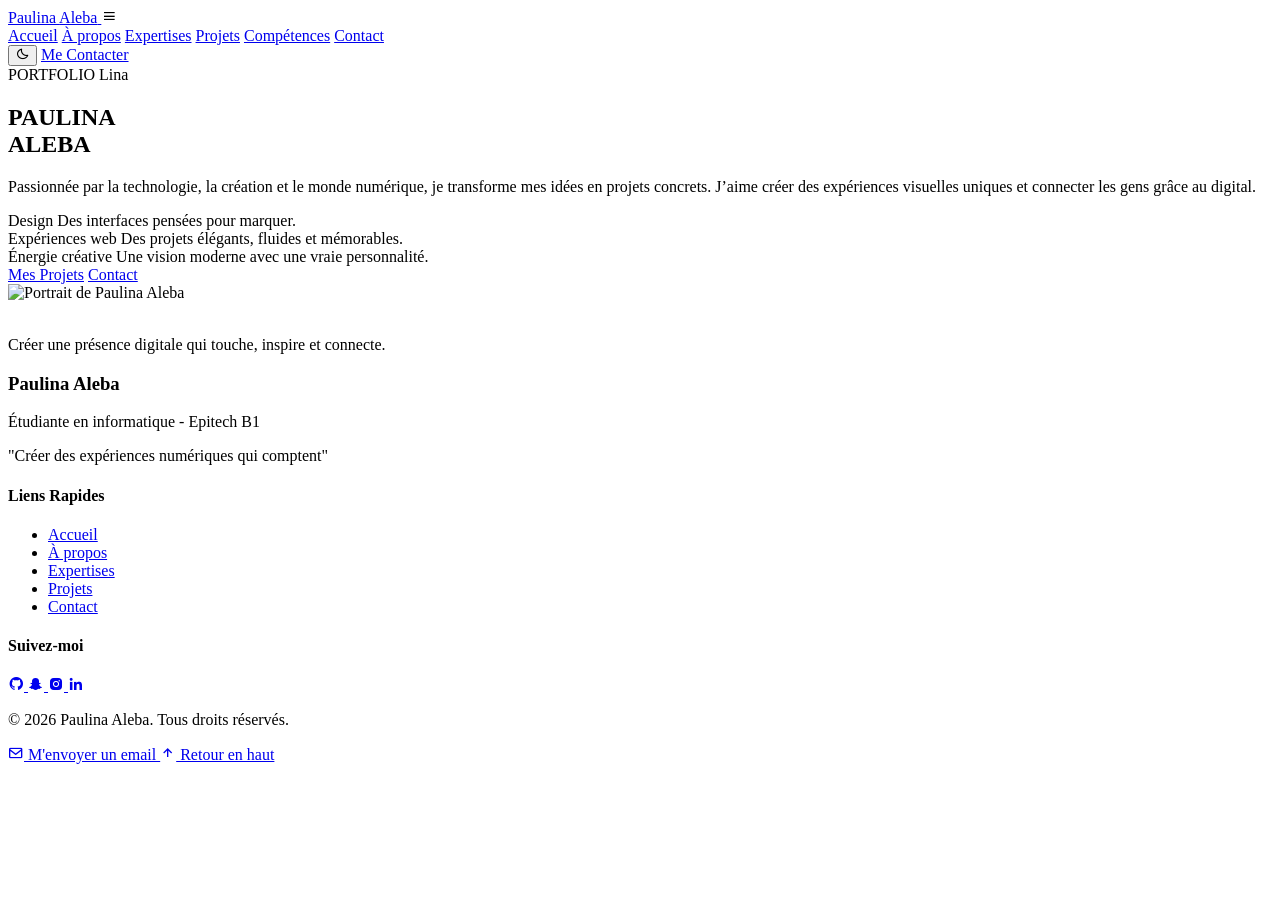
==== index.html @ c404ac8a "[FIX] Adding a project" ====
<!DOCTYPE html>
<html lang="fr">
<head>
    <meta charset="UTF-8" />
    <meta name="viewport" content="width=device-width, initial-scale=1.0" />
    <title>Portfolio - Paulina Aleba</title>
    <link rel="stylesheet" href="resources/style.css" />
    <link rel="icon" type="image/svg+xml" href="resources/images/favicon.svg">
    <link
        href="https://unpkg.com/boxicons@2.1.4/css/boxicons.min.css"
        rel="stylesheet"
    />
</head>
<body>

<header class="header">
    <a href="index.html" class="logo">
        Paulina <span>Aleba</span>
    </a>

    <i class="bx bx-menu" id="menu-icon"></i>

    <nav class="navbar">
        <a href="index.html" class="active">Accueil</a>
        <a href="resources/about.html">À propos</a>
        <a href="resources/expertises.html">Expertises</a>
        <a href="resources/projects.html">Projets</a>
        <a href="resources/competencies.html">Compétences</a>
        <a href="resources/contact.html">Contact</a>
    </nav>


    <button class="theme-toggle" id="theme-toggle" aria-label="Changer de thème">
        <i class="bx bx-moon"></i>
    </button>

    <a class="gradient-btn" href="https://mail.google.com/mail/?view=cm&to=alebapaulina89@gmail.com&su=Hello&body=Bonjour%20Paulina,%0A%0AJe%20veux%20vous%20contacter%20pour..." target="_blank">Me Contacter</a>

</header>

<section class="home magazine-layout editorial-home" id="home">
    <div class="editorial-blob blob-left"></div>
    <div class="editorial-blob blob-right"></div>

    <div class="editorial-grid">
        <div class="editorial-main magazine-main">
            <div class="magazine-badge">PORTFOLIO Lina</div>
            <h1 class="magazine-title">
                <span class="highlight">PAULINA</span>
                <br>
                <span class="subtitle">ALEBA</span>
            </h1>
            <div class="magazine-divider"></div>

            <p class="magazine-description">
                Passionnée par la technologie, la création et le monde numérique, je transforme mes idées en projets concrets.
                J’aime créer des expériences visuelles uniques et connecter les gens grâce au digital.
            </p>

            <div class="signature-highlights">
                <div class="highlight-pill">
                    <span class="highlight-title">Design</span>
                    <span class="highlight-sub">Des interfaces pensées pour marquer.</span>
                </div>
                <div class="highlight-pill">
                    <span class="highlight-title">Expériences web</span>
                    <span class="highlight-sub">Des projets élégants, fluides et mémorables.</span>
                </div>
                <div class="highlight-pill">
                    <span class="highlight-title">Énergie créative</span>
                    <span class="highlight-sub">Une vision moderne avec une vraie personnalité.</span>
                </div>
            </div>

            <div class="magazine-cta">
                <a href="resources/projects.html" class="magazine-btn primary">Mes Projets</a>
                <a href="resources/contact.html" class="magazine-btn secondary">Contact</a>
            </div>
        </div>

        <aside class="editorial-side">
            <div class="editorial-photo-wrap">
                <img src="resources/images/Photo_Paulina.jpeg" alt="Portrait de Paulina Aleba">
                <div class="photo-shine"></div>
            </div>

            <div class="editorial-note">
                <i class="bx bx-quote-left"></i>
                <p>Créer une présence digitale qui touche, inspire et connecte.</p>
            </div>
        </aside>
    </div>
</section>

<footer class="footer magazine-footer">
    <div class="footer-content">
        <div class="footer-main">
            <div class="footer-brand">
                <h3>Paulina Aleba</h3>
                <p>Étudiante en informatique - Epitech B1</p>
                <div class="footer-quote">

                    "Créer des expériences numériques qui comptent"
                </div>
            </div>

            <div class="footer-links">
                <h4>Liens Rapides</h4>
                <ul>
                    <li><a href="index.html">Accueil</a></li>
                    <li><a href="resources/about.html">À propos</a></li>
                    <li><a href="resources/expertises.html">Expertises</a></li>
                    <li><a href="resources/projects.html">Projets</a></li>
                    <li><a href="resources/contact.html">Contact</a></li>
                </ul>
            </div>


            <div class="footer-social">
                <h4>Suivez-moi</h4>
                <div class="social-icons">
                    <a href="https://github.com/NyxStackX" class="social-link">
                        <i class="bx bxl-github"></i>
                    </a>
                    <a href="https://snapchat.com/t/KpWpgwNT" class="social-link">
                        <i class="bx bxl-snapchat"></i>
                    </a>
                    <a href="https://www.instagram.com/li_naalb?igsh=ZHpsbHFmYWc4bWs%3D&utm_source=qr" class="social-link">
                        <i class="bx bxl-instagram-alt"></i>
                    </a>
                    <a href="https://www.linkedin.com/in/paulina-aleba-841705391/" class="social-link">
                        <i class="bx bxl-linkedin"></i>
                    </a>
                </div>
            </div>
        </div>

        <div class="footer-bottom">
            <div class="footer-line"></div>
            <div class="copyright-content">
                <p class="copyright">
                    © 2026 Paulina Aleba. Tous droits réservés.
                </p>
                <div class="footer-actions">
                    <a href="https://mail.google.com/mail/?view=cm&to=alebapaulina89@gmail.com" class="footer-link">
                        <i class="bx bx-envelope"></i>
                        M'envoyer un email
                    </a>
                    <a href="index.html" class="footer-link back-to-top">
                        <i class="bx bx-up-arrow-alt"></i>
                        Retour en haut
                    </a>
                </div>
            </div>
        </div>
    </div>
</footer>

    <script src="resources/js/script.js"></script>
</body>
</html>
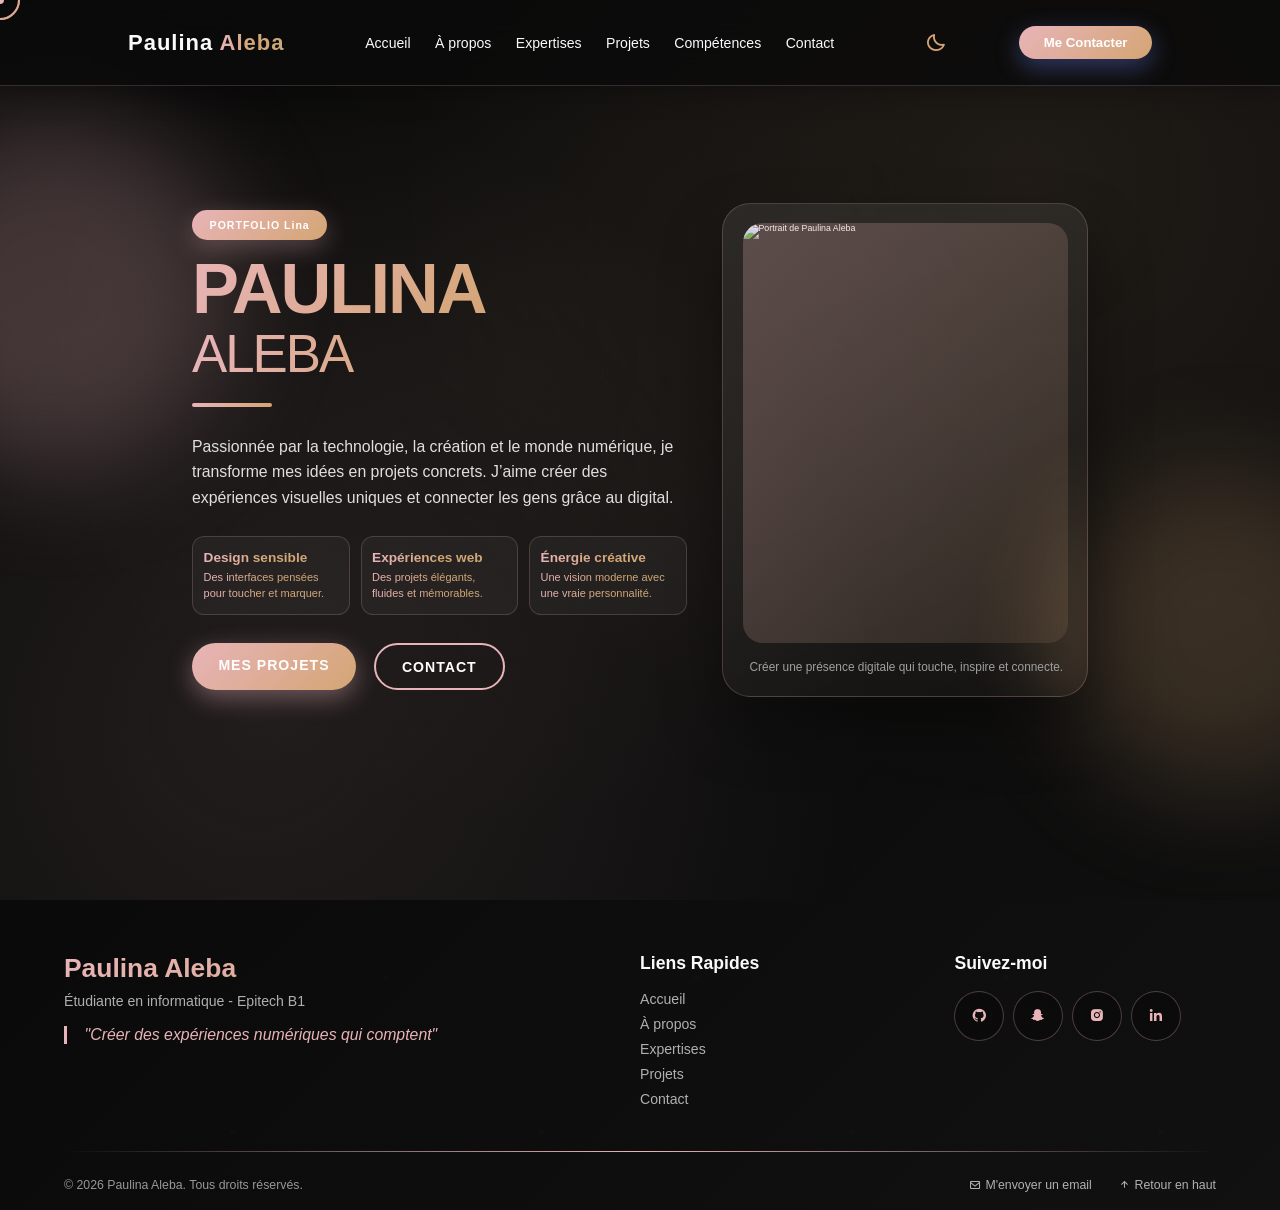
==== commit 057cee6f: "[FIX] Adding a project" ====
--- a/index.html
+++ b/index.html
@@ -59,8 +59,8 @@
 
             <div class="signature-highlights">
                 <div class="highlight-pill">
-                    <span class="highlight-title">Design</span>
-                    <span class="highlight-sub">Des interfaces pensées pour marquer.</span>
+                    <span class="highlight-title">Design sensible</span>
+                    <span class="highlight-sub">Des interfaces pensées pour toucher et marquer.</span>
                 </div>
                 <div class="highlight-pill">
                     <span class="highlight-title">Expériences web</span>
--- a/resources/style.css
+++ b/resources/style.css
@@ -0,0 +1,4156 @@
+/* RESET ET FOND */
+* {
+    margin: 0;
+    padding: 0;
+    box-sizing: border-box;
+    text-decoration: none;
+    scroll-behavior: smooth;
+    font-family: "Poppins", sans-serif;
+}
+
+
+:root {
+    /* Couleurs de fond */
+    --bg-color: #0a0a0a;
+    --second-bg-color: #111111;
+    --bg-tertiary: #1a1a1a;
+    --card-bg: #141414;
+    
+    /* Couleurs d'accent - Rose poudré & Copper */
+    --main-color: #e8b4b8;
+    --accent-color: #d4a574;
+    --accent-tertiary: #c9a87c;
+    
+    /* Couleurs de texte */
+    --text-color: #fafafa;
+    --text-secondary: #a0a0a0;
+    --text-muted: #6b6b6b;
+    
+    /* Couleurs dégradées */
+    --gradient: linear-gradient(135deg, #e8b4b8 0%, #d4a574 100%);
+    --gradient-dark: linear-gradient(135deg, #1a1a1a 0%, #0a0a0a 100%);
+    --gradient-glow: radial-gradient(ellipse at center, rgba(232, 180, 184, 0.15) 0%, transparent 70%);
+    
+    /* Ombres */
+    --shadow: 0 4px 30px rgba(0, 0, 0, 0.3);
+    --shadow-soft: 0 4px 30px rgba(0, 0, 0, 0.3);
+    --shadow-medium: 0 8px 40px rgba(0, 0, 0, 0.4);
+    --shadow-glow: 0 0 60px rgba(232, 180, 184, 0.2);
+    
+    /* Border */
+    --border-color: rgba(232, 180, 184, 0.2);
+    --border-subtle: rgba(255, 255, 255, 0.06);
+    --border-accent: rgba(232, 180, 184, 0.2);
+    
+    /* Header */
+    --header-bg: rgba(10, 10, 10, 0.8);
+    --input-border: rgba(232, 180, 184, 0.3);
+    
+    /* Typographie */
+    --font-display: 'Playfair Display', serif;
+    --font-body: 'DM Sans', sans-serif;
+    --font-mono: 'Space Grotesk', monospace;
+    
+    /* Espacements */
+    --spacing-xs: 0.5rem;
+    --spacing-sm: 1rem;
+    --spacing-md: 2rem;
+    --spacing-lg: 4rem;
+    --spacing-xl: 8rem;
+    --spacing-2xl: 12rem;
+    
+    /* Border radius */
+    --radius-sm: 8px;
+    --radius-md: 16px;
+    --radius-lg: 24px;
+    --radius-xl: 40px;
+    --radius-full: 50%;
+}
+
+/* Light Mode Variables */
+:root.light-mode {
+    --bg-color: #faf9f7;
+    --second-bg-color: #f0eeeb;
+    --bg-tertiary: #e8e5e0;
+    --card-bg: #ffffff;
+    
+    --main-color: #d4a574;
+    --accent-color: #c9a87c;
+    
+    --text-color: #1a1a1a;
+    --text-secondary: #4a4a4a;
+    --text-muted: #8a8a8a;
+    
+    --gradient: linear-gradient(135deg, #d4a574 0%, #c9a87c 100%);
+    --gradient-glow: radial-gradient(ellipse at center, rgba(212, 165, 116, 0.1) 0%, transparent 70%);
+    
+    --shadow: 0 4px 30px rgba(0, 0, 0, 0.08);
+    --shadow-soft: 0 4px 30px rgba(0, 0, 0, 0.08);
+    --shadow-medium: 0 8px 40px rgba(0, 0, 0, 0.12);
+    --shadow-glow: 0 0 60px rgba(212, 165, 116, 0.15);
+    
+    --border-color: rgba(212, 165, 116, 0.3);
+    --border-subtle: rgba(0, 0, 0, 0.06);
+    --border-accent: rgba(212, 165, 116, 0.3);
+    
+    --header-bg: rgba(250, 249, 247, 0.95);
+    --input-border: rgba(212, 165, 116, 0.3);
+}
+
+/* Theme Toggle Button */
+.theme-toggle {
+    background: transparent;
+    border: none;
+    color: var(--accent-color);
+    font-size: 2.4rem;
+    cursor: pointer;
+    padding: 0.5rem;
+    border-radius: 50%;
+    transition: all 0.3s ease;
+    margin-left: 2rem;
+    display: flex;
+    align-items: center;
+    justify-content: center;
+    width: 50px;
+    height: 50px;
+}
+
+.theme-toggle:hover {
+    background: rgba(232, 180, 184, 0.1);
+    transform: scale(1.1);
+}
+
+.theme-toggle i {
+    transition: transform 0.3s ease;
+}
+
+/* Smooth transitions for theme changes */
+* {
+    transition: background-color 0.3s ease, color 0.3s ease, border-color 0.3s ease;
+}
+
+html {
+    font-size: 55%;
+    overflow-x: hidden;
+}
+
+body {
+    background: linear-gradient(-45deg, var(--bg-color), var(--second-bg-color), var(--second-bg-color), var(--bg-color));
+    background-size: 400% 400%;
+    animation: gradientShift 15s ease infinite;
+    color: var(--text-color);
+    position: relative;
+    overflow-x: hidden;
+}
+
+
+body::before {
+    content: '';
+    position: fixed;
+    top: 0;
+    left: 0;
+    width: 100%;
+    height: 100%;
+    background:
+        radial-gradient(circle at 20% 80%, rgba(232, 180, 184, 0.1) 0%, transparent 50%),
+        radial-gradient(circle at 80% 20%, rgba(212, 165, 116, 0.1) 0%, transparent 50%),
+        radial-gradient(circle at 40% 40%, rgba(201, 168, 124, 0.05) 0%, transparent 50%);
+    animation: floatingOrbs 20s ease-in-out infinite;
+    pointer-events: none;
+    z-index: -1;
+}
+
+@keyframes gradientShift {
+    0% { background-position: 0% 50%; }
+    50% { background-position: 100% 50%; }
+    100% { background-position: 0% 50%; }
+}
+
+@keyframes floatingOrbs {
+    0%, 100% {
+        transform: translateY(0px) rotate(0deg);
+        opacity: 0.3;
+    }
+    25% {
+        transform: translateY(-20px) rotate(90deg);
+        opacity: 0.5;
+    }
+    50% {
+        transform: translateY(-40px) rotate(180deg);
+        opacity: 0.7;
+    }
+    75% {
+        transform: translateY(-20px) rotate(270deg);
+        opacity: 0.5;
+    }
+}
+
+.header {
+    position: fixed;
+    width: 100%;
+    top: 0;
+    left: 0;
+    padding: 2rem 10%;
+    background: var(--header-bg);
+    backdrop-filter: blur(20px);
+    display: flex;
+    justify-content: space-between;
+    align-items: center;
+    z-index: 1000;
+    border-bottom: 1px solid var(--border-color);
+    box-shadow: var(--shadow);
+}
+
+.logo {
+    font-size: 2.5rem;
+    color: var(--text-color);
+    font-weight: 800;
+    cursor: pointer;
+    transition: 0.3s ease-in-out;
+    letter-spacing: 1px;
+}
+
+.logo:hover {
+    transform: scale(1.1);
+}
+
+span {
+    background: linear-gradient(90deg, #e8b4b8 0%, #d4a574 50%, #c9a87c 100%);
+    background-clip: text;
+    -webkit-background-clip: text;
+    color: transparent;
+    -webkit-text-fill-color: transparent;
+}
+
+#menu-icon {
+    font-size: 1rem;
+    color: var(--accent-color);
+    display: none;
+    cursor: pointer;
+}
+
+.navbar a {
+    font-size: 1.6rem;
+    color: var(--text-color);
+    margin-left: 2.5rem;
+    transition: 0.3s ease-in-out;
+    font-weight: 500;
+    position: relative;
+}
+
+.navbar a::after {
+    content: "";
+    position: absolute;
+    width: 0;
+    height: 2px;
+    left: 0;
+    bottom: -5px;
+    background: linear-gradient(90deg, var(--accent-color), var(--main-color));
+    transition: width 0.3s ease;
+}
+
+.navbar a:hover::after {
+    width: 100%;
+}
+
+.navbar a:hover {
+    color: var(--accent-color);
+}
+
+.gradient-btn {
+    padding: 1rem 2.8rem;
+    border: none;
+    border-radius: 30px;
+    background: var(--gradient);
+    color: white;
+    font-size: 1.5rem;
+    cursor: pointer;
+    font-weight: 600;
+    transition: all 0.4s ease;
+    box-shadow: 0 8px 25px rgba(102, 126, 234, 0.4);
+    position: relative;
+    overflow: hidden;
+}
+
+.gradient-btn::before {
+    content: '';
+    position: absolute;
+    top: 0;
+    left: -100%;
+    width: 100%;
+    height: 100%;
+    background: linear-gradient(90deg, transparent, rgba(255, 255, 255, 0.2), transparent);
+    transition: left 0.5s;
+}
+
+.gradient-btn:hover::before {
+    left: 100%;
+}
+
+.gradient-btn:hover {
+    transform: translateY(-3px) scale(1.05);
+    box-shadow: 0 15px 35px rgba(102, 126, 234, 0.6);
+}
+
+::-webkit-scrollbar {
+    width: 10px;
+}
+
+::-webkit-scrollbar-track {
+    background: var(--second-bg-color);
+}
+
+::-webkit-scrollbar-thumb {
+    background: linear-gradient(180deg, var(--main-color), var(--accent-color));
+    border-radius: 10px;
+}
+
+section {
+    min-height: 100vh;
+    padding: 10rem 15%;
+}
+
+/* MAGAZINE LAYOUT STYLES */
+.magazine-layout {
+    min-height: 100vh;
+    display: flex;
+    flex-direction: column;
+    justify-content: center;
+    position: relative;
+    overflow: hidden;
+}
+
+.magazine-hero {
+    display: grid;
+    grid-template-columns: 1fr 1fr;
+    gap: 8rem;
+    align-items: center;
+    max-width: 1400px;
+    margin: 0 auto;
+    padding: 0 5%;
+}
+
+.hero-content {
+    position: relative;
+    z-index: 2;
+}
+
+.magazine-badge {
+    background: linear-gradient(135deg, var(--main-color), var(--accent-color));
+    color: white;
+    padding: 1rem 2rem;
+    border-radius: 50px;
+    font-size: 1.2rem;
+    font-weight: 600;
+    display: inline-block;
+    margin-bottom: 2rem;
+    box-shadow: 0 8px 25px rgba(232, 180, 184, 0.3);
+    letter-spacing: 1px;
+}
+
+.magazine-title {
+    font-size: 8rem;
+    font-weight: 900;
+    line-height: 0.9;
+    margin-bottom: 2rem;
+    text-transform: uppercase;
+    letter-spacing: -2px;
+}
+
+.magazine-title .highlight {
+    background: linear-gradient(135deg, var(--main-color), var(--accent-color));
+    -webkit-background-clip: text;
+    -webkit-text-fill-color: transparent;
+    background-clip: text;
+    position: relative;
+}
+
+.magazine-title .subtitle {
+    color: var(--text-color);
+    font-size: 6rem;
+    font-weight: 300;
+    display: block;
+    margin-top: 1rem;
+}
+
+.magazine-divider {
+    width: 80px;
+    height: 4px;
+    background: linear-gradient(90deg, var(--main-color), var(--accent-color));
+    margin: 3rem 0;
+    border-radius: 2px;
+}
+
+
+.magazine-description {
+    font-size: 1.8rem;
+    line-height: 1.6;
+    color: rgba(245, 245, 245, 0.9);
+    margin-bottom: 3rem;
+    max-width: 500px;
+}
+
+.signature-highlights {
+    display: grid;
+    grid-template-columns: repeat(3, minmax(0, 1fr));
+    gap: 1.2rem;
+    margin: 2.2rem 0 3.2rem;
+}
+
+.highlight-pill {
+    background: rgba(255, 255, 255, 0.04);
+    border: 1px solid var(--border-color);
+    border-radius: 1.4rem;
+    padding: 1.4rem 1.2rem;
+    backdrop-filter: blur(8px);
+    transition: transform 0.3s ease, border-color 0.3s ease, box-shadow 0.3s ease;
+}
+
+.highlight-pill:hover {
+    transform: translateY(-4px);
+    border-color: var(--main-color);
+    box-shadow: 0 12px 24px rgba(232, 180, 184, 0.15);
+}
+
+.highlight-title {
+    display: block;
+    font-size: 1.55rem;
+    font-weight: 700;
+    color: var(--text-color);
+    margin-bottom: 0.5rem;
+}
+
+.highlight-sub {
+    display: block;
+    font-size: 1.25rem;
+    line-height: 1.5;
+    color: var(--text-secondary);
+}
+
+.magazine-cta {
+    display: flex;
+    gap: 2rem;
+}
+
+.magazine-btn {
+    padding: 1.5rem 3rem;
+    border-radius: 50px;
+    font-size: 1.6rem;
+    font-weight: 600;
+    text-decoration: none;
+    transition: all 0.4s ease;
+    position: relative;
+    overflow: hidden;
+    text-transform: uppercase;
+    letter-spacing: 1px;
+}
+
+.magazine-btn.primary {
+    background: linear-gradient(135deg, var(--main-color), var(--accent-color));
+    color: white;
+    box-shadow: 0 8px 25px rgba(232, 180, 184, 0.4);
+}
+
+.magazine-btn.primary:hover {
+    transform: translateY(-3px);
+    box-shadow: 0 15px 35px rgba(232, 180, 184, 0.6);
+}
+
+.magazine-btn.secondary {
+    background: transparent;
+    color: #ffffff;
+    border: 2px solid var(--main-color);
+}
+
+.magazine-btn.secondary:hover {
+    background: var(--main-color);
+    color: #ffffff;
+    transform: translateY(-3px);
+}
+
+.hero-image {
+    position: relative;
+    display: flex;
+    justify-content: center;
+    align-items: center;
+}
+
+.image-frame {
+    position: relative;
+    border-radius: 20px;
+    overflow: hidden;
+    box-shadow: 0 25px 50px rgba(0, 0, 0, 0.3);
+    transition: all 0.6s ease;
+}
+
+.image-frame:hover {
+    transform: scale(1.05) rotate(2deg);
+    box-shadow: 0 0 40px var(--main-color),
+                0 25px 50px rgba(0, 0, 0, 0.4);
+}
+
+.image-frame img {
+    width: 400px;
+    height: 500px;
+    object-fit: cover;
+    display: block;
+    transition: transform 0.6s ease;
+}
+
+.image-frame:hover img {
+    transform: scale(1.1);
+}
+
+.image-overlay {
+    position: absolute;
+    top: 0;
+    left: 0;
+    right: 0;
+    bottom: 0;
+    background: linear-gradient(135deg, rgba(232, 180, 184, 0.2), rgba(212, 165, 116, 0.2));
+    opacity: 0;
+    transition: opacity 0.4s ease;
+}
+
+.image-frame:hover .image-overlay {
+    opacity: 1;
+}
+
+/* Floating card for about section */
+.about-card {
+    position: absolute;
+    bottom: 30px;
+    right: -20px;
+    background: var(--card-bg);
+    backdrop-filter: blur(10px);
+    border: 1px solid var(--border-color);
+    border-radius: 16px;
+    padding: 1.5rem 2rem;
+    display: flex;
+    align-items: center;
+    gap: 1rem;
+    box-shadow: 0 10px 30px rgba(0, 0, 0, 0.3);
+    animation: floatCard 6s ease-in-out infinite;
+}
+
+.about-card i {
+    font-size: 2rem;
+    color: var(--main-color);
+}
+
+.about-card span {
+    font-size: 1.4rem;
+    font-weight: 600;
+    color: var(--text-color);
+    text-transform: uppercase;
+    letter-spacing: 0.5px;
+}
+
+.floating-elements {
+    position: absolute;
+    top: 0;
+    left: 0;
+    right: 0;
+    bottom: 0;
+    pointer-events: none;
+}
+
+.floating-card {
+    position: absolute;
+    background: rgba(10, 10, 10, 0.9);
+    backdrop-filter: blur(10px);
+    border: 1px solid rgba(232, 180, 184, 0.3);
+    border-radius: 15px;
+    padding: 1.5rem;
+    display: flex;
+    flex-direction: column;
+    align-items: center;
+    gap: 0.5rem;
+    box-shadow: 0 8px 25px rgba(0, 0, 0, 0.3);
+    transition: all 0.4s ease;
+    animation: floatCard 6s ease-in-out infinite;
+}
+
+.floating-card i {
+    font-size: 2rem;
+    color: var(--main-color);
+}
+
+.floating-card span {
+    font-size: 1.2rem;
+    font-weight: 600;
+    color: var(--text-color);
+    text-transform: uppercase;
+    letter-spacing: 0.5px;
+}
+
+.card-1 {
+    top: 10%;
+    right: -10%;
+    animation-delay: 0s;
+}
+
+.card-2 {
+    bottom: 20%;
+    left: -15%;
+    animation-delay: 2s;
+}
+
+.card-3 {
+    top: 60%;
+    right: -5%;
+    animation-delay: 4s;
+}
+
+@keyframes floatCard {
+    0%, 100% {
+        transform: translateY(0px) rotate(0deg);
+    }
+    50% {
+        transform: translateY(-20px) rotate(5deg);
+    }
+}
+
+.magazine-social {
+    position: absolute;
+    bottom: 5rem;
+    left: 50%;
+    transform: translateX(-50%);
+    display: flex;
+    flex-direction: column;
+    align-items: center;
+    gap: 2rem;
+}
+
+.social-line {
+    width: 2px;
+    height: 100px;
+    background: linear-gradient(180deg, var(--main-color), var(--accent-color));
+    border-radius: 1px;
+}
+
+.magazine-social .social-icons {
+    display: flex;
+    gap: 2rem;
+}
+
+.social-link {
+    display: flex;
+    align-items: center;
+    justify-content: center;
+    width: 60px;
+    height: 60px;
+    background: rgba(10, 10, 10, 0.8);
+    backdrop-filter: blur(10px);
+    border: 1px solid rgba(232, 180, 184, 0.3);
+    border-radius: 50%;
+    color: var(--main-color);
+    font-size: 2rem;
+    transition: all 0.4s ease;
+    text-decoration: none;
+}
+
+.social-link:hover {
+    background: var(--main-color);
+    color: black;
+    transform: translateY(-5px) scale(1.1);
+    box-shadow: 0 10px 30px rgba(232, 180, 184, 0.4);
+}
+
+.btn-group {
+    display: flex;
+    gap: 1.5rem;
+}
+
+.btn {
+    display: inline-block;
+    padding: 1rem 2rem;
+    background: var(--gradient);
+    box-shadow: 0 8px 25px rgba(102, 126, 234, 0.4);
+    border-radius: 3rem;
+    font-size: 1.8rem;
+    color: white;
+    border: 2px solid transparent;
+    font-weight: 600;
+    transition: 0.4s ease-in-out;
+    position: relative;
+    overflow: hidden;
+}
+
+.btn::before {
+    content: '';
+    position: absolute;
+    top: 0;
+    left: -100%;
+    width: 100%;
+    height: 100%;
+    background: linear-gradient(90deg, transparent, rgba(255, 255, 255, 0.3), transparent);
+    transition: left 0.5s;
+}
+
+.btn:hover::before {
+    left: 100%;
+}
+
+.btn:hover {
+    transform: translateY(-3px) scale(1.05);
+    box-shadow: 0 15px 35px rgba(102, 126, 234, 0.6);
+}
+
+.btn-group a:nth-of-type(2) {
+    background-color: transparent;
+    color: var(--text-color);
+    border: 2px solid var(--main-color);
+    box-shadow: 0 0 25px transparent;
+}
+
+.btn-group a:nth-of-type(2):hover {
+    box-shadow: 0 0 25px var(--main-color);
+    background-color: var(--main-color);
+    color: black;
+    transform: translateY(-3px);
+}
+
+.about {
+    display: flex;
+    justify-content: center;
+    align-items: center;
+    gap: 10rem;
+    background: var(--bg-color);
+}
+
+.about-img img {
+    width: 32vw;
+    border-radius: 50%;
+    box-shadow: 0 0 25px var(--main-color);
+    transition: 0.6s ease-in-out;
+    position: relative;
+}
+
+.about-img img:hover {
+    box-shadow: 0 0 25px var(--main-color),
+                0 0 50px var(--main-color),
+                0 0 100px var(--main-color);
+    transform: scale(1.05) rotate(-5deg);
+}
+
+.about-content h2 {
+    font-size: 7rem;
+}
+
+.about-content p {
+    font-size: 1.8rem;
+}
+
+.about-content .btn {
+    margin: 3rem 0;
+}
+
+.heading {
+    text-align: center;
+    font-size: 7rem;
+    margin: 5rem 0;
+}
+
+.services {
+    background-color: var(--bg-color);
+    color: black;
+}
+
+.services h2 {
+    color: var(--text-color);
+}
+
+.services-container {
+    display: flex;                
+    justify-content: space-between; 
+    align-items: flex-start;        
+    gap: 2.5rem;                    
+    flex-wrap: nowrap;             
+}
+
+.service-box {
+    flex: 1;
+    max-width: 30%;
+    display: flex;
+    justify-content: center;
+    align-items: center;
+    background: var(--gradient);
+    height: 500px;
+    border-radius: 2rem;
+    cursor: pointer;
+    border: 4px solid transparent;
+    transition: 0.5s ease-in-out;
+    padding: 1rem;
+    position: relative;
+    overflow: hidden;
+    box-shadow: var(--shadow);
+}
+
+.service-box::before {
+    content: '';
+    position: absolute;
+    top: 0;
+    left: -100%;
+    width: 100%;
+    height: 100%;
+    background: linear-gradient(90deg, transparent, rgba(255, 255, 255, 0.2), transparent);
+    transition: left 0.6s;
+}
+
+.service-box:hover::before {
+    left: 100%;
+}
+
+.service-box:hover {
+    background-color: var(--second-bg-color);
+    color: var(--main-color);
+    border: 5px solid var(--main-color);
+    transform: translateY(-10px) scale(1.03);
+    box-shadow: 0 20px 40px rgba(0, 0, 0, 0.7);
+}
+
+.service-info {
+    display: flex;
+    flex-direction: column;
+    text-align: center;
+    justify-content: center;
+    align-items: center;
+    padding: 5rem;
+}
+
+.service-info h4 {
+    font-size: 3rem;
+    margin: 2rem 0;
+    font-weight: 800;
+}
+
+.service-info p {
+    font-size: 1.3rem;
+    font-weight: 600;
+    line-height: 1.7;
+}
+
+.service-info i {
+    font-size: 6rem;
+}
+
+.projects {
+    background-color: var(--bg-color);
+}
+
+.projects-box {
+    display: grid;
+    grid-template-columns: repeat(3, 1fr);
+    place-items: center;
+    gap: 2rem;
+}
+
+@media (max-width: 1024px) {
+    .projects-box {
+        grid-template-columns: repeat(2, 1fr);
+    }
+
+    .magazine-hero {
+        grid-template-columns: 1fr;
+        gap: 4rem;
+        text-align: center;
+    }
+
+    .magazine-title {
+        font-size: 6rem;
+    }
+
+    .magazine-title .subtitle {
+        font-size: 4rem;
+    }
+
+    .signature-highlights {
+        grid-template-columns: 1fr;
+        justify-items: center;
+    }
+
+    .highlight-pill {
+        width: 100%;
+        max-width: 520px;
+    }
+
+    .magazine-cta {
+        justify-content: center;
+    }
+
+    .hero-image {
+        order: -1;
+    }
+
+    .image-frame img {
+        width: 300px;
+        height: 400px;
+    }
+
+    .about-content h2 {
+        font-size: 6rem;
+    }
+
+    .heading {
+        font-size: 6rem;
+    }
+
+    .services-container {
+        flex-direction: column;
+        align-items: center;
+    }
+
+    .service-box {
+        max-width: 80%;
+    }
+
+    /* TABLET - Show hamburger menu */
+    .header {
+        padding: 1rem 5%;
+    }
+
+    .logo {
+        font-size: 2rem;
+    }
+
+    #menu-icon {
+        display: block;
+        font-size: 2.5rem;
+        cursor: pointer;
+        color: var(--accent-color);
+    }
+
+    .navbar {
+        position: absolute;
+        top: 100%;
+        left: 0;
+        width: 100%;
+        padding: 1rem 5%;
+        background: rgba(10, 10, 10, 0.95);
+        backdrop-filter: blur(15px);
+        border-top: 1px solid rgba(255, 255, 255, 0.08);
+        display: none;
+        z-index: 999;
+    }
+
+    .navbar.active {
+        display: block;
+    }
+
+    .navbar a {
+        display: block;
+        margin: 1rem 0;
+        font-size: 1.6rem;
+        padding: 0.5rem 0;
+    }
+}
+
+@media (max-width: 600px) {
+    html {
+        font-size: 50%;
+    }
+
+    section {
+        padding: 8rem 5%;
+    }
+
+    .magazine-layout {
+        padding: 6rem 5% 10rem;
+    }
+
+    .magazine-hero {
+        grid-template-columns: 1fr;
+        gap: 3rem;
+        text-align: center;
+    }
+
+    .magazine-title {
+        font-size: 5rem;
+    }
+
+    .magazine-title .subtitle {
+        font-size: 3rem;
+    }
+
+    .magazine-description {
+        font-size: 1.4rem;
+    }
+
+    .signature-highlights {
+        gap: 0.9rem;
+    }
+
+    .highlight-pill {
+        text-align: left;
+        padding: 1.2rem 1rem;
+    }
+
+    .highlight-title {
+        font-size: 1.4rem;
+    }
+
+    .highlight-sub {
+        font-size: 1.15rem;
+    }
+
+    .magazine-cta {
+        flex-direction: column;
+        align-items: center;
+        gap: 1rem;
+    }
+
+    .magazine-btn {
+        padding: 1.2rem 2rem;
+        font-size: 1.4rem;
+    }
+
+    .hero-image {
+        order: -1;
+    }
+
+    .image-frame img {
+        width: 250px;
+        height: 350px;
+    }
+
+    .floating-card {
+        padding: 1rem;
+    }
+
+    .floating-card i {
+        font-size: 1.5rem;
+    }
+
+    .floating-card span {
+        font-size: 1rem;
+    }
+
+    .magazine-social {
+        bottom: 2rem;
+    }
+
+    .social-line {
+        height: 50px;
+    }
+
+    .magazine-social .social-icons {
+        gap: 1rem;
+    }
+
+    .social-link {
+        width: 50px;
+        height: 50px;
+        font-size: 1.5rem;
+    }
+
+    .cube-container {
+        display: none;
+    }
+
+    .about {
+        flex-direction: column;
+        text-align: center;
+        gap: 3rem;
+    }
+
+    .about-img img {
+        width: 25vw;
+    }
+
+    .about-content h2 {
+        font-size: 5rem;
+    }
+
+    .about-content p {
+        font-size: 1.5rem;
+    }
+
+    .services-container {
+        flex-direction: column;
+        align-items: center;
+    }
+
+    .service-box {
+        max-width: 90%;
+        height: auto;
+        padding: 2rem;
+    }
+
+    .service-info h4 {
+        font-size: 2.5rem;
+    }
+
+    .service-info p {
+        font-size: 1.1rem;
+    }
+
+    .service-info i {
+        font-size: 5rem;
+    }
+
+    .projects-box {
+        grid-template-columns: 1fr;
+    }
+
+    .project-card h3 {
+        font-size: 2rem;
+    }
+
+    .project-card p {
+        font-size: 1.4rem;
+    }
+
+    .contact form {
+        flex-direction: column;
+        gap: 2rem;
+    }
+
+    .input-group {
+        flex-direction: column;
+        gap: 1rem;
+    }
+
+    .input-box {
+        width: 100%;
+    }
+
+    .footer ul {
+        flex-direction: column;
+        gap: 1rem;
+    }
+
+    .footer ul li {
+        margin: 0;
+    }
+}
+
+.project-card {
+    padding: 3rem 2rem;
+    display: flex;
+    flex-direction: column;
+    align-items: center;
+    justify-content: center;
+    text-align: center;
+    background: linear-gradient(135deg, rgba(10, 10, 10, 0.9) 0%, rgba(22, 22, 22, 0.9) 100%);
+    border: 2px solid var(--main-color);
+    border-radius: 3rem;
+    gap: 1.5rem;
+    overflow: hidden;
+    cursor: pointer;
+    box-shadow: var(--shadow);
+    transition: 0.5s ease;
+    position: relative;
+}
+
+.project-card::before {
+    content: '';
+    position: absolute;
+    top: 0;
+    left: -100%;
+    width: 100%;
+    height: 100%;
+    background: linear-gradient(90deg, transparent, rgba(232, 180, 184, 0.1), transparent);
+    transition: left 0.6s;
+}
+
+.project-card:hover::before {
+    left: 100%;
+}
+
+.project-card:hover {
+    box-shadow: 0 0 25px var(--main-color),
+                0 0 50px var(--main-color),
+                0 20px 40px rgba(0, 0, 0, 0.7);
+    transform: translateY(-10px) scale(1.02);
+}
+
+.project-card img {
+    max-width: 90%;
+    border-radius: 1rem;
+    transition: 0.4s ease;
+}
+
+.project-card:hover img {
+    transform: scale(1.05);
+}
+
+.project-card h3 {
+    font-size: 2.4rem;
+    background: var(--gradient);
+    -webkit-background-clip: text;
+    -webkit-text-fill-color: transparent;
+    background-clip: text;
+}
+
+.project-card p {
+    font-size: 1.6rem;
+}
+
+.project-card:hover {
+    box-shadow: 0 0 25px var(--main-color),
+                0 0 50px var(--main-color);
+    transform: scale(1.02);
+}
+
+.project-card img {
+    max-width: 90%;
+}
+
+.project-card h3 {
+    font-size: 2.4rem;
+}
+
+.project-card p {
+    font-size: 1.6rem;
+}
+
+/* MAGAZINE SECTIONS */
+.magazine-section {
+    padding: 12rem 0;
+    background: var(--bg-color);
+    position: relative;
+}
+
+.magazine-container {
+    max-width: 1400px;
+    margin: 0 auto;
+    padding: 0 5%;
+}
+
+.section-badge {
+    background: linear-gradient(135deg, var(--main-color), var(--accent-color));
+    color: white;
+    padding: 0.8rem 2rem;
+    border-radius: 50px;
+    font-size: 1.2rem;
+    font-weight: 600;
+    display: inline-block;
+    margin-bottom: 3rem;
+    box-shadow: 0 8px 25px rgba(232, 180, 184, 0.3);
+    letter-spacing: 1px;
+    text-transform: uppercase;
+}
+
+.section-title {
+    font-size: 6rem;
+    font-weight: 900;
+    line-height: 0.9;
+    margin-bottom: 3rem;
+    text-transform: uppercase;
+    letter-spacing: -2px;
+}
+
+.section-title .highlight {
+    background: linear-gradient(135deg, var(--main-color), var(--accent-color));
+    -webkit-background-clip: text;
+    -webkit-text-fill-color: transparent;
+    background-clip: text;
+}
+
+.section-title .subtitle {
+    color: var(--text-color);
+    font-size: 4rem;
+    font-weight: 300;
+    display: block;
+    margin-top: 1rem;
+}
+
+/* ABOUT SECTION - PREMIUM DARK DESIGN */
+.about {
+    min-height: 100vh;
+    display: flex;
+    align-items: center;
+    padding: 8rem 5%;
+    background: var(--bg-color);
+    position: relative;
+}
+
+.about-container {
+    max-width: 1400px;
+    margin: 0 auto;
+    width: 100%;
+}
+
+.about-wrapper {
+    display: grid;
+    grid-template-columns: 45% 55%;
+    gap: 5rem;
+    align-items: center;
+}
+
+/* Image Side */
+.about-visual {
+    position: relative;
+}
+
+.image-container {
+    position: relative;
+    background: var(--card-bg);
+    padding: 2rem;
+    border-radius: 4px;
+    box-shadow: 0 25px 50px -12px rgba(0, 0, 0, 0.5);
+}
+
+.image-container::before {
+    content: '';
+    position: absolute;
+    top: 1rem;
+    left: 1rem;
+    right: -1rem;
+    bottom: -1rem;
+    border: 1px solid var(--main-color);
+    border-radius: 4px;
+    z-index: -1;
+    opacity: 0.3;
+}
+
+.image-container img {
+    width: 100%;
+    height: auto;
+    display: block;
+    border-radius: 4px;
+    transition: transform 0.5s ease;
+}
+
+.image-container:hover img {
+    transform: scale(1.03);
+}
+
+.image-caption {
+    position: absolute;
+    bottom: -1.5rem;
+    right: 2rem;
+    background: var(--main-color);
+    color: var(--bg-color);
+    padding: 0.8rem 1.5rem;
+    font-size: 1.2rem;
+    font-weight: 600;
+    border-radius: 4px;
+    box-shadow: 0 10px 25px rgba(232, 180, 184, 0.3);
+}
+
+/* Content Side */
+.about-details {
+    padding: 1rem 0;
+}
+
+.section-tag {
+    display: inline-block;
+    font-size: 1.1rem;
+    font-weight: 500;
+    text-transform: uppercase;
+    letter-spacing: 4px;
+    color: var(--main-color);
+    margin-bottom: 1.5rem;
+    padding-bottom: 0.5rem;
+    border-bottom: 2px solid var(--main-color);
+}
+
+.about-heading {
+    font-size: 4.5rem;
+    font-weight: 700;
+    color: var(--text-color);
+    line-height: 1.1;
+    margin-bottom: 2rem;
+    letter-spacing: -1px;
+}
+
+.about-heading span {
+    display: block;
+    font-weight: 300;
+    font-size: 3rem;
+    color: var(--text-secondary);
+    margin-top: 0.5rem;
+    letter-spacing: 0;
+}
+
+.about-bio {
+    font-size: 1.7rem;
+    line-height: 1.8;
+    color: var(--text-secondary);
+    margin-bottom: 2rem;
+}
+
+.highlight-text {
+    color: var(--main-color);
+    font-weight: 500;
+}
+
+.about-divider {
+    width: 60px;
+    height: 3px;
+    background: var(--gradient);
+    margin: 2rem 0;
+    border-radius: 2px;
+}
+
+.info-grid {
+    display: grid;
+    grid-template-columns: repeat(2, 1fr);
+    gap: 2rem;
+    margin-top: 2rem;
+}
+
+.info-box {
+    background: var(--card-bg);
+    padding: 1.5rem;
+    border-radius: 4px;
+    border-left: 3px solid var(--main-color);
+    transition: all 0.3s ease;
+}
+
+.info-box:hover {
+    transform: translateX(5px);
+    box-shadow: 0 5px 20px rgba(232, 180, 184, 0.2);
+}
+
+.info-box h4 {
+    font-size: 1.4rem;
+    color: var(--text-muted);
+    margin-bottom: 0.5rem;
+    font-weight: 500;
+}
+
+.info-box p {
+    font-size: 1.6rem;
+    color: var(--text-color);
+    font-weight: 600;
+}
+
+/* ============================================
+   RESPONSIVE DESIGN - TOUS LES ÉCRANS
+   ============================================ */
+
+/* Desktop Large (1400px+) */
+@media (max-width: 1600px) {
+    .about-wrapper {
+        gap: 4rem;
+    }
+    
+    .about-heading {
+        font-size: 4rem;
+    }
+    
+    .about-heading span {
+        font-size: 2.8rem;
+    }
+}
+
+/* Laptop (1024px - 1200px) */
+@media (max-width: 1200px) {
+    .about-wrapper {
+        gap: 3.5rem;
+    }
+    
+    .about-heading {
+        font-size: 3.5rem;
+    }
+    
+    .about-heading span {
+        font-size: 2.5rem;
+    }
+    
+    .about-bio {
+        font-size: 1.6rem;
+    }
+}
+
+/* Tablet Landscape (768px - 1024px) - Style Hamburger */
+@media (max-width: 1024px) {
+    .about {
+        padding: 6rem 4%;
+        min-height: auto;
+    }
+    
+    .about-wrapper {
+        display: flex;
+        flex-direction: column;
+        gap: 2.5rem;
+    }
+    
+    .about-visual {
+        width: 100%;
+        max-width: 450px;
+        margin: 0 auto;
+    }
+    
+    .image-container {
+        padding: 1rem;
+    }
+    
+    .image-container::before {
+        top: 0.5rem;
+        left: 0.5rem;
+        right: -0.5rem;
+        bottom: -0.5rem;
+    }
+    
+    .image-container img {
+        width: 100%;
+    }
+    
+    .image-caption {
+        font-size: 1rem;
+        padding: 0.5rem 1rem;
+        right: 1rem;
+        bottom: -0.8rem;
+    }
+    
+    .about-details {
+        width: 100%;
+        padding: 0.5rem 0;
+        text-align: center;
+    }
+    
+    .section-tag {
+        font-size: 0.9rem;
+        letter-spacing: 3px;
+        margin-bottom: 1rem;
+        margin-left: auto;
+        margin-right: auto;
+    }
+    
+    .about-heading {
+        font-size: 2.8rem;
+        margin-bottom: 1.5rem;
+    }
+    
+    .about-heading span {
+        font-size: 2rem;
+        margin-top: 0.3rem;
+    }
+    
+    .about-bio {
+        font-size: 1.5rem;
+        margin-bottom: 1.5rem;
+        line-height: 1.7;
+    }
+    
+    .about-divider {
+        width: 50px;
+        height: 3px;
+        margin: 1.5rem auto;
+    }
+    
+    /* Style Hamburger - Info boxes en colonne */
+    .info-grid {
+        display: flex;
+        flex-direction: column;
+        gap: 1rem;
+        margin-top: 1.5rem;
+        justify-content: center;
+    }
+    
+    .info-box {
+        display: flex;
+        justify-content: space-between;
+        align-items: center;
+        padding: 1rem 1.2rem;
+        border-left: none;
+        border-bottom: 3px solid var(--main-color);
+        border-radius: 4px;
+    }
+    
+    .info-box:hover {
+        transform: translateY(-3px);
+    }
+    
+    .info-box h4 {
+        font-size: 1.1rem;
+        margin-bottom: 0;
+    }
+    
+    .info-box p {
+        font-size: 1.3rem;
+    }
+}
+
+/* Mobile Large (576px - 768px) */
+@media (max-width: 768px) {
+    .about-heading {
+        font-size: 2.5rem;
+    }
+    
+    .about-heading span {
+        font-size: 1.8rem;
+    }
+    
+    .about-bio {
+        font-size: 1.4rem;
+    }
+}
+
+/* Mobile Medium (480px - 576px) */
+@media (max-width: 576px) {
+    .about {
+        padding: 5rem 3%;
+    }
+    
+    .about-wrapper {
+        gap: 2rem;
+    }
+    
+    .image-container {
+        padding: 0.8rem;
+    }
+    
+    .image-caption {
+        font-size: 0.9rem;
+        padding: 0.4rem 0.8rem;
+    }
+    
+    .about-heading {
+        font-size: 2rem;
+        letter-spacing: 0;
+    }
+    
+    .about-heading span {
+        font-size: 1.5rem;
+    }
+    
+    .about-bio {
+        font-size: 1.3rem;
+    }
+    
+    .section-tag {
+        font-size: 0.8rem;
+    }
+    
+    .info-box {
+        padding: 0.8rem 1rem;
+    }
+    
+    .info-box h4 {
+        font-size: 1rem;
+    }
+    
+    .info-box p {
+        font-size: 1.2rem;
+    }
+}
+
+/* Mobile Small (320px - 480px) */
+@media (max-width: 480px) {
+    .about {
+        padding: 4rem 2%;
+    }
+    
+    .about-heading {
+        font-size: 1.8rem;
+    }
+    
+    .about-heading span {
+        font-size: 1.3rem;
+    }
+    
+    .about-bio {
+        font-size: 1.2rem;
+    }
+    
+    .info-box {
+        flex-direction: column;
+        align-items: flex-start;
+        gap: 0.3rem;
+    }
+    
+    .info-box p {
+        font-size: 1.1rem;
+    }
+}
+
+/* Extra Small (below 320px) */
+@media (max-width: 320px) {
+    .about-heading {
+        font-size: 1.5rem;
+    }
+    
+    .about-bio {
+        font-size: 1.1rem;
+    }
+    
+    .image-container {
+        padding: 0.5rem;
+    }
+}
+
+
+/* Light mode adjustments */
+:root.light-mode .image-container {
+    background: var(--card-bg);
+    box-shadow: 0 25px 50px -12px rgba(0, 0, 0, 0.15);
+}
+
+:root.light-mode .info-box {
+    background: var(--second-bg-color);
+}
+
+/* SERVICES MAGAZINE STYLE */
+
+.services-magazine-grid {
+    display: grid;
+    grid-template-columns: repeat(auto-fit, minmax(400px, 1fr));
+    gap: 4rem;
+}
+
+.service-magazine-card {
+    background: var(--card-bg);
+    backdrop-filter: blur(10px);
+    border: 1px solid var(--border-color);
+    border-radius: 20px;
+    padding: 4rem;
+    transition: all 0.4s ease;
+    position: relative;
+    overflow: hidden;
+}
+
+.service-magazine-card::before {
+    content: '';
+    position: absolute;
+    top: 0;
+    left: -100%;
+    width: 100%;
+    height: 100%;
+    background: linear-gradient(90deg, transparent, rgba(232, 180, 184, 0.05), transparent);
+    transition: left 0.6s;
+}
+
+.service-magazine-card:hover::before {
+    left: 100%;
+}
+
+.service-magazine-card:hover {
+    transform: translateY(-10px);
+    border-color: var(--main-color);
+    box-shadow: 0 20px 40px rgba(232, 180, 184, 0.2);
+}
+
+.service-header {
+    display: flex;
+    align-items: center;
+    gap: 2rem;
+    margin-bottom: 2rem;
+}
+
+.service-icon-wrapper {
+    width: 80px;
+    height: 80px;
+    background: linear-gradient(135deg, var(--main-color), var(--accent-color));
+    border-radius: 50%;
+    display: flex;
+    align-items: center;
+    justify-content: center;
+    font-size: 2.5rem;
+    color: white;
+    box-shadow: 0 10px 30px rgba(232, 180, 184, 0.3);
+}
+
+.service-header h3 {
+    font-size: 2.5rem;
+    font-weight: 700;
+    color: var(--text-color);
+}
+
+.service-content {
+    display: flex;
+    flex-direction: column;
+    gap: 1.5rem;
+}
+
+.service-quote {
+    font-size: 1.6rem;
+    font-style: italic;
+    color: var(--main-color);
+    line-height: 1.4;
+}
+
+.service-description {
+    font-size: 1.4rem;
+    line-height: 1.6;
+    color: rgba(245, 245, 245, 0.8);
+}
+
+.service-tags {
+    display: flex;
+    flex-wrap: wrap;
+    gap: 1rem;
+}
+
+.service-tags span {
+    background: rgba(232, 180, 184, 0.1);
+    color: var(--main-color);
+    padding: 0.5rem 1rem;
+    border-radius: 20px;
+    font-size: 1.2rem;
+    font-weight: 500;
+}
+
+/* PROJECTS MAGAZINE STYLE */
+.projects-magazine-grid {
+    display: grid;
+    grid-template-columns: repeat(auto-fit, minmax(400px, 1fr));
+    gap: 4rem;
+}
+
+.project-magazine-card {
+    background: var(--card-bg);
+    backdrop-filter: blur(10px);
+    border: 1px solid var(--border-color);
+    border-radius: 20px;
+    overflow: hidden;
+    transition: all 0.4s ease;
+    position: relative;
+}
+
+.project-magazine-card:hover {
+    transform: translateY(-15px);
+    border-color: var(--main-color);
+    box-shadow: 0 25px 50px rgba(232, 180, 184, 0.2);
+}
+
+.project-image-wrapper {
+    position: relative;
+    overflow: hidden;
+}
+
+.project-image-wrapper img {
+    width: 100%;
+    height: 250px;
+    object-fit: cover;
+    transition: transform 0.4s ease;
+}
+
+.project-magazine-card:hover .project-image-wrapper img {
+    transform: scale(1.1);
+}
+
+.project-overlay {
+    position: absolute;
+    top: 2rem;
+    right: 2rem;
+    background: var(--card-bg);
+    backdrop-filter: blur(10px);
+    padding: 0.5rem 1rem;
+    border-radius: 20px;
+    border: 1px solid var(--border-color);
+}
+
+.project-category {
+    font-size: 1.2rem;
+    color: var(--main-color);
+    font-weight: 600;
+    text-transform: uppercase;
+    letter-spacing: 0.5px;
+}
+
+.project-content {
+    padding: 3rem;
+}
+
+.project-content h3 {
+    font-size: 2.2rem;
+    font-weight: 700;
+    margin-bottom: 1rem;
+    color: var(--text-color);
+}
+
+.project-description {
+    font-size: 1.4rem;
+    line-height: 1.6;
+    color: rgba(245, 245, 245, 0.8);
+    margin-bottom: 2rem;
+}
+
+.project-tech {
+    display: flex;
+    flex-wrap: wrap;
+    gap: 1rem;
+    margin-bottom: 2rem;
+}
+
+.project-tech span {
+    background: rgba(212, 165, 116, 0.1);
+    color: var(--accent-color);
+    padding: 0.4rem 0.8rem;
+    border-radius: 15px;
+    font-size: 1.1rem;
+    font-weight: 500;
+}
+
+.project-links {
+    display: flex;
+    gap: 1rem;
+}
+
+.project-link {
+    padding: 0.8rem 1.5rem;
+    border-radius: 25px;
+    font-size: 1.3rem;
+    font-weight: 600;
+    text-decoration: none;
+    transition: all 0.3s ease;
+    text-transform: uppercase;
+    letter-spacing: 0.5px;
+}
+
+.project-link:first-child {
+    background: linear-gradient(135deg, var(--main-color), var(--accent-color));
+    color: white;
+}
+
+.project-link:last-child {
+    background: transparent;
+    color: var(--text-color);
+    border: 1px solid var(--main-color);
+}
+
+.project-link:hover {
+    transform: translateY(-2px);
+    box-shadow: 0 8px 20px rgba(232, 180, 184, 0.3);
+}
+
+/* CONTACT MAGAZINE STYLE */
+.contact-magazine-grid {
+    display: grid;
+    grid-template-columns: 1fr 1.2fr;
+    gap: 6rem;
+    align-items: start;
+    position: relative;
+}
+
+/* Effet spotlight subtil qui suit la souris */
+.contact-magazine-grid::before {
+    content: '';
+    position: absolute;
+    width: 600px;
+    height: 600px;
+    background: radial-gradient(circle, rgba(232, 180, 184, 0.08) 0%, transparent 60%);
+    border-radius: 50%;
+    pointer-events: none;
+    opacity: 0;
+    transition: opacity 0.4s ease;
+    z-index: 0;
+    transform: translate(-50%, -50%);
+    left: var(--mouse-x, 50%);
+    top: var(--mouse-y, 50%);
+}
+
+.contact-magazine-grid:hover::before {
+    opacity: 1;
+}
+
+/* ============================================
+   CURSEUR LUXE - Design premium multi-couches
+   ============================================ */
+
+/* Masquer curseur natif sur tout le site */
+body, a, button, input, textarea, .magazine-btn, .gradient-btn, 
+.service-box, .project-card, .contact-item, .social-link,
+.info-box, .competency-card, .service-magazine-card, 
+.project-magazine-card, .theme-toggle, #menu-icon {
+    cursor: none !important;
+}
+
+/* Curseur principal - Cercle extérieur */
+.cursor-luxe {
+    width: 40px;
+    height: 40px;
+    border: 2px solid var(--main-color);
+    background: transparent;
+    border-radius: 50%;
+    position: fixed;
+    pointer-events: none;
+    z-index: 9999;
+    transform: translate(-50%, -50%) scale(0);
+    transition: transform 0.5s cubic-bezier(0.23, 1, 0.32, 1),
+                width 0.4s cubic-bezier(0.23, 1, 0.32, 1),
+                height 0.4s cubic-bezier(0.23, 1, 0.32, 1),
+                opacity 0.3s ease;
+    opacity: 0;
+}
+
+/* Curseur visible */
+.cursor-luxe.visible {
+    opacity: 1;
+    transform: translate(-50%, -50%) scale(1);
+}
+
+/* Point central */
+.cursor-luxe::before {
+    content: '';
+    position: absolute;
+    top: 50%;
+    left: 50%;
+    width: 8px;
+    height: 8px;
+    background: var(--main-color);
+    border-radius: 50%;
+    transform: translate(-50%, -50%) scale(0);
+    transition: transform 0.3s cubic-bezier(0.23, 1, 0.32, 1),
+                width 0.3s ease,
+                height 0.3s ease;
+}
+
+.cursor-luxe.visible::before {
+    transform: translate(-50%, -50%) scale(1);
+}
+
+/* Anneau extérieur pulsant */
+.cursor-luxe::after {
+    content: '';
+    position: absolute;
+    top: 50%;
+    left: 50%;
+    width: 100%;
+    height: 100%;
+    border: 2px solid var(--accent-color);
+    border-radius: 50%;
+    transform: translate(-50%, -50%) scale(1);
+    opacity: 0.6;
+    animation: pulseRing 2s ease-out infinite;
+}
+
+@keyframes pulseRing {
+    0% {
+        transform: translate(-50%, -50%) scale(1);
+        opacity: 0.3;
+    }
+    50% {
+        opacity: 0.1;
+    }
+    100% {
+        transform: translate(-50%, -50%) scale(1.8);
+        opacity: 0;
+    }
+}
+
+/* État hover - Expansion élégante */
+.cursor-luxe.hover {
+    width: 70px;
+    height: 70px;
+    border-color: var(--accent-color);
+    background: transparent;
+}
+
+.cursor-luxe.hover::before {
+    width: 12px;
+    height: 12px;
+    background: var(--accent-color);
+}
+
+/* État click - Impact visuel */
+.cursor-luxe.click {
+    transform: translate(-50%, -50%) scale(0.9);
+}
+
+.cursor-luxe.click::before {
+    transform: translate(-50%, -50%) scale(1.5);
+}
+
+/* Trail de particules */
+.cursor-trail {
+    position: fixed;
+    pointer-events: none;
+    z-index: 9998;
+    border-radius: 50%;
+    background: radial-gradient(circle, var(--main-color) 0%, transparent 70%);
+    opacity: 0;
+    transform: translate(-50%, -50%) scale(0);
+    transition: opacity 0.6s ease, transform 0.6s ease;
+}
+
+.cursor-trail.active {
+    opacity: 0.4;
+    transform: translate(-50%, -50%) scale(1);
+}
+
+/* Effet magnétique sur les éléments interactifs */
+.magnetic-hover {
+    transition: transform 0.3s cubic-bezier(0.23, 1, 0.32, 1);
+}
+
+/* Curseur sur texte sélectionnable */
+.cursor-luxe.text-hover {
+    width: 3px;
+    height: 24px;
+    border-radius: 2px;
+    background: linear-gradient(180deg, var(--main-color), var(--accent-color));
+    mix-blend-mode: difference;
+}
+
+.cursor-luxe.text-hover::before,
+.cursor-luxe.text-hover::after {
+    display: none;
+}
+
+/* Animation d'entrée fluide */
+@keyframes cursorEnter {
+    0% {
+        transform: translate(-50%, -50%) scale(0) rotate(-180deg);
+        opacity: 0;
+    }
+    100% {
+        transform: translate(-50%, -50%) scale(1) rotate(0deg);
+        opacity: 1;
+    }
+}
+
+.cursor-luxe.visible {
+    animation: cursorEnter 0.6s cubic-bezier(0.23, 1, 0.32, 1) forwards;
+}
+
+/* Mode sombre/clair adaptation */
+:root.light-mode .cursor-luxe {
+    mix-blend-mode: normal;
+    background: linear-gradient(white, white) padding-box,
+                linear-gradient(135deg, var(--main-color), var(--accent-color)) border-box;
+}
+
+:root.light-mode .cursor-luxe::before {
+    background: linear-gradient(135deg, var(--main-color), var(--accent-color));
+}
+
+/* Mobile - Restaurer curseur natif */
+@media (pointer: coarse), (max-width: 1024px) {
+    body, a, button, input, textarea {
+        cursor: auto !important;
+    }
+    
+    .cursor-luxe,
+    .cursor-trail {
+        display: none !important;
+    }
+}
+
+.contact-info {
+    display: flex;
+    flex-direction: column;
+    gap: 3rem;
+}
+
+.contact-intro h3 {
+    font-size: 2.8rem;
+    font-weight: 700;
+    margin-bottom: 0.8rem;
+    color: var(--text-color);
+    line-height: 1.2;
+}
+
+.contact-intro p {
+    font-size: 1.5rem;
+    line-height: 1.7;
+    color: var(--text-secondary);
+}
+
+.contact-details {
+    display: flex;
+    flex-direction: column;
+    gap: 1.5rem;
+}
+
+.contact-item {
+    display: flex;
+    align-items: center;
+    gap: 1.8rem;
+    padding: 1.2rem;
+    background: var(--card-bg);
+    border: 1px solid var(--border-color);
+    border-radius: 16px;
+    transition: all 0.3s ease;
+    position: relative;
+    overflow: hidden;
+}
+
+.contact-item::before {
+    content: '';
+    position: absolute;
+    top: 0;
+    left: 0;
+    width: 100%;
+    height: 100%;
+    background: linear-gradient(135deg, rgba(232, 180, 184, 0.15), rgba(212, 165, 116, 0.1));
+    opacity: 0;
+    transition: opacity 0.4s ease;
+    z-index: 0;
+}
+
+.contact-item:hover::before {
+    opacity: 1;
+}
+
+.contact-item:hover {
+    border-color: var(--main-color);
+    transform: translateY(-4px);
+    box-shadow: 0 20px 40px rgba(232, 180, 184, 0.2);
+}
+
+.contact-item:hover .contact-icon {
+    transform: scale(1.1);
+    box-shadow: 0 8px 25px rgba(232, 180, 184, 0.4);
+}
+
+.contact-icon {
+    width: 50px;
+    height: 50px;
+    background: linear-gradient(135deg, var(--main-color), var(--accent-color));
+    border-radius: 12px;
+    display: flex;
+    align-items: center;
+    justify-content: center;
+    font-size: 1.8rem;
+    color: white;
+    flex-shrink: 0;
+    box-shadow: 0 4px 15px rgba(232, 180, 184, 0.3);
+    transition: all 0.3s ease;
+    position: relative;
+    z-index: 1;
+}
+
+.contact-text h4 {
+    font-size: 1.5rem;
+    font-weight: 600;
+    margin-bottom: 0.3rem;
+    color: var(--text-color);
+}
+
+.contact-text p {
+    font-size: 1.3rem;
+    color: var(--text-secondary);
+}
+
+.contact-form {
+    background: var(--card-bg);
+    backdrop-filter: blur(10px);
+    border: 1px solid var(--border-color);
+    border-radius: 24px;
+    padding: 3.5rem;
+    position: relative;
+    overflow: hidden;
+}
+
+.contact-form::before {
+    content: '';
+    position: absolute;
+    top: 0;
+    left: 0;
+    right: 0;
+    height: 4px;
+    background: linear-gradient(90deg, var(--main-color), var(--accent-color));
+}
+
+.form-header {
+    margin-bottom: 2.5rem;
+}
+
+.form-header h3 {
+    font-size: 2.2rem;
+    font-weight: 700;
+    margin-bottom: 0.6rem;
+    color: var(--text-color);
+}
+
+.form-header p {
+    font-size: 1.4rem;
+    color: var(--text-secondary);
+}
+
+.form-group {
+    display: grid;
+    grid-template-columns: 1fr 1fr;
+    gap: 1.5rem;
+    margin-bottom: 1.5rem;
+}
+
+.input-wrapper {
+    position: relative;
+}
+
+.input-wrapper {
+    position: relative;
+}
+
+.input-wrapper input,
+.input-wrapper textarea {
+    width: 100%;
+    padding: 1.4rem 1.2rem;
+    font-size: 1.5rem;
+    color: var(--text-color);
+    background: var(--bg-color);
+    border: 2px solid var(--border-color);
+    border-radius: 12px;
+    outline: none;
+    transition: all 0.3s ease;
+    font-family: inherit;
+}
+
+.input-wrapper textarea {
+    resize: vertical;
+    min-height: 120px;
+}
+
+.input-wrapper input::placeholder,
+.input-wrapper textarea::placeholder {
+    color: var(--text-muted);
+}
+
+.input-wrapper input:hover,
+.input-wrapper textarea:hover {
+    border-color: rgba(232, 180, 184, 0.5);
+}
+
+.input-wrapper input:focus,
+.input-wrapper textarea:focus {
+    border-color: var(--main-color);
+    box-shadow: 0 0 0 3px rgba(232, 180, 184, 0.1);
+}
+
+.full-width {
+    grid-column: 1 / -1;
+}
+
+.magazine-btn.full-width {
+    width: 100%;
+    display: flex;
+    align-items: center;
+    justify-content: center;
+    gap: 1rem;
+    margin-top: 1rem;
+    padding: 1.6rem;
+    font-size: 1.6rem;
+    font-weight: 600;
+    border: none;
+    border-radius: 12px;
+    background: linear-gradient(135deg, var(--main-color), var(--accent-color));
+    color: white;
+    cursor: pointer;
+    transition: all 0.3s ease;
+    box-shadow: 0 8px 25px rgba(232, 180, 184, 0.3);
+    position: relative;
+    overflow: hidden;
+}
+
+.magazine-btn.full-width::before {
+    content: '';
+    position: absolute;
+    top: 0;
+    left: -100%;
+    width: 100%;
+    height: 100%;
+    background: linear-gradient(90deg, transparent, rgba(255, 255, 255, 0.2), transparent);
+    transition: left 0.5s ease;
+}
+
+.magazine-btn.full-width:hover::before {
+    left: 100%;
+}
+
+.magazine-btn.full-width:hover {
+    transform: translateY(-3px);
+    box-shadow: 0 12px 35px rgba(232, 180, 184, 0.4);
+}
+
+.magazine-btn.full-width i {
+    font-size: 1.8rem;
+    transition: transform 0.3s ease;
+}
+
+.magazine-btn.full-width:hover i {
+    transform: translateX(4px);
+}
+
+/* Contact responsive */
+@media (max-width: 1024px) {
+    .contact-magazine-grid {
+        grid-template-columns: 1fr;
+        gap: 4rem;
+    }
+    
+    .contact-info {
+        order: 1;
+    }
+    
+    .contact-form {
+        order: 0;
+    }
+}
+
+@media (max-width: 768px) {
+    .contact-magazine-grid {
+        gap: 3rem;
+    }
+    
+    .contact-intro h3 {
+        font-size: 2.4rem;
+    }
+    
+    .contact-item {
+        padding: 1rem;
+    }
+    
+    .contact-icon {
+        width: 45px;
+        height: 45px;
+        font-size: 1.6rem;
+    }
+    
+    .contact-form {
+        padding: 2.5rem;
+        border-radius: 20px;
+    }
+    
+    .form-group {
+        grid-template-columns: 1fr;
+        gap: 1.2rem;
+    }
+    
+    .form-header h3 {
+        font-size: 2rem;
+    }
+}
+
+@media (max-width: 480px) {
+    .contact-intro h3 {
+        font-size: 2rem;
+    }
+    
+    .contact-text h4 {
+        font-size: 1.4rem;
+    }
+    
+    .contact-text p {
+        font-size: 1.2rem;
+    }
+    
+    .contact-form {
+        padding: 2rem;
+    }
+    
+    .input-wrapper input,
+    .input-wrapper textarea {
+        padding: 1.2rem 1rem;
+        font-size: 1.4rem;
+    }
+    
+    .magazine-btn.full-width {
+        padding: 1.4rem;
+        font-size: 1.5rem;
+    }
+}
+
+/* EDITORIAL HERO - OUT OF ORDINARY */
+.editorial-home {
+    position: relative;
+    isolation: isolate;
+    overflow: hidden;
+}
+
+.editorial-grid {
+    max-width: 1380px;
+    margin: 0 auto;
+    display: grid;
+    grid-template-columns: 1.15fr 0.85fr;
+    gap: 4rem;
+    align-items: center;
+}
+
+.editorial-main {
+    position: relative;
+    z-index: 2;
+}
+
+.editorial-kicker {
+    display: inline-block;
+    padding: 0.8rem 1.6rem;
+    border-radius: 999px;
+    font-size: 1.2rem;
+    letter-spacing: 2px;
+    font-weight: 700;
+    color: #fff;
+    background: linear-gradient(135deg, rgba(232, 180, 184, 0.95), rgba(212, 165, 116, 0.95));
+    box-shadow: 0 10px 30px rgba(232, 180, 184, 0.35);
+    margin-bottom: 2rem;
+}
+
+.editorial-title {
+    font-size: clamp(4.6rem, 7vw, 9.2rem);
+    line-height: 0.95;
+    font-weight: 900;
+    letter-spacing: -2px;
+    margin-bottom: 2.2rem;
+    text-transform: uppercase;
+    color: var(--text-color);
+}
+
+.editorial-title span {
+    background: linear-gradient(90deg, #f6c5cc 0%, #e8b4b8 45%, #d4a574 100%);
+    -webkit-background-clip: text;
+    background-clip: text;
+    color: transparent;
+}
+
+.editorial-lead {
+    font-size: 1.9rem;
+    line-height: 1.75;
+    color: rgba(245, 245, 245, 0.9);
+    max-width: 62ch;
+    margin-bottom: 3rem;
+}
+
+.editorial-actions {
+    display: flex;
+    flex-wrap: wrap;
+    gap: 1.2rem;
+    margin-bottom: 3rem;
+}
+
+.editorial-btn {
+    padding: 1.4rem 2.4rem;
+    border-radius: 999px;
+    font-size: 1.45rem;
+    font-weight: 700;
+    letter-spacing: 0.7px;
+    text-transform: uppercase;
+    transition: all 0.35s ease;
+    border: 1px solid transparent;
+}
+
+.editorial-btn-primary {
+    color: #fff;
+    background: linear-gradient(135deg, #e8b4b8 0%, #d4a574 100%);
+    box-shadow: 0 14px 35px rgba(232, 180, 184, 0.35);
+}
+
+.editorial-btn-primary:hover {
+    transform: translateY(-3px) scale(1.02);
+}
+
+.editorial-btn-ghost {
+    color: var(--text-color);
+    border-color: rgba(232, 180, 184, 0.5);
+    background: rgba(255, 255, 255, 0.03);
+    backdrop-filter: blur(10px);
+}
+
+.editorial-btn-ghost:hover {
+    border-color: var(--main-color);
+    background: rgba(232, 180, 184, 0.08);
+}
+
+.editorial-signature {
+    display: inline-flex;
+    align-items: center;
+    gap: 1rem;
+    color: var(--text-secondary);
+    font-size: 1.45rem;
+}
+
+.editorial-signature .line {
+    width: 54px;
+    height: 2px;
+    background: linear-gradient(90deg, var(--main-color), var(--accent-color));
+    border-radius: 2px;
+}
+
+.editorial-side {
+    background: linear-gradient(160deg, rgba(255, 255, 255, 0.08), rgba(255, 255, 255, 0.02));
+    border: 1px solid rgba(232, 180, 184, 0.22);
+    border-radius: 28px;
+    padding: 2.2rem;
+    backdrop-filter: blur(16px);
+    box-shadow: 0 30px 60px rgba(0, 0, 0, 0.38);
+}
+
+.editorial-photo-wrap {
+    position: relative;
+    border-radius: 20px;
+    overflow: hidden;
+    margin-bottom: 1.6rem;
+}
+
+.editorial-photo-wrap img {
+    width: 100%;
+    height: 420px;
+    object-fit: cover;
+    display: block;
+}
+
+.photo-shine {
+    position: absolute;
+    inset: 0;
+    background: linear-gradient(125deg, rgba(232, 180, 184, 0.26), rgba(212, 165, 116, 0.12));
+}
+
+.editorial-tags {
+    display: flex;
+    flex-wrap: wrap;
+    gap: 0.8rem;
+    margin-bottom: 1.2rem;
+}
+
+.editorial-tags span {
+    font-size: 1.2rem;
+    font-weight: 700;
+    letter-spacing: 0.5px;
+    color: #fff;
+    padding: 0.7rem 1rem;
+    border-radius: 999px;
+    background: rgba(232, 180, 184, 0.2);
+    border: 1px solid rgba(232, 180, 184, 0.3);
+}
+
+.editorial-note {
+    display: flex;
+    gap: 0.8rem;
+    align-items: flex-start;
+    color: var(--text-secondary);
+    font-size: 1.35rem;
+    line-height: 1.6;
+}
+
+.editorial-note i {
+    font-size: 1.8rem;
+    color: var(--main-color);
+    margin-top: 0.1rem;
+}
+
+.editorial-blob {
+    position: absolute;
+    border-radius: 50%;
+    filter: blur(55px);
+    pointer-events: none;
+    z-index: -1;
+}
+
+.blob-left {
+    width: 360px;
+    height: 360px;
+    left: -10%;
+    top: 12%;
+    background: rgba(232, 180, 184, 0.24);
+}
+
+.blob-right {
+    width: 320px;
+    height: 320px;
+    right: -8%;
+    bottom: 12%;
+    background: rgba(212, 165, 116, 0.2);
+}
+
+@media (max-width: 1024px) {
+    .editorial-grid {
+        grid-template-columns: 1fr;
+        gap: 2.5rem;
+        text-align: center;
+    }
+
+    .editorial-actions {
+        justify-content: center;
+    }
+
+    .editorial-signature {
+        justify-content: center;
+    }
+
+    .editorial-lead {
+        margin-left: auto;
+        margin-right: auto;
+    }
+
+    .editorial-side {
+        max-width: 560px;
+        margin: 0 auto;
+        text-align: left;
+    }
+}
+
+@media (max-width: 600px) {
+    .editorial-title {
+        font-size: 4.4rem;
+        line-height: 1.02;
+    }
+
+    .editorial-lead {
+        font-size: 1.55rem;
+    }
+
+    .editorial-btn {
+        width: 100%;
+        text-align: center;
+    }
+
+    .editorial-photo-wrap img {
+        height: 340px;
+    }
+
+    .editorial-side {
+        padding: 1.6rem;
+    }
+}
+
+/* FOOTER MAGAZINE STYLE */
+.magazine-footer {
+    background: linear-gradient(135deg, var(--bg-color) 0%, var(--second-bg-color) 100%);
+    padding: 6rem 0 2rem;
+    position: relative;
+    overflow: hidden;
+}
+
+.magazine-footer::before {
+    content: '';
+    position: absolute;
+    top: 0;
+    left: 0;
+    width: 100%;
+    height: 100%;
+    background: url('data:image/svg+xml,<svg xmlns="http://www.w3.org/2000/svg" viewBox="0 0 100 100"><defs><pattern id="grain" width="100" height="100" patternUnits="userSpaceOnUse"><circle cx="25" cy="25" r="1" fill="rgba(232,180,184,0.1)"/><circle cx="75" cy="75" r="1" fill="rgba(212,165,116,0.1)"/></pattern></defs><rect width="100" height="100" fill="url(%23grain)"/></svg>');
+    opacity: 0.1;
+    pointer-events: none;
+}
+
+.footer-content {
+    max-width: 1400px;
+    margin: 0 auto;
+    padding: 0 5%;
+}
+
+.footer-main {
+    display: grid;
+    grid-template-columns: 2fr 1fr 1fr;
+    gap: 6rem;
+    margin-bottom: 4rem;
+}
+
+.footer-brand h3 {
+    font-size: 3rem;
+    font-weight: 900;
+    margin-bottom: 1rem;
+    background: linear-gradient(135deg, var(--main-color), var(--accent-color));
+    -webkit-background-clip: text;
+    -webkit-text-fill-color: transparent;
+    background-clip: text;
+}
+
+.footer-brand p {
+    font-size: 1.6rem;
+    color: rgba(245, 245, 245, 0.7);
+    margin-bottom: 2rem;
+}
+
+.footer-quote {
+    font-size: 1.8rem;
+    font-style: italic;
+    color: var(--main-color);
+    padding-left: 2rem;
+    border-left: 3px solid var(--main-color);
+}
+
+.footer-links h4,
+.footer-social h4 {
+    font-size: 2rem;
+    font-weight: 700;
+    margin-bottom: 2rem;
+    color: var(--text-color);
+}
+
+.footer-links ul {
+    list-style: none;
+}
+
+.footer-links li {
+    margin-bottom: 1rem;
+}
+
+.footer-links a {
+    color: rgba(245, 245, 245, 0.7);
+    text-decoration: none;
+    font-size: 1.6rem;
+    transition: all 0.3s ease;
+}
+
+.footer-links a:hover {
+    color: var(--main-color);
+    transform: translateX(5px);
+}
+
+.footer-social .social-icons {
+    display: flex;
+    gap: 1rem;
+}
+
+.footer-social .social-link {
+    width: 50px;
+    height: 50px;
+    background: rgba(10, 10, 10, 0.8);
+    backdrop-filter: blur(10px);
+    border: 1px solid rgba(232, 180, 184, 0.3);
+    border-radius: 50%;
+    color: var(--main-color);
+    font-size: 1.8rem;
+    transition: all 0.4s ease;
+    text-decoration: none;
+    display: flex;
+    align-items: center;
+    justify-content: center;
+}
+
+.footer-social .social-link:hover {
+    background: var(--main-color);
+    color: black;
+    transform: translateY(-5px) scale(1.1);
+    box-shadow: 0 10px 30px rgba(232, 180, 184, 0.4);
+}
+
+.footer-bottom {
+    position: relative;
+}
+
+.footer-line {
+    width: 100%;
+    height: 1px;
+    background: linear-gradient(90deg, transparent, var(--main-color), transparent);
+    margin-bottom: 3rem;
+}
+
+.copyright-content {
+    display: flex;
+    justify-content: space-between;
+    align-items: center;
+}
+
+.copyright {
+    font-size: 1.4rem;
+    color: rgba(245, 245, 245, 0.6);
+}
+
+.footer-actions {
+    display: flex;
+    gap: 3rem;
+}
+
+.footer-link {
+    display: flex;
+    align-items: center;
+    gap: 0.5rem;
+    color: rgba(245, 245, 245, 0.7);
+    text-decoration: none;
+    font-size: 1.4rem;
+    transition: all 0.3s ease;
+}
+
+.footer-link:hover {
+    color: var(--main-color);
+    transform: translateY(-2px);
+}
+
+.back-to-top {
+    cursor: pointer;
+}
+
+/* RESPONSIVE MAGAZINE DESIGN */
+@media (max-width: 1200px) {
+    .magazine-hero {
+        gap: 6rem;
+    }
+
+    .about-grid,
+    .contact-grid {
+        gap: 6rem;
+    }
+
+    .footer-main {
+        grid-template-columns: 1fr 1fr;
+        gap: 4rem;
+    }
+
+    .footer-brand {
+        grid-column: 1 / -1;
+        text-align: center;
+    }
+}
+
+@media (max-width: 1024px) {
+    .magazine-section {
+        padding: 10rem 0;
+    }
+
+    .section-title {
+        font-size: 5rem;
+    }
+
+    .section-title .subtitle {
+        font-size: 3.5rem;
+    }
+
+    .magazine-hero {
+        grid-template-columns: 1fr;
+        gap: 4rem;
+        text-align: center;
+    }
+
+    .hero-image {
+        order: -1;
+    }
+
+    .about-grid,
+    .contact-grid {
+        grid-template-columns: 1fr;
+        gap: 4rem;
+    }
+
+    .services-magazine-grid,
+    .projects-magazine-grid {
+        grid-template-columns: repeat(auto-fit, minmax(350px, 1fr));
+        gap: 3rem;
+    }
+
+    .service-magazine-card,
+    .project-magazine-card {
+        padding: 3rem;
+    }
+
+    .footer-main {
+        grid-template-columns: 1fr;
+        gap: 3rem;
+        text-align: center;
+    }
+
+    .footer-links ul {
+        padding: 0;
+    }
+
+    .footer-links a:hover {
+        transform: none;
+    }
+}
+
+@media (max-width: 768px) {
+    .magazine-section {
+        padding: 8rem 0;
+    }
+
+    .section-title {
+        font-size: 4rem;
+    }
+
+    .section-title .subtitle {
+        font-size: 3rem;
+    }
+
+    .magazine-badge {
+        font-size: 1rem;
+        padding: 0.6rem 1.5rem;
+    }
+
+    .text-quote {
+        font-size: 1.8rem;
+    }
+
+    .text-quote::before {
+        font-size: 6rem;
+        top: -1.5rem;
+        left: -2rem;
+    }
+
+    .services-magazine-grid,
+    .projects-magazine-grid {
+        grid-template-columns: 1fr;
+        gap: 2rem;
+    }
+
+    .service-magazine-card,
+    .project-magazine-card {
+        padding: 2.5rem;
+    }
+
+    .service-header {
+        flex-direction: column;
+        text-align: center;
+        gap: 1.5rem;
+    }
+
+    .service-icon-wrapper {
+        width: 70px;
+        height: 70px;
+        font-size: 2rem;
+    }
+
+    .service-header h3 {
+        font-size: 2rem;
+    }
+
+    .project-content {
+        padding: 2rem;
+    }
+
+    .project-content h3 {
+        font-size: 1.8rem;
+    }
+
+    .project-links {
+        flex-direction: column;
+        gap: 0.5rem;
+    }
+
+    .contact-form {
+        padding: 3rem;
+    }
+
+    .form-group {
+        grid-template-columns: 1fr;
+        gap: 1.5rem;
+    }
+
+    .footer-content {
+        padding: 0 3%;
+    }
+
+    .footer-main {
+        margin-bottom: 3rem;
+    }
+
+    .footer-brand h3 {
+        font-size: 2.5rem;
+    }
+
+    .footer-quote {
+        font-size: 1.6rem;
+        padding-left: 1.5rem;
+    }
+
+    .copyright-content {
+        flex-direction: column;
+        gap: 2rem;
+        text-align: center;
+    }
+
+    .footer-actions {
+        justify-content: center;
+        gap: 2rem;
+    }
+}
+
+@media (max-width: 600px) {
+    .magazine-section {
+        padding: 6rem 0;
+    }
+
+    .section-title {
+        font-size: 3.5rem;
+    }
+
+    .section-title .subtitle {
+        font-size: 2.5rem;
+    }
+
+    .magazine-badge {
+        font-size: 0.9rem;
+        padding: 0.5rem 1.2rem;
+    }
+
+    .text-quote {
+        font-size: 1.6rem;
+    }
+
+    .text-quote::before {
+        font-size: 4rem;
+        top: -1rem;
+        left: -1.5rem;
+    }
+
+    .text-description {
+        font-size: 1.4rem;
+    }
+
+    .highlight-number {
+        font-size: 2.5rem;
+    }
+
+    .highlight-label {
+        font-size: 1.2rem;
+    }
+
+    .service-magazine-card,
+    .project-magazine-card {
+        padding: 2rem;
+    }
+
+    .service-header h3 {
+        font-size: 1.8rem;
+    }
+
+    .service-quote {
+        font-size: 1.4rem;
+    }
+
+    .service-description {
+        font-size: 1.3rem;
+    }
+
+    .project-content h3 {
+        font-size: 1.6rem;
+    }
+
+    .project-description {
+        font-size: 1.3rem;
+    }
+
+    .contact-intro h3 {
+        font-size: 2.5rem;
+    }
+
+    .contact-intro p {
+        font-size: 1.4rem;
+    }
+
+    .contact-item {
+        gap: 1.5rem;
+    }
+
+    .contact-icon {
+        width: 50px;
+        height: 50px;
+        font-size: 1.5rem;
+    }
+
+    .contact-text h4 {
+        font-size: 1.6rem;
+    }
+
+    .contact-text p {
+        font-size: 1.3rem;
+    }
+
+    .contact-form {
+        padding: 2.5rem;
+    }
+
+    .form-header h3 {
+        font-size: 2rem;
+    }
+
+    .form-header p {
+        font-size: 1.3rem;
+    }
+
+    .input-wrapper input,
+    .input-wrapper textarea {
+        font-size: 1.5rem;
+        padding: 1.2rem 0;
+    }
+
+    .footer-brand h3 {
+        font-size: 2rem;
+    }
+
+    .footer-brand p {
+        font-size: 1.4rem;
+    }
+
+    .footer-quote {
+        font-size: 1.4rem;
+        padding-left: 1rem;
+    }
+
+    .footer-links h4,
+    .footer-social h4 {
+        font-size: 1.8rem;
+    }
+
+    .footer-links a {
+        font-size: 1.5rem;
+    }
+
+    .footer-social .social-link {
+        width: 45px;
+        height: 45px;
+        font-size: 1.6rem;
+    }
+
+    .copyright {
+        font-size: 1.3rem;
+    }
+
+    .footer-link {
+        font-size: 1.3rem;
+    }
+}
+
+/* COMPETENCIES SECTION */
+.competencies {
+    background: var(--bg-color);
+}
+
+.competencies-intro {
+    text-align: center;
+    max-width: 800px;
+    margin: 0 auto 6rem;
+}
+
+.competencies-intro p {
+    font-size: 1.8rem;
+    line-height: 1.6;
+    color: rgba(245, 245, 245, 0.8);
+}
+
+.competency-block {
+    margin-bottom: 8rem;
+}
+
+.block-header {
+    display: flex;
+    align-items: center;
+    gap: 3rem;
+    margin-bottom: 4rem;
+    padding-bottom: 2rem;
+    border-bottom: 2px solid rgba(232, 180, 184, 0.2);
+}
+
+.block-number {
+    font-size: 6rem;
+    font-weight: 900;
+    background: linear-gradient(135deg, var(--main-color), var(--accent-color));
+    -webkit-background-clip: text;
+    -webkit-text-fill-color: transparent;
+    background-clip: text;
+    line-height: 1;
+}
+
+.block-header h3 {
+    font-size: 2.8rem;
+    font-weight: 700;
+    color: var(--text-color);
+    flex: 1;
+}
+
+.competency-grid {
+    display: grid;
+    grid-template-columns: repeat(4, 1fr);
+    gap: 3rem;
+}
+
+.competency-card {
+    background: var(--card-bg);
+    backdrop-filter: blur(10px);
+    border: 1px solid var(--border-color);
+    border-radius: 20px;
+    padding: 3rem;
+    transition: all 0.4s ease;
+    position: relative;
+    overflow: hidden;
+}
+
+.competency-card::before {
+    content: '';
+    position: absolute;
+    top: 0;
+    left: -100%;
+    width: 100%;
+    height: 100%;
+    background: linear-gradient(90deg, transparent, rgba(232, 180, 184, 0.05), transparent);
+    transition: left 0.6s;
+}
+
+.competency-card:hover::before {
+    left: 100%;
+}
+
+.competency-card:hover {
+    transform: translateY(-10px);
+    border-color: var(--main-color);
+    box-shadow: 0 20px 40px rgba(232, 180, 184, 0.2);
+}
+
+.competency-icon {
+    width: 70px;
+    height: 70px;
+    background: linear-gradient(135deg, var(--main-color), var(--accent-color));
+    border-radius: 50%;
+    display: flex;
+    align-items: center;
+    justify-content: center;
+    font-size: 2.5rem;
+    color: white;
+    margin-bottom: 2rem;
+    box-shadow: 0 10px 30px rgba(232, 180, 184, 0.3);
+}
+
+.competency-card h4 {
+    font-size: 2rem;
+    font-weight: 700;
+    color: var(--text-color);
+    margin-bottom: 2rem;
+    line-height: 1.3;
+}
+
+.competency-progress {
+    margin-bottom: 2rem;
+}
+
+.progress-bar {
+    width: 100%;
+    height: 8px;
+    background: rgba(232, 180, 184, 0.1);
+    border-radius: 10px;
+    overflow: hidden;
+    margin-bottom: 1rem;
+}
+
+.progress-fill {
+    height: 100%;
+    background: linear-gradient(90deg, var(--main-color), var(--accent-color));
+    border-radius: 10px;
+    transition: width 1s ease;
+    box-shadow: 0 0 10px rgba(232, 180, 184, 0.5);
+}
+
+.progress-label {
+    font-size: 1.3rem;
+    color: var(--accent-color);
+    font-weight: 600;
+}
+
+.competency-description {
+    font-size: 1.5rem;
+    line-height: 1.6;
+    color: rgba(245, 245, 245, 0.8);
+    margin-bottom: 2rem;
+}
+
+.competency-projects {
+    display: flex;
+    flex-wrap: wrap;
+    gap: 1rem;
+    margin-bottom: 2rem;
+}
+
+.project-tag {
+    background: rgba(212, 165, 116, 0.18);
+    color: var(--accent-color);
+    padding: 0.5rem 1rem;
+    border-radius: 20px;
+    font-size: 1.2rem;
+    font-weight: 600;
+    border: 1px solid rgba(212, 165, 116, 0.45);
+}
+
+/* Mode clair : texte copper plus foncé pour rester lisible sur fond blanc */
+:root.light-mode .project-tag {
+    background: rgba(212, 165, 116, 0.2);
+    color: #9a6b34;
+    border-color: rgba(154, 107, 52, 0.5);
+}
+
+.competency-evidence {
+    font-size: 1.3rem;
+    color: rgba(245, 245, 245, 0.7);
+    padding: 1.5rem;
+    background: rgba(232, 180, 184, 0.05);
+    border-left: 3px solid var(--main-color);
+    border-radius: 5px;
+}
+
+.competency-evidence strong {
+    color: var(--main-color);
+    font-weight: 600;
+}
+
+/* SELF ASSESSMENT */
+.self-assessment {
+    margin-top: 8rem;
+    padding: 4rem;
+    background: var(--card-bg);
+    backdrop-filter: blur(10px);
+    border: 1px solid var(--border-color);
+    border-radius: 20px;
+}
+
+.self-assessment h3 {
+    font-size: 3rem;
+    font-weight: 700;
+    text-align: center;
+    margin-bottom: 4rem;
+    background: linear-gradient(135deg, var(--main-color), var(--accent-color));
+    -webkit-background-clip: text;
+    -webkit-text-fill-color: transparent;
+    background-clip: text;
+}
+
+/* Centered title for self-assessment */
+.centered-title {
+    text-align: center;
+    display: block;
+    width: 100%;
+}
+
+.assessment-grid {
+    display: grid;
+    grid-template-columns: repeat(4, 1fr);
+    gap: 3rem;
+}
+
+/* 4 columns for self-assessment */
+.assessment-grid-4 {
+    grid-template-columns: repeat(4, 1fr);
+}
+
+.assessment-item {
+    padding: 2rem;
+    background: rgba(232, 180, 184, 0.05);
+    border-radius: 15px;
+    border: 1px solid rgba(232, 180, 184, 0.1);
+}
+
+.assessment-icon {
+    width: 60px;
+    height: 60px;
+    background: linear-gradient(135deg, var(--main-color), var(--accent-color));
+    border-radius: 50%;
+    display: flex;
+    align-items: center;
+    justify-content: center;
+    font-size: 2rem;
+    color: white;
+    margin-bottom: 2rem;
+}
+
+.assessment-item h4 {
+    font-size: 2rem;
+    font-weight: 700;
+    color: var(--text-color);
+    margin-bottom: 1.5rem;
+}
+
+.assessment-item ul {
+    list-style: none;
+    padding: 0;
+}
+
+.assessment-item li {
+    font-size: 1.4rem;
+    line-height: 1.6;
+    color: rgba(245, 245, 245, 0.8);
+    margin-bottom: 1rem;
+    padding-left: 2rem;
+    position: relative;
+}
+
+.assessment-item li::before {
+    content: '▸';
+    position: absolute;
+    left: 0;
+    color: var(--main-color);
+    font-weight: bold;
+}
+
+/* CV DOWNLOAD SECTION */
+.cv-download-section {
+    margin-top: 6rem;
+    text-align: center;
+    padding: 4rem;
+    background: linear-gradient(135deg, rgba(232, 180, 184, 0.1), rgba(212, 165, 116, 0.1));
+    border-radius: 20px;
+    border: 2px solid rgba(232, 180, 184, 0.3);
+}
+
+.cv-download-section h3 {
+    font-size: 3rem;
+    font-weight: 700;
+    margin-bottom: 1rem;
+    color: var(--text-color);
+}
+
+.cv-download-section p {
+    font-size: 1.6rem;
+    color: rgba(245, 245, 245, 0.8);
+    margin-bottom: 3rem;
+}
+
+.cv-btn {
+    display: inline-flex;
+    align-items: center;
+    gap: 1rem;
+    padding: 1.5rem 3rem;
+    font-size: 1.6rem;
+}
+
+.cv-btn i {
+    font-size: 2rem;
+}
+
+/* RESPONSIVE COMPETENCIES */
+@media (max-width: 1400px) {
+    .competency-grid {
+        grid-template-columns: repeat(4, 1fr);
+    }
+}
+
+@media (max-width: 1024px) {
+    .competency-grid {
+        grid-template-columns: repeat(2, 1fr);
+    }
+
+
+    .block-header {
+        flex-direction: column;
+        text-align: center;
+        gap: 2rem;
+    }
+
+    .block-number {
+        font-size: 5rem;
+    }
+
+    .block-header h3 {
+        font-size: 2.4rem;
+    }
+}
+
+@media (max-width: 768px) {
+    .competencies-intro p {
+        font-size: 1.6rem;
+    }
+
+    .competency-block {
+        margin-bottom: 6rem;
+    }
+
+    .block-number {
+        font-size: 4rem;
+    }
+
+    .block-header h3 {
+        font-size: 2rem;
+    }
+
+    .competency-card {
+        padding: 2.5rem;
+    }
+
+    .competency-icon {
+        width: 60px;
+        height: 60px;
+        font-size: 2rem;
+    }
+
+    .competency-card h4 {
+        font-size: 1.8rem;
+    }
+
+    .competency-description {
+        font-size: 1.4rem;
+    }
+
+    .assessment-grid, .assessment-grid-4 {
+        grid-template-columns: repeat(2, 1fr);
+    }
+
+    .self-assessment {
+        padding: 3rem;
+    }
+
+    .self-assessment h3 {
+        font-size: 2.5rem;
+    }
+
+    .cv-download-section {
+        padding: 3rem;
+    }
+
+    .cv-download-section h3 {
+        font-size: 2.5rem;
+    }
+}
+
+@media (max-width: 600px) {
+    .competencies-intro p {
+        font-size: 1.4rem;
+    }
+
+    .competency-block {
+        margin-bottom: 4rem;
+    }
+
+    .block-header {
+        gap: 1.5rem;
+    }
+
+    .block-number {
+        font-size: 3rem;
+    }
+
+    .block-header h3 {
+        font-size: 1.8rem;
+    }
+
+    .competency-card {
+        padding: 2rem;
+    }
+
+    .competency-icon {
+        width: 50px;
+        height: 50px;
+        font-size: 1.8rem;
+    }
+
+    .competency-card h4 {
+        font-size: 1.6rem;
+    }
+
+    .competency-description {
+        font-size: 1.3rem;
+    }
+
+    .project-tag {
+        font-size: 1.1rem;
+        padding: 0.4rem 0.8rem;
+    }
+
+    .competency-evidence {
+        font-size: 1.2rem;
+        padding: 1.2rem;
+    }
+
+    .self-assessment {
+        padding: 2rem;
+    }
+
+    .self-assessment h3 {
+        font-size: 2rem;
+    }
+
+    .assessment-icon {
+        width: 50px;
+        height: 50px;
+        font-size: 1.8rem;
+    }
+
+    .assessment-item h4 {
+        font-size: 1.8rem;
+    }
+
+    .assessment-item li {
+        font-size: 1.3rem;
+    }
+
+    .cv-download-section {
+        padding: 2.5rem;
+    }
+
+    .cv-download-section h3 {
+        font-size: 2rem;
+    }
+
+    .cv-download-section p {
+        font-size: 1.4rem;
+    }
+
+    .cv-btn {
+        padding: 1.2rem 2rem;
+        font-size: 1.4rem;
+    }
+}
+
+/* FADE-IN */
+.fade-in {
+    opacity: 0;
+    transform: translateY(30px) scale(0.9);
+    animation: fadeInUp 1.2s forwards;
+    animation-delay: var(--delay, 0s);
+}
+
+@keyframes fadeInUp {
+    to {
+        opacity: 1;
+        transform: translateY(0) scale(1);
+    }
+}
+
+/* PAGE TRANSITION OVERLAY */
+.page-transition {
+    position: fixed;
+    top: 0;
+    left: 0;
+    width: 100%;
+    height: 100%;
+    background: linear-gradient(135deg, var(--main-color), var(--accent-color));
+    z-index: 9999;
+    pointer-events: none;
+    opacity: 0;
+    visibility: hidden;
+    transition: opacity 0.4s ease, visibility 0.4s ease;
+}
+
+.page-transition.active {
+    opacity: 1;
+    visibility: visible;
+}
+
+.page-transition.slide-up {
+    animation: slideUp 0.6s ease-in-out forwards;
+}
+
+.page-transition.slide-down {
+    animation: slideDown 0.6s ease-in-out forwards;
+}
+
+@keyframes slideUp {
+    0% {
+        transform: translateY(100%);
+        opacity: 1;
+        visibility: visible;
+    }
+    100% {
+        transform: translateY(0);
+        opacity: 1;
+        visibility: visible;
+    }
+}
+
+@keyframes slideDown {
+    0% {
+        transform: translateY(0);
+        opacity: 1;
+        visibility: visible;
+    }
+    100% {
+        transform: translateY(-100%);
+        opacity: 1;
+        visibility: visible;
+    }
+}
+
+/* Page entrance animation */
+.page-content {
+    opacity: 0;
+    transform: translateY(20px);
+    animation: pageEnter 0.6s ease-out 0.3s forwards;
+}
+
+@keyframes pageEnter {
+    to {
+        opacity: 1;
+        transform: translateY(0);
+    }
+}
+
+/* Prevent scroll during transition */
+body.transitioning {
+    overflow: hidden;
+}
+
+/* LIGHT MODE OVERRIDES - Fix hardcoded color */
+
+:root.light-mode {
+    /* Override hardcoded white colors */
+}
+
+:root.light-mode .magazine-description,
+:root.light-mode .text-quote,
+:root.light-mode .text-description,
+:root.light-mode .service-description,
+:root.light-mode .project-description,
+:root.light-mode .competency-description,
+:root.light-mode .competencies-intro p,
+:root.light-mode .contact-intro p,
+:root.light-mode .form-header p,
+:root.light-mode .cv-download-section p,
+:root.light-mode .footer-brand p,
+:root.light-mode .footer-links a,
+:root.light-mode .footer-quote,
+:root.light-mode .copyright,
+:root.light-mode .footer-link,
+:root.light-mode .contact-text p,
+:root.light-mode .image-caption,
+:root.light-mode .stat-label,
+:root.light-mode .highlight-label,
+:root.light-mode .project-tech span,
+:root.light-mode .competency-evidence,
+:root.light-mode .assessment-item li {
+    color: var(--text-muted);
+}
+
+:root.light-mode .floating-card,
+:root.light-mode .social-link,
+:root.light-mode .project-overlay,
+:root.light-mode .floating-card {
+    background: var(--card-bg);
+    border-color: var(--border-color);
+}
+
+:root.light-mode .navbar {
+    background: var(--header-bg);
+}
+
+@media (max-width: 600px) {
+    :root.light-mode .navbar {
+        background: var(--card-bg);
+    }
+}
+
+/* Light mode contact form adjustments */
+:root.light-mode .contact-form {
+    background: var(--card-bg);
+}
+
+:root.light-mode .input-wrapper input,
+:root.light-mode .input-wrapper textarea {
+    background: var(--second-bg-color);
+    border-color: var(--border-color);
+}
+
+:root.light-mode .input-wrapper input:focus,
+:root.light-mode .input-wrapper textarea:focus {
+    border-color: var(--main-color);
+    box-shadow: 0 0 0 4px rgba(212, 165, 116, 0.15);
+}
+
+/* ============================================
+   MODALE DÉTAILS PROJET (clic sur une carte)
+   ============================================ */
+
+.project-magazine-card {
+    cursor: pointer;
+}
+
+.project-modal-overlay {
+    position: fixed;
+    inset: 0;
+    background: rgba(10, 10, 10, 0.75);
+    backdrop-filter: blur(8px);
+    display: flex;
+    align-items: center;
+    justify-content: center;
+    padding: 2rem;
+    z-index: 10000;
+    opacity: 0;
+    visibility: hidden;
+    transition: opacity 0.35s ease, visibility 0.35s ease;
+}
+
+.project-modal-overlay.open {
+    opacity: 1;
+    visibility: visible;
+}
+
+:root.light-mode .project-modal-overlay {
+    background: rgba(40, 35, 30, 0.55);
+}
+
+.project-modal {
+    background: var(--card-bg);
+    border: 1px solid var(--border-color);
+    border-radius: 24px;
+    max-width: 760px;
+    width: 100%;
+    max-height: 88vh;
+    overflow-y: auto;
+    box-shadow: 0 30px 80px rgba(0, 0, 0, 0.45);
+    transform: translateY(30px) scale(0.97);
+    transition: transform 0.35s cubic-bezier(0.22, 1, 0.36, 1);
+}
+
+.project-modal-overlay.open .project-modal {
+    transform: translateY(0) scale(1);
+}
+
+.project-modal-header {
+    position: relative;
+}
+
+.project-modal-media img,
+.project-modal-media video {
+    width: 100%;
+    height: 280px;
+    object-fit: cover;
+    border-radius: 24px 24px 0 0;
+    display: block;
+    background: #000;
+}
+
+/* Vidéo verticale : on la laisse respirer sans la rogner */
+.project-modal-media video {
+    height: auto;
+    max-height: 70vh;
+    object-fit: contain;
+}
+
+.project-modal-header:has(video)::after {
+    display: none;
+}
+
+.project-modal-header::after {
+    content: "";
+    position: absolute;
+    inset: 0;
+    background: linear-gradient(180deg, transparent 40%, rgba(0,0,0,0.55) 100%);
+    border-radius: 24px 24px 0 0;
+    pointer-events: none;
+}
+
+.project-modal-category {
+    position: absolute;
+    top: 1.5rem;
+    left: 1.5rem;
+    z-index: 2;
+    background: linear-gradient(135deg, var(--main-color), var(--accent-color));
+    color: #fff;
+    font-size: 1.2rem;
+    font-weight: 600;
+    text-transform: uppercase;
+    letter-spacing: 0.5px;
+    padding: 0.5rem 1.2rem;
+    border-radius: 20px;
+}
+
+.project-modal-close {
+    position: absolute;
+    top: 1.5rem;
+    right: 1.5rem;
+    z-index: 2;
+    width: 44px;
+    height: 44px;
+    border-radius: 50%;
+    border: none;
+    background: rgba(0, 0, 0, 0.5);
+    color: #fff;
+    font-size: 2.4rem;
+    line-height: 1;
+    display: flex;
+    align-items: center;
+    justify-content: center;
+    cursor: pointer;
+    transition: all 0.3s ease;
+}
+
+.project-modal-close:hover {
+    background: var(--main-color);
+    transform: rotate(90deg);
+}
+
+.project-modal-body {
+    padding: 3rem;
+}
+
+.project-modal-body h3 {
+    font-size: 2.6rem;
+    font-weight: 700;
+    color: var(--text-color);
+    margin-bottom: 1.5rem;
+}
+
+.project-modal-meta {
+    display: flex;
+    flex-wrap: wrap;
+    gap: 2rem;
+    margin-bottom: 2rem;
+}
+
+.project-modal-meta span {
+    font-size: 1.3rem;
+    color: var(--text-secondary);
+}
+
+.project-modal-meta span i {
+    color: var(--main-color);
+    margin-right: 0.5rem;
+}
+
+.project-modal-body p {
+    font-size: 1.5rem;
+    line-height: 1.7;
+    color: var(--text-secondary);
+    margin-bottom: 2rem;
+}
+
+.project-modal-features {
+    list-style: none;
+    padding: 0;
+    margin: 0 0 2.5rem;
+    display: grid;
+    gap: 1rem;
+}
+
+.project-modal-features li {
+    position: relative;
+    padding-left: 2.6rem;
+    font-size: 1.4rem;
+    line-height: 1.5;
+    color: var(--text-secondary);
+}
+
+.project-modal-features li i {
+    position: absolute;
+    left: 0;
+    top: 0.1rem;
+    color: var(--main-color);
+    font-size: 1.8rem;
+}
+
+.project-modal-tech {
+    display: flex;
+    flex-wrap: wrap;
+    gap: 1rem;
+    margin-bottom: 2.5rem;
+}
+
+.project-modal-tech span {
+    background: rgba(212, 165, 116, 0.18);
+    color: var(--accent-color);
+    padding: 0.5rem 1rem;
+    border-radius: 15px;
+    font-size: 1.2rem;
+    font-weight: 600;
+    border: 1px solid rgba(212, 165, 116, 0.4);
+}
+
+:root.light-mode .project-modal-tech span {
+    color: #9a6b34;
+}
+
+.project-modal-links {
+    display: flex;
+    flex-wrap: wrap;
+    gap: 1rem;
+}
+
+@media (max-width: 600px) {
+    .project-modal-body { padding: 2rem; }
+    .project-modal-header img { height: 200px; }
+    .project-modal-body h3 { font-size: 2.2rem; }
+}
+
+/* ============================================
+   SECTION PASSIONS (page À propos)
+   ============================================ */
+.passions-section {
+    padding: 6rem 7% 8rem;
+    position: relative;
+}
+
+.passions-container {
+    max-width: 1200px;
+    margin: 0 auto;
+    text-align: center;
+}
+
+.passions-heading {
+    font-size: 4rem;
+    font-weight: 700;
+    color: var(--text-color);
+    margin: 1.5rem 0 1.5rem;
+}
+
+.passions-heading span {
+    background: linear-gradient(135deg, var(--main-color), var(--accent-color));
+    -webkit-background-clip: text;
+    background-clip: text;
+    -webkit-text-fill-color: transparent;
+}
+
+.passions-intro {
+    font-size: 1.6rem;
+    line-height: 1.7;
+    color: var(--text-secondary);
+    max-width: 720px;
+    margin: 0 auto 5rem;
+}
+
+.passions-grid {
+    display: grid;
+    grid-template-columns: repeat(2, 1fr);
+    gap: 3rem;
+    text-align: left;
+}
+
+.passion-card {
+    background: var(--card-bg);
+    border: 1px solid var(--border-color);
+    border-radius: 24px;
+    overflow: hidden;
+    transition: transform 0.4s ease, box-shadow 0.4s ease, border-color 0.4s ease;
+    display: flex;
+    flex-direction: column;
+}
+
+.passion-card:hover {
+    transform: translateY(-10px);
+    border-color: var(--main-color);
+    box-shadow: 0 25px 50px rgba(232, 180, 184, 0.2);
+}
+
+.passion-media {
+    width: 100%;
+    background: #000;
+    display: flex;
+    align-items: center;
+    justify-content: center;
+}
+
+.passion-media video {
+    width: 100%;
+    max-height: 460px;
+    display: block;
+    background: #000;
+}
+
+.passion-media img {
+    width: 100%;
+    height: 280px;
+    object-fit: cover;
+    display: block;
+}
+
+.passion-body {
+    padding: 2.5rem 3rem 3rem;
+}
+
+.passion-head {
+    display: flex;
+    align-items: center;
+    flex-wrap: wrap;
+    gap: 1rem;
+    margin-bottom: 1.5rem;
+}
+
+.passion-head i {
+    font-size: 2.6rem;
+    color: var(--main-color);
+}
+
+.passion-head h3 {
+    font-size: 2.4rem;
+    font-weight: 700;
+    color: var(--text-color);
+    margin: 0;
+}
+
+.passion-badge {
+    margin-left: auto;
+    background: linear-gradient(135deg, var(--main-color), var(--accent-color));
+    color: #fff;
+    font-size: 1.2rem;
+    font-weight: 600;
+    padding: 0.5rem 1.2rem;
+    border-radius: 20px;
+    white-space: nowrap;
+}
+
+.passion-body p {
+    font-size: 1.45rem;
+    line-height: 1.7;
+    color: var(--text-secondary);
+    margin: 0;
+}
+
+@media (max-width: 768px) {
+    .passions-grid {
+        grid-template-columns: 1fr;
+    }
+    .passions-heading {
+        font-size: 3.2rem;
+    }
+    .passion-badge {
+        margin-left: 0;
+    }
+}
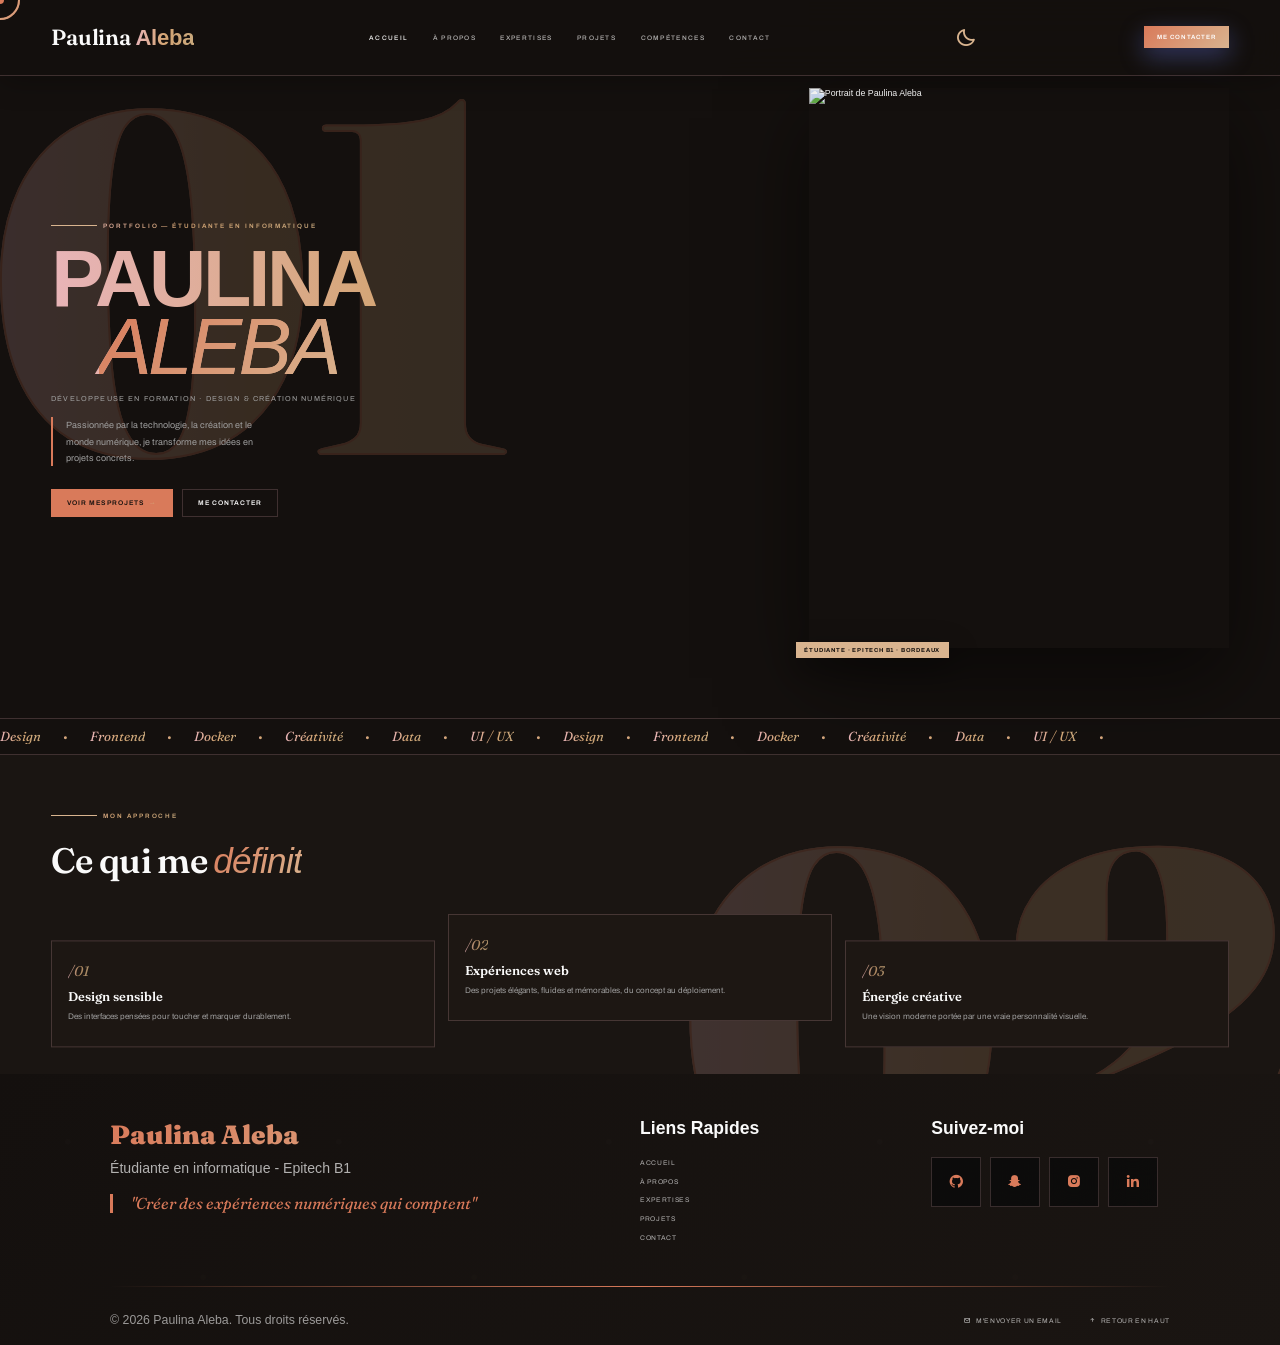
==== commit e88912dc: "[FIX] Adding a project" ====
--- a/index.html
+++ b/index.html
@@ -10,6 +10,10 @@
         href="https://unpkg.com/boxicons@2.1.4/css/boxicons.min.css"
         rel="stylesheet"
     />
+    <link rel="preconnect" href="https://fonts.googleapis.com">
+    <link rel="preconnect" href="https://fonts.gstatic.com" crossorigin>
+    <link href="https://fonts.googleapis.com/css2?family=Fraunces:ital,opsz,wght@0,9..144,300..900;1,9..144,300..900&family=Archivo:wght@300..800&display=swap" rel="stylesheet">
+    <link rel="stylesheet" href="resources/editorial-bold.css" />
 </head>
 <body>
 
@@ -29,66 +33,72 @@
         <a href="resources/contact.html">Contact</a>
     </nav>
 
-
     <button class="theme-toggle" id="theme-toggle" aria-label="Changer de thème">
         <i class="bx bx-moon"></i>
     </button>
 
     <a class="gradient-btn" href="https://mail.google.com/mail/?view=cm&to=alebapaulina89@gmail.com&su=Hello&body=Bonjour%20Paulina,%0A%0AJe%20veux%20vous%20contacter%20pour..." target="_blank">Me Contacter</a>
-
 </header>
 
-<section class="home magazine-layout editorial-home" id="home">
-    <div class="editorial-blob blob-left"></div>
-    <div class="editorial-blob blob-right"></div>
-
-    <div class="editorial-grid">
-        <div class="editorial-main magazine-main">
-            <div class="magazine-badge">PORTFOLIO Lina</div>
-            <h1 class="magazine-title">
-                <span class="highlight">PAULINA</span>
-                <br>
-                <span class="subtitle">ALEBA</span>
+<!-- ================= HERO ASYMÉTRIQUE ================= -->
+<section class="bold-hero" id="home">
+    <span class="bold-ghost-num">01</span>
+    <div class="bold-hero-grid">
+        <div class="bold-hero-type">
+            <span class="bold-kicker">Portfolio — Étudiante en informatique</span>
+            <h1 class="bold-title">
+                <span class="line l1">Paulina</span>
+                <span class="line l2"><span class="ital">Aleba</span></span>
             </h1>
-            <div class="magazine-divider"></div>
-
-            <p class="magazine-description">
-                Passionnée par la technologie, la création et le monde numérique, je transforme mes idées en projets concrets.
-                J’aime créer des expériences visuelles uniques et connecter les gens grâce au digital.
+            <p class="bold-role">Développeuse en formation · Design &amp; Création numérique</p>
+            <p class="bold-intro">
+                Passionnée par la technologie, la création et le monde numérique,
+                je transforme mes idées en projets concrets.
             </p>
-
-            <div class="signature-highlights">
-                <div class="highlight-pill">
-                    <span class="highlight-title">Design sensible</span>
-                    <span class="highlight-sub">Des interfaces pensées pour toucher et marquer.</span>
-                </div>
-                <div class="highlight-pill">
-                    <span class="highlight-title">Expériences web</span>
-                    <span class="highlight-sub">Des projets élégants, fluides et mémorables.</span>
-                </div>
-                <div class="highlight-pill">
-                    <span class="highlight-title">Énergie créative</span>
-                    <span class="highlight-sub">Une vision moderne avec une vraie personnalité.</span>
-                </div>
-            </div>
-
-            <div class="magazine-cta">
-                <a href="resources/projects.html" class="magazine-btn primary">Mes Projets</a>
-                <a href="resources/contact.html" class="magazine-btn secondary">Contact</a>
+            <div class="bold-cta">
+                <a href="resources/projects.html" class="bold-btn">Voir mes projets <span>→</span></a>
+                <a href="resources/contact.html" class="bold-btn ghost">Me contacter</a>
             </div>
         </div>
 
-        <aside class="editorial-side">
-            <div class="editorial-photo-wrap">
+        <div class="bold-hero-photo">
+            <div class="photo-frame">
                 <img src="resources/images/Photo_Paulina.jpeg" alt="Portrait de Paulina Aleba">
-                <div class="photo-shine"></div>
             </div>
+            <span class="photo-tag">Étudiante · Epitech B1 · Bordeaux</span>
+        </div>
+    </div>
 
-            <div class="editorial-note">
-                <i class="bx bx-quote-left"></i>
-                <p>Créer une présence digitale qui touche, inspire et connecte.</p>
-            </div>
-        </aside>
+    <div class="bold-marquee">
+        <div class="marquee-track">
+            <span>Design</span><span>•</span><span>Frontend</span><span>•</span><span>Docker</span><span>•</span><span>Créativité</span><span>•</span><span>Data</span><span>•</span><span>UI / UX</span><span>•</span>
+            <span>Design</span><span>•</span><span>Frontend</span><span>•</span><span>Docker</span><span>•</span><span>Créativité</span><span>•</span><span>Data</span><span>•</span><span>UI / UX</span><span>•</span>
+        </div>
+    </div>
+</section>
+
+<section class="bold-pillars" id="approche">
+    <span class="bold-ghost-num right">02</span>
+    <div class="pillars-head">
+        <span class="bold-kicker">Mon approche</span>
+        <h2 class="bold-h2">Ce qui me <span class="ital">définit</span></h2>
+    </div>
+    <div class="pillars-grid">
+        <article class="pillar offset-down">
+            <span class="pillar-num">/01</span>
+            <h3>Design sensible</h3>
+            <p>Des interfaces pensées pour toucher et marquer durablement.</p>
+        </article>
+        <article class="pillar">
+            <span class="pillar-num">/02</span>
+            <h3>Expériences web</h3>
+            <p>Des projets élégants, fluides et mémorables, du concept au déploiement.</p>
+        </article>
+        <article class="pillar offset-down">
+            <span class="pillar-num">/03</span>
+            <h3>Énergie créative</h3>
+            <p>Une vision moderne portée par une vraie personnalité visuelle.</p>
+        </article>
     </div>
 </section>
 
@@ -99,7 +109,6 @@
                 <h3>Paulina Aleba</h3>
                 <p>Étudiante en informatique - Epitech B1</p>
                 <div class="footer-quote">
-
                     "Créer des expériences numériques qui comptent"
                 </div>
             </div>
@@ -115,22 +124,13 @@
                 </ul>
             </div>
 
-
             <div class="footer-social">
                 <h4>Suivez-moi</h4>
                 <div class="social-icons">
-                    <a href="https://github.com/NyxStackX" class="social-link">
-                        <i class="bx bxl-github"></i>
-                    </a>
-                    <a href="https://snapchat.com/t/KpWpgwNT" class="social-link">
-                        <i class="bx bxl-snapchat"></i>
-                    </a>
-                    <a href="https://www.instagram.com/li_naalb?igsh=ZHpsbHFmYWc4bWs%3D&utm_source=qr" class="social-link">
-                        <i class="bx bxl-instagram-alt"></i>
-                    </a>
-                    <a href="https://www.linkedin.com/in/paulina-aleba-841705391/" class="social-link">
-                        <i class="bx bxl-linkedin"></i>
-                    </a>
+                    <a href="https://github.com/NyxStackX" class="social-link"><i class="bx bxl-github"></i></a>
+                    <a href="https://snapchat.com/t/KpWpgwNT" class="social-link"><i class="bx bxl-snapchat"></i></a>
+                    <a href="https://www.instagram.com/li_naalb?igsh=ZHpsbHFmYWc4bWs%3D&utm_source=qr" class="social-link"><i class="bx bxl-instagram-alt"></i></a>
+                    <a href="https://www.linkedin.com/in/paulina-aleba-841705391/" class="social-link"><i class="bx bxl-linkedin"></i></a>
                 </div>
             </div>
         </div>
@@ -138,17 +138,13 @@
         <div class="footer-bottom">
             <div class="footer-line"></div>
             <div class="copyright-content">
-                <p class="copyright">
-                    © 2026 Paulina Aleba. Tous droits réservés.
-                </p>
+                <p class="copyright">© 2026 Paulina Aleba. Tous droits réservés.</p>
                 <div class="footer-actions">
                     <a href="https://mail.google.com/mail/?view=cm&to=alebapaulina89@gmail.com" class="footer-link">
-                        <i class="bx bx-envelope"></i>
-                        M'envoyer un email
+                        <i class="bx bx-envelope"></i> M'envoyer un email
                     </a>
                     <a href="index.html" class="footer-link back-to-top">
-                        <i class="bx bx-up-arrow-alt"></i>
-                        Retour en haut
+                        <i class="bx bx-up-arrow-alt"></i> Retour en haut
                     </a>
                 </div>
             </div>
@@ -159,4 +155,3 @@
     <script src="resources/js/script.js"></script>
 </body>
 </html>
-
--- a/resources/style.css
+++ b/resources/style.css
@@ -11,15 +11,15 @@
 
 :root {
     /* Couleurs de fond */
-    --bg-color: #0a0a0a;
-    --second-bg-color: #111111;
-    --bg-tertiary: #1a1a1a;
-    --card-bg: #141414;
-    
-    /* Couleurs d'accent - Rose poudré & Copper */
-    --main-color: #e8b4b8;
-    --accent-color: #d4a574;
-    --accent-tertiary: #c9a87c;
+    --bg-color: #14100e;
+    --second-bg-color: #1a1512;
+    --bg-tertiary: #221b16;
+    --card-bg: #1d1713;
+    
+    /* Couleurs d'accent - Terracotta & Sable */
+    --main-color: #d97a5a;
+    --accent-color: #d9b48f;
+    --accent-tertiary: #c98e6d;
     
     /* Couleurs de texte */
     --text-color: #fafafa;
@@ -27,9 +27,9 @@
     --text-muted: #6b6b6b;
     
     /* Couleurs dégradées */
-    --gradient: linear-gradient(135deg, #e8b4b8 0%, #d4a574 100%);
+    --gradient: linear-gradient(135deg, #d97a5a 0%, #d9b48f 100%);
     --gradient-dark: linear-gradient(135deg, #1a1a1a 0%, #0a0a0a 100%);
-    --gradient-glow: radial-gradient(ellipse at center, rgba(232, 180, 184, 0.15) 0%, transparent 70%);
+    --gradient-glow: radial-gradient(ellipse at center, rgba(217, 122, 90, 0.15) 0%, transparent 70%);
     
     /* Ombres */
     --shadow: 0 4px 30px rgba(0, 0, 0, 0.3);
@@ -43,7 +43,7 @@
     --border-accent: rgba(232, 180, 184, 0.2);
     
     /* Header */
-    --header-bg: rgba(10, 10, 10, 0.8);
+    --header-bg: rgba(20, 16, 14, 0.92);
     --input-border: rgba(232, 180, 184, 0.3);
     
     /* Typographie */
@@ -69,33 +69,49 @@
 
 /* Light Mode Variables */
 :root.light-mode {
-    --bg-color: #faf9f7;
-    --second-bg-color: #f0eeeb;
-    --bg-tertiary: #e8e5e0;
-    --card-bg: #ffffff;
-    
-    --main-color: #d4a574;
-    --accent-color: #c9a87c;
-    
-    --text-color: #1a1a1a;
-    --text-secondary: #4a4a4a;
-    --text-muted: #8a8a8a;
-    
-    --gradient: linear-gradient(135deg, #d4a574 0%, #c9a87c 100%);
-    --gradient-glow: radial-gradient(ellipse at center, rgba(212, 165, 116, 0.1) 0%, transparent 70%);
-    
-    --shadow: 0 4px 30px rgba(0, 0, 0, 0.08);
-    --shadow-soft: 0 4px 30px rgba(0, 0, 0, 0.08);
-    --shadow-medium: 0 8px 40px rgba(0, 0, 0, 0.12);
-    --shadow-glow: 0 0 60px rgba(212, 165, 116, 0.15);
-    
-    --border-color: rgba(212, 165, 116, 0.3);
-    --border-subtle: rgba(0, 0, 0, 0.06);
-    --border-accent: rgba(212, 165, 116, 0.3);
-    
-    --header-bg: rgba(250, 249, 247, 0.95);
-    --input-border: rgba(212, 165, 116, 0.3);
-}
+    --bg-color: #f7f2ec;
+    --second-bg-color: #efe7dd;
+    --bg-tertiary: #e6dacd;
+    --card-bg: #fffdfa;
+    
+    --main-color: #c25a38;
+    --accent-color: #b07a4a;
+    --accent-tertiary: #a86a45;
+    
+    --text-color: #2a1f18;
+    --text-secondary: #5c4f45;
+    --text-muted: #8a7a6d;
+    
+    --gradient: linear-gradient(135deg, #c25a38 0%, #c98e5a 100%);
+    --gradient-glow: radial-gradient(ellipse at center, rgba(194, 90, 56, 0.1) 0%, transparent 70%);
+    
+    --shadow: 0 4px 30px rgba(80, 50, 30, 0.08);
+    --shadow-soft: 0 4px 30px rgba(80, 50, 30, 0.08);
+    --shadow-medium: 0 8px 40px rgba(80, 50, 30, 0.12);
+    --shadow-glow: 0 0 60px rgba(194, 90, 56, 0.15);
+    
+    --border-color: rgba(120, 80, 50, 0.22);
+    --border-subtle: rgba(80, 50, 30, 0.08);
+    --border-accent: rgba(194, 90, 56, 0.3);
+    
+    --header-bg: rgba(247, 242, 236, 0.97);
+    --input-border: rgba(120, 80, 50, 0.25);
+}
+
+/* Chiffres fantômes : plus présents et lisibles en mode clair */
+:root.light-mode .bold-ghost-num,
+:root.light-mode .about::before,
+:root.light-mode .services::before,
+:root.light-mode .projects::before,
+:root.light-mode .competencies::before,
+:root.light-mode .contact::before {
+    opacity: 0.12;
+    -webkit-text-stroke-width: 2px;
+}
+/* Photo : retirer l'assombrissement en mode clair */
+:root.light-mode .photo-frame img,
+:root.light-mode .mcard-img img,
+:root.light-mode .project-image-wrapper img { filter: none; }
 
 /* Theme Toggle Button */
 .theme-toggle {
@@ -3325,20 +3341,13 @@
 }
 
 .project-tag {
-    background: rgba(212, 165, 116, 0.18);
+    background: rgba(212, 165, 116, 0.1);
     color: var(--accent-color);
     padding: 0.5rem 1rem;
     border-radius: 20px;
     font-size: 1.2rem;
-    font-weight: 600;
-    border: 1px solid rgba(212, 165, 116, 0.45);
-}
-
-/* Mode clair : texte copper plus foncé pour rester lisible sur fond blanc */
-:root.light-mode .project-tag {
-    background: rgba(212, 165, 116, 0.2);
-    color: #9a6b34;
-    border-color: rgba(154, 107, 52, 0.5);
+    font-weight: 500;
+    border: 1px solid rgba(212, 165, 116, 0.3);
 }
 
 .competency-evidence {
@@ -3804,353 +3813,3 @@
     border-color: var(--main-color);
     box-shadow: 0 0 0 4px rgba(212, 165, 116, 0.15);
 }
-
-/* ============================================
-   MODALE DÉTAILS PROJET (clic sur une carte)
-   ============================================ */
-
-.project-magazine-card {
-    cursor: pointer;
-}
-
-.project-modal-overlay {
-    position: fixed;
-    inset: 0;
-    background: rgba(10, 10, 10, 0.75);
-    backdrop-filter: blur(8px);
-    display: flex;
-    align-items: center;
-    justify-content: center;
-    padding: 2rem;
-    z-index: 10000;
-    opacity: 0;
-    visibility: hidden;
-    transition: opacity 0.35s ease, visibility 0.35s ease;
-}
-
-.project-modal-overlay.open {
-    opacity: 1;
-    visibility: visible;
-}
-
-:root.light-mode .project-modal-overlay {
-    background: rgba(40, 35, 30, 0.55);
-}
-
-.project-modal {
-    background: var(--card-bg);
-    border: 1px solid var(--border-color);
-    border-radius: 24px;
-    max-width: 760px;
-    width: 100%;
-    max-height: 88vh;
-    overflow-y: auto;
-    box-shadow: 0 30px 80px rgba(0, 0, 0, 0.45);
-    transform: translateY(30px) scale(0.97);
-    transition: transform 0.35s cubic-bezier(0.22, 1, 0.36, 1);
-}
-
-.project-modal-overlay.open .project-modal {
-    transform: translateY(0) scale(1);
-}
-
-.project-modal-header {
-    position: relative;
-}
-
-.project-modal-media img,
-.project-modal-media video {
-    width: 100%;
-    height: 280px;
-    object-fit: cover;
-    border-radius: 24px 24px 0 0;
-    display: block;
-    background: #000;
-}
-
-/* Vidéo verticale : on la laisse respirer sans la rogner */
-.project-modal-media video {
-    height: auto;
-    max-height: 70vh;
-    object-fit: contain;
-}
-
-.project-modal-header:has(video)::after {
-    display: none;
-}
-
-.project-modal-header::after {
-    content: "";
-    position: absolute;
-    inset: 0;
-    background: linear-gradient(180deg, transparent 40%, rgba(0,0,0,0.55) 100%);
-    border-radius: 24px 24px 0 0;
-    pointer-events: none;
-}
-
-.project-modal-category {
-    position: absolute;
-    top: 1.5rem;
-    left: 1.5rem;
-    z-index: 2;
-    background: linear-gradient(135deg, var(--main-color), var(--accent-color));
-    color: #fff;
-    font-size: 1.2rem;
-    font-weight: 600;
-    text-transform: uppercase;
-    letter-spacing: 0.5px;
-    padding: 0.5rem 1.2rem;
-    border-radius: 20px;
-}
-
-.project-modal-close {
-    position: absolute;
-    top: 1.5rem;
-    right: 1.5rem;
-    z-index: 2;
-    width: 44px;
-    height: 44px;
-    border-radius: 50%;
-    border: none;
-    background: rgba(0, 0, 0, 0.5);
-    color: #fff;
-    font-size: 2.4rem;
-    line-height: 1;
-    display: flex;
-    align-items: center;
-    justify-content: center;
-    cursor: pointer;
-    transition: all 0.3s ease;
-}
-
-.project-modal-close:hover {
-    background: var(--main-color);
-    transform: rotate(90deg);
-}
-
-.project-modal-body {
-    padding: 3rem;
-}
-
-.project-modal-body h3 {
-    font-size: 2.6rem;
-    font-weight: 700;
-    color: var(--text-color);
-    margin-bottom: 1.5rem;
-}
-
-.project-modal-meta {
-    display: flex;
-    flex-wrap: wrap;
-    gap: 2rem;
-    margin-bottom: 2rem;
-}
-
-.project-modal-meta span {
-    font-size: 1.3rem;
-    color: var(--text-secondary);
-}
-
-.project-modal-meta span i {
-    color: var(--main-color);
-    margin-right: 0.5rem;
-}
-
-.project-modal-body p {
-    font-size: 1.5rem;
-    line-height: 1.7;
-    color: var(--text-secondary);
-    margin-bottom: 2rem;
-}
-
-.project-modal-features {
-    list-style: none;
-    padding: 0;
-    margin: 0 0 2.5rem;
-    display: grid;
-    gap: 1rem;
-}
-
-.project-modal-features li {
-    position: relative;
-    padding-left: 2.6rem;
-    font-size: 1.4rem;
-    line-height: 1.5;
-    color: var(--text-secondary);
-}
-
-.project-modal-features li i {
-    position: absolute;
-    left: 0;
-    top: 0.1rem;
-    color: var(--main-color);
-    font-size: 1.8rem;
-}
-
-.project-modal-tech {
-    display: flex;
-    flex-wrap: wrap;
-    gap: 1rem;
-    margin-bottom: 2.5rem;
-}
-
-.project-modal-tech span {
-    background: rgba(212, 165, 116, 0.18);
-    color: var(--accent-color);
-    padding: 0.5rem 1rem;
-    border-radius: 15px;
-    font-size: 1.2rem;
-    font-weight: 600;
-    border: 1px solid rgba(212, 165, 116, 0.4);
-}
-
-:root.light-mode .project-modal-tech span {
-    color: #9a6b34;
-}
-
-.project-modal-links {
-    display: flex;
-    flex-wrap: wrap;
-    gap: 1rem;
-}
-
-@media (max-width: 600px) {
-    .project-modal-body { padding: 2rem; }
-    .project-modal-header img { height: 200px; }
-    .project-modal-body h3 { font-size: 2.2rem; }
-}
-
-/* ============================================
-   SECTION PASSIONS (page À propos)
-   ============================================ */
-.passions-section {
-    padding: 6rem 7% 8rem;
-    position: relative;
-}
-
-.passions-container {
-    max-width: 1200px;
-    margin: 0 auto;
-    text-align: center;
-}
-
-.passions-heading {
-    font-size: 4rem;
-    font-weight: 700;
-    color: var(--text-color);
-    margin: 1.5rem 0 1.5rem;
-}
-
-.passions-heading span {
-    background: linear-gradient(135deg, var(--main-color), var(--accent-color));
-    -webkit-background-clip: text;
-    background-clip: text;
-    -webkit-text-fill-color: transparent;
-}
-
-.passions-intro {
-    font-size: 1.6rem;
-    line-height: 1.7;
-    color: var(--text-secondary);
-    max-width: 720px;
-    margin: 0 auto 5rem;
-}
-
-.passions-grid {
-    display: grid;
-    grid-template-columns: repeat(2, 1fr);
-    gap: 3rem;
-    text-align: left;
-}
-
-.passion-card {
-    background: var(--card-bg);
-    border: 1px solid var(--border-color);
-    border-radius: 24px;
-    overflow: hidden;
-    transition: transform 0.4s ease, box-shadow 0.4s ease, border-color 0.4s ease;
-    display: flex;
-    flex-direction: column;
-}
-
-.passion-card:hover {
-    transform: translateY(-10px);
-    border-color: var(--main-color);
-    box-shadow: 0 25px 50px rgba(232, 180, 184, 0.2);
-}
-
-.passion-media {
-    width: 100%;
-    background: #000;
-    display: flex;
-    align-items: center;
-    justify-content: center;
-}
-
-.passion-media video {
-    width: 100%;
-    max-height: 460px;
-    display: block;
-    background: #000;
-}
-
-.passion-media img {
-    width: 100%;
-    height: 280px;
-    object-fit: cover;
-    display: block;
-}
-
-.passion-body {
-    padding: 2.5rem 3rem 3rem;
-}
-
-.passion-head {
-    display: flex;
-    align-items: center;
-    flex-wrap: wrap;
-    gap: 1rem;
-    margin-bottom: 1.5rem;
-}
-
-.passion-head i {
-    font-size: 2.6rem;
-    color: var(--main-color);
-}
-
-.passion-head h3 {
-    font-size: 2.4rem;
-    font-weight: 700;
-    color: var(--text-color);
-    margin: 0;
-}
-
-.passion-badge {
-    margin-left: auto;
-    background: linear-gradient(135deg, var(--main-color), var(--accent-color));
-    color: #fff;
-    font-size: 1.2rem;
-    font-weight: 600;
-    padding: 0.5rem 1.2rem;
-    border-radius: 20px;
-    white-space: nowrap;
-}
-
-.passion-body p {
-    font-size: 1.45rem;
-    line-height: 1.7;
-    color: var(--text-secondary);
-    margin: 0;
-}
-
-@media (max-width: 768px) {
-    .passions-grid {
-        grid-template-columns: 1fr;
-    }
-    .passions-heading {
-        font-size: 3.2rem;
-    }
-    .passion-badge {
-        margin-left: 0;
-    }
-}
--- a/resources/editorial-bold.css
+++ b/resources/editorial-bold.css
@@ -0,0 +1,1058 @@
+/* ============================================================
+   EDITORIAL BOLD — mise en page asymétrique, grille cassée
+   Palette conservée (rose poudré / copper)
+   ============================================================ */
+
+:root {
+    --eb-display: "Fraunces", Georgia, serif;
+    --eb-body: "Archivo", "Helvetica Neue", sans-serif;
+}
+
+/* --- Reset doux des anciens conteneurs hero pour repartir propre --- */
+.bold-hero, .bold-pillars { box-sizing: border-box; }
+.bold-hero *, .bold-pillars * { box-sizing: border-box; }
+
+/* ---------- HEADER (allégé, asymétrique) ---------- */
+.header {
+    padding: 1.4rem 4% !important;
+    border-bottom: 1px solid var(--border-color);
+    backdrop-filter: blur(18px);
+    background: var(--header-bg);
+}
+.logo { font-family: var(--eb-display) !important; font-weight: 600; letter-spacing: -0.01em; }
+.navbar { gap: 2.2rem !important; }
+.navbar a {
+    font-family: var(--eb-body) !important;
+    font-size: 0.74rem !important;
+    text-transform: uppercase;
+    letter-spacing: 0.2em;
+    opacity: 0.7;
+}
+.navbar a:hover, .navbar a.active { opacity: 1; }
+.gradient-btn {
+    font-family: var(--eb-body) !important;
+    text-transform: uppercase;
+    letter-spacing: 0.16em;
+    font-size: 0.7rem !important;
+    border-radius: 0 !important;
+    padding: 0.9rem 1.5rem !important;
+}
+
+/* ---------- HERO ASYMÉTRIQUE ---------- */
+.bold-hero {
+    position: relative;
+    padding: 7rem 4% 0;
+    overflow: hidden;
+    background: var(--bg-color);
+}
+.bold-ghost-num {
+    position: absolute;
+    top: 4rem; left: -1rem;
+    font-family: var(--eb-display);
+    font-weight: 900;
+    font-size: 38vw;
+    line-height: 1;
+    color: transparent;
+    -webkit-text-stroke: 2px var(--main-color);
+    opacity: 0.18;
+    pointer-events: none;
+    z-index: 0;
+}
+.bold-ghost-num.right { left: auto; right: -2rem; top: 2rem; }
+
+.bold-hero-grid {
+    position: relative;
+    z-index: 2;
+    display: grid;
+    grid-template-columns: 1.15fr 0.85fr;
+    align-items: center;
+    gap: 0;
+    min-height: 68vh;
+}
+
+.bold-hero-type { position: relative; z-index: 3; }
+.bold-kicker {
+    display: inline-flex;
+    align-items: center;
+    gap: 0.7rem;
+    font-family: var(--eb-body);
+    text-transform: uppercase;
+    letter-spacing: 0.3em;
+    font-size: 0.72rem;
+    font-weight: 600;
+    color: var(--accent-color);
+    margin-bottom: 1.8rem;
+}
+.bold-kicker::before {
+    content: "";
+    width: 46px; height: 1px;
+    background: var(--accent-color);
+}
+
+.bold-title {
+    font-family: var(--eb-display);
+    font-weight: 600;
+    font-size: clamp(3.2rem, 9.5vw, 9rem);
+    line-height: 0.86;
+    letter-spacing: -0.04em;
+    margin: 0;
+    color: var(--text-color);
+    text-transform: uppercase;
+}
+.bold-title .line { display: block; }
+.bold-title .l2 { padding-left: 0.6em; }   /* léger décalage du nom */
+.bold-title .ital,
+.bold-title .amp {
+    font-style: italic;
+    font-weight: 300;
+    background: var(--gradient);
+    -webkit-background-clip: text;
+    background-clip: text;
+    -webkit-text-fill-color: transparent;
+}
+
+.bold-role {
+    font-family: var(--eb-body);
+    text-transform: uppercase;
+    letter-spacing: 0.16em;
+    font-size: 0.82rem;
+    color: var(--text-secondary);
+    margin: 1.6rem 0 0;
+}
+
+.bold-intro {
+    font-family: var(--eb-body);
+    max-width: 26rem;
+    margin: 1.6rem 0 2.6rem 0;
+    font-size: 1.02rem;
+    line-height: 1.8;
+    color: var(--text-secondary);
+    border-left: 2px solid var(--main-color);
+    padding-left: 1.4rem;
+}
+
+.bold-cta { display: flex; gap: 1rem; margin-left: 0; flex-wrap: wrap; }
+.bold-btn {
+    font-family: var(--eb-body);
+    text-transform: uppercase;
+    letter-spacing: 0.14em;
+    font-size: 0.76rem;
+    font-weight: 600;
+    padding: 1.1rem 1.8rem;
+    background: var(--main-color);
+    color: var(--bg-color);
+    text-decoration: none;
+    display: inline-flex;
+    align-items: center;
+    gap: 0.6rem;
+    transition: transform 0.3s cubic-bezier(.2,.7,.3,1), background 0.3s ease;
+}
+.bold-btn span { transition: transform 0.3s ease; }
+.bold-btn:hover { transform: translate(-2px,-2px); }
+.bold-btn:hover span { transform: translateX(5px); }
+.bold-btn.ghost {
+    background: transparent;
+    color: var(--text-color);
+    border: 1px solid var(--border-color);
+}
+.bold-btn.ghost:hover { border-color: var(--main-color); }
+
+/* Photo qui chevauche le texte */
+.bold-hero-photo {
+    position: relative;
+    justify-self: end;
+    width: 100%;
+    max-width: 420px;
+    margin-left: -8%;          /* chevauchement sur le titre */
+    z-index: 1;
+}
+.photo-frame {
+    position: relative;
+    aspect-ratio: 3 / 4;
+    overflow: hidden;
+    transform: rotate(3deg);    /* incliné */
+    box-shadow: 0 30px 80px rgba(0,0,0,0.5);
+}
+.photo-frame::after {
+    content: "";
+    position: absolute;
+    inset: 0;
+    border: 1px solid var(--main-color);
+    transform: rotate(-6deg) scale(1.02);
+    pointer-events: none;
+    opacity: 0.4;
+}
+.photo-frame img {
+    width: 100%; height: 100%;
+    object-fit: cover;
+    filter: grayscale(0.2) contrast(1.05);
+}
+
+/* Accueil : photo droite (pas inclinée) */
+.bold-hero-photo .photo-frame { transform: none; }
+.bold-hero-photo .photo-frame::after { transform: scale(1.02); inset: -14px; }
+.bold-hero-photo .photo-tag { transform: none; }
+.photo-tag {
+    position: absolute;
+    bottom: -1.2rem; left: -1.5rem;
+    z-index: 5;
+    background: var(--accent-color);
+    color: var(--bg-color);
+    -webkit-text-fill-color: var(--bg-color);
+    font-family: var(--eb-body);
+    font-size: 0.66rem;
+    font-weight: 700;
+    letter-spacing: 0.14em;
+    text-transform: uppercase;
+    padding: 0.6rem 1rem;
+    transform: rotate(-3deg);
+    box-shadow: 0 10px 30px rgba(0,0,0,0.4);
+}
+
+/* Bandeau défilant */
+.bold-marquee {
+    position: relative;
+    z-index: 2;
+    width: 100vw;
+    margin-left: 50%;
+    transform: translateX(-50%);
+    margin-top: 5rem;
+    border-top: 1px solid var(--border-color);
+    border-bottom: 1px solid var(--border-color);
+    overflow: hidden;
+    padding: 1.1rem 0;
+}
+.marquee-track {
+    display: inline-flex;
+    gap: 2.5rem;
+    white-space: nowrap;
+    animation: eb-marquee 30s linear infinite;
+    will-change: transform;
+}
+.marquee-track span {
+    font-family: var(--eb-display);
+    font-style: italic;
+    font-size: 1.5rem;
+    color: var(--text-secondary);
+}
+.marquee-track span:nth-child(even) { color: var(--main-color); font-style: normal; }
+@keyframes eb-marquee {
+    from { transform: translateX(0); }
+    to   { transform: translateX(-50%); }
+}
+
+/* ---------- PILIERS (grille cassée) ---------- */
+.bold-pillars {
+    position: relative;
+    padding: 6rem 4% 6rem;
+    background: var(--second-bg-color);
+    overflow: hidden;
+}
+.pillars-head { position: relative; z-index: 2; margin-bottom: 4rem; max-width: 30rem; }
+.bold-h2 {
+    font-family: var(--eb-display);
+    font-weight: 600;
+    font-size: clamp(2.4rem, 5vw, 4rem);
+    line-height: 1;
+    letter-spacing: -0.02em;
+    margin: 1rem 0 0;
+    color: var(--text-color);
+}
+.bold-h2 .ital {
+    font-style: italic; font-weight: 300;
+    background: var(--gradient);
+    -webkit-background-clip: text; background-clip: text;
+    -webkit-text-fill-color: transparent;
+}
+.pillars-grid {
+    position: relative; z-index: 2;
+    display: grid;
+    grid-template-columns: repeat(3, 1fr);
+    gap: 1.5rem;
+}
+.pillar {
+    border: 1px solid var(--border-color);
+    padding: 2.4rem 1.8rem 2.6rem;
+    background: var(--card-bg);
+    transition: transform 0.4s cubic-bezier(.2,.7,.3,1), border-color 0.4s;
+}
+.pillar.offset-down { transform: translateY(3rem); }   /* décalage vertical */
+.pillar:hover { border-color: var(--main-color); transform: translateY(-6px); }
+.pillar.offset-down:hover { transform: translateY(calc(3rem - 6px)); }
+.pillar-num {
+    font-family: var(--eb-display);
+    font-style: italic;
+    font-size: 1.6rem;
+    color: var(--accent-color);
+    opacity: 0.8;
+}
+.pillar h3 {
+    font-family: var(--eb-display);
+    font-weight: 600;
+    font-size: 1.45rem;
+    margin: 1rem 0 0.7rem;
+    color: var(--text-color);
+}
+.pillar p {
+    font-family: var(--eb-body);
+    font-size: 0.92rem;
+    line-height: 1.7;
+    color: var(--text-secondary);
+}
+
+/* ---------- FOOTER (réaligné) ---------- */
+.footer { padding: 5rem 4% 2rem !important; }
+.footer-brand h3 { font-family: var(--eb-display) !important; }
+.footer-quote { font-family: var(--eb-display) !important; font-style: italic; }
+.footer-links a, .footer-link {
+    font-family: var(--eb-body) !important;
+    text-transform: uppercase;
+    letter-spacing: 0.1em;
+    font-size: 0.76rem;
+}
+.footer-social a {
+    border-radius: 0 !important;
+    border: 1px solid var(--border-color) !important;
+}
+.footer-social a:hover { border-color: var(--main-color) !important; }
+
+::selection { background: var(--main-color); color: var(--bg-color); }
+
+/* ---------- ANIMATIONS D'ENTRÉE ---------- */
+@keyframes eb-rise { from { opacity: 0; transform: translateY(28px); } to { opacity: 1; transform: none; } }
+.bold-kicker, .bold-title .line, .bold-intro, .bold-cta, .bold-hero-photo {
+    animation: eb-rise 0.9s cubic-bezier(.2,.7,.3,1) both;
+}
+.bold-title .l1 { animation-delay: 0.1s; }
+.bold-title .l2 { animation-delay: 0.22s; }
+.bold-title .l3 { animation-delay: 0.34s; }
+.bold-intro { animation-delay: 0.5s; }
+.bold-cta { animation-delay: 0.6s; }
+.bold-hero-photo { animation-delay: 0.35s; }
+
+/* Neutralise l'ancien section{min-height:100vh} pour les nouvelles sections */
+section.bold-hero, section.bold-pillars {
+    min-height: 0 !important;
+    padding-left: 4% !important;
+    padding-right: 4% !important;
+}
+
+/* ---------- RESPONSIVE ---------- */
+@media (max-width: 900px) {
+    .bold-hero-grid { grid-template-columns: 1fr; gap: 3rem; min-height: auto; padding-bottom: 2rem; }
+    .bold-title .l2 { padding-left: 0.8em; }
+    .bold-title .l3 { padding-left: 0.3em; }
+    .bold-intro, .bold-cta { margin-left: 0; }
+    .bold-hero-photo { margin-left: 0; justify-self: center; max-width: 320px; }
+    .pillars-grid { grid-template-columns: 1fr; }
+    .pillar.offset-down { transform: none; }
+    .pillar.offset-down:hover { transform: translateY(-6px); }
+    .bold-ghost-num { font-size: 60vw; }
+}
+
+/* ============================================================
+   PAGES INTÉRIEURES — langage asymétrique cohérent
+   ============================================================ */
+
+/* Neutralise les anciennes sections plein écran sur ces pages */
+.about, .services, .projects, .competencies, .contact {
+    min-height: 0 !important;
+    padding: 11rem 4% 6rem !important;
+    position: relative;
+    overflow: hidden;
+}
+.about-container, .magazine-container {
+    max-width: 1280px !important;
+    margin: 0 auto !important;
+    padding: 0 !important;
+}
+
+/* Titres de section façon hero : escalier + kicker filet */
+.section-badge, .section-tag {
+    display: inline-flex !important;
+    align-items: center; gap: 0.7rem;
+    background: transparent !important;
+    border: none !important;
+    padding: 0 !important;
+    font-family: var(--eb-body) !important;
+    text-transform: uppercase;
+    letter-spacing: 0.3em;
+    font-size: 0.72rem !important;
+    font-weight: 600;
+    color: var(--accent-color) !important;
+    -webkit-text-fill-color: var(--accent-color) !important;
+    margin-bottom: 1.4rem !important;
+}
+.section-badge::before, .section-tag::before {
+    content: ""; width: 46px; height: 1px; background: var(--accent-color);
+}
+.section-title {
+    font-family: var(--eb-display) !important;
+    font-weight: 600 !important;
+    font-size: clamp(2.8rem, 7vw, 6rem) !important;
+    line-height: 0.88 !important;
+    letter-spacing: -0.03em !important;
+    text-transform: uppercase;
+    margin: 0 0 1rem !important;
+}
+.section-title .highlight {
+    background: var(--gradient);
+    -webkit-background-clip: text; background-clip: text;
+    -webkit-text-fill-color: transparent;
+    font-style: normal;
+}
+.section-title .subtitle {
+    display: block;
+    padding-left: 1.4em;          /* décalage escalier */
+    font-style: italic;
+    font-weight: 300;
+    color: var(--text-secondary);
+}
+.magazine-divider {
+    width: 80px !important; height: 2px !important;
+    background: var(--main-color) !important;
+    margin: 1.5rem 0 3.5rem !important;
+}
+
+/* Gros chiffre fantôme par page */
+.about::before, .services::before, .projects::before,
+.competencies::before, .contact::before {
+    font-family: var(--eb-display);
+    font-weight: 900;
+    font-size: 34vw;
+    line-height: 1;
+    color: transparent;
+    -webkit-text-stroke: 2px var(--main-color);
+    opacity: 0.16;
+    position: absolute;
+    top: 3rem; right: -2rem;
+    pointer-events: none;
+    z-index: 0;
+}
+.about::before { content: "À"; }
+.services::before { content: "02"; }
+.projects::before { content: "03"; }
+.competencies::before { content: "04"; }
+.contact::before { content: "05"; }
+.about-container, .magazine-container { position: relative; z-index: 2; }
+
+/* ---------- ABOUT : split décalé ---------- */
+.about-wrapper {
+    display: grid !important;
+    grid-template-columns: 0.85fr 1.15fr !important;
+    gap: 4rem !important;
+    align-items: start !important;
+}
+.about-visual { transform: translateY(2.5rem); }
+.image-container {
+    border: none !important; border-radius: 0 !important;
+    background: transparent !important; position: relative;
+}
+.image-container::after {
+    content: ""; position: absolute; inset: -16px;
+    border: 1px solid var(--main-color); opacity: 0.4;
+    transform: rotate(-4deg);
+}
+.image-container img {
+    border-radius: 0 !important; position: relative; z-index: 1;
+    transform: rotate(2deg);
+}
+.image-caption {
+    background: var(--accent-color) !important; color: var(--bg-color) !important;
+    border-radius: 0 !important; text-transform: uppercase;
+    letter-spacing: 0.14em; font-size: 0.66rem; font-weight: 700;
+    transform: rotate(-3deg); z-index: 3;
+}
+.about-heading {
+    font-family: var(--eb-display) !important;
+    font-size: clamp(2.4rem, 5vw, 3.6rem) !important;
+    line-height: 1 !important; font-weight: 600 !important;
+}
+.about-heading span {
+    display: block; font-style: italic; font-weight: 300;
+    font-size: 0.55em; color: var(--text-secondary);
+    -webkit-text-fill-color: var(--text-secondary);
+}
+.about-bio { font-family: var(--eb-body) !important; line-height: 1.85 !important; color: var(--text-secondary) !important; }
+.highlight-text {
+    background: var(--gradient); -webkit-background-clip: text;
+    background-clip: text; -webkit-text-fill-color: transparent; font-weight: 600;
+}
+.info-grid { gap: 0 !important; border-top: 1px solid var(--border-color); margin-top: 2rem; }
+.info-box {
+    background: transparent !important; border: none !important;
+    border-bottom: 1px solid var(--border-color) !important; border-radius: 0 !important;
+    padding: 1.3rem 0 !important;
+}
+.info-box h4 {
+    font-family: var(--eb-body) !important; text-transform: uppercase;
+    letter-spacing: 0.18em; font-size: 0.68rem; color: var(--accent-color) !important; margin-bottom: 0.3rem;
+}
+.info-box p { font-family: var(--eb-display) !important; font-size: 1.15rem !important; }
+
+/* ---------- EXPERTISES : cartes décalées ---------- */
+.services-magazine-grid {
+    display: grid !important;
+    grid-template-columns: repeat(2, 1fr) !important;
+    gap: 1.5rem !important;
+}
+.service-magazine-card {
+    background: var(--card-bg) !important; border: 1px solid var(--border-color) !important;
+    border-radius: 0 !important; padding: 2.4rem !important;
+    transition: transform 0.4s cubic-bezier(.2,.7,.3,1), border-color 0.4s !important;
+}
+.service-magazine-card:nth-child(even) { transform: translateY(2.5rem); }
+.service-magazine-card:hover { border-color: var(--main-color) !important; transform: translateY(-6px); }
+.service-magazine-card:nth-child(even):hover { transform: translateY(calc(2.5rem - 6px)); }
+.service-magazine-card h3 { font-family: var(--eb-display) !important; font-size: 1.5rem !important; }
+.service-icon-wrapper {
+    color: var(--main-color); font-size: 1.6rem; margin-bottom: 0.5rem;
+    border-radius: 0 !important; background: transparent !important;
+}
+.service-quote { font-family: var(--eb-display) !important; font-style: italic; color: var(--accent-color) !important; }
+.service-description { font-family: var(--eb-body) !important; line-height: 1.75 !important; color: var(--text-secondary) !important; }
+.service-tags span {
+    border: 1px solid var(--border-color) !important; border-radius: 0 !important;
+    font-family: var(--eb-body) !important; text-transform: uppercase;
+    letter-spacing: 0.1em; font-size: 0.66rem;
+    color: var(--text-secondary) !important;
+}
+
+/* ---------- PROJETS : grille cassée ---------- */
+.projects-magazine-grid {
+    display: grid !important;
+    grid-template-columns: repeat(2, 1fr) !important;
+    gap: 1.8rem !important;
+}
+.project-magazine-card {
+    background: var(--card-bg) !important; border: 1px solid var(--border-color) !important;
+    border-radius: 0 !important; overflow: hidden;
+    transition: transform 0.4s cubic-bezier(.2,.7,.3,1), border-color 0.4s !important;
+}
+.project-magazine-card:nth-child(3n+1) { transform: translateY(2.5rem); }
+.project-magazine-card:hover { border-color: var(--main-color) !important; transform: translateY(-6px); }
+.project-magazine-card:nth-child(3n+1):hover { transform: translateY(calc(2.5rem - 6px)); }
+.project-image-wrapper img { border-radius: 0 !important; filter: grayscale(0.1); }
+.project-category {
+    background: var(--accent-color) !important; color: var(--bg-color) !important;
+    border-radius: 0 !important; text-transform: uppercase;
+    letter-spacing: 0.12em; font-size: 0.64rem; font-weight: 700;
+}
+.project-content h3 { font-family: var(--eb-display) !important; font-size: 1.5rem !important; }
+.project-description { font-family: var(--eb-body) !important; line-height: 1.7 !important; color: var(--text-secondary) !important; }
+.project-tech span {
+    border: 1px solid var(--border-color) !important; border-radius: 0 !important;
+    font-family: var(--eb-body) !important; text-transform: uppercase; font-size: 0.64rem; letter-spacing: 0.08em;
+    color: var(--text-secondary) !important;
+}
+.project-link {
+    border-radius: 0 !important; font-family: var(--eb-body) !important;
+    text-transform: uppercase; letter-spacing: 0.1em; font-size: 0.72rem;
+}
+
+/* ---------- COMPÉTENCES ---------- */
+.competency-block { margin-bottom: 3.5rem; }
+.block-number { font-family: var(--eb-display) !important; font-style: italic; color: var(--accent-color) !important; }
+.competency-card, .assessment-item {
+    background: var(--card-bg) !important; border: 1px solid var(--border-color) !important;
+    border-radius: 0 !important; transition: border-color 0.4s, transform 0.4s !important;
+}
+.competency-card:hover, .assessment-item:hover { border-color: var(--main-color) !important; transform: translateY(-4px); }
+.competency-card h3, .assessment-item h4 { font-family: var(--eb-display) !important; }
+
+/* ---------- CONTACT ---------- */
+.contact-form, .contact-info, .info-card, .contact-card {
+    border-radius: 0 !important; border: 1px solid var(--border-color) !important;
+}
+.contact input, .contact textarea {
+    border-radius: 0 !important; font-family: var(--eb-body) !important;
+}
+.contact button, .submit-btn, .send-btn {
+    border-radius: 0 !important; font-family: var(--eb-body) !important;
+    text-transform: uppercase; letter-spacing: 0.14em;
+}
+
+/* Reveal entrée pour les pages */
+.section-badge, .section-tag, .section-title, .about-heading, .service-magazine-card,
+.project-magazine-card, .competency-card {
+    animation: eb-rise 0.8s cubic-bezier(.2,.7,.3,1) both;
+}
+
+/* Responsive pages */
+@media (max-width: 900px) {
+    .about-wrapper { grid-template-columns: 1fr !important; }
+    .about-visual { transform: none; }
+    .services-magazine-grid, .projects-magazine-grid { grid-template-columns: 1fr !important; }
+    .service-magazine-card:nth-child(even),
+    .project-magazine-card:nth-child(3n+1) { transform: none; }
+    .section-title .subtitle { padding-left: 0.6em; }
+    .about::before, .services::before, .projects::before,
+    .competencies::before, .contact::before { font-size: 55vw; }
+}
+
+/* ============================================================
+   PAGES INTERNES — même langage asymétrique
+   ============================================================ */
+section.bold-sub, section.bold-inner {
+    position: relative;
+    min-height: 0 !important;
+    padding: 11rem 4% 6rem !important;
+    background: var(--bg-color);
+    overflow: hidden;
+}
+section.bold-inner:nth-of-type(even) { background: var(--second-bg-color); }
+
+/* En-tête de page */
+.bold-sub-head { position: relative; z-index: 2; margin-top: 3rem; margin-bottom: 3rem; }
+.bold-page-title {
+    font-family: var(--eb-display);
+    font-weight: 600;
+    font-size: clamp(2.8rem, 8vw, 7rem);
+    line-height: 0.88;
+    letter-spacing: -0.03em;
+    text-transform: uppercase;
+    margin: 1rem 0 0;
+    color: var(--text-color);
+}
+.bold-page-title .ital {
+    font-style: italic; font-weight: 300;
+    background: var(--gradient);
+    -webkit-background-clip: text; background-clip: text;
+    -webkit-text-fill-color: transparent;
+}
+.bold-ghost-num {
+    font-family: var(--eb-display);
+    font-weight: 900;
+    text-transform: uppercase;
+}
+
+/* --- ABOUT --- */
+.about-split {
+    position: relative; z-index: 2;
+    display: grid;
+    grid-template-columns: 0.85fr 1.15fr;
+    gap: 5rem;
+    align-items: center;
+}
+.about-photo { position: relative; max-width: 360px; justify-self: center; }
+.about-photo .photo-frame { transform: rotate(-3deg); }
+.about-photo .photo-frame::after { transform: rotate(5deg) scale(1.02); }
+.about-photo .photo-tag { left: auto; right: -1rem; transform: rotate(3deg); }
+.about-text { padding-top: 0; max-width: 40rem; }
+.bold-lead {
+    font-family: var(--eb-display);
+    font-size: 1.55rem;
+    line-height: 1.55;
+    font-weight: 400;
+    color: var(--text-color);
+    margin: 0 0 1.6rem;
+}
+.bold-lead .hl {
+    font-style: italic;
+    background: var(--gradient);
+    -webkit-background-clip: text; background-clip: text;
+    -webkit-text-fill-color: transparent;
+}
+.bold-body {
+    font-family: var(--eb-body);
+    font-size: 1rem; line-height: 1.8;
+    color: var(--text-secondary);
+    max-width: 38rem;
+}
+.about-facts {
+    margin-top: 3rem;
+    display: grid;
+    grid-template-columns: 1fr 1fr;
+    gap: 1rem;
+}
+.about-facts .fact {
+    padding: 1.4rem 1.5rem;
+    background: var(--card-bg);
+    border: 1px solid var(--border-color);
+    border-left: 3px solid var(--main-color);
+    display: flex; flex-direction: column; gap: 0.5rem;
+    transition: border-color 0.3s, transform 0.3s;
+}
+.about-facts .fact:hover { border-color: var(--main-color); transform: translateY(-3px); }
+.fact-k {
+    font-family: var(--eb-body);
+    text-transform: uppercase;
+    letter-spacing: 0.18em;
+    color: var(--accent-color);
+    font-size: 0.66rem;
+    font-weight: 600;
+}
+.fact-v {
+    font-family: var(--eb-display);
+    font-weight: 500;
+    color: var(--text-color); font-size: 1.15rem;
+}
+
+/* --- GRILLES STAGGER (expertises, projets) --- */
+.bold-stagger {
+    position: relative; z-index: 2;
+    display: grid !important;
+    grid-template-columns: repeat(2, 1fr) !important;
+    gap: 1.5rem !important;
+}
+.bold-stagger > *:nth-child(odd) { transform: translateY(2.5rem); }
+.service-magazine-card, .project-magazine-card {
+    border: 1px solid var(--border-color) !important;
+    border-radius: 0 !important;
+    background: var(--card-bg) !important;
+    transition: transform 0.4s cubic-bezier(.2,.7,.3,1), border-color 0.4s !important;
+}
+.bold-stagger > *:nth-child(odd):hover { transform: translateY(calc(2.5rem - 6px)); }
+.bold-stagger > *:nth-child(even):hover { transform: translateY(-6px); }
+.service-magazine-card:hover, .project-magazine-card:hover { border-color: var(--main-color) !important; }
+.service-magazine-card h3, .project-magazine-card h3 { font-family: var(--eb-display) !important; }
+
+/* --- COMPETENCES --- */
+.competencies-intro {
+    position: relative; z-index: 2;
+    max-width: 34rem; margin-bottom: 3.5rem;
+}
+.competencies-intro p {
+    font-family: var(--eb-display); font-style: italic;
+    font-size: 1.25rem; line-height: 1.6; color: var(--text-secondary);
+}
+.competency-block { position: relative; z-index: 2; margin-bottom: 3.5rem; }
+.block-header { display: flex; align-items: baseline; gap: 1rem; border-bottom: 1px solid var(--border-color); padding-bottom: 1rem; margin-bottom: 1.8rem; }
+.block-number { font-family: var(--eb-display); font-style: italic; font-size: 2rem; color: var(--accent-color); }
+.block-header h3 { font-family: var(--eb-display) !important; font-weight: 600; }
+.competency-card, .skill-card { border-radius: 0 !important; border: 1px solid var(--border-color) !important; }
+
+/* --- CONTACT --- */
+.contact-magazine-grid { position: relative; z-index: 2; }
+.contact-info-card, .contact-form, .contact-detail { border-radius: 0 !important; }
+.contact-form { border: 1px solid var(--border-color) !important; }
+.contact-form input, .contact-form textarea {
+    border-radius: 0 !important; font-family: var(--eb-body) !important;
+}
+.contact-form button, .submit-btn {
+    border-radius: 0 !important; font-family: var(--eb-body) !important;
+    text-transform: uppercase; letter-spacing: 0.14em;
+}
+
+/* Responsive pages internes */
+@media (max-width: 900px) {
+    .about-split { grid-template-columns: 1fr; gap: 2.5rem; }
+    .about-photo { max-width: 280px; }
+    .bold-stagger { grid-template-columns: 1fr !important; }
+    .bold-stagger > *:nth-child(odd) { transform: none; }
+    .bold-stagger > *:nth-child(odd):hover { transform: translateY(-6px); }
+    .about-facts { grid-template-columns: 1fr; }
+}
+
+/* ============================================================
+   PROJETS — MOSAÏQUE (tailles variées) + MODALE
+   ============================================================ */
+.projects-hint {
+    font-family: var(--eb-body);
+    font-size: 0.85rem;
+    color: var(--text-muted);
+    margin-top: 1rem;
+    letter-spacing: 0.04em;
+}
+
+/* Masonry via colonnes : casse l'alignement régulier */
+.masonry {
+    column-count: 3;
+    column-gap: 1.5rem;
+    margin-top: 1rem;
+}
+.mcard {
+    break-inside: avoid;
+    margin-bottom: 1.5rem;
+    display: block;
+    background: var(--card-bg);
+    border: 1px solid var(--border-color);
+    cursor: pointer;
+    position: relative;
+    overflow: hidden;
+    transition: transform 0.4s cubic-bezier(.2,.7,.3,1), border-color 0.4s;
+}
+.mcard:hover, .mcard:focus-visible {
+    border-color: var(--main-color);
+    transform: translateY(-6px);
+    outline: none;
+}
+.mcard-img { overflow: hidden; }
+.mcard-img img {
+    width: 100%;
+    display: block;
+    object-fit: cover;
+    filter: grayscale(0.12);
+    transition: transform 0.6s cubic-bezier(.2,.7,.3,1), filter 0.4s;
+}
+.mcard:hover .mcard-img img { transform: scale(1.05); filter: grayscale(0); }
+
+/* Hauteurs d'images variées → effet "un grand, un petit" */
+.mcard.size-lg .mcard-img img { height: 360px; }
+.mcard.size-md .mcard-img img { height: 250px; }
+.mcard.size-sm .mcard-img img { height: 180px; }
+
+.mcard-body { padding: 1.4rem 1.4rem 1.6rem; }
+.mcard-cat {
+    font-family: var(--eb-body);
+    text-transform: uppercase;
+    letter-spacing: 0.16em;
+    font-size: 0.62rem;
+    color: var(--accent-color);
+}
+.mcard-body h3 {
+    font-family: var(--eb-display);
+    font-weight: 600;
+    font-size: 1.4rem;
+    line-height: 1.15;
+    margin: 0.5rem 0 0.9rem;
+    color: var(--text-color);
+}
+.mcard-more {
+    font-family: var(--eb-body);
+    text-transform: uppercase;
+    letter-spacing: 0.12em;
+    font-size: 0.68rem;
+    font-weight: 600;
+    color: var(--main-color);
+    opacity: 0;
+    transform: translateX(-6px);
+    transition: opacity 0.3s, transform 0.3s;
+    display: inline-block;
+}
+.mcard:hover .mcard-more, .mcard:focus-visible .mcard-more { opacity: 1; transform: none; }
+
+/* ---------- MODALE ---------- */
+.proj-modal {
+    position: fixed; inset: 0;
+    z-index: 100000;
+    display: flex;
+    align-items: center;
+    justify-content: center;
+    padding: 5vh 5vw;
+    opacity: 0;
+    visibility: hidden;
+    transition: opacity 0.35s ease, visibility 0.35s ease;
+}
+.proj-modal.open { opacity: 1; visibility: visible; }
+.proj-modal-overlay {
+    position: absolute; inset: 0;
+    background: rgba(8,8,8,0.85);
+    backdrop-filter: blur(6px);
+}
+.proj-modal-box {
+    position: relative;
+    z-index: 2;
+    display: grid;
+    grid-template-columns: 1.1fr 1fr;
+    max-width: 980px;
+    width: 100%;
+    max-height: 90vh;
+    background: var(--bg-color);
+    border: 1px solid var(--border-color);
+    overflow: hidden;
+    transform: translateY(24px) scale(0.98);
+    transition: transform 0.4s cubic-bezier(.2,.7,.3,1);
+}
+.proj-modal.open .proj-modal-box { transform: none; }
+.proj-modal-media { overflow: hidden; background: var(--second-bg-color); }
+.proj-modal-media img { width: 100%; height: 100%; object-fit: cover; min-height: 320px; }
+.proj-modal-content {
+    padding: 3rem 2.6rem;
+    overflow-y: auto;
+    display: flex;
+    flex-direction: column;
+}
+.pm-cat {
+    font-family: var(--eb-body);
+    text-transform: uppercase;
+    letter-spacing: 0.18em;
+    font-size: 0.68rem;
+    color: var(--accent-color);
+}
+.pm-title {
+    font-family: var(--eb-display);
+    font-weight: 600;
+    font-size: clamp(1.8rem, 3vw, 2.6rem);
+    line-height: 1.05;
+    margin: 0.6rem 0 1.2rem;
+    color: var(--text-color);
+}
+.pm-desc {
+    font-family: var(--eb-body);
+    font-size: 1rem;
+    line-height: 1.8;
+    color: var(--text-secondary);
+}
+.pm-tech-wrap { margin: 1.8rem 0; }
+.pm-tech-label {
+    font-family: var(--eb-body);
+    text-transform: uppercase;
+    letter-spacing: 0.16em;
+    font-size: 0.62rem;
+    color: var(--text-muted);
+    display: block;
+    margin-bottom: 0.7rem;
+}
+.pm-tech { display: flex; flex-wrap: wrap; gap: 0.5rem; }
+.pm-tech span {
+    font-family: var(--eb-body);
+    text-transform: uppercase;
+    letter-spacing: 0.08em;
+    font-size: 0.64rem;
+    padding: 0.4rem 0.8rem;
+    border: 1px solid var(--border-color);
+    color: var(--text-secondary);
+}
+.pm-links { display: flex; gap: 0.9rem; margin-top: auto; padding-top: 1.4rem; flex-wrap: wrap; }
+.pm-btn {
+    font-family: var(--eb-body);
+    text-transform: uppercase;
+    letter-spacing: 0.12em;
+    font-size: 0.72rem;
+    font-weight: 600;
+    padding: 0.9rem 1.5rem;
+    background: var(--main-color);
+    color: var(--bg-color);
+    text-decoration: none;
+    display: inline-flex;
+    align-items: center;
+    gap: 0.5rem;
+    transition: transform 0.3s;
+}
+.pm-btn span { transition: transform 0.3s; }
+.pm-btn:hover { transform: translateY(-2px); }
+.pm-btn:hover span { transform: translateX(4px); }
+.pm-btn.ghost { background: transparent; color: var(--text-color); border: 1px solid var(--border-color); }
+.pm-btn.ghost:hover { border-color: var(--main-color); }
+.proj-modal-close {
+    position: absolute;
+    top: 1rem; right: 1.2rem;
+    z-index: 5;
+    background: rgba(0,0,0,0.4);
+    border: 1px solid var(--border-color);
+    color: var(--text-color);
+    width: 40px; height: 40px;
+    font-size: 1.4rem;
+    cursor: pointer;
+    transition: background 0.3s, border-color 0.3s;
+}
+.proj-modal-close:hover { border-color: var(--main-color); background: rgba(0,0,0,0.7); }
+
+/* Responsive masonry + modale */
+@media (max-width: 980px) {
+    .masonry { column-count: 2; }
+    .proj-modal-box { grid-template-columns: 1fr; max-height: 86vh; }
+    .proj-modal-media img { min-height: 220px; max-height: 30vh; }
+}
+@media (max-width: 600px) {
+    .masonry { column-count: 1; }
+    .mcard.size-lg .mcard-img img,
+    .mcard.size-md .mcard-img img,
+    .mcard.size-sm .mcard-img img { height: 220px; }
+    .proj-modal-content { padding: 2rem 1.4rem; }
+}
+
+/* --- ABOUT : nouvelle disposition du texte --- */
+.about-intro-label {
+    display: inline-block;
+    font-family: var(--eb-body);
+    text-transform: uppercase;
+    letter-spacing: 0.24em;
+    font-size: 0.7rem;
+    font-weight: 600;
+    color: var(--accent-color);
+    margin-bottom: 1.2rem;
+    padding-bottom: 0.6rem;
+    border-bottom: 2px solid var(--main-color);
+}
+.about-facts-list {
+    list-style: none;
+    margin: 2.5rem 0 0;
+    padding: 0;
+    border-top: 1px solid var(--border-color);
+}
+.fact-row {
+    display: flex;
+    align-items: center;
+    gap: 1rem;
+    padding: 1.1rem 0.2rem;
+    border-bottom: 1px solid var(--border-color);
+    transition: padding-left 0.3s ease;
+}
+.fact-row:hover { padding-left: 1rem; }
+.fact-row .fact-k {
+    font-family: var(--eb-body);
+    text-transform: uppercase;
+    letter-spacing: 0.16em;
+    font-size: 0.68rem;
+    font-weight: 600;
+    color: var(--accent-color);
+    width: 130px;
+    flex-shrink: 0;
+}
+.fact-row .fact-dot {
+    flex: 1;
+    height: 1px;
+    background: var(--border-color);
+}
+.fact-row .fact-v {
+    font-family: var(--eb-display);
+    font-size: 1.2rem;
+    color: var(--text-color);
+    text-align: right;
+}
+@media (max-width: 600px) {
+    .fact-row .fact-k { width: auto; }
+    .fact-row .fact-dot { display: none; }
+}
+
+/* ============================================================
+   FIX VISIBILITÉ DES TAGS (même style que Compétences partout)
+   ============================================================ */
+.project-tech span,
+.service-tags span,
+.tech-tag,
+.skill-tag,
+.competency-tag span,
+.assessment-item span {
+    background: rgba(217, 122, 90, 0.12) !important;
+    color: var(--main-color) !important;
+    border: 1px solid var(--main-color) !important;
+    padding: 0.35rem 0.7rem !important;
+    opacity: 1 !important;
+    -webkit-text-fill-color: var(--main-color) !important;
+}
+:root.light-mode .project-tech span,
+:root.light-mode .service-tags span,
+:root.light-mode .tech-tag,
+:root.light-mode .skill-tag {
+    background: rgba(194, 90, 56, 0.1) !important;
+    color: var(--main-color) !important;
+    -webkit-text-fill-color: var(--main-color) !important;
+}
+
+/* ============================================================
+   FIX text-fill-color transparent qui rendait des tags invisibles
+   (photo-tag, project-tag sur compétences, etc.)
+   ============================================================ */
+.project-tag {
+    color: var(--main-color) !important;
+    -webkit-text-fill-color: var(--main-color) !important;
+    background: rgba(217, 122, 90, 0.12) !important;
+    border: 1px solid var(--main-color) !important;
+    opacity: 1 !important;
+}
+:root.light-mode .project-tag {
+    color: var(--main-color) !important;
+    -webkit-text-fill-color: var(--main-color) !important;
+    background: rgba(194, 90, 56, 0.1) !important;
+}
+.photo-tag, .photo-tag * {
+    -webkit-text-fill-color: var(--bg-color) !important;
+    color: var(--bg-color) !important;
+}
+/* sécurité : tout tag à bordure garde un texte plein */
+.project-tech span, .service-tags span {
+    -webkit-text-fill-color: var(--text-color) !important;
+}
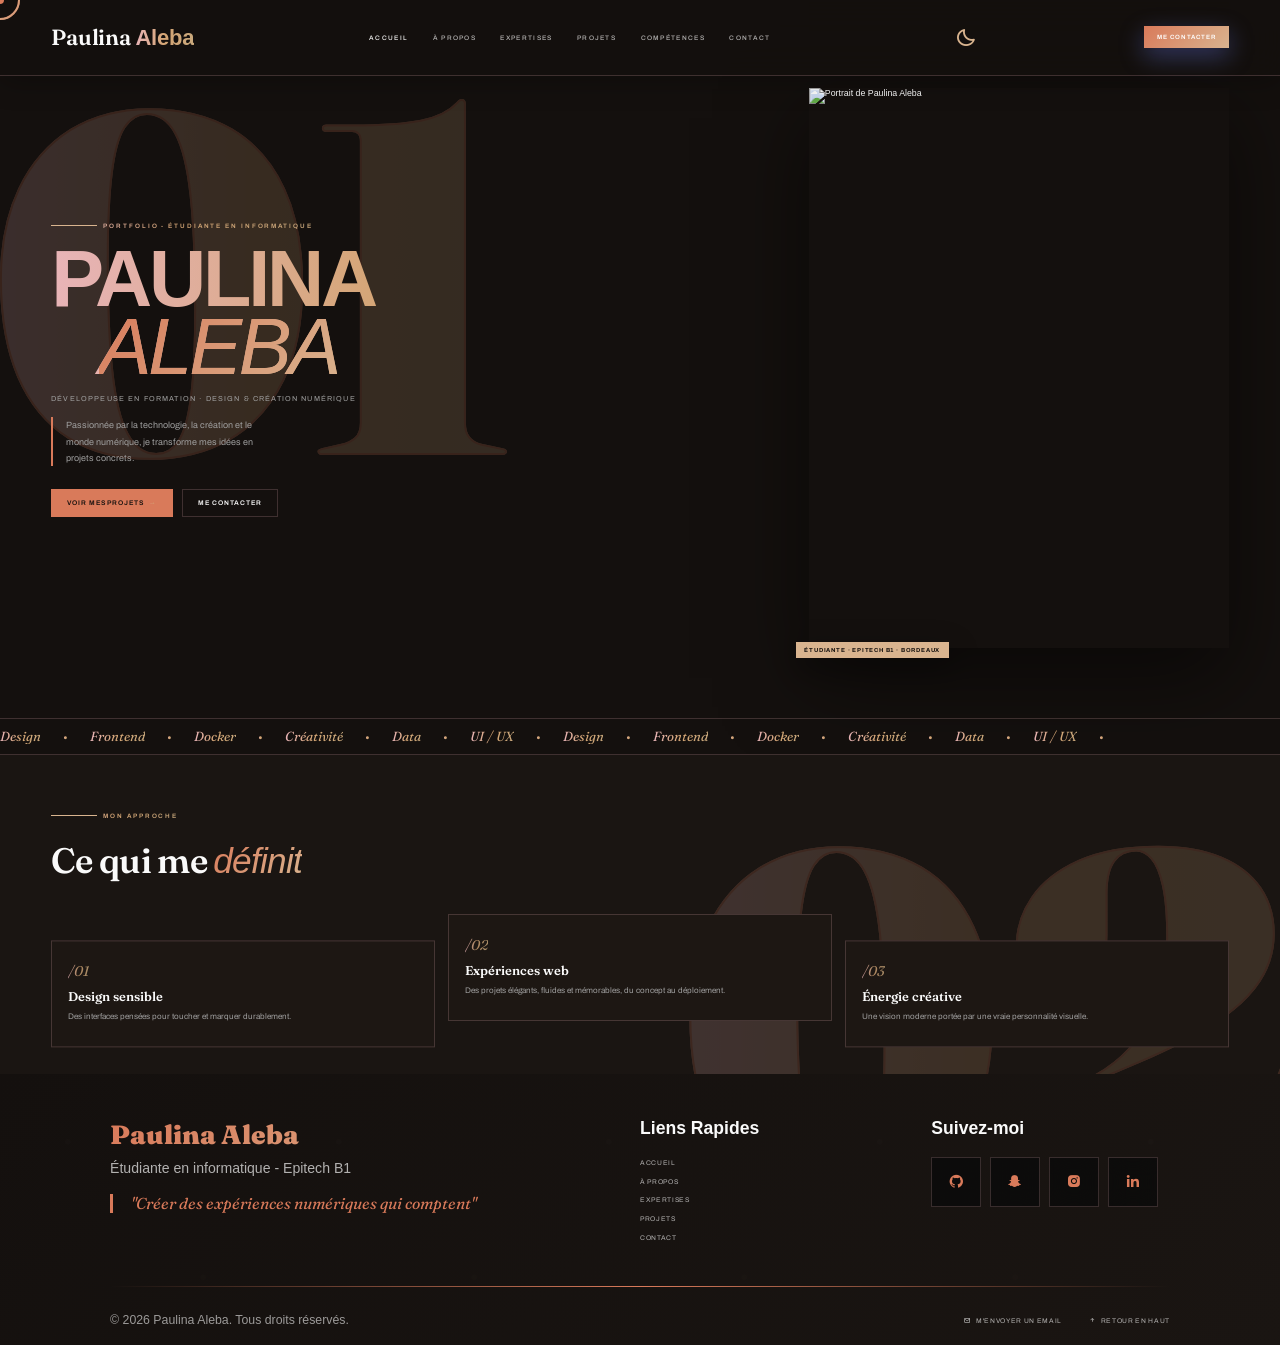
==== commit 34e06b4a: "[FIX] Adding modification" ====
--- a/index.html
+++ b/index.html
@@ -45,7 +45,7 @@
     <span class="bold-ghost-num">01</span>
     <div class="bold-hero-grid">
         <div class="bold-hero-type">
-            <span class="bold-kicker">Portfolio — Étudiante en informatique</span>
+            <span class="bold-kicker">Portfolio - Étudiante en informatique</span>
             <h1 class="bold-title">
                 <span class="line l1">Paulina</span>
                 <span class="line l2"><span class="ital">Aleba</span></span>
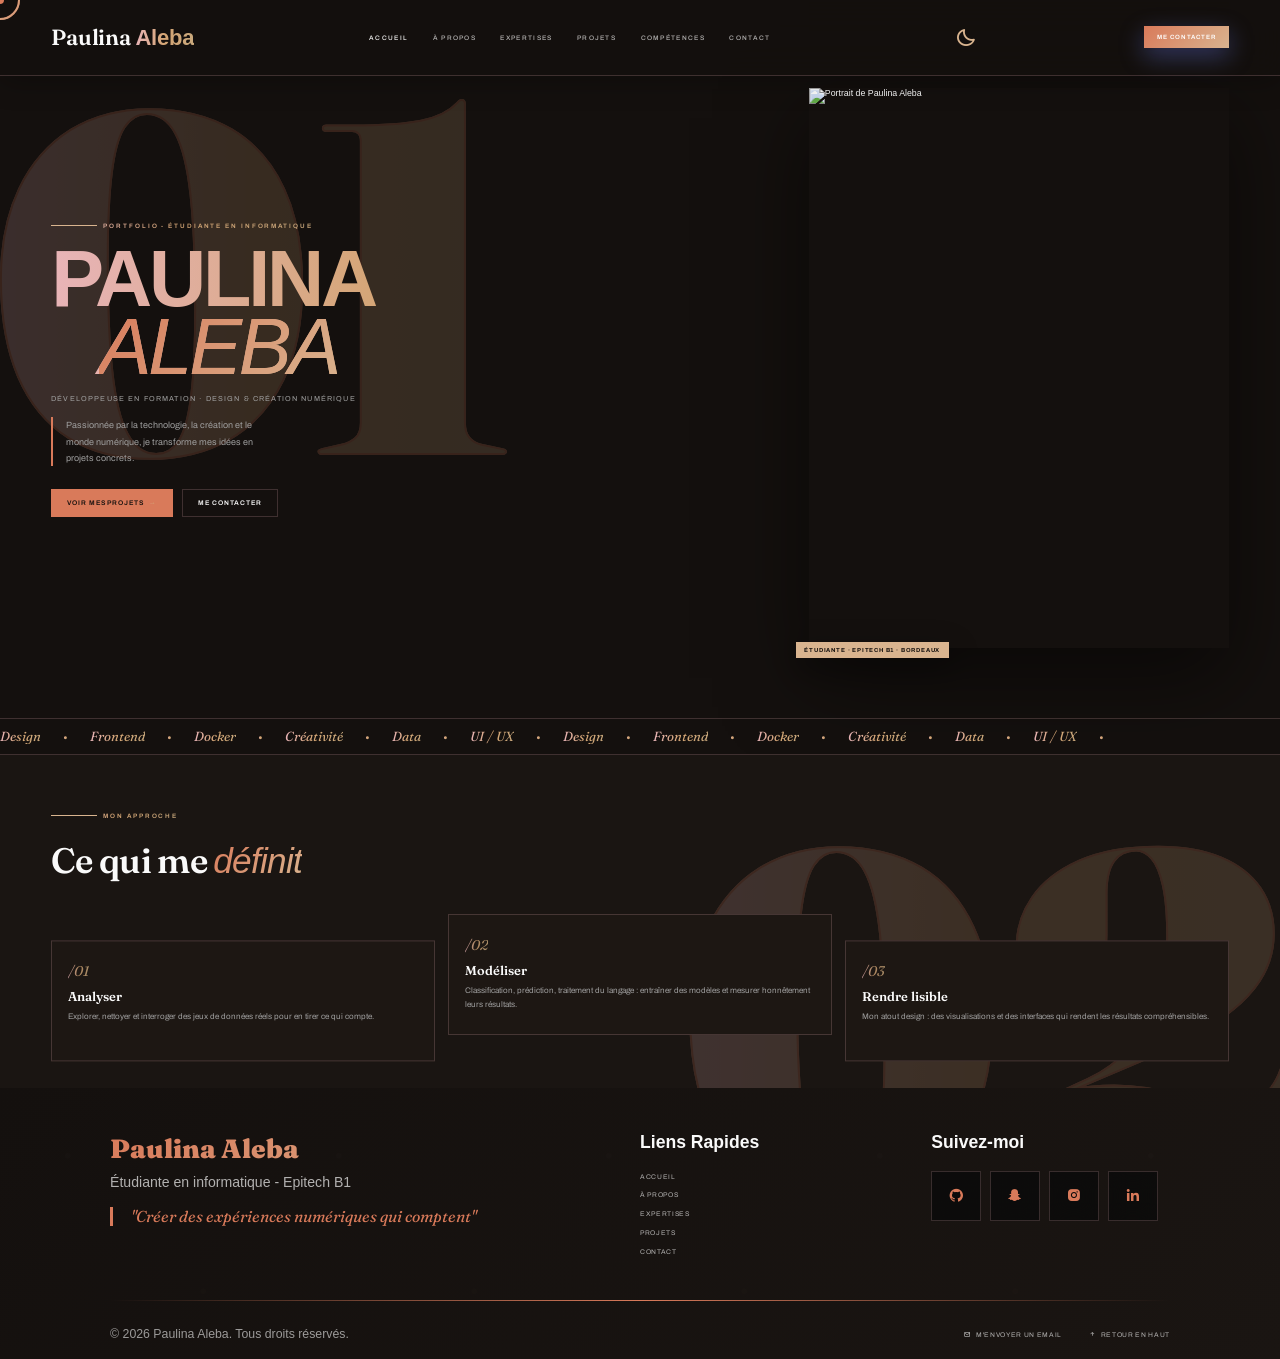
==== commit a40a7258: "feat(accueil): repositionner la page d'accueil sur la data et l'IA" ====
--- a/index.html
+++ b/index.html
@@ -86,18 +86,18 @@
     <div class="pillars-grid">
         <article class="pillar offset-down">
             <span class="pillar-num">/01</span>
-            <h3>Design sensible</h3>
-            <p>Des interfaces pensées pour toucher et marquer durablement.</p>
+            <h3>Analyser</h3>
+            <p>Explorer, nettoyer et interroger des jeux de données réels pour en tirer ce qui compte.</p>
         </article>
         <article class="pillar">
             <span class="pillar-num">/02</span>
-            <h3>Expériences web</h3>
-            <p>Des projets élégants, fluides et mémorables, du concept au déploiement.</p>
+            <h3>Modéliser</h3>
+            <p>Classification, prédiction, traitement du langage : entraîner des modèles et mesurer honnêtement leurs résultats.</p>
         </article>
         <article class="pillar offset-down">
             <span class="pillar-num">/03</span>
-            <h3>Énergie créative</h3>
-            <p>Une vision moderne portée par une vraie personnalité visuelle.</p>
+            <h3>Rendre lisible</h3>
+            <p>Mon atout design : des visualisations et des interfaces qui rendent les résultats compréhensibles.</p>
         </article>
     </div>
 </section>
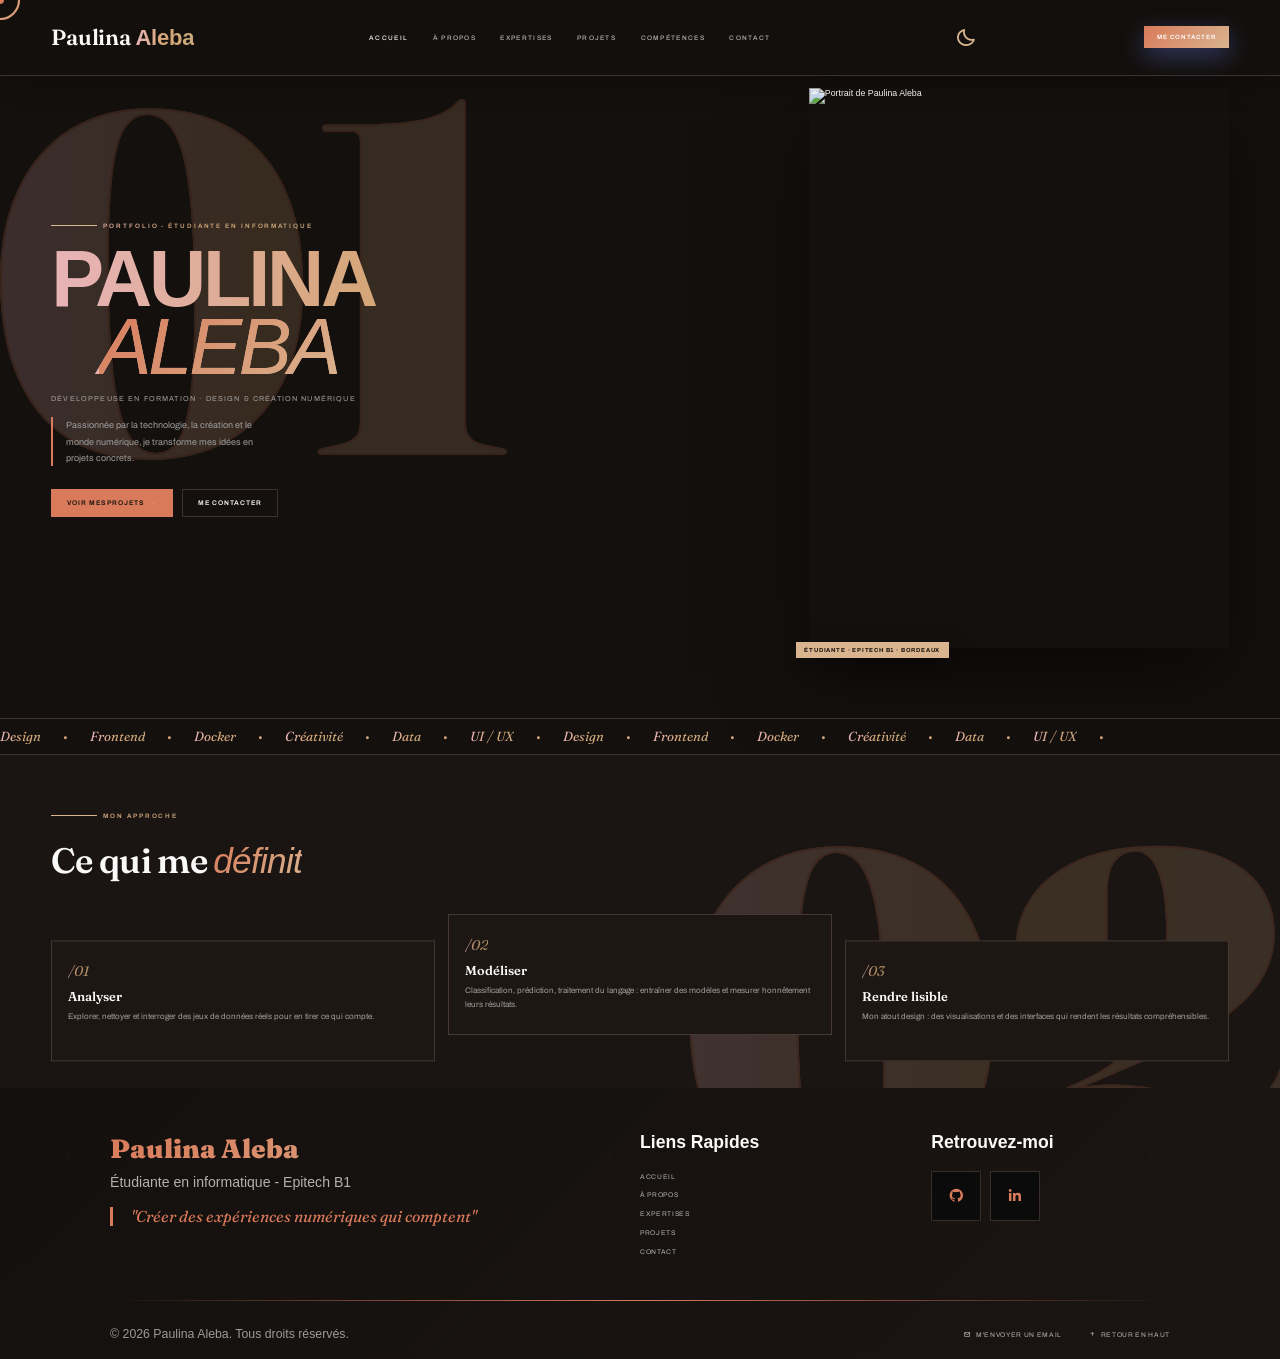
==== commit 0bd83741: "feat(footer): add GitHub and LinkedIn social links" ====
--- a/index.html
+++ b/index.html
@@ -125,12 +125,14 @@
             </div>
 
             <div class="footer-social">
-                <h4>Suivez-moi</h4>
+                <h4>Retrouvez-moi</h4>
                 <div class="social-icons">
-                    <a href="https://github.com/NyxStackX" class="social-link"><i class="bx bxl-github"></i></a>
-                    <a href="https://snapchat.com/t/KpWpgwNT" class="social-link"><i class="bx bxl-snapchat"></i></a>
-                    <a href="https://www.instagram.com/li_naalb?igsh=ZHpsbHFmYWc4bWs%3D&utm_source=qr" class="social-link"><i class="bx bxl-instagram-alt"></i></a>
-                    <a href="https://www.linkedin.com/in/paulina-aleba-841705391/" class="social-link"><i class="bx bxl-linkedin"></i></a>
+                    <a href="https://github.com/NyxStackX" class="social-link" target="_blank" rel="noopener" aria-label="GitHub">
+                        <i class="bx bxl-github"></i>
+                    </a>
+                    <a href="https://www.linkedin.com/in/paulina-aleba-841705391/" class="social-link" target="_blank" rel="noopener" aria-label="LinkedIn">
+                        <i class="bx bxl-linkedin"></i>
+                    </a>
                 </div>
             </div>
         </div>
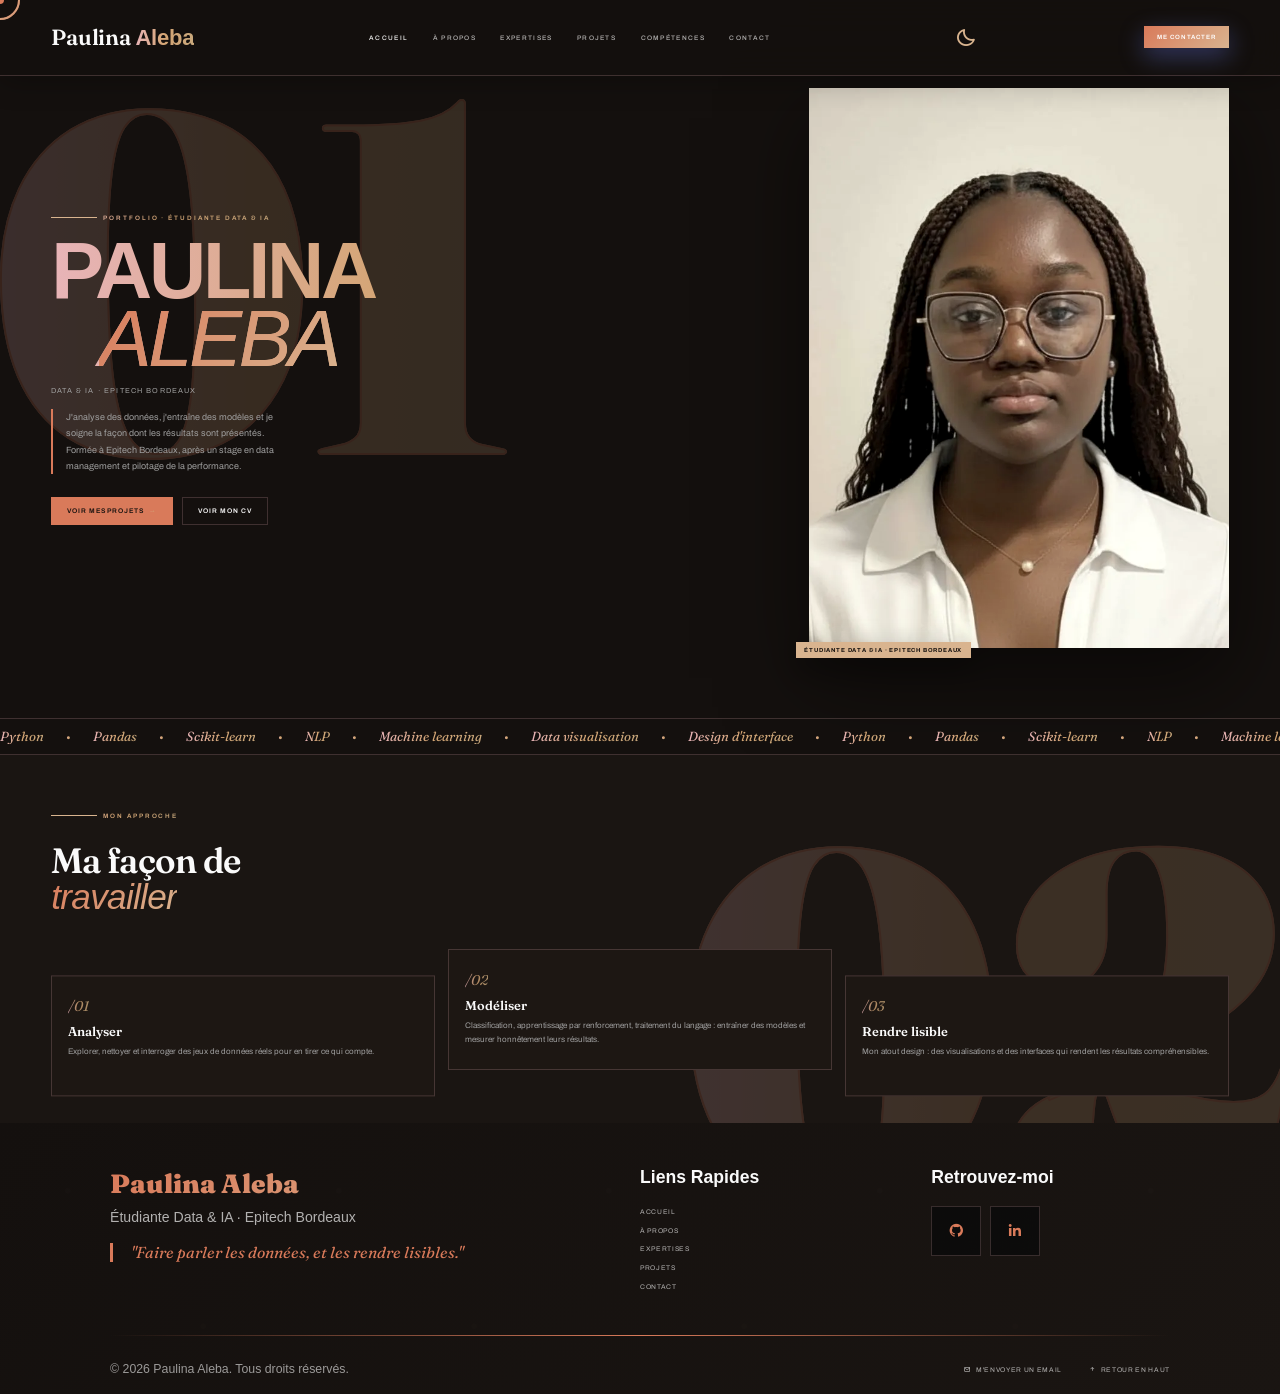
==== commit 99db26e3: "feat(contenu): aligner le site sur le positionnement Data & IA" ====
--- a/index.html
+++ b/index.html
@@ -3,7 +3,8 @@
 <head>
     <meta charset="UTF-8" />
     <meta name="viewport" content="width=device-width, initial-scale=1.0" />
-    <title>Portfolio - Paulina Aleba</title>
+    <title>Paulina Aleba - Étudiante Data &amp; IA</title>
+    <meta name="description" content="Portfolio de Paulina Aleba, étudiante Data &amp; IA à Epitech Bordeaux : analyse de données, machine learning, NLP et visualisation.">
     <link rel="stylesheet" href="resources/style.css" />
     <link rel="icon" type="image/svg+xml" href="resources/images/favicon.svg">
     <link
@@ -18,61 +19,65 @@
 <body>
 
 <header class="header">
-    <a href="index.html" class="logo">
+    <a href="#" data-page="home" class="logo">
         Paulina <span>Aleba</span>
     </a>
 
     <i class="bx bx-menu" id="menu-icon"></i>
 
     <nav class="navbar">
-        <a href="index.html" class="active">Accueil</a>
-        <a href="resources/about.html">À propos</a>
-        <a href="resources/expertises.html">Expertises</a>
-        <a href="resources/projects.html">Projets</a>
-        <a href="resources/competencies.html">Compétences</a>
-        <a href="resources/contact.html">Contact</a>
+        <a href="#" data-page="home" class="active">Accueil</a>
+        <a href="#" data-page="about">À propos</a>
+        <a href="#" data-page="expertises">Expertises</a>
+        <a href="#" data-page="projects">Projets</a>
+        <a href="#" data-page="competencies">Compétences</a>
+        <a href="#" data-page="contact">Contact</a>
     </nav>
 
     <button class="theme-toggle" id="theme-toggle" aria-label="Changer de thème">
         <i class="bx bx-moon"></i>
     </button>
 
-    <a class="gradient-btn" href="https://mail.google.com/mail/?view=cm&to=alebapaulina89@gmail.com&su=Hello&body=Bonjour%20Paulina,%0A%0AJe%20veux%20vous%20contacter%20pour..." target="_blank">Me Contacter</a>
+    <a class="gradient-btn" href="mailto:alebapaulina89@gmail.com?subject=Prise%20de%20contact">Me Contacter</a>
 </header>
 
+<main class="pages">
+
+<div class="page" id="page-home" role="region" aria-label="Accueil">
 <!-- ================= HERO ASYMÉTRIQUE ================= -->
 <section class="bold-hero" id="home">
     <span class="bold-ghost-num">01</span>
     <div class="bold-hero-grid">
         <div class="bold-hero-type">
-            <span class="bold-kicker">Portfolio - Étudiante en informatique</span>
+            <span class="bold-kicker">Portfolio · Étudiante Data &amp; IA</span>
             <h1 class="bold-title">
                 <span class="line l1">Paulina</span>
                 <span class="line l2"><span class="ital">Aleba</span></span>
             </h1>
-            <p class="bold-role">Développeuse en formation · Design &amp; Création numérique</p>
+            <p class="bold-role">Data &amp; IA · Epitech Bordeaux</p>
             <p class="bold-intro">
-                Passionnée par la technologie, la création et le monde numérique,
-                je transforme mes idées en projets concrets.
+                J'analyse des données, j'entraîne des modèles et je soigne la façon
+                dont les résultats sont présentés. Formée à Epitech Bordeaux, après un
+                stage en data management et pilotage de la performance.
             </p>
             <div class="bold-cta">
-                <a href="resources/projects.html" class="bold-btn">Voir mes projets <span>→</span></a>
-                <a href="resources/contact.html" class="bold-btn ghost">Me contacter</a>
+                <a href="#" data-page="projects" class="bold-btn">Voir mes projets <span>→</span></a>
+                <a href="resources/assets/Paulina_Aleba_CV.pdf" class="bold-btn ghost" target="_blank" rel="noopener">Voir mon CV</a>
             </div>
         </div>
 
         <div class="bold-hero-photo">
             <div class="photo-frame">
-                <img src="resources/images/Photo_Paulina.jpeg" alt="Portrait de Paulina Aleba">
-            </div>
-            <span class="photo-tag">Étudiante · Epitech B1 · Bordeaux</span>
+                <img src="resources/images/Photo_Paulina.webp" alt="Portrait de Paulina Aleba">
+            </div>
+            <span class="photo-tag">Étudiante Data &amp; IA · Epitech Bordeaux</span>
         </div>
     </div>
 
     <div class="bold-marquee">
         <div class="marquee-track">
-            <span>Design</span><span>•</span><span>Frontend</span><span>•</span><span>Docker</span><span>•</span><span>Créativité</span><span>•</span><span>Data</span><span>•</span><span>UI / UX</span><span>•</span>
-            <span>Design</span><span>•</span><span>Frontend</span><span>•</span><span>Docker</span><span>•</span><span>Créativité</span><span>•</span><span>Data</span><span>•</span><span>UI / UX</span><span>•</span>
+            <span>Python</span><span>•</span><span>Pandas</span><span>•</span><span>Scikit-learn</span><span>•</span><span>NLP</span><span>•</span><span>Machine learning</span><span>•</span><span>Data visualisation</span><span>•</span><span>Design d'interface</span><span>•</span>
+            <span>Python</span><span>•</span><span>Pandas</span><span>•</span><span>Scikit-learn</span><span>•</span><span>NLP</span><span>•</span><span>Machine learning</span><span>•</span><span>Data visualisation</span><span>•</span><span>Design d'interface</span><span>•</span>
         </div>
     </div>
 </section>
@@ -81,7 +86,7 @@
     <span class="bold-ghost-num right">02</span>
     <div class="pillars-head">
         <span class="bold-kicker">Mon approche</span>
-        <h2 class="bold-h2">Ce qui me <span class="ital">définit</span></h2>
+        <h2 class="bold-h2">Ma façon de <span class="ital">travailler</span></h2>
     </div>
     <div class="pillars-grid">
         <article class="pillar offset-down">
@@ -92,7 +97,7 @@
         <article class="pillar">
             <span class="pillar-num">/02</span>
             <h3>Modéliser</h3>
-            <p>Classification, prédiction, traitement du langage : entraîner des modèles et mesurer honnêtement leurs résultats.</p>
+            <p>Classification, apprentissage par renforcement, traitement du langage : entraîner des modèles et mesurer honnêtement leurs résultats.</p>
         </article>
         <article class="pillar offset-down">
             <span class="pillar-num">/03</span>
@@ -101,26 +106,922 @@
         </article>
     </div>
 </section>
+</div>
+
+<div class="page" id="page-about" role="region" aria-label="À propos">
+<section class="bold-sub" id="about">
+    <span class="bold-ghost-num">À</span>
+    <div class="bold-sub-head">
+        <span class="bold-kicker">À propos</span>
+        <h1 class="bold-page-title">Data &amp; <span class="ital">IA</span><br>en formation</h1>
+    </div>
+
+    <div class="about-split">
+        <div class="about-photo">
+            <div class="photo-frame">
+                <img src="resources/images/Pixarversionico.webp" alt="Paulina Aleba">
+            </div>
+            <span class="photo-tag">Rêve grand</span>
+        </div>
+
+        <div class="about-text">
+            <span class="about-intro-label">Qui suis-je ?</span>
+            <p class="bold-lead">
+                Je suis une personne <span class="hl">calme et persévérante</span>, toujours soucieuse de m'améliorer. J'aime apprendre à mon rythme, découvrir de nouvelles idées et donner vie à des projets qui reflètent qui je suis.
+            </p>
+            <p class="bold-body">
+                Je me forme à la data et à l'intelligence artificielle à Epitech Bordeaux : analyse de données, machine learning, apprentissage par renforcement, traitement du langage. Ma sensibilité au design me sert à rendre les résultats compréhensibles, dans une visualisation comme dans une interface.
+            </p>
+
+            <ul class="about-facts-list">
+                <li class="fact-row">
+                    <span class="fact-k">Formation</span>
+                    <span class="fact-dot"></span>
+                    <span class="fact-v">Epitech Bordeaux</span>
+                </li>
+                <li class="fact-row">
+                    <span class="fact-k">Domaine</span>
+                    <span class="fact-dot"></span>
+                    <span class="fact-v">Data &amp; IA</span>
+                </li>
+                <li class="fact-row">
+                    <span class="fact-k">Localisation</span>
+                    <span class="fact-dot"></span>
+                    <span class="fact-v">Bordeaux</span>
+                </li>
+                <li class="fact-row">
+                    <span class="fact-k">Expérience</span>
+                    <span class="fact-dot"></span>
+                    <span class="fact-v">Stage data management - Sanctuaire Notre-Dame du Laus</span>
+                </li>
+            </ul>
+        </div>
+    </div>
+</section>
+
+
+<section class="bold-sub parcours-section" id="parcours">
+    <div class="bold-sub-head">
+        <span class="bold-kicker">Parcours</span>
+        <h2 class="bold-h2">Ce que j'ai <span class="ital">fait</span></h2>
+    </div>
+
+    <ul class="parcours-list">
+        <li class="parcours-item">
+            <span class="parcours-date">Octobre 2026</span>
+            <div class="parcours-body">
+                <h3>Hackathon KB2M - projet lauréat</h3>
+                <p>Avec mon équipe, nous avons remporté le hackathon de Keolis Bordeaux Métropole Mobilités
+                   avec <strong>Angle Gardien</strong>, un projecteur qui matérialise au sol les angles morts des bus.</p>
+            </div>
+        </li>
+        <li class="parcours-item">
+            <span class="parcours-date">Juin - août 2026</span>
+            <div class="parcours-body">
+                <h3>Assistante Data Management et Pilotage de la Performance</h3>
+                <p>Stage au Sanctuaire Notre-Dame du Laus : amélioration du traitement et de l'exploitation
+                   des données, rédaction de la documentation technique des méthodes d'analyse.</p>
+            </div>
+        </li>
+        <li class="parcours-item">
+            <span class="parcours-date">Depuis 2025</span>
+            <div class="parcours-body">
+                <h3>Bachelor informatique - Epitech Bordeaux</h3>
+                <p>Formation par projets : machine learning, apprentissage par renforcement, traitement
+                   du langage, développement et travail en équipe.</p>
+            </div>
+        </li>
+    </ul>
+</section>
+</div>
+
+<div class="page" id="page-expertises" role="region" aria-label="Expertises">
+<section class="services magazine-section bold-inner" id="expertises">
+    <span class="bold-ghost-num">EX</span>
+    <div class="bold-sub-head">
+        <span class="bold-kicker">Expertises</span>
+        <h1 class="bold-page-title">Ce que<br>je <span class="ital">sais</span> faire</h1>
+    </div>
+    <div class="magazine-container">
+        <div class="services-magazine-grid bold-stagger">
+            <div class="service-magazine-card">
+                <div class="service-header">
+                    <div class="service-icon-wrapper">
+                        <i class="bx bx-table"></i>
+                    </div>
+                    <h3>Analyse de données</h3>
+                </div>
+                <div class="service-content">
+                    <p class="service-quote">"Comprendre les données avant de les faire parler."</p>
+                    <p class="service-description">Explorer un jeu de données, le nettoyer, traiter les valeurs manquantes et en tirer des indicateurs utiles. C'est ce que j'ai pratiqué en stage, en data management et pilotage de la performance.</p>
+                    <div class="service-tags">
+                        <span>Python</span>
+                        <span>Pandas</span>
+                        <span>Nettoyage de données</span>
+                    </div>
+                </div>
+            </div>
+            <div class="service-magazine-card">
+                <div class="service-header">
+                    <div class="service-icon-wrapper">
+                        <i class="bx bx-brain"></i>
+                    </div>
+                    <h3>Machine learning</h3>
+                </div>
+                <div class="service-content">
+                    <p class="service-quote">"Un modèle ne vaut que par la façon dont on le mesure."</p>
+                    <p class="service-description">Classification, prédiction et apprentissage par renforcement avec scikit-learn : préparation des features, entraînement, évaluation honnête des résultats.</p>
+                    <div class="service-tags">
+                        <span>Scikit-learn</span>
+                        <span>Classification</span>
+                        <span>Reinforcement learning</span>
+                    </div>
+                </div>
+            </div>
+            <div class="service-magazine-card">
+                <div class="service-header">
+                    <div class="service-icon-wrapper">
+                        <i class="bx bx-message-square-detail"></i>
+                    </div>
+                    <h3>Traitement du langage</h3>
+                </div>
+                <div class="service-content">
+                    <p class="service-quote">"Transformer du texte en information exploitable."</p>
+                    <p class="service-description">Analyse de corpus (diversité lexicale, topics, entités, résumé, similarité), clustering de textes et prompt engineering sur modèles locaux.</p>
+                    <div class="service-tags">
+                        <span>NLTK / spaCy</span>
+                        <span>TF-IDF</span>
+                        <span>Clustering</span>
+                    </div>
+                </div>
+            </div>
+            <div class="service-magazine-card">
+                <div class="service-header">
+                    <div class="service-icon-wrapper">
+                        <i class="bx bx-palette"></i>
+                    </div>
+                    <h3>Design &amp; restitution</h3>
+                </div>
+                <div class="service-content">
+                    <p class="service-quote">"Un résultat mal présenté est un résultat perdu."</p>
+                    <p class="service-description">Mon atout : des visualisations et des interfaces soignées pour rendre les analyses compréhensibles par tous, du prototype Figma au frontend déployé.</p>
+                    <div class="service-tags">
+                        <span>Data visualisation</span>
+                        <span>UI / UX</span>
+                        <span>Figma</span>
+                    </div>
+                </div>
+            </div>
+        </div>
+    </div>
+</section>
+</div>
+
+<div class="page" id="page-projects" role="region" aria-label="Projets">
+<section class="projects magazine-section bold-inner" id="projects">
+    <span class="bold-ghost-num right">03</span>
+    <div class="bold-sub-head">
+        <span class="bold-kicker">Portfolio</span>
+        <h1 class="bold-page-title">Mes <span class="ital">projets</span></h1>
+    </div>
+
+    <div class="projects-magazine-grid">
+        <div class="project-magazine-card">
+            <div class="project-image-wrapper">
+                <img src="resources/images/projet-starttrek.svg" alt="START TREK">
+                <div class="project-overlay"><div class="project-category">Reinforcement learning</div></div>
+            </div>
+            <div class="project-content">
+                <h3>START TREK - Apprentissage par renforcement</h3>
+                <p class="project-description">Agents entraînés par renforcement : Q-learning sur l'environnement Taxi en notebook, puis Lunar Lander. J'ai pris en charge la partie PPO, mon binôme le DQN.</p>
+                <div class="project-tech"><span>Python</span><span>PPO / Q-learning</span><span>Gymnasium</span></div>
+                <div class="project-links">
+                    <a href="https://github.com/NyxStackX" class="project-link" target="_blank" rel="noopener"><i class="bx bxl-github"></i> Code source</a>
+                </div>
+            </div>
+        </div>
+
+        <div class="project-magazine-card">
+            <div class="project-image-wrapper">
+                <img src="resources/images/projet-cvrie.svg" alt="DR CVRIE">
+                <div class="project-overlay"><div class="project-category">Machine learning</div></div>
+            </div>
+            <div class="project-content">
+                <h3>DR CVRIE - Diagnostic et témoignages</h3>
+                <p class="project-description">Projet en deux volets : classification supervisée d'images de lésions cutanées (HAM10000, Harvard Dataverse) et clustering non supervisé de témoignages de patients. Projet de groupe avec soutenance.</p>
+                <div class="project-tech"><span>Scikit-learn</span><span>NumPy</span><span>Clustering</span></div>
+                <div class="project-links">
+                    <a href="https://github.com/NyxStackX" class="project-link" target="_blank" rel="noopener"><i class="bx bxl-github"></i> Code source</a>
+                </div>
+            </div>
+        </div>
+
+        <div class="project-magazine-card">
+            <div class="project-image-wrapper">
+                <img src="resources/images/projet-nexus.svg" alt="NEXUS">
+                <div class="project-overlay"><div class="project-category">Data &amp; IA</div></div>
+            </div>
+            <div class="project-content">
+                <h3>NEXUS - Plateforme décisionnelle<span class="project-status">En cours</span></h3>
+                <p class="project-description">Plateforme d'aide à la décision construite phase par phase : backend FastAPI, interface React et TypeScript, et une couche d'analyse qui transforme les données en recommandations.</p>
+                <div class="project-tech"><span>FastAPI</span><span>React / TS</span><span>Machine learning</span></div>
+                <div class="project-links">
+                    <a href="https://github.com/NyxStackX" class="project-link" target="_blank" rel="noopener"><i class="bx bxl-github"></i> Code source</a>
+                </div>
+            </div>
+        </div>
+
+        <div class="project-magazine-card">
+            <div class="project-image-wrapper">
+                <img src="resources/images/projet-alice.webp" alt="Bookworm NLP">
+                <div class="project-overlay"><div class="project-category">Data Science / NLP</div></div>
+            </div>
+            <div class="project-content">
+                <h3>Bookworm - NLP sur livres</h3>
+                <p class="project-description">Moteur NLP en CLI pour analyser des livres : diversité lexicale, topics, entités, résumé et similarité. Génération automatique de "book cards" synthétiques pour résumer efficacement chaque ouvrage.</p>
+                <div class="project-tech"><span>Python</span><span>NLTK / spaCy</span><span>Scikit-learn</span></div>
+                <div class="project-links">
+                    <a href="https://github.com/NyxStackX" class="project-link" target="_blank" rel="noopener"><i class="bx bxl-github"></i> Code source</a>
+                </div>
+            </div>
+        </div>
+        <div class="project-magazine-card">
+            <div class="project-image-wrapper">
+                <img src="resources/images/projet_tardis.webp" alt="TARDIS">
+                <div class="project-overlay"><div class="project-category">Data Science / Séries temporelles</div></div>
+            </div>
+            <div class="project-content">
+                <h3>TARDIS - Prédiction temporelle</h3>
+                <p class="project-description">Analyse et prédiction sur des séries temporelles : préparation des données, modélisation et visualisation des tendances.</p>
+                <div class="project-tech"><span>Python</span><span>Pandas</span><span>Scikit-learn</span></div>
+                <div class="project-links">
+                    <a href="https://github.com/NyxStackX" class="project-link" target="_blank" rel="noopener"><i class="bx bxl-github"></i> Code source</a>
+                </div>
+            </div>
+        </div>
+        <div class="project-magazine-card">
+            <div class="project-image-wrapper">
+                <img src="resources/images/projet-datadetective.svg" alt="DATA DETECTIVE">
+                <div class="project-overlay"><div class="project-category">Data storytelling</div></div>
+            </div>
+            <div class="project-content">
+                <h3>DATA DETECTIVE - Enquête financière<span class="project-status">En cours</span></h3>
+                <p class="project-description">Application d'investigation où l'utilisateur incarne un analyste et retrouve 47,8 M€ non retraçables dans un jeu de données. La solution est démontrable par l'analyse, jamais affichée dans l'interface.</p>
+                <div class="project-tech"><span>Python / Pandas</span><span>SQL</span><span>Data visualisation</span></div>
+                <div class="project-links">
+                    <a href="https://github.com/NyxStackX" class="project-link" target="_blank" rel="noopener"><i class="bx bxl-github"></i> Code source</a>
+                </div>
+            </div>
+        </div>
+
+        <div class="project-magazine-card">
+            <div class="project-image-wrapper">
+                <img src="resources/images/projet-vulgaria.svg" alt="VulgarIA">
+                <div class="project-overlay"><div class="project-category">Projet d'équipe · NLP</div></div>
+            </div>
+            <div class="project-content">
+                <h3>VulgarIA - Plateforme de vulgarisation</h3>
+                <p class="project-description">Plateforme de vulgarisation scientifique réalisée en équipe. J'ai réécrit le chatbot en Node.js avec une approche TF-IDF, développé le frontend multi-pages, intégré l'internationalisation et assuré le déploiement Docker.</p>
+                <div class="project-tech"><span>Node.js</span><span>TF-IDF</span><span>Docker</span></div>
+                <div class="project-links">
+                    <a href="https://github.com/NyxStackX" class="project-link" target="_blank" rel="noopener"><i class="bx bxl-github"></i> Code source</a>
+                </div>
+            </div>
+        </div>
+
+        <div class="project-magazine-card">
+            <div class="project-image-wrapper">
+                <img src="resources/images/projet_titanickaggle.webp" alt="Prédiction Titanic Kaggle">
+                <div class="project-overlay"><div class="project-category">Data Science</div></div>
+            </div>
+            <div class="project-content">
+                <h3>Prédiction de survie - Titanic</h3>
+                <p class="project-description">Modèle de machine learning permettant de prédire la survie des passagers du Titanic à partir de données démographiques. Score obtenu : 0.77511 sur Kaggle.</p>
+                <div class="project-tech"><span>Python</span><span>Pandas</span><span>Scikit-learn</span></div>
+                <div class="project-links">
+                    <a href="https://github.com/NyxStackX" class="project-link" target="_blank" rel="noopener"><i class="bx bxl-github"></i> Code source</a>
+                </div>
+            </div>
+        </div>
+        <div class="project-magazine-card">
+            <div class="project-image-wrapper">
+                <img src="resources/images/projet-eliza.webp" alt="Travel Planner AI">
+                <div class="project-overlay"><div class="project-category">IA / Chatbot</div></div>
+            </div>
+            <div class="project-content">
+                <h3>Travel Planner AI</h3>
+                <p class="project-description">Chatbot intelligent qui organise des voyages selon budget, durée et envies. Génère destinations, activités et planning personnalisé adapté au profil utilisateur.</p>
+                <div class="project-tech"><span>Python</span><span>NLP</span><span>API</span></div>
+                <div class="project-links">
+                    <a href="https://github.com/NyxStackX" class="project-link" target="_blank" rel="noopener"><i class="bx bxl-github"></i> Code source</a>
+                </div>
+            </div>
+        </div>
+        <div class="project-magazine-card">
+            <div class="project-image-wrapper">
+                <img src="resources/images/projet-rtype.svg" alt="R-TYPE">
+                <div class="project-overlay"><div class="project-category">Projet d'équipe · C++</div></div>
+            </div>
+            <div class="project-content">
+                <h3>R-TYPE - Jeu multijoueur en réseau</h3>
+                <p class="project-description">Shoot'em up multijoueur en C++ avec SFML, développé en équipe. Je suis responsable du client graphique, mes coéquipiers du serveur et du protocole réseau.</p>
+                <div class="project-tech"><span>C++</span><span>SFML</span><span>CMake</span></div>
+                <div class="project-links">
+                    <a href="https://github.com/NyxStackX" class="project-link" target="_blank" rel="noopener"><i class="bx bxl-github"></i> Code source</a>
+                </div>
+            </div>
+        </div>
+
+        <div class="project-magazine-card">
+            <div class="project-image-wrapper">
+                <img src="resources/images/projet-livres.webp" alt="Site de découverte de livres">
+                <div class="project-overlay"><div class="project-category">Développement Web</div></div>
+            </div>
+            <div class="project-content">
+                <h3>Site de découverte de livres</h3>
+                <p class="project-description">Un site permettant de rechercher et découvrir des livres grâce à une API, avec affichage des informations principales.</p>
+                <div class="project-tech"><span>HTML5</span><span>CSS3</span><span>JavaScript</span></div>
+                <div class="project-links">
+                    <a href="https://github.com/NyxStackX/Librea" class="project-link" target="_blank" rel="noopener"><i class="bx bxl-github"></i> Code source</a>
+                </div>
+            </div>
+        </div>
+        </div>
+</section>
+</div>
+
+<div class="page" id="page-competencies" role="region" aria-label="Compétences">
+<section class="competencies magazine-section bold-inner" id="competencies">
+    <span class="bold-ghost-num">CO</span>
+    <div class="bold-sub-head">
+        <span class="bold-kicker">Compétences</span>
+        <h1 class="bold-page-title">Mes<br>savoir-<span class="ital">f</span>aire</h1>
+    </div>
+    <div class="magazine-container">
+        <div class="competencies-intro">
+            <p>Mes compétences, chacune reliée à un projet où je l'ai mise en pratique.</p>
+        </div>
+
+        <!-- Bloc 01 : Data & IA -->
+        <div class="competency-block">
+            <div class="block-header">
+                <span class="block-number">01</span>
+                <h3>Data &amp; IA</h3>
+            </div>
+            <div class="competency-grid">
+                <div class="competency-card">
+                    <div class="competency-icon">
+                        <i class="bx bx-table"></i>
+                    </div>
+                    <h4>Pandas</h4>
+                    <div class="competency-progress">
+                        <div class="progress-bar">
+                            <div class="progress-fill" style="width: 70%"></div>
+                        </div>
+                        <span class="progress-label">70% - Niveau intermédiaire</span>
+                    </div>
+                    <p class="competency-description">Exploration, nettoyage, agrégations, préparation des données</p>
+                    <div class="competency-projects">
+                        <span class="project-tag">Titanic</span>
+                        <span class="project-tag">TARDIS</span>
+                    </div>
+                    <div class="competency-evidence">
+                        <strong>Preuve :</strong> Préparation des jeux de données de mes projets de prédiction
+                    </div>
+                </div>
+
+                <div class="competency-card">
+                    <div class="competency-icon">
+                        <i class="bx bx-brain"></i>
+                    </div>
+                    <h4>Scikit-learn</h4>
+                    <div class="competency-progress">
+                        <div class="progress-bar">
+                            <div class="progress-fill" style="width: 65%"></div>
+                        </div>
+                        <span class="progress-label">65% - Niveau intermédiaire</span>
+                    </div>
+                    <p class="competency-description">Classification, régression, évaluation de modèles</p>
+                    <div class="competency-projects">
+                        <span class="project-tag">Titanic</span>
+                        <span class="project-tag">Bookworm</span>
+                    </div>
+                    <div class="competency-evidence">
+                        <strong>Preuve :</strong> Score de 0.77511 sur la compétition Kaggle Titanic
+                    </div>
+                </div>
+
+                <div class="competency-card">
+                    <div class="competency-icon">
+                        <i class="bx bx-message-square-detail"></i>
+                    </div>
+                    <h4>NLP</h4>
+                    <div class="competency-progress">
+                        <div class="progress-bar">
+                            <div class="progress-fill" style="width: 60%"></div>
+                        </div>
+                        <span class="progress-label">60% - Niveau intermédiaire</span>
+                    </div>
+                    <p class="competency-description">Tokenisation, entités nommées, topics, similarité, TF-IDF</p>
+                    <div class="competency-projects">
+                        <span class="project-tag">Bookworm</span>
+                        <span class="project-tag">VulgarIA</span>
+                    </div>
+                    <div class="competency-evidence">
+                        <strong>Preuve :</strong> Moteur d'analyse de livres en CLI et chatbot TF-IDF
+                    </div>
+                </div>
+
+                <div class="competency-card">
+                    <div class="competency-icon">
+                        <i class="bx bx-line-chart"></i>
+                    </div>
+                    <h4>Data visualisation</h4>
+                    <div class="competency-progress">
+                        <div class="progress-bar">
+                            <div class="progress-fill" style="width: 65%"></div>
+                        </div>
+                        <span class="progress-label">65% - Niveau intermédiaire</span>
+                    </div>
+                    <p class="competency-description">Graphiques et restitution claire des résultats</p>
+                    <div class="competency-projects">
+                        <span class="project-tag">TARDIS</span>
+                    </div>
+                    <div class="competency-evidence">
+                        <strong>Preuve :</strong> Visualisation des séries temporelles du projet TARDIS
+                    </div>
+                </div>
+            </div>
+        </div>
+
+        <!-- Bloc 02 : Langages -->
+        <div class="competency-block">
+            <div class="block-header">
+                <span class="block-number">02</span>
+                <h3>Langages</h3>
+            </div>
+            <div class="competency-grid">
+                <div class="competency-card">
+                    <div class="competency-icon">
+                        <i class="bx bxl-html5"></i>
+                    </div>
+                    <h4>HTML5</h4>
+                    <div class="competency-progress">
+                        <div class="progress-bar">
+                            <div class="progress-fill" style="width: 90%"></div>
+                        </div>
+                        <span class="progress-label">90% - Maîtrise avancée</span>
+                    </div>
+                    <p class="competency-description">Structure sémantique, accessibilité, SEO, formulaires avancés</p>
+                    <div class="competency-projects">
+                        <span class="project-tag">Portfolio</span>
+                        <span class="project-tag">Sites web</span>
+                    </div>
+                    <div class="competency-evidence">
+                        <strong>Preuve :</strong> Création de plusieurs sites web responsives avec HTML5 sémantique
+                    </div>
+                </div>
+
+                <div class="competency-card">
+                    <div class="competency-icon">
+                        <i class="bx bxl-css3"></i>
+                    </div>
+                    <h4>CSS3</h4>
+                    <div class="competency-progress">
+                        <div class="progress-bar">
+                            <div class="progress-fill" style="width: 85%"></div>
+                        </div>
+                        <span class="progress-label">85% - Maîtrise avancée</span>
+                    </div>
+                    <p class="competency-description">Flexbox, Grid, animations, transitions, design responsive</p>
+                    <div class="competency-projects">
+                        <span class="project-tag">Animations</span>
+                        <span class="project-tag">UI Design</span>
+                    </div>
+                    <div class="competency-evidence">
+                        <strong>Preuve :</strong> Designs modernes avec animations CSS et layouts complexes
+                    </div>
+                </div>
+
+                <div class="competency-card">
+                    <div class="competency-icon">
+                        <i class="bx bxl-javascript"></i>
+                    </div>
+                    <h4>JavaScript</h4>
+                    <div class="competency-progress">
+                        <div class="progress-bar">
+                            <div class="progress-fill" style="width: 75%"></div>
+                        </div>
+                        <span class="progress-label">75% - Niveau intermédiaire</span>
+                    </div>
+                    <p class="competency-description">DOM manipulation, événements, fetch API, ES6+</p>
+                    <div class="competency-projects">
+                        <span class="project-tag">Interactivité</span>
+                        <span class="project-tag">API</span>
+                    </div>
+                    <div class="competency-evidence">
+                        <strong>Preuve :</strong> Projets avec manipulation du DOM et appels API
+                    </div>
+                </div>
+
+                <div class="competency-card">
+                    <div class="competency-icon">
+                        <i class="bx bxl-python"></i>
+                    </div>
+                    <h4>Python</h4>
+                    <div class="competency-progress">
+                        <div class="progress-bar">
+                            <div class="progress-fill" style="width: 70%"></div>
+                        </div>
+                        <span class="progress-label">70% - Niveau intermédiaire</span>
+                    </div>
+                    <p class="competency-description">Algorithmes, structures de données, scripts</p>
+                    <div class="competency-projects">
+                        <span class="project-tag">Algorithmie</span>
+                        <span class="project-tag">Scripts</span>
+                    </div>
+                    <div class="competency-evidence">
+                        <strong>Preuve :</strong> Projets d'algorithmie et scripts d'automatisation
+                    </div>
+                </div>
+            </div>
+        </div>
+
+        <!-- Bloc 03 : Outils -->
+        <div class="competency-block">
+            <div class="block-header">
+                <span class="block-number">03</span>
+                <h3>Outils</h3>
+            </div>
+            <div class="competency-grid">
+                <div class="competency-card">
+                    <div class="competency-icon">
+                        <i class="bx bxl-git"></i>
+                    </div>
+                    <h4>Git & GitHub</h4>
+                    <div class="competency-progress">
+                        <div class="progress-bar">
+                            <div class="progress-fill" style="width: 80%"></div>
+                        </div>
+                        <span class="progress-label">80% - Bonne maîtrise</span>
+                    </div>
+                    <p class="competency-description">Versioning, branches, pull requests, collaboration</p>
+                    <div class="competency-projects">
+                        <span class="project-tag">Versioning</span>
+                        <span class="project-tag">Collaboration</span>
+                    </div>
+                    <div class="competency-evidence">
+                        <strong>Preuve :</strong> Gestion de versions sur tous les projets, collaboration en équipe
+                    </div>
+                </div>
+
+                <div class="competency-card">
+                    <div class="competency-icon">
+                        <i class="bx bx-code-alt"></i>
+                    </div>
+                    <h4>VS Code</h4>
+                    <div class="competency-progress">
+                        <div class="progress-bar">
+                            <div class="progress-fill" style="width: 85%"></div>
+                        </div>
+                        <span class="progress-label">85% - Expert</span>
+                    </div>
+                    <p class="competency-description">Extensions, snippets, debugging, personnalisation</p>
+                    <div class="competency-projects">
+                        <span class="project-tag">Productivité</span>
+                        <span class="project-tag">Workflow</span>
+                    </div>
+                    <div class="competency-evidence">
+                        <strong>Preuve :</strong> Configuration optimisée pour le développement web
+                    </div>
+                </div>
+
+                <div class="competency-card">
+                    <div class="competency-icon">
+                        <i class="bx bxl-figma"></i>
+                    </div>
+                    <h4>Figma</h4>
+                    <div class="competency-progress">
+                        <div class="progress-bar">
+                            <div class="progress-fill" style="width: 75%"></div>
+                        </div>
+                        <span class="progress-label">75% - Niveau intermédiaire</span>
+                    </div>
+                    <p class="competency-description">Prototypage, design systems, collaboration design</p>
+                    <div class="competency-projects">
+                        <span class="project-tag">UI/UX</span>
+                        <span class="project-tag">Prototypes</span>
+                    </div>
+                    <div class="competency-evidence">
+                        <strong>Preuve :</strong> Maquettes de projets et prototypage interactif
+                    </div>
+                </div>
+
+                <div class="competency-card">
+                    <div class="competency-icon">
+                        <i class="bx bx-terminal"></i>
+                    </div>
+                    <h4>Linux & Shell</h4>
+                    <div class="competency-progress">
+                        <div class="progress-bar">
+                            <div class="progress-fill" style="width: 65%"></div>
+                        </div>
+                        <span class="progress-label">65% - Niveau débutant+</span>
+                    </div>
+                    <p class="competency-description">Commandes de base, navigation, scripts shell</p>
+                    <div class="competency-projects">
+                        <span class="project-tag">Terminal</span>
+                        <span class="project-tag">Scripts</span>
+                    </div>
+                    <div class="competency-evidence">
+                        <strong>Preuve :</strong> Utilisation quotidienne de Linux et commandes shell
+                    </div>
+                </div>
+            </div>
+        </div>
+
+        <!-- Bloc 04 : Design & Création -->
+        <div class="competency-block">
+            <div class="block-header">
+                <span class="block-number">04</span>
+                <h3>Design & Création</h3>
+            </div>
+            <div class="competency-grid">
+                <div class="competency-card">
+                    <div class="competency-icon">
+                        <i class="bx bx-palette"></i>
+                    </div>
+                    <h4>UI/UX Design</h4>
+                    <div class="competency-progress">
+                        <div class="progress-bar">
+                            <div class="progress-fill" style="width: 80%"></div>
+                        </div>
+                        <span class="progress-label">80% - Bonne maîtrise</span>
+                    </div>
+                    <p class="competency-description">Interfaces utilisateur, expérience utilisateur, wireframes</p>
+                    <div class="competency-projects">
+                        <span class="project-tag">Interfaces</span>
+                        <span class="project-tag">Wireframes</span>
+                    </div>
+                    <div class="competency-evidence">
+                        <strong>Preuve :</strong> Conception d'interfaces pour mes projets web
+                    </div>
+                </div>
+
+                <div class="competency-card">
+                    <div class="competency-icon">
+                        <i class="bx bx-devices"></i>
+                    </div>
+                    <h4>Responsive Design</h4>
+                    <div class="competency-progress">
+                        <div class="progress-bar">
+                            <div class="progress-fill" style="width: 85%"></div>
+                        </div>
+                        <span class="progress-label">85% - Maîtrise avancée</span>
+                    </div>
+                    <p class="competency-description">Mobile-first, media queries, adaptabilité tous écrans</p>
+                    <div class="competency-projects">
+                        <span class="project-tag">Mobile</span>
+                        <span class="project-tag">Tablette</span>
+                    </div>
+                    <div class="competency-evidence">
+                        <strong>Preuve :</strong> Tous mes sites sont responsive et mobile-friendly
+                    </div>
+                </div>
+
+                <div class="competency-card">
+                    <div class="competency-icon">
+                        <i class="bx bx-layer"></i>
+                    </div>
+                    <h4>Prototypage</h4>
+                    <div class="competency-progress">
+                        <div class="progress-bar">
+                            <div class="progress-fill" style="width: 75%"></div>
+                        </div>
+                        <span class="progress-label">75% - Niveau intermédiaire</span>
+                    </div>
+                    <p class="competency-description">Maquettes interactives, parcours utilisateur, tests</p>
+                    <div class="competency-projects">
+                        <span class="project-tag">Maquettes</span>
+                        <span class="project-tag">Tests</span>
+                    </div>
+                    <div class="competency-evidence">
+                        <strong>Preuve :</strong> Prototypes interactifs pour validation de concepts
+                    </div>
+                </div>
+
+                <div class="competency-card">
+                    <div class="competency-icon">
+                        <i class="bx bx-paint"></i>
+                    </div>
+                    <h4>Identité visuelle</h4>
+                    <div class="competency-progress">
+                        <div class="progress-bar">
+                            <div class="progress-fill" style="width: 72%"></div>
+                        </div>
+                        <span class="progress-label">72% - Niveau intermédiaire</span>
+                    </div>
+                    <p class="competency-description">Choix de palette, cohérence graphique, hiérarchie visuelle</p>
+                    <div class="competency-projects">
+                        <span class="project-tag">Branding</span>
+                        <span class="project-tag">Direction artistique</span>
+                    </div>
+                    <div class="competency-evidence">
+                        <strong>Preuve :</strong> Harmonisation des chartes visuelles sur mes pages portfolio
+                    </div>
+                </div>
+            </div>
+        </div>
+
+        <!-- Auto-évaluation -->
+        <div class="self-assessment">
+            <h3>Auto-évaluation</h3>
+            <div class="assessment-grid assessment-grid-4">
+                <div class="assessment-item">
+                    <div class="assessment-icon">
+                        <i class="bx bx-search"></i>
+                    </div>
+                    <h4>Autonomie</h4>
+                    <ul>
+                        <li>Capacité à rechercher des solutions</li>
+                        <li>Apprentissage par la pratique</li>
+                        <li>Documentation et veille technologique</li>
+                    </ul>
+                </div>
+
+                <div class="assessment-item">
+                    <div class="assessment-icon">
+                        <i class="bx bx-group"></i>
+                    </div>
+                    <h4>Travail d'équipe</h4>
+                    <ul>
+                        <li>Collaboration sur des projets communs</li>
+                        <li>Communication et partage</li>
+                        <li>Gestion de conflits Git</li>
+                    </ul>
+                </div>
+
+                <div class="assessment-item">
+                    <div class="assessment-icon">
+                        <i class="bx bx-bulb"></i>
+                    </div>
+                    <h4>Créativité</h4>
+                    <ul>
+                        <li>Conception d'interfaces originales</li>
+                        <li>Expérimentation et innovation</li>
+                        <li>Design thinking</li>
+                    </ul>
+                </div>
+
+                <div class="assessment-item">
+                    <div class="assessment-icon">
+                        <i class="bx bx-brain"></i>
+                    </div>
+                    <h4>Résolution de problèmes</h4>
+                    <ul>
+                        <li>Analyse algorithmique</li>
+                        <li>Débogage et optimisation</li>
+                        <li>Pensée logique structurée</li>
+                    </ul>
+                </div>
+            </div>
+        </div>
+
+        <!-- CV Download -->
+        <div class="cv-download-section">
+            <h3>Mon Parcours</h3>
+            <p>Téléchargez mon CV pour découvrir mon parcours académique et mes expériences.</p>
+            <a href="resources/assets/Paulina_Aleba_CV.pdf" class="gradient-btn cv-btn" download>
+                <i class="bx bx-download"></i>
+                Télécharger mon CV
+            </a>
+        </div>
+    </div>
+</section>
+</div>
+
+<div class="page" id="page-contact" role="region" aria-label="Contact">
+<section class="contact magazine-section bold-inner" id="contact">
+    <span class="bold-ghost-num">CT</span>
+    <div class="bold-sub-head">
+        <span class="bold-kicker">Contact</span>
+        <h1 class="bold-page-title">Discutons<br>en<span class="ital">s</span>emble</h1>
+    </div>
+    <div class="magazine-container">
+        <div class="contact-magazine-grid">
+            <div class="contact-info">
+                <div class="contact-intro">
+                    <h3>Stage, alternance ou projet data</h3>
+                    <p>Vous cherchez un profil data avec un œil pour la restitution ? Écrivez-moi, je réponds rapidement.</p>
+                </div>
+
+                <div class="contact-details">
+                    <div class="contact-item">
+                        <div class="contact-icon">
+                            <i class="bx bx-envelope"></i>
+                        </div>
+                        <div class="contact-text">
+                            <h4>Email</h4>
+                            <p>alebapaulina89@gmail.com</p>
+                        </div>
+                    </div>
+
+                    <div class="contact-item">
+                        <div class="contact-icon">
+                            <i class="bx bx-phone"></i>
+                        </div>
+                        <div class="contact-text">
+                            <h4>Téléphone</h4>
+                            <p>Sur demande</p>
+                        </div>
+                    </div>
+
+                    <div class="contact-item">
+                        <div class="contact-icon">
+                            <i class="bx bx-map"></i>
+                        </div>
+                        <div class="contact-text">
+                            <h4>Localisation</h4>
+                            <p>Bordeaux</p>
+                        </div>
+                    </div>
+
+                    <div class="contact-item">
+                        <div class="contact-icon">
+                            <i class="bx bx-briefcase"></i>
+                        </div>
+                        <div class="contact-text">
+                            <h4>Statut</h4>
+                            <p>Étudiante à Epitech Bordeaux</p>
+                        </div>
+                    </div>
+                </div>
+            </div>
+
+            <div class="contact-form">
+                <div class="form-header">
+                    <h3>Envoyez-moi un message</h3>
+                    <p>Je vous répondrai au plus vite.</p>
+                </div>
+                
+                <form action="https://formspree.io/f/xjgabzjv" method="POST">
+                    <div class="form-group">
+                        <div class="input-wrapper">
+                            <input type="text" name="name" placeholder="Votre nom" required>
+                            <div class="input-line"></div>
+                        </div>
+                        <div class="input-wrapper">
+                            <input type="email" name="email" placeholder="Votre email" required>
+                            <div class="input-line"></div>
+                        </div>
+                    </div>
+                    
+                    <div class="form-group full-width">
+                        <div class="input-wrapper">
+                            <input type="text" name="subject" placeholder="Sujet" required>
+                            <div class="input-line"></div>
+                        </div>
+                    </div>
+                    
+                    <div class="form-group full-width">
+                        <div class="input-wrapper">
+                            <textarea name="message" placeholder="Votre message..." rows="5" required></textarea>
+                            <div class="input-line"></div>
+                        </div>
+                    </div>
+                    
+                    <button type="submit" class="magazine-btn full-width">
+                        <i class="bx bx-send"></i>
+                        Envoyer le message
+                    </button>
+                </form>
+            </div>
+        </div>
+    </div>
+</section>
+</div>
+
+</main>
 
 <footer class="footer magazine-footer">
     <div class="footer-content">
         <div class="footer-main">
             <div class="footer-brand">
                 <h3>Paulina Aleba</h3>
-                <p>Étudiante en informatique - Epitech B1</p>
+                <p>Étudiante Data &amp; IA · Epitech Bordeaux</p>
                 <div class="footer-quote">
-                    "Créer des expériences numériques qui comptent"
+                    "Faire parler les données, et les rendre lisibles."
                 </div>
             </div>
 
             <div class="footer-links">
                 <h4>Liens Rapides</h4>
                 <ul>
-                    <li><a href="index.html">Accueil</a></li>
-                    <li><a href="resources/about.html">À propos</a></li>
-                    <li><a href="resources/expertises.html">Expertises</a></li>
-                    <li><a href="resources/projects.html">Projets</a></li>
-                    <li><a href="resources/contact.html">Contact</a></li>
+                    <li><a href="#" data-page="home">Accueil</a></li>
+                    <li><a href="#" data-page="about">À propos</a></li>
+                    <li><a href="#" data-page="expertises">Expertises</a></li>
+                    <li><a href="#" data-page="projects">Projets</a></li>
+                    <li><a href="#" data-page="contact">Contact</a></li>
                 </ul>
             </div>
 
@@ -142,10 +1043,10 @@
             <div class="copyright-content">
                 <p class="copyright">© 2026 Paulina Aleba. Tous droits réservés.</p>
                 <div class="footer-actions">
-                    <a href="https://mail.google.com/mail/?view=cm&to=alebapaulina89@gmail.com" class="footer-link">
+                    <a href="mailto:alebapaulina89@gmail.com" class="footer-link">
                         <i class="bx bx-envelope"></i> M'envoyer un email
                     </a>
-                    <a href="index.html" class="footer-link back-to-top">
+                    <a href="#" class="footer-link back-to-top">
                         <i class="bx bx-up-arrow-alt"></i> Retour en haut
                     </a>
                 </div>
--- a/resources/editorial-bold.css
+++ b/resources/editorial-bold.css
@@ -1056,3 +1056,116 @@
 .project-tech span, .service-tags span {
     -webkit-text-fill-color: var(--text-color) !important;
 }
+
+/* ---------- PARCOURS (à propos) ---------- */
+.parcours-section {
+    padding: 4rem 7vw 6rem;
+    background: var(--bg-color);
+}
+
+.parcours-list {
+    list-style: none;
+    margin: 3rem 0 0;
+    padding: 0;
+    max-width: 62rem;
+}
+
+.parcours-item {
+    display: grid;
+    grid-template-columns: minmax(8rem, 12rem) 1fr;
+    gap: 2rem;
+    padding: 2rem 0;
+    border-top: 1px solid var(--border-color);
+}
+
+.parcours-item:last-child {
+    border-bottom: 1px solid var(--border-color);
+}
+
+.parcours-date {
+    font-family: var(--eb-body);
+    font-size: 0.82rem;
+    letter-spacing: 0.08em;
+    color: var(--accent-color);
+    padding-top: 0.35rem;
+}
+
+.parcours-body h3 {
+    font-family: var(--eb-display);
+    font-weight: 600;
+    font-size: 1.35rem;
+    line-height: 1.25;
+    margin: 0 0 0.6rem;
+    color: var(--text-color);
+}
+
+.parcours-body p {
+    font-family: var(--eb-body);
+    font-size: 0.97rem;
+    line-height: 1.7;
+    color: var(--text-secondary);
+    margin: 0;
+    max-width: 52ch;
+}
+
+.parcours-body strong {
+    color: var(--main-color);
+    font-weight: 600;
+}
+
+@media (max-width: 760px) {
+    .parcours-section { padding: 3rem 6vw 4rem; }
+    .parcours-item {
+        grid-template-columns: 1fr;
+        gap: 0.5rem;
+    }
+    .parcours-date { padding-top: 0; }
+}
+
+/* ---------- BADGE "EN COURS" SUR LES CARTES PROJET ---------- */
+.project-status {
+    display: inline-block;
+    margin-left: 0.7rem;
+    padding: 0.2rem 0.6rem;
+    border: 1px solid var(--main-color);
+    border-radius: 999px;
+    font-family: var(--eb-body);
+    font-size: 0.68rem;
+    font-weight: 500;
+    letter-spacing: 0.06em;
+    color: var(--main-color);
+    vertical-align: middle;
+    white-space: nowrap;
+}
+
+/* ---------- NAVIGATION EN PAGE UNIQUE ---------- */
+.page { display: none; }
+
+.page.is-active {
+    display: block;
+    animation: pageIn 0.45s cubic-bezier(0.22, 0.61, 0.36, 1) both;
+}
+
+@keyframes pageIn {
+    from { opacity: 0; transform: translateY(14px); }
+    to   { opacity: 1; transform: none; }
+}
+
+@media (prefers-reduced-motion: reduce) {
+    .page.is-active { animation: none; }
+}
+
+/* ---------- RETOUR DU FORMULAIRE DE CONTACT ---------- */
+.form-feedback {
+    margin-top: 1.2rem;
+    padding: 0.9rem 1.1rem;
+    border-left: 3px solid var(--main-color);
+    background: var(--second-bg-color);
+    font-family: var(--eb-body);
+    font-size: 0.92rem;
+    line-height: 1.6;
+    color: var(--text-color);
+}
+
+.form-feedback[hidden] { display: none; }
+.form-feedback.is-error { border-left-color: #c0564b; }
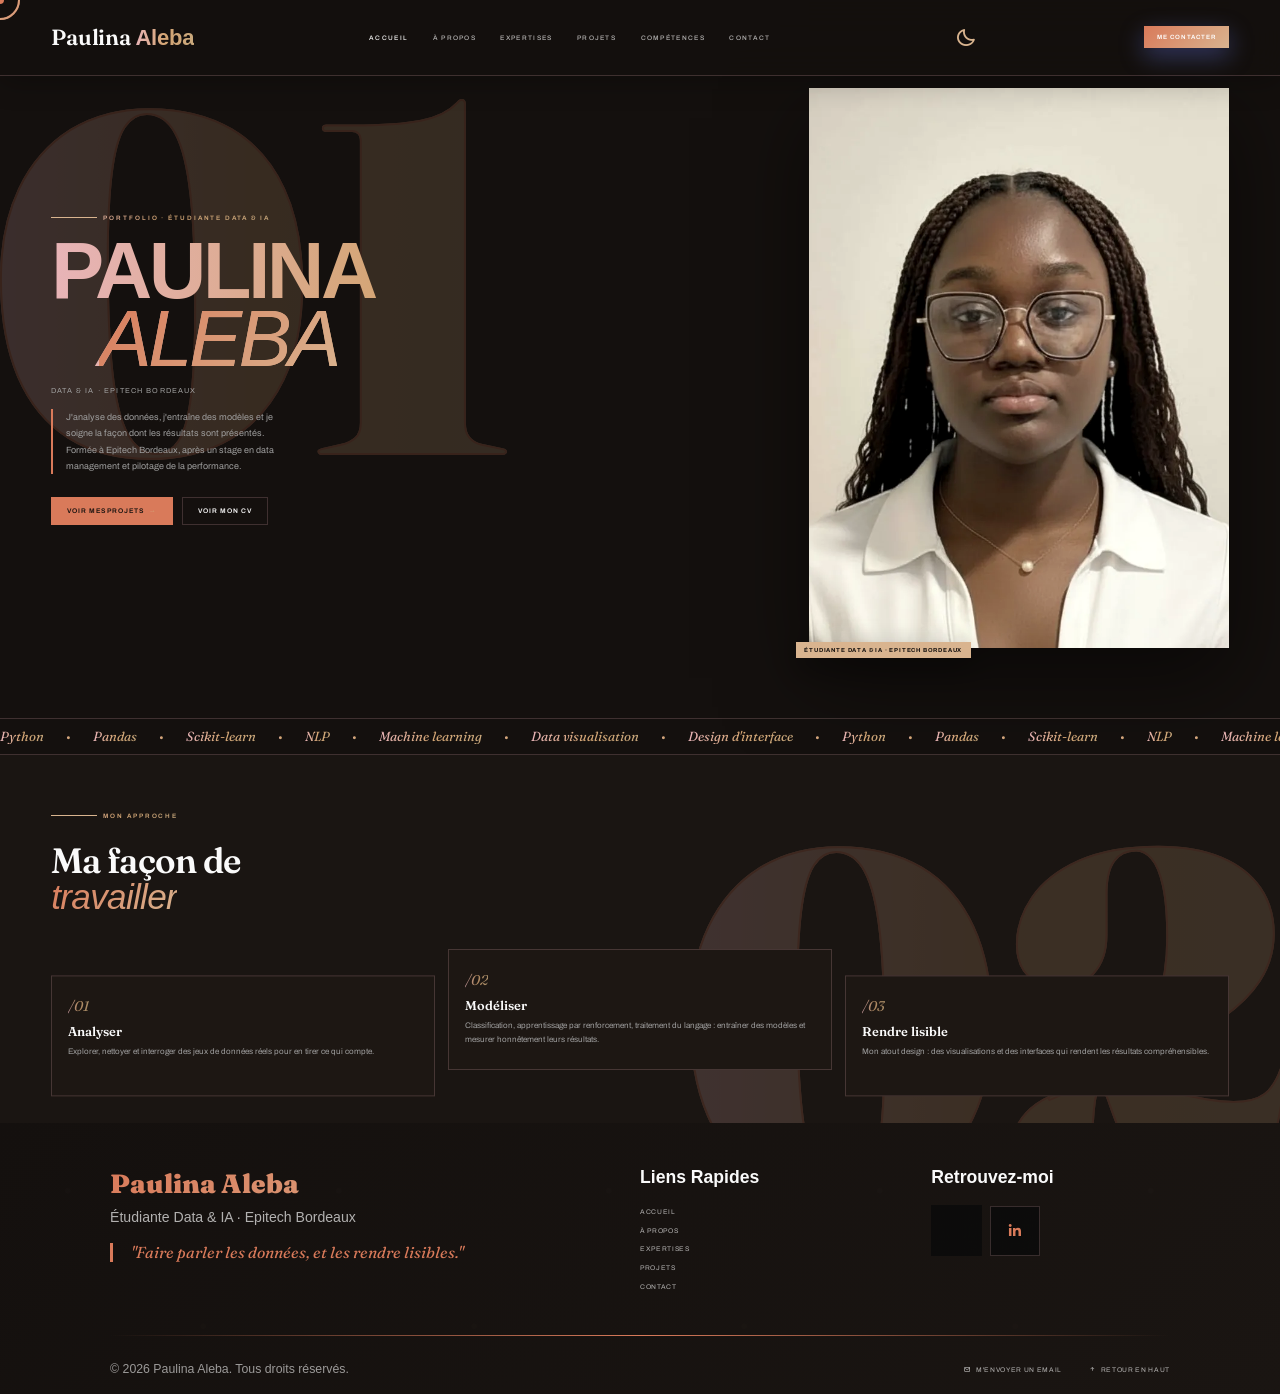
==== commit 6ea6748a: "Converts portfolio to single-page application Refactors the website architecture by consolidating al" ====
--- a/index.html
+++ b/index.html
@@ -1,1060 +1,1160 @@
 <!DOCTYPE html>
 <html lang="fr">
+
 <head>
     <meta charset="UTF-8" />
     <meta name="viewport" content="width=device-width, initial-scale=1.0" />
     <title>Paulina Aleba - Étudiante Data &amp; IA</title>
-    <meta name="description" content="Portfolio de Paulina Aleba, étudiante Data &amp; IA à Epitech Bordeaux : analyse de données, machine learning, NLP et visualisation.">
+    <meta name="description"
+        content="Portfolio de Paulina Aleba, étudiante Data &amp; IA à Epitech Bordeaux : analyse de données, machine learning, NLP et visualisation.">
     <link rel="stylesheet" href="resources/style.css" />
     <link rel="icon" type="image/svg+xml" href="resources/images/favicon.svg">
-    <link
-        href="https://unpkg.com/boxicons@2.1.4/css/boxicons.min.css"
-        rel="stylesheet"
-    />
+    <link href="https://unpkg.com/boxicons@2.1.4/css/boxicons.min.css" rel="stylesheet" />
     <link rel="preconnect" href="https://fonts.googleapis.com">
     <link rel="preconnect" href="https://fonts.gstatic.com" crossorigin>
-    <link href="https://fonts.googleapis.com/css2?family=Fraunces:ital,opsz,wght@0,9..144,300..900;1,9..144,300..900&family=Archivo:wght@300..800&display=swap" rel="stylesheet">
+    <link
+        href="https://fonts.googleapis.com/css2?family=Fraunces:ital,opsz,wght@0,9..144,300..900;1,9..144,300..900&family=Archivo:wght@300..800&display=swap"
+        rel="stylesheet">
     <link rel="stylesheet" href="resources/editorial-bold.css" />
 </head>
+
 <body>
 
-<header class="header">
-    <a href="#" data-page="home" class="logo">
-        Paulina <span>Aleba</span>
-    </a>
-
-    <i class="bx bx-menu" id="menu-icon"></i>
-
-    <nav class="navbar">
-        <a href="#" data-page="home" class="active">Accueil</a>
-        <a href="#" data-page="about">À propos</a>
-        <a href="#" data-page="expertises">Expertises</a>
-        <a href="#" data-page="projects">Projets</a>
-        <a href="#" data-page="competencies">Compétences</a>
-        <a href="#" data-page="contact">Contact</a>
-    </nav>
-
-    <button class="theme-toggle" id="theme-toggle" aria-label="Changer de thème">
-        <i class="bx bx-moon"></i>
-    </button>
-
-    <a class="gradient-btn" href="mailto:alebapaulina89@gmail.com?subject=Prise%20de%20contact">Me Contacter</a>
-</header>
-
-<main class="pages">
-
-<div class="page" id="page-home" role="region" aria-label="Accueil">
-<!-- ================= HERO ASYMÉTRIQUE ================= -->
-<section class="bold-hero" id="home">
-    <span class="bold-ghost-num">01</span>
-    <div class="bold-hero-grid">
-        <div class="bold-hero-type">
-            <span class="bold-kicker">Portfolio · Étudiante Data &amp; IA</span>
-            <h1 class="bold-title">
-                <span class="line l1">Paulina</span>
-                <span class="line l2"><span class="ital">Aleba</span></span>
-            </h1>
-            <p class="bold-role">Data &amp; IA · Epitech Bordeaux</p>
-            <p class="bold-intro">
-                J'analyse des données, j'entraîne des modèles et je soigne la façon
-                dont les résultats sont présentés. Formée à Epitech Bordeaux, après un
-                stage en data management et pilotage de la performance.
-            </p>
-            <div class="bold-cta">
-                <a href="#" data-page="projects" class="bold-btn">Voir mes projets <span>→</span></a>
-                <a href="resources/assets/Paulina_Aleba_CV.pdf" class="bold-btn ghost" target="_blank" rel="noopener">Voir mon CV</a>
+    <header class="header">
+        <a href="#" data-page="home" class="logo">
+            Paulina <span>Aleba</span>
+        </a>
+
+        <i class="bx bx-menu" id="menu-icon"></i>
+
+        <nav class="navbar">
+            <a href="#" data-page="home" class="active">Accueil</a>
+            <a href="#" data-page="about">À propos</a>
+            <a href="#" data-page="expertises">Expertises</a>
+            <a href="#" data-page="projects">Projets</a>
+            <a href="#" data-page="competencies">Compétences</a>
+            <a href="#" data-page="contact">Contact</a>
+        </nav>
+
+        <button class="theme-toggle" id="theme-toggle" aria-label="Changer de thème">
+            <i class="bx bx-moon"></i>
+        </button>
+
+        <a class="gradient-btn" href="mailto:alebapaulina89@gmail.com?subject=Prise%20de%20contact">Me Contacter</a>
+    </header>
+
+    <main class="pages">
+
+        <div class="page" id="page-home" role="region" aria-label="Accueil">
+            <!-- ================= HERO ASYMÉTRIQUE ================= -->
+            <section class="bold-hero" id="home">
+                <span class="bold-ghost-num">01</span>
+                <div class="bold-hero-grid">
+                    <div class="bold-hero-type">
+                        <span class="bold-kicker">Portfolio · Étudiante Data &amp; IA</span>
+                        <h1 class="bold-title">
+                            <span class="line l1">Paulina</span>
+                            <span class="line l2"><span class="ital">Aleba</span></span>
+                        </h1>
+                        <p class="bold-role">Data &amp; IA · Epitech Bordeaux</p>
+                        <p class="bold-intro">
+                            J'analyse des données, j'entraîne des modèles et je soigne la façon
+                            dont les résultats sont présentés. Formée à Epitech Bordeaux, après un
+                            stage en data management et pilotage de la performance.
+                        </p>
+                        <div class="bold-cta">
+                            <a href="#" data-page="projects" class="bold-btn">Voir mes projets <span>→</span></a>
+                            <a href="resources/assets/Paulina_Aleba_CV.pdf" class="bold-btn ghost" target="_blank"
+                                rel="noopener">Voir mon CV</a>
+                        </div>
+                    </div>
+
+                    <div class="bold-hero-photo">
+                        <div class="photo-frame">
+                            <img src="resources/images/Photo_Paulina.webp" alt="Portrait de Paulina Aleba">
+                        </div>
+                        <span class="photo-tag">Étudiante Data &amp; IA · Epitech Bordeaux</span>
+                    </div>
+                </div>
+
+                <div class="bold-marquee">
+                    <div class="marquee-track">
+                        <span>Python</span><span>•</span><span>Pandas</span><span>•</span><span>Scikit-learn</span><span>•</span><span>NLP</span><span>•</span><span>Machine
+                            learning</span><span>•</span><span>Data visualisation</span><span>•</span><span>Design
+                            d'interface</span><span>•</span>
+                        <span>Python</span><span>•</span><span>Pandas</span><span>•</span><span>Scikit-learn</span><span>•</span><span>NLP</span><span>•</span><span>Machine
+                            learning</span><span>•</span><span>Data visualisation</span><span>•</span><span>Design
+                            d'interface</span><span>•</span>
+                    </div>
+                </div>
+            </section>
+
+            <section class="bold-pillars" id="approche">
+                <span class="bold-ghost-num right">02</span>
+                <div class="pillars-head">
+                    <span class="bold-kicker">Mon approche</span>
+                    <h2 class="bold-h2">Ma façon de <span class="ital">travailler</span></h2>
+                </div>
+                <div class="pillars-grid">
+                    <article class="pillar offset-down">
+                        <span class="pillar-num">/01</span>
+                        <h3>Analyser</h3>
+                        <p>Explorer, nettoyer et interroger des jeux de données réels pour en tirer ce qui compte.</p>
+                    </article>
+                    <article class="pillar">
+                        <span class="pillar-num">/02</span>
+                        <h3>Modéliser</h3>
+                        <p>Classification, apprentissage par renforcement, traitement du langage : entraîner des modèles
+                            et mesurer honnêtement leurs résultats.</p>
+                    </article>
+                    <article class="pillar offset-down">
+                        <span class="pillar-num">/03</span>
+                        <h3>Rendre lisible</h3>
+                        <p>Mon atout design : des visualisations et des interfaces qui rendent les résultats
+                            compréhensibles.</p>
+                    </article>
+                </div>
+            </section>
+        </div>
+
+        <div class="page" id="page-about" role="region" aria-label="À propos">
+            <section class="bold-sub" id="about">
+                <span class="bold-ghost-num">À</span>
+                <div class="bold-sub-head">
+                    <span class="bold-kicker">À propos</span>
+                    <h1 class="bold-page-title">Data &amp; <span class="ital">IA</span><br>en formation</h1>
+                </div>
+
+                <div class="about-split">
+                    <div class="about-photo">
+                        <div class="photo-frame">
+                            <img src="resources/images/Pixarversionico.webp" alt="Paulina Aleba">
+                        </div>
+                        <span class="photo-tag">Rêve grand</span>
+                    </div>
+
+                    <div class="about-text">
+                        <span class="about-intro-label">Qui suis-je ?</span>
+                        <p class="bold-lead">
+                            Je suis une personne <span class="hl">calme et persévérante</span>, toujours soucieuse de
+                            m'améliorer. J'aime apprendre à mon rythme, découvrir de nouvelles idées et donner vie à des
+                            projets qui reflètent qui je suis.
+                        </p>
+                        <p class="bold-body">
+                            Je me forme à la data et à l'intelligence artificielle à Epitech Bordeaux : analyse de
+                            données, machine learning, apprentissage par renforcement, traitement du langage. Ma
+                            sensibilité au design me sert à rendre les résultats compréhensibles, dans une visualisation
+                            comme dans une interface.
+                        </p>
+
+                        <ul class="about-facts-list">
+                            <li class="fact-row">
+                                <span class="fact-k">Formation</span>
+                                <span class="fact-dot"></span>
+                                <span class="fact-v">Epitech Bordeaux</span>
+                            </li>
+                            <li class="fact-row">
+                                <span class="fact-k">Domaine</span>
+                                <span class="fact-dot"></span>
+                                <span class="fact-v">Data &amp; IA</span>
+                            </li>
+                            <li class="fact-row">
+                                <span class="fact-k">Localisation</span>
+                                <span class="fact-dot"></span>
+                                <span class="fact-v">Bordeaux</span>
+                            </li>
+                            <li class="fact-row">
+                                <span class="fact-k">Expérience</span>
+                                <span class="fact-dot"></span>
+                                <span class="fact-v">Stage data management - Sanctuaire Notre-Dame du Laus</span>
+                            </li>
+                        </ul>
+                    </div>
+                </div>
+            </section>
+
+
+            <section class="bold-sub parcours-section" id="parcours">
+                <div class="bold-sub-head">
+                    <span class="bold-kicker">Parcours</span>
+                    <h2 class="bold-h2">Ce que j'ai <span class="ital">fait</span></h2>
+                </div>
+
+                <ul class="parcours-list">
+                    <li class="parcours-item">
+                        <span class="parcours-date">Octobre 2026</span>
+                        <div class="parcours-body">
+                            <h3>Hackathon KB2M - projet lauréat</h3>
+                            <p>Avec mon équipe, nous avons remporté le hackathon de Keolis Bordeaux Métropole Mobilités
+                                avec <strong>Angle Gardien</strong>, un projecteur qui matérialise au sol les angles
+                                morts des bus.</p>
+                        </div>
+                    </li>
+                    <li class="parcours-item">
+                        <span class="parcours-date">Juin - août 2026</span>
+                        <div class="parcours-body">
+                            <h3>Assistante Data Management et Pilotage de la Performance</h3>
+                            <p>Stage au Sanctuaire Notre-Dame du Laus : amélioration du traitement et de l'exploitation
+                                des données, rédaction de la documentation technique des méthodes d'analyse.</p>
+                        </div>
+                    </li>
+                    <li class="parcours-item">
+                        <span class="parcours-date">Depuis 2025</span>
+                        <div class="parcours-body">
+                            <h3>Bachelor informatique - Epitech Bordeaux</h3>
+                            <p>Formation par projets : machine learning, apprentissage par renforcement, traitement
+                                du langage, développement et travail en équipe.</p>
+                        </div>
+                    </li>
+                </ul>
+            </section>
+        </div>
+
+        <div class="page" id="page-expertises" role="region" aria-label="Expertises">
+            <section class="services magazine-section bold-inner" id="expertises">
+                <span class="bold-ghost-num">EX</span>
+                <div class="bold-sub-head">
+                    <span class="bold-kicker">Expertises</span>
+                    <h1 class="bold-page-title">Ce que<br>je <span class="ital">sais</span> faire</h1>
+                </div>
+                <div class="magazine-container">
+                    <div class="services-magazine-grid bold-stagger">
+                        <div class="service-magazine-card">
+                            <div class="service-header">
+                                <div class="service-icon-wrapper">
+                                    <i class="bx bx-table"></i>
+                                </div>
+                                <h3>Analyse de données</h3>
+                            </div>
+                            <div class="service-content">
+                                <p class="service-quote">"Comprendre les données avant de les faire parler."</p>
+                                <p class="service-description">Explorer un jeu de données, le nettoyer, traiter les
+                                    valeurs manquantes et en tirer des indicateurs utiles. C'est ce que j'ai pratiqué en
+                                    stage, en data management et pilotage de la performance.</p>
+                                <div class="service-tags">
+                                    <span>Python</span>
+                                    <span>Pandas</span>
+                                    <span>Nettoyage de données</span>
+                                </div>
+                            </div>
+                        </div>
+                        <div class="service-magazine-card">
+                            <div class="service-header">
+                                <div class="service-icon-wrapper">
+                                    <i class="bx bx-brain"></i>
+                                </div>
+                                <h3>Machine learning</h3>
+                            </div>
+                            <div class="service-content">
+                                <p class="service-quote">"Un modèle ne vaut que par la façon dont on le mesure."</p>
+                                <p class="service-description">Classification, prédiction et apprentissage par
+                                    renforcement avec scikit-learn : préparation des features, entraînement, évaluation
+                                    honnête des résultats.</p>
+                                <div class="service-tags">
+                                    <span>Scikit-learn</span>
+                                    <span>Classification</span>
+                                    <span>Reinforcement learning</span>
+                                </div>
+                            </div>
+                        </div>
+                        <div class="service-magazine-card">
+                            <div class="service-header">
+                                <div class="service-icon-wrapper">
+                                    <i class="bx bx-message-square-detail"></i>
+                                </div>
+                                <h3>Traitement du langage</h3>
+                            </div>
+                            <div class="service-content">
+                                <p class="service-quote">"Transformer du texte en information exploitable."</p>
+                                <p class="service-description">Analyse de corpus (diversité lexicale, topics, entités,
+                                    résumé, similarité), clustering de textes et prompt engineering sur modèles locaux.
+                                </p>
+                                <div class="service-tags">
+                                    <span>NLTK / spaCy</span>
+                                    <span>TF-IDF</span>
+                                    <span>Clustering</span>
+                                </div>
+                            </div>
+                        </div>
+                        <div class="service-magazine-card">
+                            <div class="service-header">
+                                <div class="service-icon-wrapper">
+                                    <i class="bx bx-palette"></i>
+                                </div>
+                                <h3>Design &amp; restitution</h3>
+                            </div>
+                            <div class="service-content">
+                                <p class="service-quote">"Un résultat mal présenté est un résultat perdu."</p>
+                                <p class="service-description">Mon atout : des visualisations et des interfaces soignées
+                                    pour rendre les analyses compréhensibles par tous, du prototype Figma au frontend
+                                    déployé.</p>
+                                <div class="service-tags">
+                                    <span>Data visualisation</span>
+                                    <span>UI / UX</span>
+                                    <span>Figma</span>
+                                </div>
+                            </div>
+                        </div>
+                    </div>
+                </div>
+            </section>
+        </div>
+
+        <div class="page" id="page-projects" role="region" aria-label="Projets">
+            <section class="projects magazine-section bold-inner" id="projects">
+                <span class="bold-ghost-num right">03</span>
+                <div class="bold-sub-head">
+                    <span class="bold-kicker">Portfolio</span>
+                    <h1 class="bold-page-title">Mes <span class="ital">projets</span></h1>
+                </div>
+
+                <div class="projects-magazine-grid">
+                    <div class="project-magazine-card">
+                        <div class="project-image-wrapper">
+                            <img src="resources/images/projet-starttrek.svg" alt="START TREK">
+                            <div class="project-overlay">
+                                <div class="project-category">Reinforcement learning</div>
+                            </div>
+                        </div>
+                        <div class="project-content">
+                            <h3>START TREK - Apprentissage par renforcement</h3>
+                            <p class="project-description">Agents entraînés par renforcement : Q-learning sur
+                                l'environnement Taxi en notebook, puis Lunar Lander. J'ai pris en charge la partie PPO,
+                                mon binôme le DQN.</p>
+                            <div class="project-tech"><span>Python</span><span>PPO /
+                                    Q-learning</span><span>Gymnasium</span></div>
+                            <div class="project-links">
+                                <a href="https://github.com/NyxStackX" class="project-link" target="_blank"
+                                    rel="noopener"><i class="bx bxl-github"></i> Code source</a>
+                            </div>
+                        </div>
+                    </div>
+
+                    <div class="project-magazine-card">
+                        <div class="project-image-wrapper">
+                            <img src="resources/images/projet-cvrie.svg" alt="DR CVRIE">
+                            <div class="project-overlay">
+                                <div class="project-category">Machine learning</div>
+                            </div>
+                        </div>
+                        <div class="project-content">
+                            <h3>DR CVRIE - Diagnostic et témoignages</h3>
+                            <p class="project-description">Projet en deux volets : classification supervisée d'images de
+                                lésions cutanées (HAM10000, Harvard Dataverse) et clustering non supervisé de
+                                témoignages de patients. Projet de groupe avec soutenance.</p>
+                            <div class="project-tech"><span>Scikit-learn</span><span>NumPy</span><span>Clustering</span>
+                            </div>
+                            <div class="project-links">
+                                <a href="https://github.com/NyxStackX" class="project-link" target="_blank"
+                                    rel="noopener"><i class="bx bxl-github"></i> Code source</a>
+                            </div>
+                        </div>
+                    </div>
+
+                    <div class="project-magazine-card">
+                        <div class="project-image-wrapper">
+                            <img src="resources/images/projet-nexus.svg" alt="NEXUS">
+                            <div class="project-overlay">
+                                <div class="project-category">Data &amp; IA</div>
+                            </div>
+                        </div>
+                        <div class="project-content">
+                            <h3>NEXUS - Plateforme décisionnelle<span class="project-status">En cours</span></h3>
+                            <p class="project-description">Plateforme d'aide à la décision construite phase par phase :
+                                backend FastAPI, interface React et TypeScript, et une couche d'analyse qui transforme
+                                les données en recommandations.</p>
+                            <div class="project-tech"><span>FastAPI</span><span>React / TS</span><span>Machine
+                                    learning</span></div>
+                            <div class="project-links">
+                                <a href="https://github.com/NyxStackX" class="project-link" target="_blank"
+                                    rel="noopener"><i class="bx bxl-github"></i> Code source</a>
+                            </div>
+                        </div>
+                    </div>
+
+                    <div class="project-magazine-card">
+                        <div class="project-image-wrapper">
+                            <img src="resources/images/projet-alice.webp" alt="Bookworm NLP">
+                            <div class="project-overlay">
+                                <div class="project-category">Data Science / NLP</div>
+                            </div>
+                        </div>
+                        <div class="project-content">
+                            <h3>Bookworm - NLP sur livres</h3>
+                            <p class="project-description">Moteur NLP en CLI pour analyser des livres : diversité
+                                lexicale, topics, entités, résumé et similarité. Génération automatique de "book cards"
+                                synthétiques pour résumer efficacement chaque ouvrage.</p>
+                            <div class="project-tech"><span>Python</span><span>NLTK /
+                                    spaCy</span><span>Scikit-learn</span></div>
+                            <div class="project-links">
+                                <a href="https://github.com/NyxStackX" class="project-link" target="_blank"
+                                    rel="noopener"><i class="bx bxl-github"></i> Code source</a>
+                            </div>
+                        </div>
+                    </div>
+                    <div class="project-magazine-card">
+                        <div class="project-image-wrapper">
+                            <img src="resources/images/projet_tardis.webp" alt="TARDIS">
+                            <div class="project-overlay">
+                                <div class="project-category">Data Science / Séries temporelles</div>
+                            </div>
+                        </div>
+                        <div class="project-content">
+                            <h3>TARDIS - Prédiction temporelle</h3>
+                            <p class="project-description">Analyse et prédiction sur des séries temporelles :
+                                préparation des données, modélisation et visualisation des tendances.</p>
+                            <div class="project-tech"><span>Python</span><span>Pandas</span><span>Scikit-learn</span>
+                            </div>
+                            <div class="project-links">
+                                <a href="https://github.com/NyxStackX" class="project-link" target="_blank"
+                                    rel="noopener"><i class="bx bxl-github"></i> Code source</a>
+                            </div>
+                        </div>
+                    </div>
+                    <div class="project-magazine-card">
+                        <div class="project-image-wrapper">
+                            <img src="resources/images/projet-datadetective.svg" alt="DATA DETECTIVE">
+                            <div class="project-overlay">
+                                <div class="project-category">Data storytelling</div>
+                            </div>
+                        </div>
+                        <div class="project-content">
+                            <h3>DATA DETECTIVE - Enquête financière<span class="project-status">En cours</span></h3>
+                            <p class="project-description">Application d'investigation où l'utilisateur incarne un
+                                analyste et retrouve 47,8 M€ non retraçables dans un jeu de données. La solution est
+                                démontrable par l'analyse, jamais affichée dans l'interface.</p>
+                            <div class="project-tech"><span>Python / Pandas</span><span>SQL</span><span>Data
+                                    visualisation</span></div>
+                            <div class="project-links">
+                                <a href="https://github.com/NyxStackX" class="project-link" target="_blank"
+                                    rel="noopener"><i class="bx bxl-github"></i> Code source</a>
+                            </div>
+                        </div>
+                    </div>
+
+                    <div class="project-magazine-card">
+                        <div class="project-image-wrapper">
+                            <img src="resources/images/projet-vulgaria.svg" alt="VulgarIA">
+                            <div class="project-overlay">
+                                <div class="project-category">Projet d'équipe · NLP</div>
+                            </div>
+                        </div>
+                        <div class="project-content">
+                            <h3>VulgarIA - Plateforme de vulgarisation</h3>
+                            <p class="project-description">Plateforme de vulgarisation scientifique réalisée en équipe.
+                                J'ai réécrit le chatbot en Node.js avec une approche TF-IDF, développé le frontend
+                                multi-pages, intégré l'internationalisation et assuré le déploiement Docker.</p>
+                            <div class="project-tech"><span>Node.js</span><span>TF-IDF</span><span>Docker</span></div>
+                            <div class="project-links">
+                                <a href="https://github.com/NyxStackX" class="project-link" target="_blank"
+                                    rel="noopener"><i class="bx bxl-github"></i> Code source</a>
+                            </div>
+                        </div>
+                    </div>
+
+                    <div class="project-magazine-card">
+                        <div class="project-image-wrapper">
+                            <img src="resources/images/projet_titanickaggle.webp" alt="Prédiction Titanic Kaggle">
+                            <div class="project-overlay">
+                                <div class="project-category">Data Science</div>
+                            </div>
+                        </div>
+                        <div class="project-content">
+                            <h3>Prédiction de survie - Titanic</h3>
+                            <p class="project-description">Modèle de machine learning permettant de prédire la survie
+                                des passagers du Titanic à partir de données démographiques. Score obtenu : 0.77511 sur
+                                Kaggle.</p>
+                            <div class="project-tech"><span>Python</span><span>Pandas</span><span>Scikit-learn</span>
+                            </div>
+                            <div class="project-links">
+                                <a href="https://github.com/NyxStackX" class="project-link" target="_blank"
+                                    rel="noopener"><i class="bx bxl-github"></i> Code source</a>
+                            </div>
+                        </div>
+                    </div>
+                    <div class="project-magazine-card">
+                        <div class="project-image-wrapper">
+                            <img src="resources/images/projet-eliza.webp" alt="Travel Planner AI">
+                            <div class="project-overlay">
+                                <div class="project-category">IA / Chatbot</div>
+                            </div>
+                        </div>
+                        <div class="project-content">
+                            <h3>Travel Planner AI</h3>
+                            <p class="project-description">Chatbot intelligent qui organise des voyages selon budget,
+                                durée et envies. Génère destinations, activités et planning personnalisé adapté au
+                                profil utilisateur.</p>
+                            <div class="project-tech"><span>Python</span><span>NLP</span><span>API</span></div>
+                            <div class="project-links">
+                                <a href="https://github.com/NyxStackX" class="project-link" target="_blank"
+                                    rel="noopener"><i class="bx bxl-github"></i> Code source</a>
+                            </div>
+                        </div>
+                    </div>
+                    <div class="project-magazine-card">
+                        <div class="project-image-wrapper">
+                            <img src="resources/images/projet-rtype.svg" alt="R-TYPE">
+                            <div class="project-overlay">
+                                <div class="project-category">Projet d'équipe · C++</div>
+                            </div>
+                        </div>
+                        <div class="project-content">
+                            <h3>R-TYPE - Jeu multijoueur en réseau</h3>
+                            <p class="project-description">Shoot'em up multijoueur en C++ avec SFML, développé en
+                                équipe. Je suis responsable du client graphique, mes coéquipiers du serveur et du
+                                protocole réseau.</p>
+                            <div class="project-tech"><span>C++</span><span>SFML</span><span>CMake</span></div>
+                            <div class="project-links">
+                                <a href="https://github.com/NyxStackX" class="project-link" target="_blank"
+                                    rel="noopener"><i class="bx bxl-github"></i> Code source</a>
+                            </div>
+                        </div>
+                    </div>
+
+                    <div class="project-magazine-card">
+                        <div class="project-image-wrapper">
+                            <img src="resources/images/projet-livres.webp" alt="Site de découverte de livres">
+                            <div class="project-overlay">
+                                <div class="project-category">Développement Web</div>
+                            </div>
+                        </div>
+                        <div class="project-content">
+                            <h3>Site de découverte de livres</h3>
+                            <p class="project-description">Un site permettant de rechercher et découvrir des livres
+                                grâce à une API, avec affichage des informations principales.</p>
+                            <div class="project-tech"><span>HTML5</span><span>CSS3</span><span>JavaScript</span></div>
+                            <div class="project-links">
+                                <a href="https://github.com/NyxStackX/Librea" class="project-link" target="_blank"
+                                    rel="noopener"><i class="bx bxl-github"></i> Code source</a>
+                            </div>
+                        </div>
+                    </div>
+                </div>
+            </section>
+        </div>
+
+        <div class="page" id="page-competencies" role="region" aria-label="Compétences">
+            <section class="competencies magazine-section bold-inner" id="competencies">
+                <span class="bold-ghost-num">CO</span>
+                <div class="bold-sub-head">
+                    <span class="bold-kicker">Compétences</span>
+                    <h1 class="bold-page-title">Mes<br>savoir-<span class="ital">f</span>aire</h1>
+                </div>
+                <div class="magazine-container">
+                    <div class="competencies-intro">
+                        <p>Mes compétences, chacune reliée à un projet où je l'ai mise en pratique.</p>
+                    </div>
+
+                    <!-- Bloc 01 : Data & IA -->
+                    <div class="competency-block">
+                        <div class="block-header">
+                            <span class="block-number">01</span>
+                            <h3>Data &amp; IA</h3>
+                        </div>
+                        <div class="competency-grid">
+                            <div class="competency-card">
+                                <div class="competency-icon">
+                                    <i class="bx bx-table"></i>
+                                </div>
+                                <h4>Pandas</h4>
+                                <div class="competency-progress">
+                                    <div class="progress-bar">
+                                        <div class="progress-fill" style="width: 70%"></div>
+                                    </div>
+                                    <span class="progress-label">70% - Niveau intermédiaire</span>
+                                </div>
+                                <p class="competency-description">Exploration, nettoyage, agrégations, préparation des
+                                    données</p>
+                                <div class="competency-projects">
+                                    <span class="project-tag">Titanic</span>
+                                    <span class="project-tag">TARDIS</span>
+                                </div>
+                                <div class="competency-evidence">
+                                    <strong>Preuve :</strong> Préparation des jeux de données de mes projets de
+                                    prédiction
+                                </div>
+                            </div>
+
+                            <div class="competency-card">
+                                <div class="competency-icon">
+                                    <i class="bx bx-brain"></i>
+                                </div>
+                                <h4>Scikit-learn</h4>
+                                <div class="competency-progress">
+                                    <div class="progress-bar">
+                                        <div class="progress-fill" style="width: 65%"></div>
+                                    </div>
+                                    <span class="progress-label">65% - Niveau intermédiaire</span>
+                                </div>
+                                <p class="competency-description">Classification, régression, évaluation de modèles</p>
+                                <div class="competency-projects">
+                                    <span class="project-tag">Titanic</span>
+                                    <span class="project-tag">Bookworm</span>
+                                </div>
+                                <div class="competency-evidence">
+                                    <strong>Preuve :</strong> Score de 0.77511 sur la compétition Kaggle Titanic
+                                </div>
+                            </div>
+
+                            <div class="competency-card">
+                                <div class="competency-icon">
+                                    <i class="bx bx-message-square-detail"></i>
+                                </div>
+                                <h4>NLP</h4>
+                                <div class="competency-progress">
+                                    <div class="progress-bar">
+                                        <div class="progress-fill" style="width: 60%"></div>
+                                    </div>
+                                    <span class="progress-label">60% - Niveau intermédiaire</span>
+                                </div>
+                                <p class="competency-description">Tokenisation, entités nommées, topics, similarité,
+                                    TF-IDF</p>
+                                <div class="competency-projects">
+                                    <span class="project-tag">Bookworm</span>
+                                    <span class="project-tag">VulgarIA</span>
+                                </div>
+                                <div class="competency-evidence">
+                                    <strong>Preuve :</strong> Moteur d'analyse de livres en CLI et chatbot TF-IDF
+                                </div>
+                            </div>
+
+                            <div class="competency-card">
+                                <div class="competency-icon">
+                                    <i class="bx bx-line-chart"></i>
+                                </div>
+                                <h4>Data visualisation</h4>
+                                <div class="competency-progress">
+                                    <div class="progress-bar">
+                                        <div class="progress-fill" style="width: 65%"></div>
+                                    </div>
+                                    <span class="progress-label">65% - Niveau intermédiaire</span>
+                                </div>
+                                <p class="competency-description">Graphiques et restitution claire des résultats</p>
+                                <div class="competency-projects">
+                                    <span class="project-tag">TARDIS</span>
+                                </div>
+                                <div class="competency-evidence">
+                                    <strong>Preuve :</strong> Visualisation des séries temporelles du projet TARDIS
+                                </div>
+                            </div>
+                        </div>
+                    </div>
+
+                    <!-- Bloc 02 : Langages -->
+                    <div class="competency-block">
+                        <div class="block-header">
+                            <span class="block-number">02</span>
+                            <h3>Langages</h3>
+                        </div>
+                        <div class="competency-grid">
+                            <div class="competency-card">
+                                <div class="competency-icon">
+                                    <i class="bx bxl-html5"></i>
+                                </div>
+                                <h4>HTML5</h4>
+                                <div class="competency-progress">
+                                    <div class="progress-bar">
+                                        <div class="progress-fill" style="width: 90%"></div>
+                                    </div>
+                                    <span class="progress-label">90% - Maîtrise avancée</span>
+                                </div>
+                                <p class="competency-description">Structure sémantique, accessibilité, SEO, formulaires
+                                    avancés</p>
+                                <div class="competency-projects">
+                                    <span class="project-tag">Portfolio</span>
+                                    <span class="project-tag">Sites web</span>
+                                </div>
+                                <div class="competency-evidence">
+                                    <strong>Preuve :</strong> Création de plusieurs sites web responsives avec HTML5
+                                    sémantique
+                                </div>
+                            </div>
+
+                            <div class="competency-card">
+                                <div class="competency-icon">
+                                    <i class="bx bxl-css3"></i>
+                                </div>
+                                <h4>CSS3</h4>
+                                <div class="competency-progress">
+                                    <div class="progress-bar">
+                                        <div class="progress-fill" style="width: 85%"></div>
+                                    </div>
+                                    <span class="progress-label">85% - Maîtrise avancée</span>
+                                </div>
+                                <p class="competency-description">Flexbox, Grid, animations, transitions, design
+                                    responsive</p>
+                                <div class="competency-projects">
+                                    <span class="project-tag">Animations</span>
+                                    <span class="project-tag">UI Design</span>
+                                </div>
+                                <div class="competency-evidence">
+                                    <strong>Preuve :</strong> Designs modernes avec animations CSS et layouts complexes
+                                </div>
+                            </div>
+
+                            <div class="competency-card">
+                                <div class="competency-icon">
+                                    <i class="bx bxl-javascript"></i>
+                                </div>
+                                <h4>JavaScript</h4>
+                                <div class="competency-progress">
+                                    <div class="progress-bar">
+                                        <div class="progress-fill" style="width: 75%"></div>
+                                    </div>
+                                    <span class="progress-label">75% - Niveau intermédiaire</span>
+                                </div>
+                                <p class="competency-description">DOM manipulation, événements, fetch API, ES6+</p>
+                                <div class="competency-projects">
+                                    <span class="project-tag">Interactivité</span>
+                                    <span class="project-tag">API</span>
+                                </div>
+                                <div class="competency-evidence">
+                                    <strong>Preuve :</strong> Projets avec manipulation du DOM et appels API
+                                </div>
+                            </div>
+
+                            <div class="competency-card">
+                                <div class="competency-icon">
+                                    <i class="bx bxl-python"></i>
+                                </div>
+                                <h4>Python</h4>
+                                <div class="competency-progress">
+                                    <div class="progress-bar">
+                                        <div class="progress-fill" style="width: 70%"></div>
+                                    </div>
+                                    <span class="progress-label">70% - Niveau intermédiaire</span>
+                                </div>
+                                <p class="competency-description">Algorithmes, structures de données, scripts</p>
+                                <div class="competency-projects">
+                                    <span class="project-tag">Algorithmie</span>
+                                    <span class="project-tag">Scripts</span>
+                                </div>
+                                <div class="competency-evidence">
+                                    <strong>Preuve :</strong> Projets d'algorithmie et scripts d'automatisation
+                                </div>
+                            </div>
+                        </div>
+                    </div>
+
+                    <!-- Bloc 03 : Outils -->
+                    <div class="competency-block">
+                        <div class="block-header">
+                            <span class="block-number">03</span>
+                            <h3>Outils</h3>
+                        </div>
+                        <div class="competency-grid">
+                            <div class="competency-card">
+                                <div class="competency-icon">
+                                    <i class="bx bxl-git"></i>
+                                </div>
+                                <h4>Git & GitHub</h4>
+                                <div class="competency-progress">
+                                    <div class="progress-bar">
+                                        <div class="progress-fill" style="width: 80%"></div>
+                                    </div>
+                                    <span class="progress-label">80% - Bonne maîtrise</span>
+                                </div>
+                                <p class="competency-description">Versioning, branches, pull requests, collaboration</p>
+                                <div class="competency-projects">
+                                    <span class="project-tag">Versioning</span>
+                                    <span class="project-tag">Collaboration</span>
+                                </div>
+                                <div class="competency-evidence">
+                                    <strong>Preuve :</strong> Gestion de versions sur tous les projets, collaboration en
+                                    équipe
+                                </div>
+                            </div>
+
+                            <div class="competency-card">
+                                <div class="competency-icon">
+                                    <i class="bx bx-code-alt"></i>
+                                </div>
+                                <h4>VS Code</h4>
+                                <div class="competency-progress">
+                                    <div class="progress-bar">
+                                        <div class="progress-fill" style="width: 85%"></div>
+                                    </div>
+                                    <span class="progress-label">85% - Expert</span>
+                                </div>
+                                <p class="competency-description">Extensions, snippets, debugging, personnalisation</p>
+                                <div class="competency-projects">
+                                    <span class="project-tag">Productivité</span>
+                                    <span class="project-tag">Workflow</span>
+                                </div>
+                                <div class="competency-evidence">
+                                    <strong>Preuve :</strong> Configuration optimisée pour le développement web
+                                </div>
+                            </div>
+
+                            <div class="competency-card">
+                                <div class="competency-icon">
+                                    <i class="bx bxl-figma"></i>
+                                </div>
+                                <h4>Figma</h4>
+                                <div class="competency-progress">
+                                    <div class="progress-bar">
+                                        <div class="progress-fill" style="width: 75%"></div>
+                                    </div>
+                                    <span class="progress-label">75% - Niveau intermédiaire</span>
+                                </div>
+                                <p class="competency-description">Prototypage, design systems, collaboration design</p>
+                                <div class="competency-projects">
+                                    <span class="project-tag">UI/UX</span>
+                                    <span class="project-tag">Prototypes</span>
+                                </div>
+                                <div class="competency-evidence">
+                                    <strong>Preuve :</strong> Maquettes de projets et prototypage interactif
+                                </div>
+                            </div>
+
+                            <div class="competency-card">
+                                <div class="competency-icon">
+                                    <i class="bx bx-terminal"></i>
+                                </div>
+                                <h4>Linux & Shell</h4>
+                                <div class="competency-progress">
+                                    <div class="progress-bar">
+                                        <div class="progress-fill" style="width: 65%"></div>
+                                    </div>
+                                    <span class="progress-label">65% - Niveau débutant+</span>
+                                </div>
+                                <p class="competency-description">Commandes de base, navigation, scripts shell</p>
+                                <div class="competency-projects">
+                                    <span class="project-tag">Terminal</span>
+                                    <span class="project-tag">Scripts</span>
+                                </div>
+                                <div class="competency-evidence">
+                                    <strong>Preuve :</strong> Utilisation quotidienne de Linux et commandes shell
+                                </div>
+                            </div>
+                        </div>
+                    </div>
+
+                    <!-- Bloc 04 : Design & Création -->
+                    <div class="competency-block">
+                        <div class="block-header">
+                            <span class="block-number">04</span>
+                            <h3>Design & Création</h3>
+                        </div>
+                        <div class="competency-grid">
+                            <div class="competency-card">
+                                <div class="competency-icon">
+                                    <i class="bx bx-palette"></i>
+                                </div>
+                                <h4>UI/UX Design</h4>
+                                <div class="competency-progress">
+                                    <div class="progress-bar">
+                                        <div class="progress-fill" style="width: 80%"></div>
+                                    </div>
+                                    <span class="progress-label">80% - Bonne maîtrise</span>
+                                </div>
+                                <p class="competency-description">Interfaces utilisateur, expérience utilisateur,
+                                    wireframes</p>
+                                <div class="competency-projects">
+                                    <span class="project-tag">Interfaces</span>
+                                    <span class="project-tag">Wireframes</span>
+                                </div>
+                                <div class="competency-evidence">
+                                    <strong>Preuve :</strong> Conception d'interfaces pour mes projets web
+                                </div>
+                            </div>
+
+                            <div class="competency-card">
+                                <div class="competency-icon">
+                                    <i class="bx bx-devices"></i>
+                                </div>
+                                <h4>Responsive Design</h4>
+                                <div class="competency-progress">
+                                    <div class="progress-bar">
+                                        <div class="progress-fill" style="width: 85%"></div>
+                                    </div>
+                                    <span class="progress-label">85% - Maîtrise avancée</span>
+                                </div>
+                                <p class="competency-description">Mobile-first, media queries, adaptabilité tous écrans
+                                </p>
+                                <div class="competency-projects">
+                                    <span class="project-tag">Mobile</span>
+                                    <span class="project-tag">Tablette</span>
+                                </div>
+                                <div class="competency-evidence">
+                                    <strong>Preuve :</strong> Tous mes sites sont responsive et mobile-friendly
+                                </div>
+                            </div>
+
+                            <div class="competency-card">
+                                <div class="competency-icon">
+                                    <i class="bx bx-layer"></i>
+                                </div>
+                                <h4>Prototypage</h4>
+                                <div class="competency-progress">
+                                    <div class="progress-bar">
+                                        <div class="progress-fill" style="width: 75%"></div>
+                                    </div>
+                                    <span class="progress-label">75% - Niveau intermédiaire</span>
+                                </div>
+                                <p class="competency-description">Maquettes interactives, parcours utilisateur, tests
+                                </p>
+                                <div class="competency-projects">
+                                    <span class="project-tag">Maquettes</span>
+                                    <span class="project-tag">Tests</span>
+                                </div>
+                                <div class="competency-evidence">
+                                    <strong>Preuve :</strong> Prototypes interactifs pour validation de concepts
+                                </div>
+                            </div>
+
+                            <div class="competency-card">
+                                <div class="competency-icon">
+                                    <i class="bx bx-paint"></i>
+                                </div>
+                                <h4>Identité visuelle</h4>
+                                <div class="competency-progress">
+                                    <div class="progress-bar">
+                                        <div class="progress-fill" style="width: 72%"></div>
+                                    </div>
+                                    <span class="progress-label">72% - Niveau intermédiaire</span>
+                                </div>
+                                <p class="competency-description">Choix de palette, cohérence graphique, hiérarchie
+                                    visuelle</p>
+                                <div class="competency-projects">
+                                    <span class="project-tag">Branding</span>
+                                    <span class="project-tag">Direction artistique</span>
+                                </div>
+                                <div class="competency-evidence">
+                                    <strong>Preuve :</strong> Harmonisation des chartes visuelles sur mes pages
+                                    portfolio
+                                </div>
+                            </div>
+                        </div>
+                    </div>
+
+                    <!-- Auto-évaluation -->
+                    <div class="self-assessment">
+                        <h3>Auto-évaluation</h3>
+                        <div class="assessment-grid assessment-grid-4">
+                            <div class="assessment-item">
+                                <div class="assessment-icon">
+                                    <i class="bx bx-search"></i>
+                                </div>
+                                <h4>Autonomie</h4>
+                                <ul>
+                                    <li>Capacité à rechercher des solutions</li>
+                                    <li>Apprentissage par la pratique</li>
+                                    <li>Documentation et veille technologique</li>
+                                </ul>
+                            </div>
+
+                            <div class="assessment-item">
+                                <div class="assessment-icon">
+                                    <i class="bx bx-group"></i>
+                                </div>
+                                <h4>Travail d'équipe</h4>
+                                <ul>
+                                    <li>Collaboration sur des projets communs</li>
+                                    <li>Communication et partage</li>
+                                    <li>Gestion de conflits Git</li>
+                                </ul>
+                            </div>
+
+                            <div class="assessment-item">
+                                <div class="assessment-icon">
+                                    <i class="bx bx-bulb"></i>
+                                </div>
+                                <h4>Créativité</h4>
+                                <ul>
+                                    <li>Conception d'interfaces originales</li>
+                                    <li>Expérimentation et innovation</li>
+                                    <li>Design thinking</li>
+                                </ul>
+                            </div>
+
+                            <div class="assessment-item">
+                                <div class="assessment-icon">
+                                    <i class="bx bx-brain"></i>
+                                </div>
+                                <h4>Résolution de problèmes</h4>
+                                <ul>
+                                    <li>Analyse algorithmique</li>
+                                    <li>Débogage et optimisation</li>
+                                    <li>Pensée logique structurée</li>
+                                </ul>
+                            </div>
+                        </div>
+                    </div>
+
+                    <!-- CV Download -->
+                    <div class="cv-download-section">
+                        <h3>Mon Parcours</h3>
+                        <p>Téléchargez mon CV pour découvrir mon parcours académique et mes expériences.</p>
+                        <a href="resources/assets/Paulina_Aleba_CV.pdf" class="gradient-btn cv-btn" download>
+                            <i class="bx bx-download"></i>
+                            Télécharger mon CV
+                        </a>
+                    </div>
+                </div>
+            </section>
+        </div>
+
+        <div class="page" id="page-contact" role="region" aria-label="Contact">
+            <section class="contact magazine-section bold-inner" id="contact">
+                <span class="bold-ghost-num">CT</span>
+                <div class="bold-sub-head">
+                    <span class="bold-kicker">Contact</span>
+                    <h1 class="bold-page-title">Discutons<br>en<span class="ital">s</span>emble</h1>
+                </div>
+                <div class="magazine-container">
+                    <div class="contact-magazine-grid">
+                        <div class="contact-info">
+                            <div class="contact-intro">
+                                <h3>Stage, alternance ou projet data</h3>
+                                <p>Vous cherchez un profil data avec un œil pour la restitution ? Écrivez-moi, je
+                                    réponds rapidement.</p>
+                            </div>
+
+                            <div class="contact-details">
+                                <div class="contact-item">
+                                    <div class="contact-icon">
+                                        <i class="bx bx-envelope"></i>
+                                    </div>
+                                    <div class="contact-text">
+                                        <h4>Email</h4>
+                                        <p>alebapaulina89@gmail.com</p>
+                                    </div>
+                                </div>
+
+                                <div class="contact-item">
+                                    <div class="contact-icon">
+                                        <i class="bx bx-phone"></i>
+                                    </div>
+                                    <div class="contact-text">
+                                        <h4>Téléphone</h4>
+                                        <p>Sur demande</p>
+                                    </div>
+                                </div>
+
+                                <div class="contact-item">
+                                    <div class="contact-icon">
+                                        <i class="bx bx-map"></i>
+                                    </div>
+                                    <div class="contact-text">
+                                        <h4>Localisation</h4>
+                                        <p>Bordeaux</p>
+                                    </div>
+                                </div>
+
+                                <div class="contact-item">
+                                    <div class="contact-icon">
+                                        <i class="bx bx-briefcase"></i>
+                                    </div>
+                                    <div class="contact-text">
+                                        <h4>Statut</h4>
+                                        <p>Étudiante à Epitech Bordeaux</p>
+                                    </div>
+                                </div>
+                            </div>
+                        </div>
+
+                        <div class="contact-form">
+                            <div class="form-header">
+                                <h3>Envoyez-moi un message</h3>
+                                <p>Je vous répondrai au plus vite.</p>
+                            </div>
+
+                            <form action="https://formspree.io/f/xjgabzjv" method="POST">
+                                <div class="form-group">
+                                    <div class="input-wrapper">
+                                        <input type="text" name="name" placeholder="Votre nom" required>
+                                        <div class="input-line"></div>
+                                    </div>
+                                    <div class="input-wrapper">
+                                        <input type="email" name="email" placeholder="Votre email" required>
+                                        <div class="input-line"></div>
+                                    </div>
+                                </div>
+
+                                <div class="form-group full-width">
+                                    <div class="input-wrapper">
+                                        <input type="text" name="subject" placeholder="Sujet" required>
+                                        <div class="input-line"></div>
+                                    </div>
+                                </div>
+
+                                <div class="form-group full-width">
+                                    <div class="input-wrapper">
+                                        <textarea name="message" placeholder="Votre message..." rows="5"
+                                            required></textarea>
+                                        <div class="input-line"></div>
+                                    </div>
+                                </div>
+
+                                <button type="submit" class="magazine-btn full-width">
+                                    <i class="bx bx-send"></i>
+                                    Envoyer le message
+                                </button>
+                            </form>
+                        </div>
+                    </div>
+                </div>
+            </section>
+        </div>
+
+    </main>
+
+    <footer class="footer magazine-footer">
+        <div class="footer-content">
+            <div class="footer-main">
+                <div class="footer-brand">
+                    <h3>Paulina Aleba</h3>
+                    <p>Étudiante Data &amp; IA · Epitech Bordeaux</p>
+                    <div class="footer-quote">
+                        "Faire parler les données, et les rendre lisibles."
+                    </div>
+                </div>
+
+                <div class="footer-links">
+                    <h4>Liens Rapides</h4>
+                    <ul>
+                        <li><a href="#" data-page="home">Accueil</a></li>
+                        <li><a href="#" data-page="about">À propos</a></li>
+                        <li><a href="#" data-page="expertises">Expertises</a></li>
+                        <li><a href="#" data-page="projects">Projets</a></li>
+                        <li><a href="#" data-page="contact">Contact</a></li>
+                    </ul>
+                </div>
+
+                <div class="footer-social">
+                    <h4>Retrouvez-moi</h4>
+                    <div class="social-icons">
+                        <a href="https://github.com/NyxStackX" class="social-link" target="_blank" rel="noopener"
+                            aria-label="GitHub">
+                            <i class="bx bxl-github"></i>
+                        </a>
+                        <a href="https://www.linkedin.com/in/paulina-aleba-841705391/" class="social-link"
+                            target="_blank" rel="noopener" aria-label="LinkedIn">
+                            <i class="bx bxl-linkedin"></i>
+                        </a>
+                    </div>
+                </div>
+            </div>
+
+            <div class="footer-bottom">
+                <div class="footer-line"></div>
+                <div class="copyright-content">
+                    <p class="copyright">© 2026 Paulina Aleba. Tous droits réservés.</p>
+                    <div class="footer-actions">
+                        <a href="mailto:alebapaulina89@gmail.com" class="footer-link">
+                            <i class="bx bx-envelope"></i> M'envoyer un email
+                        </a>
+                        <a href="#" class="footer-link back-to-top">
+                            <i class="bx bx-up-arrow-alt"></i> Retour en haut
+                        </a>
+                    </div>
+                </div>
             </div>
         </div>
-
-        <div class="bold-hero-photo">
-            <div class="photo-frame">
-                <img src="resources/images/Photo_Paulina.webp" alt="Portrait de Paulina Aleba">
-            </div>
-            <span class="photo-tag">Étudiante Data &amp; IA · Epitech Bordeaux</span>
-        </div>
-    </div>
-
-    <div class="bold-marquee">
-        <div class="marquee-track">
-            <span>Python</span><span>•</span><span>Pandas</span><span>•</span><span>Scikit-learn</span><span>•</span><span>NLP</span><span>•</span><span>Machine learning</span><span>•</span><span>Data visualisation</span><span>•</span><span>Design d'interface</span><span>•</span>
-            <span>Python</span><span>•</span><span>Pandas</span><span>•</span><span>Scikit-learn</span><span>•</span><span>NLP</span><span>•</span><span>Machine learning</span><span>•</span><span>Data visualisation</span><span>•</span><span>Design d'interface</span><span>•</span>
-        </div>
-    </div>
-</section>
-
-<section class="bold-pillars" id="approche">
-    <span class="bold-ghost-num right">02</span>
-    <div class="pillars-head">
-        <span class="bold-kicker">Mon approche</span>
-        <h2 class="bold-h2">Ma façon de <span class="ital">travailler</span></h2>
-    </div>
-    <div class="pillars-grid">
-        <article class="pillar offset-down">
-            <span class="pillar-num">/01</span>
-            <h3>Analyser</h3>
-            <p>Explorer, nettoyer et interroger des jeux de données réels pour en tirer ce qui compte.</p>
-        </article>
-        <article class="pillar">
-            <span class="pillar-num">/02</span>
-            <h3>Modéliser</h3>
-            <p>Classification, apprentissage par renforcement, traitement du langage : entraîner des modèles et mesurer honnêtement leurs résultats.</p>
-        </article>
-        <article class="pillar offset-down">
-            <span class="pillar-num">/03</span>
-            <h3>Rendre lisible</h3>
-            <p>Mon atout design : des visualisations et des interfaces qui rendent les résultats compréhensibles.</p>
-        </article>
-    </div>
-</section>
-</div>
-
-<div class="page" id="page-about" role="region" aria-label="À propos">
-<section class="bold-sub" id="about">
-    <span class="bold-ghost-num">À</span>
-    <div class="bold-sub-head">
-        <span class="bold-kicker">À propos</span>
-        <h1 class="bold-page-title">Data &amp; <span class="ital">IA</span><br>en formation</h1>
-    </div>
-
-    <div class="about-split">
-        <div class="about-photo">
-            <div class="photo-frame">
-                <img src="resources/images/Pixarversionico.webp" alt="Paulina Aleba">
-            </div>
-            <span class="photo-tag">Rêve grand</span>
-        </div>
-
-        <div class="about-text">
-            <span class="about-intro-label">Qui suis-je ?</span>
-            <p class="bold-lead">
-                Je suis une personne <span class="hl">calme et persévérante</span>, toujours soucieuse de m'améliorer. J'aime apprendre à mon rythme, découvrir de nouvelles idées et donner vie à des projets qui reflètent qui je suis.
-            </p>
-            <p class="bold-body">
-                Je me forme à la data et à l'intelligence artificielle à Epitech Bordeaux : analyse de données, machine learning, apprentissage par renforcement, traitement du langage. Ma sensibilité au design me sert à rendre les résultats compréhensibles, dans une visualisation comme dans une interface.
-            </p>
-
-            <ul class="about-facts-list">
-                <li class="fact-row">
-                    <span class="fact-k">Formation</span>
-                    <span class="fact-dot"></span>
-                    <span class="fact-v">Epitech Bordeaux</span>
-                </li>
-                <li class="fact-row">
-                    <span class="fact-k">Domaine</span>
-                    <span class="fact-dot"></span>
-                    <span class="fact-v">Data &amp; IA</span>
-                </li>
-                <li class="fact-row">
-                    <span class="fact-k">Localisation</span>
-                    <span class="fact-dot"></span>
-                    <span class="fact-v">Bordeaux</span>
-                </li>
-                <li class="fact-row">
-                    <span class="fact-k">Expérience</span>
-                    <span class="fact-dot"></span>
-                    <span class="fact-v">Stage data management - Sanctuaire Notre-Dame du Laus</span>
-                </li>
-            </ul>
-        </div>
-    </div>
-</section>
-
-
-<section class="bold-sub parcours-section" id="parcours">
-    <div class="bold-sub-head">
-        <span class="bold-kicker">Parcours</span>
-        <h2 class="bold-h2">Ce que j'ai <span class="ital">fait</span></h2>
-    </div>
-
-    <ul class="parcours-list">
-        <li class="parcours-item">
-            <span class="parcours-date">Octobre 2026</span>
-            <div class="parcours-body">
-                <h3>Hackathon KB2M - projet lauréat</h3>
-                <p>Avec mon équipe, nous avons remporté le hackathon de Keolis Bordeaux Métropole Mobilités
-                   avec <strong>Angle Gardien</strong>, un projecteur qui matérialise au sol les angles morts des bus.</p>
-            </div>
-        </li>
-        <li class="parcours-item">
-            <span class="parcours-date">Juin - août 2026</span>
-            <div class="parcours-body">
-                <h3>Assistante Data Management et Pilotage de la Performance</h3>
-                <p>Stage au Sanctuaire Notre-Dame du Laus : amélioration du traitement et de l'exploitation
-                   des données, rédaction de la documentation technique des méthodes d'analyse.</p>
-            </div>
-        </li>
-        <li class="parcours-item">
-            <span class="parcours-date">Depuis 2025</span>
-            <div class="parcours-body">
-                <h3>Bachelor informatique - Epitech Bordeaux</h3>
-                <p>Formation par projets : machine learning, apprentissage par renforcement, traitement
-                   du langage, développement et travail en équipe.</p>
-            </div>
-        </li>
-    </ul>
-</section>
-</div>
-
-<div class="page" id="page-expertises" role="region" aria-label="Expertises">
-<section class="services magazine-section bold-inner" id="expertises">
-    <span class="bold-ghost-num">EX</span>
-    <div class="bold-sub-head">
-        <span class="bold-kicker">Expertises</span>
-        <h1 class="bold-page-title">Ce que<br>je <span class="ital">sais</span> faire</h1>
-    </div>
-    <div class="magazine-container">
-        <div class="services-magazine-grid bold-stagger">
-            <div class="service-magazine-card">
-                <div class="service-header">
-                    <div class="service-icon-wrapper">
-                        <i class="bx bx-table"></i>
-                    </div>
-                    <h3>Analyse de données</h3>
-                </div>
-                <div class="service-content">
-                    <p class="service-quote">"Comprendre les données avant de les faire parler."</p>
-                    <p class="service-description">Explorer un jeu de données, le nettoyer, traiter les valeurs manquantes et en tirer des indicateurs utiles. C'est ce que j'ai pratiqué en stage, en data management et pilotage de la performance.</p>
-                    <div class="service-tags">
-                        <span>Python</span>
-                        <span>Pandas</span>
-                        <span>Nettoyage de données</span>
-                    </div>
-                </div>
-            </div>
-            <div class="service-magazine-card">
-                <div class="service-header">
-                    <div class="service-icon-wrapper">
-                        <i class="bx bx-brain"></i>
-                    </div>
-                    <h3>Machine learning</h3>
-                </div>
-                <div class="service-content">
-                    <p class="service-quote">"Un modèle ne vaut que par la façon dont on le mesure."</p>
-                    <p class="service-description">Classification, prédiction et apprentissage par renforcement avec scikit-learn : préparation des features, entraînement, évaluation honnête des résultats.</p>
-                    <div class="service-tags">
-                        <span>Scikit-learn</span>
-                        <span>Classification</span>
-                        <span>Reinforcement learning</span>
-                    </div>
-                </div>
-            </div>
-            <div class="service-magazine-card">
-                <div class="service-header">
-                    <div class="service-icon-wrapper">
-                        <i class="bx bx-message-square-detail"></i>
-                    </div>
-                    <h3>Traitement du langage</h3>
-                </div>
-                <div class="service-content">
-                    <p class="service-quote">"Transformer du texte en information exploitable."</p>
-                    <p class="service-description">Analyse de corpus (diversité lexicale, topics, entités, résumé, similarité), clustering de textes et prompt engineering sur modèles locaux.</p>
-                    <div class="service-tags">
-                        <span>NLTK / spaCy</span>
-                        <span>TF-IDF</span>
-                        <span>Clustering</span>
-                    </div>
-                </div>
-            </div>
-            <div class="service-magazine-card">
-                <div class="service-header">
-                    <div class="service-icon-wrapper">
-                        <i class="bx bx-palette"></i>
-                    </div>
-                    <h3>Design &amp; restitution</h3>
-                </div>
-                <div class="service-content">
-                    <p class="service-quote">"Un résultat mal présenté est un résultat perdu."</p>
-                    <p class="service-description">Mon atout : des visualisations et des interfaces soignées pour rendre les analyses compréhensibles par tous, du prototype Figma au frontend déployé.</p>
-                    <div class="service-tags">
-                        <span>Data visualisation</span>
-                        <span>UI / UX</span>
-                        <span>Figma</span>
-                    </div>
-                </div>
-            </div>
-        </div>
-    </div>
-</section>
-</div>
-
-<div class="page" id="page-projects" role="region" aria-label="Projets">
-<section class="projects magazine-section bold-inner" id="projects">
-    <span class="bold-ghost-num right">03</span>
-    <div class="bold-sub-head">
-        <span class="bold-kicker">Portfolio</span>
-        <h1 class="bold-page-title">Mes <span class="ital">projets</span></h1>
-    </div>
-
-    <div class="projects-magazine-grid">
-        <div class="project-magazine-card">
-            <div class="project-image-wrapper">
-                <img src="resources/images/projet-starttrek.svg" alt="START TREK">
-                <div class="project-overlay"><div class="project-category">Reinforcement learning</div></div>
-            </div>
-            <div class="project-content">
-                <h3>START TREK - Apprentissage par renforcement</h3>
-                <p class="project-description">Agents entraînés par renforcement : Q-learning sur l'environnement Taxi en notebook, puis Lunar Lander. J'ai pris en charge la partie PPO, mon binôme le DQN.</p>
-                <div class="project-tech"><span>Python</span><span>PPO / Q-learning</span><span>Gymnasium</span></div>
-                <div class="project-links">
-                    <a href="https://github.com/NyxStackX" class="project-link" target="_blank" rel="noopener"><i class="bx bxl-github"></i> Code source</a>
-                </div>
-            </div>
-        </div>
-
-        <div class="project-magazine-card">
-            <div class="project-image-wrapper">
-                <img src="resources/images/projet-cvrie.svg" alt="DR CVRIE">
-                <div class="project-overlay"><div class="project-category">Machine learning</div></div>
-            </div>
-            <div class="project-content">
-                <h3>DR CVRIE - Diagnostic et témoignages</h3>
-                <p class="project-description">Projet en deux volets : classification supervisée d'images de lésions cutanées (HAM10000, Harvard Dataverse) et clustering non supervisé de témoignages de patients. Projet de groupe avec soutenance.</p>
-                <div class="project-tech"><span>Scikit-learn</span><span>NumPy</span><span>Clustering</span></div>
-                <div class="project-links">
-                    <a href="https://github.com/NyxStackX" class="project-link" target="_blank" rel="noopener"><i class="bx bxl-github"></i> Code source</a>
-                </div>
-            </div>
-        </div>
-
-        <div class="project-magazine-card">
-            <div class="project-image-wrapper">
-                <img src="resources/images/projet-nexus.svg" alt="NEXUS">
-                <div class="project-overlay"><div class="project-category">Data &amp; IA</div></div>
-            </div>
-            <div class="project-content">
-                <h3>NEXUS - Plateforme décisionnelle<span class="project-status">En cours</span></h3>
-                <p class="project-description">Plateforme d'aide à la décision construite phase par phase : backend FastAPI, interface React et TypeScript, et une couche d'analyse qui transforme les données en recommandations.</p>
-                <div class="project-tech"><span>FastAPI</span><span>React / TS</span><span>Machine learning</span></div>
-                <div class="project-links">
-                    <a href="https://github.com/NyxStackX" class="project-link" target="_blank" rel="noopener"><i class="bx bxl-github"></i> Code source</a>
-                </div>
-            </div>
-        </div>
-
-        <div class="project-magazine-card">
-            <div class="project-image-wrapper">
-                <img src="resources/images/projet-alice.webp" alt="Bookworm NLP">
-                <div class="project-overlay"><div class="project-category">Data Science / NLP</div></div>
-            </div>
-            <div class="project-content">
-                <h3>Bookworm - NLP sur livres</h3>
-                <p class="project-description">Moteur NLP en CLI pour analyser des livres : diversité lexicale, topics, entités, résumé et similarité. Génération automatique de "book cards" synthétiques pour résumer efficacement chaque ouvrage.</p>
-                <div class="project-tech"><span>Python</span><span>NLTK / spaCy</span><span>Scikit-learn</span></div>
-                <div class="project-links">
-                    <a href="https://github.com/NyxStackX" class="project-link" target="_blank" rel="noopener"><i class="bx bxl-github"></i> Code source</a>
-                </div>
-            </div>
-        </div>
-        <div class="project-magazine-card">
-            <div class="project-image-wrapper">
-                <img src="resources/images/projet_tardis.webp" alt="TARDIS">
-                <div class="project-overlay"><div class="project-category">Data Science / Séries temporelles</div></div>
-            </div>
-            <div class="project-content">
-                <h3>TARDIS - Prédiction temporelle</h3>
-                <p class="project-description">Analyse et prédiction sur des séries temporelles : préparation des données, modélisation et visualisation des tendances.</p>
-                <div class="project-tech"><span>Python</span><span>Pandas</span><span>Scikit-learn</span></div>
-                <div class="project-links">
-                    <a href="https://github.com/NyxStackX" class="project-link" target="_blank" rel="noopener"><i class="bx bxl-github"></i> Code source</a>
-                </div>
-            </div>
-        </div>
-        <div class="project-magazine-card">
-            <div class="project-image-wrapper">
-                <img src="resources/images/projet-datadetective.svg" alt="DATA DETECTIVE">
-                <div class="project-overlay"><div class="project-category">Data storytelling</div></div>
-            </div>
-            <div class="project-content">
-                <h3>DATA DETECTIVE - Enquête financière<span class="project-status">En cours</span></h3>
-                <p class="project-description">Application d'investigation où l'utilisateur incarne un analyste et retrouve 47,8 M€ non retraçables dans un jeu de données. La solution est démontrable par l'analyse, jamais affichée dans l'interface.</p>
-                <div class="project-tech"><span>Python / Pandas</span><span>SQL</span><span>Data visualisation</span></div>
-                <div class="project-links">
-                    <a href="https://github.com/NyxStackX" class="project-link" target="_blank" rel="noopener"><i class="bx bxl-github"></i> Code source</a>
-                </div>
-            </div>
-        </div>
-
-        <div class="project-magazine-card">
-            <div class="project-image-wrapper">
-                <img src="resources/images/projet-vulgaria.svg" alt="VulgarIA">
-                <div class="project-overlay"><div class="project-category">Projet d'équipe · NLP</div></div>
-            </div>
-            <div class="project-content">
-                <h3>VulgarIA - Plateforme de vulgarisation</h3>
-                <p class="project-description">Plateforme de vulgarisation scientifique réalisée en équipe. J'ai réécrit le chatbot en Node.js avec une approche TF-IDF, développé le frontend multi-pages, intégré l'internationalisation et assuré le déploiement Docker.</p>
-                <div class="project-tech"><span>Node.js</span><span>TF-IDF</span><span>Docker</span></div>
-                <div class="project-links">
-                    <a href="https://github.com/NyxStackX" class="project-link" target="_blank" rel="noopener"><i class="bx bxl-github"></i> Code source</a>
-                </div>
-            </div>
-        </div>
-
-        <div class="project-magazine-card">
-            <div class="project-image-wrapper">
-                <img src="resources/images/projet_titanickaggle.webp" alt="Prédiction Titanic Kaggle">
-                <div class="project-overlay"><div class="project-category">Data Science</div></div>
-            </div>
-            <div class="project-content">
-                <h3>Prédiction de survie - Titanic</h3>
-                <p class="project-description">Modèle de machine learning permettant de prédire la survie des passagers du Titanic à partir de données démographiques. Score obtenu : 0.77511 sur Kaggle.</p>
-                <div class="project-tech"><span>Python</span><span>Pandas</span><span>Scikit-learn</span></div>
-                <div class="project-links">
-                    <a href="https://github.com/NyxStackX" class="project-link" target="_blank" rel="noopener"><i class="bx bxl-github"></i> Code source</a>
-                </div>
-            </div>
-        </div>
-        <div class="project-magazine-card">
-            <div class="project-image-wrapper">
-                <img src="resources/images/projet-eliza.webp" alt="Travel Planner AI">
-                <div class="project-overlay"><div class="project-category">IA / Chatbot</div></div>
-            </div>
-            <div class="project-content">
-                <h3>Travel Planner AI</h3>
-                <p class="project-description">Chatbot intelligent qui organise des voyages selon budget, durée et envies. Génère destinations, activités et planning personnalisé adapté au profil utilisateur.</p>
-                <div class="project-tech"><span>Python</span><span>NLP</span><span>API</span></div>
-                <div class="project-links">
-                    <a href="https://github.com/NyxStackX" class="project-link" target="_blank" rel="noopener"><i class="bx bxl-github"></i> Code source</a>
-                </div>
-            </div>
-        </div>
-        <div class="project-magazine-card">
-            <div class="project-image-wrapper">
-                <img src="resources/images/projet-rtype.svg" alt="R-TYPE">
-                <div class="project-overlay"><div class="project-category">Projet d'équipe · C++</div></div>
-            </div>
-            <div class="project-content">
-                <h3>R-TYPE - Jeu multijoueur en réseau</h3>
-                <p class="project-description">Shoot'em up multijoueur en C++ avec SFML, développé en équipe. Je suis responsable du client graphique, mes coéquipiers du serveur et du protocole réseau.</p>
-                <div class="project-tech"><span>C++</span><span>SFML</span><span>CMake</span></div>
-                <div class="project-links">
-                    <a href="https://github.com/NyxStackX" class="project-link" target="_blank" rel="noopener"><i class="bx bxl-github"></i> Code source</a>
-                </div>
-            </div>
-        </div>
-
-        <div class="project-magazine-card">
-            <div class="project-image-wrapper">
-                <img src="resources/images/projet-livres.webp" alt="Site de découverte de livres">
-                <div class="project-overlay"><div class="project-category">Développement Web</div></div>
-            </div>
-            <div class="project-content">
-                <h3>Site de découverte de livres</h3>
-                <p class="project-description">Un site permettant de rechercher et découvrir des livres grâce à une API, avec affichage des informations principales.</p>
-                <div class="project-tech"><span>HTML5</span><span>CSS3</span><span>JavaScript</span></div>
-                <div class="project-links">
-                    <a href="https://github.com/NyxStackX/Librea" class="project-link" target="_blank" rel="noopener"><i class="bx bxl-github"></i> Code source</a>
-                </div>
-            </div>
-        </div>
-        </div>
-</section>
-</div>
-
-<div class="page" id="page-competencies" role="region" aria-label="Compétences">
-<section class="competencies magazine-section bold-inner" id="competencies">
-    <span class="bold-ghost-num">CO</span>
-    <div class="bold-sub-head">
-        <span class="bold-kicker">Compétences</span>
-        <h1 class="bold-page-title">Mes<br>savoir-<span class="ital">f</span>aire</h1>
-    </div>
-    <div class="magazine-container">
-        <div class="competencies-intro">
-            <p>Mes compétences, chacune reliée à un projet où je l'ai mise en pratique.</p>
-        </div>
-
-        <!-- Bloc 01 : Data & IA -->
-        <div class="competency-block">
-            <div class="block-header">
-                <span class="block-number">01</span>
-                <h3>Data &amp; IA</h3>
-            </div>
-            <div class="competency-grid">
-                <div class="competency-card">
-                    <div class="competency-icon">
-                        <i class="bx bx-table"></i>
-                    </div>
-                    <h4>Pandas</h4>
-                    <div class="competency-progress">
-                        <div class="progress-bar">
-                            <div class="progress-fill" style="width: 70%"></div>
-                        </div>
-                        <span class="progress-label">70% - Niveau intermédiaire</span>
-                    </div>
-                    <p class="competency-description">Exploration, nettoyage, agrégations, préparation des données</p>
-                    <div class="competency-projects">
-                        <span class="project-tag">Titanic</span>
-                        <span class="project-tag">TARDIS</span>
-                    </div>
-                    <div class="competency-evidence">
-                        <strong>Preuve :</strong> Préparation des jeux de données de mes projets de prédiction
-                    </div>
-                </div>
-
-                <div class="competency-card">
-                    <div class="competency-icon">
-                        <i class="bx bx-brain"></i>
-                    </div>
-                    <h4>Scikit-learn</h4>
-                    <div class="competency-progress">
-                        <div class="progress-bar">
-                            <div class="progress-fill" style="width: 65%"></div>
-                        </div>
-                        <span class="progress-label">65% - Niveau intermédiaire</span>
-                    </div>
-                    <p class="competency-description">Classification, régression, évaluation de modèles</p>
-                    <div class="competency-projects">
-                        <span class="project-tag">Titanic</span>
-                        <span class="project-tag">Bookworm</span>
-                    </div>
-                    <div class="competency-evidence">
-                        <strong>Preuve :</strong> Score de 0.77511 sur la compétition Kaggle Titanic
-                    </div>
-                </div>
-
-                <div class="competency-card">
-                    <div class="competency-icon">
-                        <i class="bx bx-message-square-detail"></i>
-                    </div>
-                    <h4>NLP</h4>
-                    <div class="competency-progress">
-                        <div class="progress-bar">
-                            <div class="progress-fill" style="width: 60%"></div>
-                        </div>
-                        <span class="progress-label">60% - Niveau intermédiaire</span>
-                    </div>
-                    <p class="competency-description">Tokenisation, entités nommées, topics, similarité, TF-IDF</p>
-                    <div class="competency-projects">
-                        <span class="project-tag">Bookworm</span>
-                        <span class="project-tag">VulgarIA</span>
-                    </div>
-                    <div class="competency-evidence">
-                        <strong>Preuve :</strong> Moteur d'analyse de livres en CLI et chatbot TF-IDF
-                    </div>
-                </div>
-
-                <div class="competency-card">
-                    <div class="competency-icon">
-                        <i class="bx bx-line-chart"></i>
-                    </div>
-                    <h4>Data visualisation</h4>
-                    <div class="competency-progress">
-                        <div class="progress-bar">
-                            <div class="progress-fill" style="width: 65%"></div>
-                        </div>
-                        <span class="progress-label">65% - Niveau intermédiaire</span>
-                    </div>
-                    <p class="competency-description">Graphiques et restitution claire des résultats</p>
-                    <div class="competency-projects">
-                        <span class="project-tag">TARDIS</span>
-                    </div>
-                    <div class="competency-evidence">
-                        <strong>Preuve :</strong> Visualisation des séries temporelles du projet TARDIS
-                    </div>
-                </div>
-            </div>
-        </div>
-
-        <!-- Bloc 02 : Langages -->
-        <div class="competency-block">
-            <div class="block-header">
-                <span class="block-number">02</span>
-                <h3>Langages</h3>
-            </div>
-            <div class="competency-grid">
-                <div class="competency-card">
-                    <div class="competency-icon">
-                        <i class="bx bxl-html5"></i>
-                    </div>
-                    <h4>HTML5</h4>
-                    <div class="competency-progress">
-                        <div class="progress-bar">
-                            <div class="progress-fill" style="width: 90%"></div>
-                        </div>
-                        <span class="progress-label">90% - Maîtrise avancée</span>
-                    </div>
-                    <p class="competency-description">Structure sémantique, accessibilité, SEO, formulaires avancés</p>
-                    <div class="competency-projects">
-                        <span class="project-tag">Portfolio</span>
-                        <span class="project-tag">Sites web</span>
-                    </div>
-                    <div class="competency-evidence">
-                        <strong>Preuve :</strong> Création de plusieurs sites web responsives avec HTML5 sémantique
-                    </div>
-                </div>
-
-                <div class="competency-card">
-                    <div class="competency-icon">
-                        <i class="bx bxl-css3"></i>
-                    </div>
-                    <h4>CSS3</h4>
-                    <div class="competency-progress">
-                        <div class="progress-bar">
-                            <div class="progress-fill" style="width: 85%"></div>
-                        </div>
-                        <span class="progress-label">85% - Maîtrise avancée</span>
-                    </div>
-                    <p class="competency-description">Flexbox, Grid, animations, transitions, design responsive</p>
-                    <div class="competency-projects">
-                        <span class="project-tag">Animations</span>
-                        <span class="project-tag">UI Design</span>
-                    </div>
-                    <div class="competency-evidence">
-                        <strong>Preuve :</strong> Designs modernes avec animations CSS et layouts complexes
-                    </div>
-                </div>
-
-                <div class="competency-card">
-                    <div class="competency-icon">
-                        <i class="bx bxl-javascript"></i>
-                    </div>
-                    <h4>JavaScript</h4>
-                    <div class="competency-progress">
-                        <div class="progress-bar">
-                            <div class="progress-fill" style="width: 75%"></div>
-                        </div>
-                        <span class="progress-label">75% - Niveau intermédiaire</span>
-                    </div>
-                    <p class="competency-description">DOM manipulation, événements, fetch API, ES6+</p>
-                    <div class="competency-projects">
-                        <span class="project-tag">Interactivité</span>
-                        <span class="project-tag">API</span>
-                    </div>
-                    <div class="competency-evidence">
-                        <strong>Preuve :</strong> Projets avec manipulation du DOM et appels API
-                    </div>
-                </div>
-
-                <div class="competency-card">
-                    <div class="competency-icon">
-                        <i class="bx bxl-python"></i>
-                    </div>
-                    <h4>Python</h4>
-                    <div class="competency-progress">
-                        <div class="progress-bar">
-                            <div class="progress-fill" style="width: 70%"></div>
-                        </div>
-                        <span class="progress-label">70% - Niveau intermédiaire</span>
-                    </div>
-                    <p class="competency-description">Algorithmes, structures de données, scripts</p>
-                    <div class="competency-projects">
-                        <span class="project-tag">Algorithmie</span>
-                        <span class="project-tag">Scripts</span>
-                    </div>
-                    <div class="competency-evidence">
-                        <strong>Preuve :</strong> Projets d'algorithmie et scripts d'automatisation
-                    </div>
-                </div>
-            </div>
-        </div>
-
-        <!-- Bloc 03 : Outils -->
-        <div class="competency-block">
-            <div class="block-header">
-                <span class="block-number">03</span>
-                <h3>Outils</h3>
-            </div>
-            <div class="competency-grid">
-                <div class="competency-card">
-                    <div class="competency-icon">
-                        <i class="bx bxl-git"></i>
-                    </div>
-                    <h4>Git & GitHub</h4>
-                    <div class="competency-progress">
-                        <div class="progress-bar">
-                            <div class="progress-fill" style="width: 80%"></div>
-                        </div>
-                        <span class="progress-label">80% - Bonne maîtrise</span>
-                    </div>
-                    <p class="competency-description">Versioning, branches, pull requests, collaboration</p>
-                    <div class="competency-projects">
-                        <span class="project-tag">Versioning</span>
-                        <span class="project-tag">Collaboration</span>
-                    </div>
-                    <div class="competency-evidence">
-                        <strong>Preuve :</strong> Gestion de versions sur tous les projets, collaboration en équipe
-                    </div>
-                </div>
-
-                <div class="competency-card">
-                    <div class="competency-icon">
-                        <i class="bx bx-code-alt"></i>
-                    </div>
-                    <h4>VS Code</h4>
-                    <div class="competency-progress">
-                        <div class="progress-bar">
-                            <div class="progress-fill" style="width: 85%"></div>
-                        </div>
-                        <span class="progress-label">85% - Expert</span>
-                    </div>
-                    <p class="competency-description">Extensions, snippets, debugging, personnalisation</p>
-                    <div class="competency-projects">
-                        <span class="project-tag">Productivité</span>
-                        <span class="project-tag">Workflow</span>
-                    </div>
-                    <div class="competency-evidence">
-                        <strong>Preuve :</strong> Configuration optimisée pour le développement web
-                    </div>
-                </div>
-
-                <div class="competency-card">
-                    <div class="competency-icon">
-                        <i class="bx bxl-figma"></i>
-                    </div>
-                    <h4>Figma</h4>
-                    <div class="competency-progress">
-                        <div class="progress-bar">
-                            <div class="progress-fill" style="width: 75%"></div>
-                        </div>
-                        <span class="progress-label">75% - Niveau intermédiaire</span>
-                    </div>
-                    <p class="competency-description">Prototypage, design systems, collaboration design</p>
-                    <div class="competency-projects">
-                        <span class="project-tag">UI/UX</span>
-                        <span class="project-tag">Prototypes</span>
-                    </div>
-                    <div class="competency-evidence">
-                        <strong>Preuve :</strong> Maquettes de projets et prototypage interactif
-                    </div>
-                </div>
-
-                <div class="competency-card">
-                    <div class="competency-icon">
-                        <i class="bx bx-terminal"></i>
-                    </div>
-                    <h4>Linux & Shell</h4>
-                    <div class="competency-progress">
-                        <div class="progress-bar">
-                            <div class="progress-fill" style="width: 65%"></div>
-                        </div>
-                        <span class="progress-label">65% - Niveau débutant+</span>
-                    </div>
-                    <p class="competency-description">Commandes de base, navigation, scripts shell</p>
-                    <div class="competency-projects">
-                        <span class="project-tag">Terminal</span>
-                        <span class="project-tag">Scripts</span>
-                    </div>
-                    <div class="competency-evidence">
-                        <strong>Preuve :</strong> Utilisation quotidienne de Linux et commandes shell
-                    </div>
-                </div>
-            </div>
-        </div>
-
-        <!-- Bloc 04 : Design & Création -->
-        <div class="competency-block">
-            <div class="block-header">
-                <span class="block-number">04</span>
-                <h3>Design & Création</h3>
-            </div>
-            <div class="competency-grid">
-                <div class="competency-card">
-                    <div class="competency-icon">
-                        <i class="bx bx-palette"></i>
-                    </div>
-                    <h4>UI/UX Design</h4>
-                    <div class="competency-progress">
-                        <div class="progress-bar">
-                            <div class="progress-fill" style="width: 80%"></div>
-                        </div>
-                        <span class="progress-label">80% - Bonne maîtrise</span>
-                    </div>
-                    <p class="competency-description">Interfaces utilisateur, expérience utilisateur, wireframes</p>
-                    <div class="competency-projects">
-                        <span class="project-tag">Interfaces</span>
-                        <span class="project-tag">Wireframes</span>
-                    </div>
-                    <div class="competency-evidence">
-                        <strong>Preuve :</strong> Conception d'interfaces pour mes projets web
-                    </div>
-                </div>
-
-                <div class="competency-card">
-                    <div class="competency-icon">
-                        <i class="bx bx-devices"></i>
-                    </div>
-                    <h4>Responsive Design</h4>
-                    <div class="competency-progress">
-                        <div class="progress-bar">
-                            <div class="progress-fill" style="width: 85%"></div>
-                        </div>
-                        <span class="progress-label">85% - Maîtrise avancée</span>
-                    </div>
-                    <p class="competency-description">Mobile-first, media queries, adaptabilité tous écrans</p>
-                    <div class="competency-projects">
-                        <span class="project-tag">Mobile</span>
-                        <span class="project-tag">Tablette</span>
-                    </div>
-                    <div class="competency-evidence">
-                        <strong>Preuve :</strong> Tous mes sites sont responsive et mobile-friendly
-                    </div>
-                </div>
-
-                <div class="competency-card">
-                    <div class="competency-icon">
-                        <i class="bx bx-layer"></i>
-                    </div>
-                    <h4>Prototypage</h4>
-                    <div class="competency-progress">
-                        <div class="progress-bar">
-                            <div class="progress-fill" style="width: 75%"></div>
-                        </div>
-                        <span class="progress-label">75% - Niveau intermédiaire</span>
-                    </div>
-                    <p class="competency-description">Maquettes interactives, parcours utilisateur, tests</p>
-                    <div class="competency-projects">
-                        <span class="project-tag">Maquettes</span>
-                        <span class="project-tag">Tests</span>
-                    </div>
-                    <div class="competency-evidence">
-                        <strong>Preuve :</strong> Prototypes interactifs pour validation de concepts
-                    </div>
-                </div>
-
-                <div class="competency-card">
-                    <div class="competency-icon">
-                        <i class="bx bx-paint"></i>
-                    </div>
-                    <h4>Identité visuelle</h4>
-                    <div class="competency-progress">
-                        <div class="progress-bar">
-                            <div class="progress-fill" style="width: 72%"></div>
-                        </div>
-                        <span class="progress-label">72% - Niveau intermédiaire</span>
-                    </div>
-                    <p class="competency-description">Choix de palette, cohérence graphique, hiérarchie visuelle</p>
-                    <div class="competency-projects">
-                        <span class="project-tag">Branding</span>
-                        <span class="project-tag">Direction artistique</span>
-                    </div>
-                    <div class="competency-evidence">
-                        <strong>Preuve :</strong> Harmonisation des chartes visuelles sur mes pages portfolio
-                    </div>
-                </div>
-            </div>
-        </div>
-
-        <!-- Auto-évaluation -->
-        <div class="self-assessment">
-            <h3>Auto-évaluation</h3>
-            <div class="assessment-grid assessment-grid-4">
-                <div class="assessment-item">
-                    <div class="assessment-icon">
-                        <i class="bx bx-search"></i>
-                    </div>
-                    <h4>Autonomie</h4>
-                    <ul>
-                        <li>Capacité à rechercher des solutions</li>
-                        <li>Apprentissage par la pratique</li>
-                        <li>Documentation et veille technologique</li>
-                    </ul>
-                </div>
-
-                <div class="assessment-item">
-                    <div class="assessment-icon">
-                        <i class="bx bx-group"></i>
-                    </div>
-                    <h4>Travail d'équipe</h4>
-                    <ul>
-                        <li>Collaboration sur des projets communs</li>
-                        <li>Communication et partage</li>
-                        <li>Gestion de conflits Git</li>
-                    </ul>
-                </div>
-
-                <div class="assessment-item">
-                    <div class="assessment-icon">
-                        <i class="bx bx-bulb"></i>
-                    </div>
-                    <h4>Créativité</h4>
-                    <ul>
-                        <li>Conception d'interfaces originales</li>
-                        <li>Expérimentation et innovation</li>
-                        <li>Design thinking</li>
-                    </ul>
-                </div>
-
-                <div class="assessment-item">
-                    <div class="assessment-icon">
-                        <i class="bx bx-brain"></i>
-                    </div>
-                    <h4>Résolution de problèmes</h4>
-                    <ul>
-                        <li>Analyse algorithmique</li>
-                        <li>Débogage et optimisation</li>
-                        <li>Pensée logique structurée</li>
-                    </ul>
-                </div>
-            </div>
-        </div>
-
-        <!-- CV Download -->
-        <div class="cv-download-section">
-            <h3>Mon Parcours</h3>
-            <p>Téléchargez mon CV pour découvrir mon parcours académique et mes expériences.</p>
-            <a href="resources/assets/Paulina_Aleba_CV.pdf" class="gradient-btn cv-btn" download>
-                <i class="bx bx-download"></i>
-                Télécharger mon CV
-            </a>
-        </div>
-    </div>
-</section>
-</div>
-
-<div class="page" id="page-contact" role="region" aria-label="Contact">
-<section class="contact magazine-section bold-inner" id="contact">
-    <span class="bold-ghost-num">CT</span>
-    <div class="bold-sub-head">
-        <span class="bold-kicker">Contact</span>
-        <h1 class="bold-page-title">Discutons<br>en<span class="ital">s</span>emble</h1>
-    </div>
-    <div class="magazine-container">
-        <div class="contact-magazine-grid">
-            <div class="contact-info">
-                <div class="contact-intro">
-                    <h3>Stage, alternance ou projet data</h3>
-                    <p>Vous cherchez un profil data avec un œil pour la restitution ? Écrivez-moi, je réponds rapidement.</p>
-                </div>
-
-                <div class="contact-details">
-                    <div class="contact-item">
-                        <div class="contact-icon">
-                            <i class="bx bx-envelope"></i>
-                        </div>
-                        <div class="contact-text">
-                            <h4>Email</h4>
-                            <p>alebapaulina89@gmail.com</p>
-                        </div>
-                    </div>
-
-                    <div class="contact-item">
-                        <div class="contact-icon">
-                            <i class="bx bx-phone"></i>
-                        </div>
-                        <div class="contact-text">
-                            <h4>Téléphone</h4>
-                            <p>Sur demande</p>
-                        </div>
-                    </div>
-
-                    <div class="contact-item">
-                        <div class="contact-icon">
-                            <i class="bx bx-map"></i>
-                        </div>
-                        <div class="contact-text">
-                            <h4>Localisation</h4>
-                            <p>Bordeaux</p>
-                        </div>
-                    </div>
-
-                    <div class="contact-item">
-                        <div class="contact-icon">
-                            <i class="bx bx-briefcase"></i>
-                        </div>
-                        <div class="contact-text">
-                            <h4>Statut</h4>
-                            <p>Étudiante à Epitech Bordeaux</p>
-                        </div>
-                    </div>
-                </div>
-            </div>
-
-            <div class="contact-form">
-                <div class="form-header">
-                    <h3>Envoyez-moi un message</h3>
-                    <p>Je vous répondrai au plus vite.</p>
-                </div>
-                
-                <form action="https://formspree.io/f/xjgabzjv" method="POST">
-                    <div class="form-group">
-                        <div class="input-wrapper">
-                            <input type="text" name="name" placeholder="Votre nom" required>
-                            <div class="input-line"></div>
-                        </div>
-                        <div class="input-wrapper">
-                            <input type="email" name="email" placeholder="Votre email" required>
-                            <div class="input-line"></div>
-                        </div>
-                    </div>
-                    
-                    <div class="form-group full-width">
-                        <div class="input-wrapper">
-                            <input type="text" name="subject" placeholder="Sujet" required>
-                            <div class="input-line"></div>
-                        </div>
-                    </div>
-                    
-                    <div class="form-group full-width">
-                        <div class="input-wrapper">
-                            <textarea name="message" placeholder="Votre message..." rows="5" required></textarea>
-                            <div class="input-line"></div>
-                        </div>
-                    </div>
-                    
-                    <button type="submit" class="magazine-btn full-width">
-                        <i class="bx bx-send"></i>
-                        Envoyer le message
-                    </button>
-                </form>
-            </div>
-        </div>
-    </div>
-</section>
-</div>
-
-</main>
-
-<footer class="footer magazine-footer">
-    <div class="footer-content">
-        <div class="footer-main">
-            <div class="footer-brand">
-                <h3>Paulina Aleba</h3>
-                <p>Étudiante Data &amp; IA · Epitech Bordeaux</p>
-                <div class="footer-quote">
-                    "Faire parler les données, et les rendre lisibles."
-                </div>
-            </div>
-
-            <div class="footer-links">
-                <h4>Liens Rapides</h4>
-                <ul>
-                    <li><a href="#" data-page="home">Accueil</a></li>
-                    <li><a href="#" data-page="about">À propos</a></li>
-                    <li><a href="#" data-page="expertises">Expertises</a></li>
-                    <li><a href="#" data-page="projects">Projets</a></li>
-                    <li><a href="#" data-page="contact">Contact</a></li>
-                </ul>
-            </div>
-
-            <div class="footer-social">
-                <h4>Retrouvez-moi</h4>
-                <div class="social-icons">
-                    <a href="https://github.com/NyxStackX" class="social-link" target="_blank" rel="noopener" aria-label="GitHub">
-                        <i class="bx bxl-github"></i>
-                    </a>
-                    <a href="https://www.linkedin.com/in/paulina-aleba-841705391/" class="social-link" target="_blank" rel="noopener" aria-label="LinkedIn">
-                        <i class="bx bxl-linkedin"></i>
-                    </a>
-                </div>
-            </div>
-        </div>
-
-        <div class="footer-bottom">
-            <div class="footer-line"></div>
-            <div class="copyright-content">
-                <p class="copyright">© 2026 Paulina Aleba. Tous droits réservés.</p>
-                <div class="footer-actions">
-                    <a href="mailto:alebapaulina89@gmail.com" class="footer-link">
-                        <i class="bx bx-envelope"></i> M'envoyer un email
-                    </a>
-                    <a href="#" class="footer-link back-to-top">
-                        <i class="bx bx-up-arrow-alt"></i> Retour en haut
-                    </a>
-                </div>
-            </div>
-        </div>
-    </div>
-</footer>
+    </footer>
 
     <script src="resources/js/script.js"></script>
 </body>
-</html>
+
+</html>
--- a/resources/style.css
+++ b/resources/style.css
@@ -15,42 +15,42 @@
     --second-bg-color: #1a1512;
     --bg-tertiary: #221b16;
     --card-bg: #1d1713;
-    
+
     /* Couleurs d'accent - Terracotta & Sable */
     --main-color: #d97a5a;
     --accent-color: #d9b48f;
     --accent-tertiary: #c98e6d;
-    
+
     /* Couleurs de texte */
     --text-color: #fafafa;
     --text-secondary: #a0a0a0;
     --text-muted: #6b6b6b;
-    
+
     /* Couleurs dégradées */
     --gradient: linear-gradient(135deg, #d97a5a 0%, #d9b48f 100%);
     --gradient-dark: linear-gradient(135deg, #1a1a1a 0%, #0a0a0a 100%);
     --gradient-glow: radial-gradient(ellipse at center, rgba(217, 122, 90, 0.15) 0%, transparent 70%);
-    
+
     /* Ombres */
     --shadow: 0 4px 30px rgba(0, 0, 0, 0.3);
     --shadow-soft: 0 4px 30px rgba(0, 0, 0, 0.3);
     --shadow-medium: 0 8px 40px rgba(0, 0, 0, 0.4);
     --shadow-glow: 0 0 60px rgba(232, 180, 184, 0.2);
-    
+
     /* Border */
     --border-color: rgba(232, 180, 184, 0.2);
     --border-subtle: rgba(255, 255, 255, 0.06);
     --border-accent: rgba(232, 180, 184, 0.2);
-    
+
     /* Header */
     --header-bg: rgba(20, 16, 14, 0.92);
     --input-border: rgba(232, 180, 184, 0.3);
-    
+
     /* Typographie */
     --font-display: 'Playfair Display', serif;
     --font-body: 'DM Sans', sans-serif;
     --font-mono: 'Space Grotesk', monospace;
-    
+
     /* Espacements */
     --spacing-xs: 0.5rem;
     --spacing-sm: 1rem;
@@ -58,7 +58,7 @@
     --spacing-lg: 4rem;
     --spacing-xl: 8rem;
     --spacing-2xl: 12rem;
-    
+
     /* Border radius */
     --radius-sm: 8px;
     --radius-md: 16px;
@@ -73,27 +73,27 @@
     --second-bg-color: #efe7dd;
     --bg-tertiary: #e6dacd;
     --card-bg: #fffdfa;
-    
+
     --main-color: #c25a38;
     --accent-color: #b07a4a;
     --accent-tertiary: #a86a45;
-    
+
     --text-color: #2a1f18;
     --text-secondary: #5c4f45;
     --text-muted: #8a7a6d;
-    
+
     --gradient: linear-gradient(135deg, #c25a38 0%, #c98e5a 100%);
     --gradient-glow: radial-gradient(ellipse at center, rgba(194, 90, 56, 0.1) 0%, transparent 70%);
-    
+
     --shadow: 0 4px 30px rgba(80, 50, 30, 0.08);
     --shadow-soft: 0 4px 30px rgba(80, 50, 30, 0.08);
     --shadow-medium: 0 8px 40px rgba(80, 50, 30, 0.12);
     --shadow-glow: 0 0 60px rgba(194, 90, 56, 0.15);
-    
+
     --border-color: rgba(120, 80, 50, 0.22);
     --border-subtle: rgba(80, 50, 30, 0.08);
     --border-accent: rgba(194, 90, 56, 0.3);
-    
+
     --header-bg: rgba(247, 242, 236, 0.97);
     --input-border: rgba(120, 80, 50, 0.25);
 }
@@ -108,10 +108,13 @@
     opacity: 0.12;
     -webkit-text-stroke-width: 2px;
 }
+
 /* Photo : retirer l'assombrissement en mode clair */
 :root.light-mode .photo-frame img,
 :root.light-mode .mcard-img img,
-:root.light-mode .project-image-wrapper img { filter: none; }
+:root.light-mode .project-image-wrapper img {
+    filter: none;
+}
 
 /* Theme Toggle Button */
 .theme-toggle {
@@ -177,24 +180,37 @@
 }
 
 @keyframes gradientShift {
-    0% { background-position: 0% 50%; }
-    50% { background-position: 100% 50%; }
-    100% { background-position: 0% 50%; }
+    0% {
+        background-position: 0% 50%;
+    }
+
+    50% {
+        background-position: 100% 50%;
+    }
+
+    100% {
+        background-position: 0% 50%;
+    }
 }
 
 @keyframes floatingOrbs {
-    0%, 100% {
+
+    0%,
+    100% {
         transform: translateY(0px) rotate(0deg);
         opacity: 0.3;
     }
+
     25% {
         transform: translateY(-20px) rotate(90deg);
         opacity: 0.5;
     }
+
     50% {
         transform: translateY(-40px) rotate(180deg);
         opacity: 0.7;
     }
+
     75% {
         transform: translateY(-20px) rotate(270deg);
         opacity: 0.5;
@@ -502,7 +518,7 @@
 .image-frame:hover {
     transform: scale(1.05) rotate(2deg);
     box-shadow: 0 0 40px var(--main-color),
-                0 25px 50px rgba(0, 0, 0, 0.4);
+        0 25px 50px rgba(0, 0, 0, 0.4);
 }
 
 .image-frame img {
@@ -619,9 +635,12 @@
 }
 
 @keyframes floatCard {
-    0%, 100% {
+
+    0%,
+    100% {
         transform: translateY(0px) rotate(0deg);
     }
+
     50% {
         transform: translateY(-20px) rotate(5deg);
     }
@@ -745,8 +764,8 @@
 
 .about-img img:hover {
     box-shadow: 0 0 25px var(--main-color),
-                0 0 50px var(--main-color),
-                0 0 100px var(--main-color);
+        0 0 50px var(--main-color),
+        0 0 100px var(--main-color);
     transform: scale(1.05) rotate(-5deg);
 }
 
@@ -778,11 +797,11 @@
 }
 
 .services-container {
-    display: flex;                
-    justify-content: space-between; 
-    align-items: flex-start;        
-    gap: 2.5rem;                    
-    flex-wrap: nowrap;             
+    display: flex;
+    justify-content: space-between;
+    align-items: flex-start;
+    gap: 2.5rem;
+    flex-wrap: nowrap;
 }
 
 .service-box {
@@ -1176,8 +1195,8 @@
 
 .project-card:hover {
     box-shadow: 0 0 25px var(--main-color),
-                0 0 50px var(--main-color),
-                0 20px 40px rgba(0, 0, 0, 0.7);
+        0 0 50px var(--main-color),
+        0 20px 40px rgba(0, 0, 0, 0.7);
     transform: translateY(-10px) scale(1.02);
 }
 
@@ -1205,7 +1224,7 @@
 
 .project-card:hover {
     box-shadow: 0 0 25px var(--main-color),
-                0 0 50px var(--main-color);
+        0 0 50px var(--main-color);
     transform: scale(1.02);
 }
 
@@ -1443,11 +1462,11 @@
     .about-wrapper {
         gap: 4rem;
     }
-    
+
     .about-heading {
         font-size: 4rem;
     }
-    
+
     .about-heading span {
         font-size: 2.8rem;
     }
@@ -1458,15 +1477,15 @@
     .about-wrapper {
         gap: 3.5rem;
     }
-    
+
     .about-heading {
         font-size: 3.5rem;
     }
-    
+
     .about-heading span {
         font-size: 2.5rem;
     }
-    
+
     .about-bio {
         font-size: 1.6rem;
     }
@@ -1478,47 +1497,47 @@
         padding: 6rem 4%;
         min-height: auto;
     }
-    
+
     .about-wrapper {
         display: flex;
         flex-direction: column;
         gap: 2.5rem;
     }
-    
+
     .about-visual {
         width: 100%;
         max-width: 450px;
         margin: 0 auto;
     }
-    
+
     .image-container {
         padding: 1rem;
     }
-    
+
     .image-container::before {
         top: 0.5rem;
         left: 0.5rem;
         right: -0.5rem;
         bottom: -0.5rem;
     }
-    
+
     .image-container img {
         width: 100%;
     }
-    
+
     .image-caption {
         font-size: 1rem;
         padding: 0.5rem 1rem;
         right: 1rem;
         bottom: -0.8rem;
     }
-    
+
     .about-details {
         width: 100%;
         padding: 0.5rem 0;
         text-align: center;
     }
-    
+
     .section-tag {
         font-size: 0.9rem;
         letter-spacing: 3px;
@@ -1526,29 +1545,29 @@
         margin-left: auto;
         margin-right: auto;
     }
-    
+
     .about-heading {
         font-size: 2.8rem;
         margin-bottom: 1.5rem;
     }
-    
+
     .about-heading span {
         font-size: 2rem;
         margin-top: 0.3rem;
     }
-    
+
     .about-bio {
         font-size: 1.5rem;
         margin-bottom: 1.5rem;
         line-height: 1.7;
     }
-    
+
     .about-divider {
         width: 50px;
         height: 3px;
         margin: 1.5rem auto;
     }
-    
+
     /* Style Hamburger - Info boxes en colonne */
     .info-grid {
         display: flex;
@@ -1557,7 +1576,7 @@
         margin-top: 1.5rem;
         justify-content: center;
     }
-    
+
     .info-box {
         display: flex;
         justify-content: space-between;
@@ -1567,16 +1586,16 @@
         border-bottom: 3px solid var(--main-color);
         border-radius: 4px;
     }
-    
+
     .info-box:hover {
         transform: translateY(-3px);
     }
-    
+
     .info-box h4 {
         font-size: 1.1rem;
         margin-bottom: 0;
     }
-    
+
     .info-box p {
         font-size: 1.3rem;
     }
@@ -1587,11 +1606,11 @@
     .about-heading {
         font-size: 2.5rem;
     }
-    
+
     .about-heading span {
         font-size: 1.8rem;
     }
-    
+
     .about-bio {
         font-size: 1.4rem;
     }
@@ -1602,45 +1621,45 @@
     .about {
         padding: 5rem 3%;
     }
-    
+
     .about-wrapper {
         gap: 2rem;
     }
-    
+
     .image-container {
         padding: 0.8rem;
     }
-    
+
     .image-caption {
         font-size: 0.9rem;
         padding: 0.4rem 0.8rem;
     }
-    
+
     .about-heading {
         font-size: 2rem;
         letter-spacing: 0;
     }
-    
+
     .about-heading span {
         font-size: 1.5rem;
     }
-    
+
     .about-bio {
         font-size: 1.3rem;
     }
-    
+
     .section-tag {
         font-size: 0.8rem;
     }
-    
+
     .info-box {
         padding: 0.8rem 1rem;
     }
-    
+
     .info-box h4 {
         font-size: 1rem;
     }
-    
+
     .info-box p {
         font-size: 1.2rem;
     }
@@ -1651,25 +1670,25 @@
     .about {
         padding: 4rem 2%;
     }
-    
+
     .about-heading {
         font-size: 1.8rem;
     }
-    
+
     .about-heading span {
         font-size: 1.3rem;
     }
-    
+
     .about-bio {
         font-size: 1.2rem;
     }
-    
+
     .info-box {
         flex-direction: column;
         align-items: flex-start;
         gap: 0.3rem;
     }
-    
+
     .info-box p {
         font-size: 1.1rem;
     }
@@ -1680,11 +1699,11 @@
     .about-heading {
         font-size: 1.5rem;
     }
-    
+
     .about-bio {
         font-size: 1.1rem;
     }
-    
+
     .image-container {
         padding: 0.5rem;
     }
@@ -1960,10 +1979,23 @@
    ============================================ */
 
 /* Masquer curseur natif sur tout le site */
-body, a, button, input, textarea, .magazine-btn, .gradient-btn, 
-.service-box, .project-card, .contact-item, .social-link,
-.info-box, .competency-card, .service-magazine-card, 
-.project-magazine-card, .theme-toggle, #menu-icon {
+body,
+a,
+button,
+input,
+textarea,
+.magazine-btn,
+.gradient-btn,
+.service-box,
+.project-card,
+.contact-item,
+.social-link,
+.info-box,
+.competency-card,
+.service-magazine-card,
+.project-magazine-card,
+.theme-toggle,
+#menu-icon {
     cursor: none !important;
 }
 
@@ -1979,9 +2011,9 @@
     z-index: 9999;
     transform: translate(-50%, -50%) scale(0);
     transition: transform 0.5s cubic-bezier(0.23, 1, 0.32, 1),
-                width 0.4s cubic-bezier(0.23, 1, 0.32, 1),
-                height 0.4s cubic-bezier(0.23, 1, 0.32, 1),
-                opacity 0.3s ease;
+        width 0.4s cubic-bezier(0.23, 1, 0.32, 1),
+        height 0.4s cubic-bezier(0.23, 1, 0.32, 1),
+        opacity 0.3s ease;
     opacity: 0;
 }
 
@@ -2003,8 +2035,8 @@
     border-radius: 50%;
     transform: translate(-50%, -50%) scale(0);
     transition: transform 0.3s cubic-bezier(0.23, 1, 0.32, 1),
-                width 0.3s ease,
-                height 0.3s ease;
+        width 0.3s ease,
+        height 0.3s ease;
 }
 
 .cursor-luxe.visible::before {
@@ -2031,9 +2063,11 @@
         transform: translate(-50%, -50%) scale(1);
         opacity: 0.3;
     }
+
     50% {
         opacity: 0.1;
     }
+
     100% {
         transform: translate(-50%, -50%) scale(1.8);
         opacity: 0;
@@ -2105,6 +2139,7 @@
         transform: translate(-50%, -50%) scale(0) rotate(-180deg);
         opacity: 0;
     }
+
     100% {
         transform: translate(-50%, -50%) scale(1) rotate(0deg);
         opacity: 1;
@@ -2119,7 +2154,7 @@
 :root.light-mode .cursor-luxe {
     mix-blend-mode: normal;
     background: linear-gradient(white, white) padding-box,
-                linear-gradient(135deg, var(--main-color), var(--accent-color)) border-box;
+        linear-gradient(135deg, var(--main-color), var(--accent-color)) border-box;
 }
 
 :root.light-mode .cursor-luxe::before {
@@ -2127,11 +2162,17 @@
 }
 
 /* Mobile - Restaurer curseur natif */
-@media (pointer: coarse), (max-width: 1024px) {
-    body, a, button, input, textarea {
+@media (pointer: coarse),
+(max-width: 1024px) {
+
+    body,
+    a,
+    button,
+    input,
+    textarea {
         cursor: auto !important;
     }
-    
+
     .cursor-luxe,
     .cursor-trail {
         display: none !important;
@@ -2380,11 +2421,11 @@
         grid-template-columns: 1fr;
         gap: 4rem;
     }
-    
+
     .contact-info {
         order: 1;
     }
-    
+
     .contact-form {
         order: 0;
     }
@@ -2394,31 +2435,31 @@
     .contact-magazine-grid {
         gap: 3rem;
     }
-    
+
     .contact-intro h3 {
         font-size: 2.4rem;
     }
-    
+
     .contact-item {
         padding: 1rem;
     }
-    
+
     .contact-icon {
         width: 45px;
         height: 45px;
         font-size: 1.6rem;
     }
-    
+
     .contact-form {
         padding: 2.5rem;
         border-radius: 20px;
     }
-    
+
     .form-group {
         grid-template-columns: 1fr;
         gap: 1.2rem;
     }
-    
+
     .form-header h3 {
         font-size: 2rem;
     }
@@ -2428,25 +2469,25 @@
     .contact-intro h3 {
         font-size: 2rem;
     }
-    
+
     .contact-text h4 {
         font-size: 1.4rem;
     }
-    
+
     .contact-text p {
         font-size: 1.2rem;
     }
-    
+
     .contact-form {
         padding: 2rem;
     }
-    
+
     .input-wrapper input,
     .input-wrapper textarea {
         padding: 1.2rem 1rem;
         font-size: 1.4rem;
     }
-    
+
     .magazine-btn.full-width {
         padding: 1.4rem;
         font-size: 1.5rem;
@@ -3550,7 +3591,8 @@
         font-size: 1.4rem;
     }
 
-    .assessment-grid, .assessment-grid-4 {
+    .assessment-grid,
+    .assessment-grid-4 {
         grid-template-columns: repeat(2, 1fr);
     }
 
@@ -3709,6 +3751,7 @@
         opacity: 1;
         visibility: visible;
     }
+
     100% {
         transform: translateY(0);
         opacity: 1;
@@ -3722,6 +3765,7 @@
         opacity: 1;
         visibility: visible;
     }
+
     100% {
         transform: translateY(-100%);
         opacity: 1;
@@ -3812,4 +3856,4 @@
 :root.light-mode .input-wrapper textarea:focus {
     border-color: var(--main-color);
     box-shadow: 0 0 0 4px rgba(212, 165, 116, 0.15);
-}
+}
--- a/resources/editorial-bold.css
+++ b/resources/editorial-bold.css
@@ -1,6 +1,6 @@
 /* ============================================================
-   EDITORIAL BOLD — mise en page asymétrique, grille cassée
-   Palette conservée (rose poudré / copper)
+EDITORIAL BOLD — mise en page asymétrique, grille cassée
+Palette conservée (rose poudré / copper)
    ============================================================ */
 
 :root {
@@ -9,8 +9,15 @@
 }
 
 /* --- Reset doux des anciens conteneurs hero pour repartir propre --- */
-.bold-hero, .bold-pillars { box-sizing: border-box; }
-.bold-hero *, .bold-pillars * { box-sizing: border-box; }
+.bold-hero,
+.bold-pillars {
+    box-sizing: border-box;
+}
+
+.bold-hero *,
+.bold-pillars * {
+    box-sizing: border-box;
+}
 
 /* ---------- HEADER (allégé, asymétrique) ---------- */
 .header {
@@ -19,8 +26,17 @@
     backdrop-filter: blur(18px);
     background: var(--header-bg);
 }
-.logo { font-family: var(--eb-display) !important; font-weight: 600; letter-spacing: -0.01em; }
-.navbar { gap: 2.2rem !important; }
+
+.logo {
+    font-family: var(--eb-display) !important;
+    font-weight: 600;
+    letter-spacing: -0.01em;
+}
+
+.navbar {
+    gap: 2.2rem !important;
+}
+
 .navbar a {
     font-family: var(--eb-body) !important;
     font-size: 0.74rem !important;
@@ -28,7 +44,12 @@
     letter-spacing: 0.2em;
     opacity: 0.7;
 }
-.navbar a:hover, .navbar a.active { opacity: 1; }
+
+.navbar a:hover,
+.navbar a.active {
+    opacity: 1;
+}
+
 .gradient-btn {
     font-family: var(--eb-body) !important;
     text-transform: uppercase;
@@ -45,9 +66,11 @@
     overflow: hidden;
     background: var(--bg-color);
 }
+
 .bold-ghost-num {
     position: absolute;
-    top: 4rem; left: -1rem;
+    top: 4rem;
+    left: -1rem;
     font-family: var(--eb-display);
     font-weight: 900;
     font-size: 38vw;
@@ -58,7 +81,12 @@
     pointer-events: none;
     z-index: 0;
 }
-.bold-ghost-num.right { left: auto; right: -2rem; top: 2rem; }
+
+.bold-ghost-num.right {
+    left: auto;
+    right: -2rem;
+    top: 2rem;
+}
 
 .bold-hero-grid {
     position: relative;
@@ -70,7 +98,11 @@
     min-height: 68vh;
 }
 
-.bold-hero-type { position: relative; z-index: 3; }
+.bold-hero-type {
+    position: relative;
+    z-index: 3;
+}
+
 .bold-kicker {
     display: inline-flex;
     align-items: center;
@@ -83,9 +115,11 @@
     color: var(--accent-color);
     margin-bottom: 1.8rem;
 }
+
 .bold-kicker::before {
     content: "";
-    width: 46px; height: 1px;
+    width: 46px;
+    height: 1px;
     background: var(--accent-color);
 }
 
@@ -99,8 +133,16 @@
     color: var(--text-color);
     text-transform: uppercase;
 }
-.bold-title .line { display: block; }
-.bold-title .l2 { padding-left: 0.6em; }   /* léger décalage du nom */
+
+.bold-title .line {
+    display: block;
+}
+
+.bold-title .l2 {
+    padding-left: 0.6em;
+}
+
+/* léger décalage du nom */
 .bold-title .ital,
 .bold-title .amp {
     font-style: italic;
@@ -131,7 +173,13 @@
     padding-left: 1.4rem;
 }
 
-.bold-cta { display: flex; gap: 1rem; margin-left: 0; flex-wrap: wrap; }
+.bold-cta {
+    display: flex;
+    gap: 1rem;
+    margin-left: 0;
+    flex-wrap: wrap;
+}
+
 .bold-btn {
     font-family: var(--eb-body);
     text-transform: uppercase;
@@ -145,17 +193,32 @@
     display: inline-flex;
     align-items: center;
     gap: 0.6rem;
-    transition: transform 0.3s cubic-bezier(.2,.7,.3,1), background 0.3s ease;
-}
-.bold-btn span { transition: transform 0.3s ease; }
-.bold-btn:hover { transform: translate(-2px,-2px); }
-.bold-btn:hover span { transform: translateX(5px); }
+    transition:
+        transform 0.3s cubic-bezier(0.2, 0.7, 0.3, 1),
+        background 0.3s ease;
+}
+
+.bold-btn span {
+    transition: transform 0.3s ease;
+}
+
+.bold-btn:hover {
+    transform: translate(-2px, -2px);
+}
+
+.bold-btn:hover span {
+    transform: translateX(5px);
+}
+
 .bold-btn.ghost {
     background: transparent;
     color: var(--text-color);
     border: 1px solid var(--border-color);
 }
-.bold-btn.ghost:hover { border-color: var(--main-color); }
+
+.bold-btn.ghost:hover {
+    border-color: var(--main-color);
+}
 
 /* Photo qui chevauche le texte */
 .bold-hero-photo {
@@ -163,16 +226,20 @@
     justify-self: end;
     width: 100%;
     max-width: 420px;
-    margin-left: -8%;          /* chevauchement sur le titre */
+    margin-left: -8%;
+    /* chevauchement sur le titre */
     z-index: 1;
 }
+
 .photo-frame {
     position: relative;
     aspect-ratio: 3 / 4;
     overflow: hidden;
-    transform: rotate(3deg);    /* incliné */
-    box-shadow: 0 30px 80px rgba(0,0,0,0.5);
-}
+    transform: rotate(3deg);
+    /* incliné */
+    box-shadow: 0 30px 80px rgba(0, 0, 0, 0.5);
+}
+
 .photo-frame::after {
     content: "";
     position: absolute;
@@ -182,19 +249,32 @@
     pointer-events: none;
     opacity: 0.4;
 }
+
 .photo-frame img {
-    width: 100%; height: 100%;
+    width: 100%;
+    height: 100%;
     object-fit: cover;
     filter: grayscale(0.2) contrast(1.05);
 }
 
 /* Accueil : photo droite (pas inclinée) */
-.bold-hero-photo .photo-frame { transform: none; }
-.bold-hero-photo .photo-frame::after { transform: scale(1.02); inset: -14px; }
-.bold-hero-photo .photo-tag { transform: none; }
+.bold-hero-photo .photo-frame {
+    transform: none;
+}
+
+.bold-hero-photo .photo-frame::after {
+    transform: scale(1.02);
+    inset: -14px;
+}
+
+.bold-hero-photo .photo-tag {
+    transform: none;
+}
+
 .photo-tag {
     position: absolute;
-    bottom: -1.2rem; left: -1.5rem;
+    bottom: -1.2rem;
+    left: -1.5rem;
     z-index: 5;
     background: var(--accent-color);
     color: var(--bg-color);
@@ -206,7 +286,7 @@
     text-transform: uppercase;
     padding: 0.6rem 1rem;
     transform: rotate(-3deg);
-    box-shadow: 0 10px 30px rgba(0,0,0,0.4);
+    box-shadow: 0 10px 30px rgba(0, 0, 0, 0.4);
 }
 
 /* Bandeau défilant */
@@ -222,6 +302,7 @@
     overflow: hidden;
     padding: 1.1rem 0;
 }
+
 .marquee-track {
     display: inline-flex;
     gap: 2.5rem;
@@ -229,16 +310,27 @@
     animation: eb-marquee 30s linear infinite;
     will-change: transform;
 }
+
 .marquee-track span {
     font-family: var(--eb-display);
     font-style: italic;
     font-size: 1.5rem;
     color: var(--text-secondary);
 }
-.marquee-track span:nth-child(even) { color: var(--main-color); font-style: normal; }
+
+.marquee-track span:nth-child(even) {
+    color: var(--main-color);
+    font-style: normal;
+}
+
 @keyframes eb-marquee {
-    from { transform: translateX(0); }
-    to   { transform: translateX(-50%); }
+    from {
+        transform: translateX(0);
+    }
+
+    to {
+        transform: translateX(-50%);
+    }
 }
 
 /* ---------- PILIERS (grille cassée) ---------- */
@@ -248,7 +340,14 @@
     background: var(--second-bg-color);
     overflow: hidden;
 }
-.pillars-head { position: relative; z-index: 2; margin-bottom: 4rem; max-width: 30rem; }
+
+.pillars-head {
+    position: relative;
+    z-index: 2;
+    margin-bottom: 4rem;
+    max-width: 30rem;
+}
+
 .bold-h2 {
     font-family: var(--eb-display);
     font-weight: 600;
@@ -258,27 +357,47 @@
     margin: 1rem 0 0;
     color: var(--text-color);
 }
+
 .bold-h2 .ital {
-    font-style: italic; font-weight: 300;
+    font-style: italic;
+    font-weight: 300;
     background: var(--gradient);
-    -webkit-background-clip: text; background-clip: text;
+    -webkit-background-clip: text;
+    background-clip: text;
     -webkit-text-fill-color: transparent;
 }
+
 .pillars-grid {
-    position: relative; z-index: 2;
+    position: relative;
+    z-index: 2;
     display: grid;
     grid-template-columns: repeat(3, 1fr);
     gap: 1.5rem;
 }
+
 .pillar {
     border: 1px solid var(--border-color);
     padding: 2.4rem 1.8rem 2.6rem;
     background: var(--card-bg);
-    transition: transform 0.4s cubic-bezier(.2,.7,.3,1), border-color 0.4s;
-}
-.pillar.offset-down { transform: translateY(3rem); }   /* décalage vertical */
-.pillar:hover { border-color: var(--main-color); transform: translateY(-6px); }
-.pillar.offset-down:hover { transform: translateY(calc(3rem - 6px)); }
+    transition:
+        transform 0.4s cubic-bezier(0.2, 0.7, 0.3, 1),
+        border-color 0.4s;
+}
+
+.pillar.offset-down {
+    transform: translateY(3rem);
+}
+
+/* décalage vertical */
+.pillar:hover {
+    border-color: var(--main-color);
+    transform: translateY(-6px);
+}
+
+.pillar.offset-down:hover {
+    transform: translateY(calc(3rem - 6px));
+}
+
 .pillar-num {
     font-family: var(--eb-display);
     font-style: italic;
@@ -286,6 +405,7 @@
     color: var(--accent-color);
     opacity: 0.8;
 }
+
 .pillar h3 {
     font-family: var(--eb-display);
     font-weight: 600;
@@ -293,6 +413,7 @@
     margin: 1rem 0 0.7rem;
     color: var(--text-color);
 }
+
 .pillar p {
     font-family: var(--eb-body);
     font-size: 0.92rem;
@@ -301,37 +422,89 @@
 }
 
 /* ---------- FOOTER (réaligné) ---------- */
-.footer { padding: 5rem 4% 2rem !important; }
-.footer-brand h3 { font-family: var(--eb-display) !important; }
-.footer-quote { font-family: var(--eb-display) !important; font-style: italic; }
-.footer-links a, .footer-link {
+.footer {
+    padding: 5rem 4% 2rem !important;
+}
+
+.footer-brand h3 {
+    font-family: var(--eb-display) !important;
+}
+
+.footer-quote {
+    font-family: var(--eb-display) !important;
+    font-style: italic;
+}
+
+.footer-links a,
+.footer-link {
     font-family: var(--eb-body) !important;
     text-transform: uppercase;
     letter-spacing: 0.1em;
     font-size: 0.76rem;
 }
+
 .footer-social a {
     border-radius: 0 !important;
     border: 1px solid var(--border-color) !important;
 }
-.footer-social a:hover { border-color: var(--main-color) !important; }
-
-::selection { background: var(--main-color); color: var(--bg-color); }
+
+.footer-social a:hover {
+    border-color: var(--main-color) !important;
+}
+
+::selection {
+    background: var(--main-color);
+    color: var(--bg-color);
+}
 
 /* ---------- ANIMATIONS D'ENTRÉE ---------- */
-@keyframes eb-rise { from { opacity: 0; transform: translateY(28px); } to { opacity: 1; transform: none; } }
-.bold-kicker, .bold-title .line, .bold-intro, .bold-cta, .bold-hero-photo {
-    animation: eb-rise 0.9s cubic-bezier(.2,.7,.3,1) both;
-}
-.bold-title .l1 { animation-delay: 0.1s; }
-.bold-title .l2 { animation-delay: 0.22s; }
-.bold-title .l3 { animation-delay: 0.34s; }
-.bold-intro { animation-delay: 0.5s; }
-.bold-cta { animation-delay: 0.6s; }
-.bold-hero-photo { animation-delay: 0.35s; }
+@keyframes eb-rise {
+    from {
+        opacity: 0;
+        transform: translateY(28px);
+    }
+
+    to {
+        opacity: 1;
+        transform: none;
+    }
+}
+
+.bold-kicker,
+.bold-title .line,
+.bold-intro,
+.bold-cta,
+.bold-hero-photo {
+    animation: eb-rise 0.9s cubic-bezier(0.2, 0.7, 0.3, 1) both;
+}
+
+.bold-title .l1 {
+    animation-delay: 0.1s;
+}
+
+.bold-title .l2 {
+    animation-delay: 0.22s;
+}
+
+.bold-title .l3 {
+    animation-delay: 0.34s;
+}
+
+.bold-intro {
+    animation-delay: 0.5s;
+}
+
+.bold-cta {
+    animation-delay: 0.6s;
+}
+
+.bold-hero-photo {
+    animation-delay: 0.35s;
+}
 
 /* Neutralise l'ancien section{min-height:100vh} pour les nouvelles sections */
-section.bold-hero, section.bold-pillars {
+section.bold-hero,
+section.bold-pillars {
     min-height: 0 !important;
     padding-left: 4% !important;
     padding-right: 4% !important;
@@ -339,15 +512,47 @@
 
 /* ---------- RESPONSIVE ---------- */
 @media (max-width: 900px) {
-    .bold-hero-grid { grid-template-columns: 1fr; gap: 3rem; min-height: auto; padding-bottom: 2rem; }
-    .bold-title .l2 { padding-left: 0.8em; }
-    .bold-title .l3 { padding-left: 0.3em; }
-    .bold-intro, .bold-cta { margin-left: 0; }
-    .bold-hero-photo { margin-left: 0; justify-self: center; max-width: 320px; }
-    .pillars-grid { grid-template-columns: 1fr; }
-    .pillar.offset-down { transform: none; }
-    .pillar.offset-down:hover { transform: translateY(-6px); }
-    .bold-ghost-num { font-size: 60vw; }
+    .bold-hero-grid {
+        grid-template-columns: 1fr;
+        gap: 3rem;
+        min-height: auto;
+        padding-bottom: 2rem;
+    }
+
+    .bold-title .l2 {
+        padding-left: 0.8em;
+    }
+
+    .bold-title .l3 {
+        padding-left: 0.3em;
+    }
+
+    .bold-intro,
+    .bold-cta {
+        margin-left: 0;
+    }
+
+    .bold-hero-photo {
+        margin-left: 0;
+        justify-self: center;
+        max-width: 320px;
+    }
+
+    .pillars-grid {
+        grid-template-columns: 1fr;
+    }
+
+    .pillar.offset-down {
+        transform: none;
+    }
+
+    .pillar.offset-down:hover {
+        transform: translateY(-6px);
+    }
+
+    .bold-ghost-num {
+        font-size: 60vw;
+    }
 }
 
 /* ============================================================
@@ -355,22 +560,30 @@
    ============================================================ */
 
 /* Neutralise les anciennes sections plein écran sur ces pages */
-.about, .services, .projects, .competencies, .contact {
+.about,
+.services,
+.projects,
+.competencies,
+.contact {
     min-height: 0 !important;
     padding: 11rem 4% 6rem !important;
     position: relative;
     overflow: hidden;
 }
-.about-container, .magazine-container {
+
+.about-container,
+.magazine-container {
     max-width: 1280px !important;
     margin: 0 auto !important;
     padding: 0 !important;
 }
 
 /* Titres de section façon hero : escalier + kicker filet */
-.section-badge, .section-tag {
+.section-badge,
+.section-tag {
     display: inline-flex !important;
-    align-items: center; gap: 0.7rem;
+    align-items: center;
+    gap: 0.7rem;
     background: transparent !important;
     border: none !important;
     padding: 0 !important;
@@ -383,9 +596,15 @@
     -webkit-text-fill-color: var(--accent-color) !important;
     margin-bottom: 1.4rem !important;
 }
-.section-badge::before, .section-tag::before {
-    content: ""; width: 46px; height: 1px; background: var(--accent-color);
-}
+
+.section-badge::before,
+.section-tag::before {
+    content: "";
+    width: 46px;
+    height: 1px;
+    background: var(--accent-color);
+}
+
 .section-title {
     font-family: var(--eb-display) !important;
     font-weight: 600 !important;
@@ -395,28 +614,37 @@
     text-transform: uppercase;
     margin: 0 0 1rem !important;
 }
+
 .section-title .highlight {
     background: var(--gradient);
-    -webkit-background-clip: text; background-clip: text;
+    -webkit-background-clip: text;
+    background-clip: text;
     -webkit-text-fill-color: transparent;
     font-style: normal;
 }
+
 .section-title .subtitle {
     display: block;
-    padding-left: 1.4em;          /* décalage escalier */
+    padding-left: 1.4em;
+    /* décalage escalier */
     font-style: italic;
     font-weight: 300;
     color: var(--text-secondary);
 }
+
 .magazine-divider {
-    width: 80px !important; height: 2px !important;
+    width: 80px !important;
+    height: 2px !important;
     background: var(--main-color) !important;
     margin: 1.5rem 0 3.5rem !important;
 }
 
 /* Gros chiffre fantôme par page */
-.about::before, .services::before, .projects::before,
-.competencies::before, .contact::before {
+.about::before,
+.services::before,
+.projects::before,
+.competencies::before,
+.contact::before {
     font-family: var(--eb-display);
     font-weight: 900;
     font-size: 34vw;
@@ -425,16 +653,37 @@
     -webkit-text-stroke: 2px var(--main-color);
     opacity: 0.16;
     position: absolute;
-    top: 3rem; right: -2rem;
+    top: 3rem;
+    right: -2rem;
     pointer-events: none;
     z-index: 0;
 }
-.about::before { content: "À"; }
-.services::before { content: "02"; }
-.projects::before { content: "03"; }
-.competencies::before { content: "04"; }
-.contact::before { content: "05"; }
-.about-container, .magazine-container { position: relative; z-index: 2; }
+
+.about::before {
+    content: "À";
+}
+
+.services::before {
+    content: "02";
+}
+
+.projects::before {
+    content: "03";
+}
+
+.competencies::before {
+    content: "04";
+}
+
+.contact::before {
+    content: "05";
+}
+
+.about-container,
+.magazine-container {
+    position: relative;
+    z-index: 2;
+}
 
 /* ---------- ABOUT : split décalé ---------- */
 .about-wrapper {
@@ -443,52 +692,103 @@
     gap: 4rem !important;
     align-items: start !important;
 }
-.about-visual { transform: translateY(2.5rem); }
+
+.about-visual {
+    transform: translateY(2.5rem);
+}
+
 .image-container {
-    border: none !important; border-radius: 0 !important;
-    background: transparent !important; position: relative;
-}
+    border: none !important;
+    border-radius: 0 !important;
+    background: transparent !important;
+    position: relative;
+}
+
 .image-container::after {
-    content: ""; position: absolute; inset: -16px;
-    border: 1px solid var(--main-color); opacity: 0.4;
+    content: "";
+    position: absolute;
+    inset: -16px;
+    border: 1px solid var(--main-color);
+    opacity: 0.4;
     transform: rotate(-4deg);
 }
+
 .image-container img {
-    border-radius: 0 !important; position: relative; z-index: 1;
+    border-radius: 0 !important;
+    position: relative;
+    z-index: 1;
     transform: rotate(2deg);
 }
+
 .image-caption {
-    background: var(--accent-color) !important; color: var(--bg-color) !important;
-    border-radius: 0 !important; text-transform: uppercase;
-    letter-spacing: 0.14em; font-size: 0.66rem; font-weight: 700;
-    transform: rotate(-3deg); z-index: 3;
-}
+    background: var(--accent-color) !important;
+    color: var(--bg-color) !important;
+    border-radius: 0 !important;
+    text-transform: uppercase;
+    letter-spacing: 0.14em;
+    font-size: 0.66rem;
+    font-weight: 700;
+    transform: rotate(-3deg);
+    z-index: 3;
+}
+
 .about-heading {
     font-family: var(--eb-display) !important;
     font-size: clamp(2.4rem, 5vw, 3.6rem) !important;
-    line-height: 1 !important; font-weight: 600 !important;
-}
+    line-height: 1 !important;
+    font-weight: 600 !important;
+}
+
 .about-heading span {
-    display: block; font-style: italic; font-weight: 300;
-    font-size: 0.55em; color: var(--text-secondary);
+    display: block;
+    font-style: italic;
+    font-weight: 300;
+    font-size: 0.55em;
+    color: var(--text-secondary);
     -webkit-text-fill-color: var(--text-secondary);
 }
-.about-bio { font-family: var(--eb-body) !important; line-height: 1.85 !important; color: var(--text-secondary) !important; }
+
+.about-bio {
+    font-family: var(--eb-body) !important;
+    line-height: 1.85 !important;
+    color: var(--text-secondary) !important;
+}
+
 .highlight-text {
-    background: var(--gradient); -webkit-background-clip: text;
-    background-clip: text; -webkit-text-fill-color: transparent; font-weight: 600;
-}
-.info-grid { gap: 0 !important; border-top: 1px solid var(--border-color); margin-top: 2rem; }
+    background: var(--gradient);
+    -webkit-background-clip: text;
+    background-clip: text;
+    -webkit-text-fill-color: transparent;
+    font-weight: 600;
+}
+
+.info-grid {
+    gap: 0 !important;
+    border-top: 1px solid var(--border-color);
+    margin-top: 2rem;
+}
+
 .info-box {
-    background: transparent !important; border: none !important;
-    border-bottom: 1px solid var(--border-color) !important; border-radius: 0 !important;
+    background: transparent !important;
+    border: none !important;
+    border-bottom: 1px solid var(--border-color) !important;
+    border-radius: 0 !important;
     padding: 1.3rem 0 !important;
 }
+
 .info-box h4 {
-    font-family: var(--eb-body) !important; text-transform: uppercase;
-    letter-spacing: 0.18em; font-size: 0.68rem; color: var(--accent-color) !important; margin-bottom: 0.3rem;
-}
-.info-box p { font-family: var(--eb-display) !important; font-size: 1.15rem !important; }
+    font-family: var(--eb-body) !important;
+    text-transform: uppercase;
+    letter-spacing: 0.18em;
+    font-size: 0.68rem;
+    color: var(--accent-color) !important;
+    margin-bottom: 0.3rem;
+}
+
+.info-box p {
+    font-family: var(--eb-display) !important;
+    font-size: 1.15rem !important;
+}
 
 /* ---------- EXPERTISES : cartes décalées ---------- */
 .services-magazine-grid {
@@ -496,25 +796,62 @@
     grid-template-columns: repeat(2, 1fr) !important;
     gap: 1.5rem !important;
 }
+
 .service-magazine-card {
-    background: var(--card-bg) !important; border: 1px solid var(--border-color) !important;
-    border-radius: 0 !important; padding: 2.4rem !important;
-    transition: transform 0.4s cubic-bezier(.2,.7,.3,1), border-color 0.4s !important;
-}
-.service-magazine-card:nth-child(even) { transform: translateY(2.5rem); }
-.service-magazine-card:hover { border-color: var(--main-color) !important; transform: translateY(-6px); }
-.service-magazine-card:nth-child(even):hover { transform: translateY(calc(2.5rem - 6px)); }
-.service-magazine-card h3 { font-family: var(--eb-display) !important; font-size: 1.5rem !important; }
+    background: var(--card-bg) !important;
+    border: 1px solid var(--border-color) !important;
+    border-radius: 0 !important;
+    padding: 2.4rem !important;
+    transition:
+        transform 0.4s cubic-bezier(0.2, 0.7, 0.3, 1),
+        border-color 0.4s !important;
+}
+
+.service-magazine-card:nth-child(even) {
+    transform: translateY(2.5rem);
+}
+
+.service-magazine-card:hover {
+    border-color: var(--main-color) !important;
+    transform: translateY(-6px);
+}
+
+.service-magazine-card:nth-child(even):hover {
+    transform: translateY(calc(2.5rem - 6px));
+}
+
+.service-magazine-card h3 {
+    font-family: var(--eb-display) !important;
+    font-size: 1.5rem !important;
+}
+
 .service-icon-wrapper {
-    color: var(--main-color); font-size: 1.6rem; margin-bottom: 0.5rem;
-    border-radius: 0 !important; background: transparent !important;
-}
-.service-quote { font-family: var(--eb-display) !important; font-style: italic; color: var(--accent-color) !important; }
-.service-description { font-family: var(--eb-body) !important; line-height: 1.75 !important; color: var(--text-secondary) !important; }
+    color: var(--main-color);
+    font-size: 1.6rem;
+    margin-bottom: 0.5rem;
+    border-radius: 0 !important;
+    background: transparent !important;
+}
+
+.service-quote {
+    font-family: var(--eb-display) !important;
+    font-style: italic;
+    color: var(--accent-color) !important;
+}
+
+.service-description {
+    font-family: var(--eb-body) !important;
+    line-height: 1.75 !important;
+    color: var(--text-secondary) !important;
+}
+
 .service-tags span {
-    border: 1px solid var(--border-color) !important; border-radius: 0 !important;
-    font-family: var(--eb-body) !important; text-transform: uppercase;
-    letter-spacing: 0.1em; font-size: 0.66rem;
+    border: 1px solid var(--border-color) !important;
+    border-radius: 0 !important;
+    font-family: var(--eb-body) !important;
+    text-transform: uppercase;
+    letter-spacing: 0.1em;
+    font-size: 0.66rem;
     color: var(--text-secondary) !important;
 }
 
@@ -524,86 +861,198 @@
     grid-template-columns: repeat(2, 1fr) !important;
     gap: 1.8rem !important;
 }
+
 .project-magazine-card {
-    background: var(--card-bg) !important; border: 1px solid var(--border-color) !important;
-    border-radius: 0 !important; overflow: hidden;
-    transition: transform 0.4s cubic-bezier(.2,.7,.3,1), border-color 0.4s !important;
-}
-.project-magazine-card:nth-child(3n+1) { transform: translateY(2.5rem); }
-.project-magazine-card:hover { border-color: var(--main-color) !important; transform: translateY(-6px); }
-.project-magazine-card:nth-child(3n+1):hover { transform: translateY(calc(2.5rem - 6px)); }
-.project-image-wrapper img { border-radius: 0 !important; filter: grayscale(0.1); }
+    background: var(--card-bg) !important;
+    border: 1px solid var(--border-color) !important;
+    border-radius: 0 !important;
+    overflow: hidden;
+    transition:
+        transform 0.4s cubic-bezier(0.2, 0.7, 0.3, 1),
+        border-color 0.4s !important;
+}
+
+.project-magazine-card:nth-child(3n + 1) {
+    transform: translateY(2.5rem);
+}
+
+.project-magazine-card:hover {
+    border-color: var(--main-color) !important;
+    transform: translateY(-6px);
+}
+
+.project-magazine-card:nth-child(3n + 1):hover {
+    transform: translateY(calc(2.5rem - 6px));
+}
+
+.project-image-wrapper img {
+    border-radius: 0 !important;
+    filter: grayscale(0.1);
+}
+
 .project-category {
-    background: var(--accent-color) !important; color: var(--bg-color) !important;
-    border-radius: 0 !important; text-transform: uppercase;
-    letter-spacing: 0.12em; font-size: 0.64rem; font-weight: 700;
-}
-.project-content h3 { font-family: var(--eb-display) !important; font-size: 1.5rem !important; }
-.project-description { font-family: var(--eb-body) !important; line-height: 1.7 !important; color: var(--text-secondary) !important; }
+    background: var(--accent-color) !important;
+    color: var(--bg-color) !important;
+    border-radius: 0 !important;
+    text-transform: uppercase;
+    letter-spacing: 0.12em;
+    font-size: 0.64rem;
+    font-weight: 700;
+}
+
+.project-content h3 {
+    font-family: var(--eb-display) !important;
+    font-size: 1.5rem !important;
+}
+
+.project-description {
+    font-family: var(--eb-body) !important;
+    line-height: 1.7 !important;
+    color: var(--text-secondary) !important;
+}
+
 .project-tech span {
-    border: 1px solid var(--border-color) !important; border-radius: 0 !important;
-    font-family: var(--eb-body) !important; text-transform: uppercase; font-size: 0.64rem; letter-spacing: 0.08em;
+    border: 1px solid var(--border-color) !important;
+    border-radius: 0 !important;
+    font-family: var(--eb-body) !important;
+    text-transform: uppercase;
+    font-size: 0.64rem;
+    letter-spacing: 0.08em;
     color: var(--text-secondary) !important;
 }
+
 .project-link {
-    border-radius: 0 !important; font-family: var(--eb-body) !important;
-    text-transform: uppercase; letter-spacing: 0.1em; font-size: 0.72rem;
+    border-radius: 0 !important;
+    font-family: var(--eb-body) !important;
+    text-transform: uppercase;
+    letter-spacing: 0.1em;
+    font-size: 0.72rem;
 }
 
 /* ---------- COMPÉTENCES ---------- */
-.competency-block { margin-bottom: 3.5rem; }
-.block-number { font-family: var(--eb-display) !important; font-style: italic; color: var(--accent-color) !important; }
-.competency-card, .assessment-item {
-    background: var(--card-bg) !important; border: 1px solid var(--border-color) !important;
-    border-radius: 0 !important; transition: border-color 0.4s, transform 0.4s !important;
-}
-.competency-card:hover, .assessment-item:hover { border-color: var(--main-color) !important; transform: translateY(-4px); }
-.competency-card h3, .assessment-item h4 { font-family: var(--eb-display) !important; }
+.competency-block {
+    margin-bottom: 3.5rem;
+}
+
+.block-number {
+    font-family: var(--eb-display) !important;
+    font-style: italic;
+    color: var(--accent-color) !important;
+}
+
+.competency-card,
+.assessment-item {
+    background: var(--card-bg) !important;
+    border: 1px solid var(--border-color) !important;
+    border-radius: 0 !important;
+    transition:
+        border-color 0.4s,
+        transform 0.4s !important;
+}
+
+.competency-card:hover,
+.assessment-item:hover {
+    border-color: var(--main-color) !important;
+    transform: translateY(-4px);
+}
+
+.competency-card h3,
+.assessment-item h4 {
+    font-family: var(--eb-display) !important;
+}
 
 /* ---------- CONTACT ---------- */
-.contact-form, .contact-info, .info-card, .contact-card {
-    border-radius: 0 !important; border: 1px solid var(--border-color) !important;
-}
-.contact input, .contact textarea {
-    border-radius: 0 !important; font-family: var(--eb-body) !important;
-}
-.contact button, .submit-btn, .send-btn {
-    border-radius: 0 !important; font-family: var(--eb-body) !important;
-    text-transform: uppercase; letter-spacing: 0.14em;
+.contact-form,
+.contact-info,
+.info-card,
+.contact-card {
+    border-radius: 0 !important;
+    border: 1px solid var(--border-color) !important;
+}
+
+.contact input,
+.contact textarea {
+    border-radius: 0 !important;
+    font-family: var(--eb-body) !important;
+}
+
+.contact button,
+.submit-btn,
+.send-btn {
+    border-radius: 0 !important;
+    font-family: var(--eb-body) !important;
+    text-transform: uppercase;
+    letter-spacing: 0.14em;
 }
 
 /* Reveal entrée pour les pages */
-.section-badge, .section-tag, .section-title, .about-heading, .service-magazine-card,
-.project-magazine-card, .competency-card {
-    animation: eb-rise 0.8s cubic-bezier(.2,.7,.3,1) both;
+.section-badge,
+.section-tag,
+.section-title,
+.about-heading,
+.service-magazine-card,
+.project-magazine-card,
+.competency-card {
+    animation: eb-rise 0.8s cubic-bezier(0.2, 0.7, 0.3, 1) both;
 }
 
 /* Responsive pages */
 @media (max-width: 900px) {
-    .about-wrapper { grid-template-columns: 1fr !important; }
-    .about-visual { transform: none; }
-    .services-magazine-grid, .projects-magazine-grid { grid-template-columns: 1fr !important; }
+    .about-wrapper {
+        grid-template-columns: 1fr !important;
+    }
+
+    .about-visual {
+        transform: none;
+    }
+
+    .services-magazine-grid,
+    .projects-magazine-grid {
+        grid-template-columns: 1fr !important;
+    }
+
     .service-magazine-card:nth-child(even),
-    .project-magazine-card:nth-child(3n+1) { transform: none; }
-    .section-title .subtitle { padding-left: 0.6em; }
-    .about::before, .services::before, .projects::before,
-    .competencies::before, .contact::before { font-size: 55vw; }
+    .project-magazine-card:nth-child(3n + 1) {
+        transform: none;
+    }
+
+    .section-title .subtitle {
+        padding-left: 0.6em;
+    }
+
+    .about::before,
+    .services::before,
+    .projects::before,
+    .competencies::before,
+    .contact::before {
+        font-size: 55vw;
+    }
 }
 
 /* ============================================================
-   PAGES INTERNES — même langage asymétrique
+PAGES INTERNES — même langage asymétrique
    ============================================================ */
-section.bold-sub, section.bold-inner {
+section.bold-sub,
+section.bold-inner {
     position: relative;
     min-height: 0 !important;
     padding: 11rem 4% 6rem !important;
     background: var(--bg-color);
     overflow: hidden;
 }
-section.bold-inner:nth-of-type(even) { background: var(--second-bg-color); }
+
+section.bold-inner:nth-of-type(even) {
+    background: var(--second-bg-color);
+}
 
 /* En-tête de page */
-.bold-sub-head { position: relative; z-index: 2; margin-top: 3rem; margin-bottom: 3rem; }
+.bold-sub-head {
+    position: relative;
+    z-index: 2;
+    margin-top: 3rem;
+    margin-bottom: 3rem;
+}
+
 .bold-page-title {
     font-family: var(--eb-display);
     font-weight: 600;
@@ -614,12 +1063,16 @@
     margin: 1rem 0 0;
     color: var(--text-color);
 }
+
 .bold-page-title .ital {
-    font-style: italic; font-weight: 300;
+    font-style: italic;
+    font-weight: 300;
     background: var(--gradient);
-    -webkit-background-clip: text; background-clip: text;
+    -webkit-background-clip: text;
+    background-clip: text;
     -webkit-text-fill-color: transparent;
 }
+
 .bold-ghost-num {
     font-family: var(--eb-display);
     font-weight: 900;
@@ -628,17 +1081,39 @@
 
 /* --- ABOUT --- */
 .about-split {
-    position: relative; z-index: 2;
+    position: relative;
+    z-index: 2;
     display: grid;
     grid-template-columns: 0.85fr 1.15fr;
     gap: 5rem;
     align-items: center;
 }
-.about-photo { position: relative; max-width: 360px; justify-self: center; }
-.about-photo .photo-frame { transform: rotate(-3deg); }
-.about-photo .photo-frame::after { transform: rotate(5deg) scale(1.02); }
-.about-photo .photo-tag { left: auto; right: -1rem; transform: rotate(3deg); }
-.about-text { padding-top: 0; max-width: 40rem; }
+
+.about-photo {
+    position: relative;
+    max-width: 360px;
+    justify-self: center;
+}
+
+.about-photo .photo-frame {
+    transform: rotate(-3deg);
+}
+
+.about-photo .photo-frame::after {
+    transform: rotate(5deg) scale(1.02);
+}
+
+.about-photo .photo-tag {
+    left: auto;
+    right: -1rem;
+    transform: rotate(3deg);
+}
+
+.about-text {
+    padding-top: 0;
+    max-width: 40rem;
+}
+
 .bold-lead {
     font-family: var(--eb-display);
     font-size: 1.55rem;
@@ -647,33 +1122,48 @@
     color: var(--text-color);
     margin: 0 0 1.6rem;
 }
+
 .bold-lead .hl {
     font-style: italic;
     background: var(--gradient);
-    -webkit-background-clip: text; background-clip: text;
+    -webkit-background-clip: text;
+    background-clip: text;
     -webkit-text-fill-color: transparent;
 }
+
 .bold-body {
     font-family: var(--eb-body);
-    font-size: 1rem; line-height: 1.8;
+    font-size: 1rem;
+    line-height: 1.8;
     color: var(--text-secondary);
     max-width: 38rem;
 }
+
 .about-facts {
     margin-top: 3rem;
     display: grid;
     grid-template-columns: 1fr 1fr;
     gap: 1rem;
 }
+
 .about-facts .fact {
     padding: 1.4rem 1.5rem;
     background: var(--card-bg);
     border: 1px solid var(--border-color);
     border-left: 3px solid var(--main-color);
-    display: flex; flex-direction: column; gap: 0.5rem;
-    transition: border-color 0.3s, transform 0.3s;
-}
-.about-facts .fact:hover { border-color: var(--main-color); transform: translateY(-3px); }
+    display: flex;
+    flex-direction: column;
+    gap: 0.5rem;
+    transition:
+        border-color 0.3s,
+        transform 0.3s;
+}
+
+.about-facts .fact:hover {
+    border-color: var(--main-color);
+    transform: translateY(-3px);
+}
+
 .fact-k {
     font-family: var(--eb-body);
     text-transform: uppercase;
@@ -682,70 +1172,164 @@
     font-size: 0.66rem;
     font-weight: 600;
 }
+
 .fact-v {
     font-family: var(--eb-display);
     font-weight: 500;
-    color: var(--text-color); font-size: 1.15rem;
+    color: var(--text-color);
+    font-size: 1.15rem;
 }
 
 /* --- GRILLES STAGGER (expertises, projets) --- */
 .bold-stagger {
-    position: relative; z-index: 2;
+    position: relative;
+    z-index: 2;
     display: grid !important;
     grid-template-columns: repeat(2, 1fr) !important;
     gap: 1.5rem !important;
 }
-.bold-stagger > *:nth-child(odd) { transform: translateY(2.5rem); }
-.service-magazine-card, .project-magazine-card {
+
+.bold-stagger>*:nth-child(odd) {
+    transform: translateY(2.5rem);
+}
+
+.service-magazine-card,
+.project-magazine-card {
     border: 1px solid var(--border-color) !important;
     border-radius: 0 !important;
     background: var(--card-bg) !important;
-    transition: transform 0.4s cubic-bezier(.2,.7,.3,1), border-color 0.4s !important;
-}
-.bold-stagger > *:nth-child(odd):hover { transform: translateY(calc(2.5rem - 6px)); }
-.bold-stagger > *:nth-child(even):hover { transform: translateY(-6px); }
-.service-magazine-card:hover, .project-magazine-card:hover { border-color: var(--main-color) !important; }
-.service-magazine-card h3, .project-magazine-card h3 { font-family: var(--eb-display) !important; }
+    transition:
+        transform 0.4s cubic-bezier(0.2, 0.7, 0.3, 1),
+        border-color 0.4s !important;
+}
+
+.bold-stagger>*:nth-child(odd):hover {
+    transform: translateY(calc(2.5rem - 6px));
+}
+
+.bold-stagger>*:nth-child(even):hover {
+    transform: translateY(-6px);
+}
+
+.service-magazine-card:hover,
+.project-magazine-card:hover {
+    border-color: var(--main-color) !important;
+}
+
+.service-magazine-card h3,
+.project-magazine-card h3 {
+    font-family: var(--eb-display) !important;
+}
 
 /* --- COMPETENCES --- */
 .competencies-intro {
-    position: relative; z-index: 2;
-    max-width: 34rem; margin-bottom: 3.5rem;
-}
+    position: relative;
+    z-index: 2;
+    max-width: 34rem;
+    margin-bottom: 3.5rem;
+}
+
 .competencies-intro p {
-    font-family: var(--eb-display); font-style: italic;
-    font-size: 1.25rem; line-height: 1.6; color: var(--text-secondary);
-}
-.competency-block { position: relative; z-index: 2; margin-bottom: 3.5rem; }
-.block-header { display: flex; align-items: baseline; gap: 1rem; border-bottom: 1px solid var(--border-color); padding-bottom: 1rem; margin-bottom: 1.8rem; }
-.block-number { font-family: var(--eb-display); font-style: italic; font-size: 2rem; color: var(--accent-color); }
-.block-header h3 { font-family: var(--eb-display) !important; font-weight: 600; }
-.competency-card, .skill-card { border-radius: 0 !important; border: 1px solid var(--border-color) !important; }
+    font-family: var(--eb-display);
+    font-style: italic;
+    font-size: 1.25rem;
+    line-height: 1.6;
+    color: var(--text-secondary);
+}
+
+.competency-block {
+    position: relative;
+    z-index: 2;
+    margin-bottom: 3.5rem;
+}
+
+.block-header {
+    display: flex;
+    align-items: baseline;
+    gap: 1rem;
+    border-bottom: 1px solid var(--border-color);
+    padding-bottom: 1rem;
+    margin-bottom: 1.8rem;
+}
+
+.block-number {
+    font-family: var(--eb-display);
+    font-style: italic;
+    font-size: 2rem;
+    color: var(--accent-color);
+}
+
+.block-header h3 {
+    font-family: var(--eb-display) !important;
+    font-weight: 600;
+}
+
+.competency-card,
+.skill-card {
+    border-radius: 0 !important;
+    border: 1px solid var(--border-color) !important;
+}
 
 /* --- CONTACT --- */
-.contact-magazine-grid { position: relative; z-index: 2; }
-.contact-info-card, .contact-form, .contact-detail { border-radius: 0 !important; }
-.contact-form { border: 1px solid var(--border-color) !important; }
-.contact-form input, .contact-form textarea {
-    border-radius: 0 !important; font-family: var(--eb-body) !important;
-}
-.contact-form button, .submit-btn {
-    border-radius: 0 !important; font-family: var(--eb-body) !important;
-    text-transform: uppercase; letter-spacing: 0.14em;
+.contact-magazine-grid {
+    position: relative;
+    z-index: 2;
+}
+
+.contact-info-card,
+.contact-form,
+.contact-detail {
+    border-radius: 0 !important;
+}
+
+.contact-form {
+    border: 1px solid var(--border-color) !important;
+}
+
+.contact-form input,
+.contact-form textarea {
+    border-radius: 0 !important;
+    font-family: var(--eb-body) !important;
+}
+
+.contact-form button,
+.submit-btn {
+    border-radius: 0 !important;
+    font-family: var(--eb-body) !important;
+    text-transform: uppercase;
+    letter-spacing: 0.14em;
 }
 
 /* Responsive pages internes */
 @media (max-width: 900px) {
-    .about-split { grid-template-columns: 1fr; gap: 2.5rem; }
-    .about-photo { max-width: 280px; }
-    .bold-stagger { grid-template-columns: 1fr !important; }
-    .bold-stagger > *:nth-child(odd) { transform: none; }
-    .bold-stagger > *:nth-child(odd):hover { transform: translateY(-6px); }
-    .about-facts { grid-template-columns: 1fr; }
+    .about-split {
+        grid-template-columns: 1fr;
+        gap: 2.5rem;
+    }
+
+    .about-photo {
+        max-width: 280px;
+    }
+
+    .bold-stagger {
+        grid-template-columns: 1fr !important;
+    }
+
+    .bold-stagger>*:nth-child(odd) {
+        transform: none;
+    }
+
+    .bold-stagger>*:nth-child(odd):hover {
+        transform: translateY(-6px);
+    }
+
+    .about-facts {
+        grid-template-columns: 1fr;
+    }
 }
 
 /* ============================================================
-   PROJETS — MOSAÏQUE (tailles variées) + MODALE
+PROJETS — MOSAÏQUE (tailles variées) + MODALE
    ============================================================ */
 .projects-hint {
     font-family: var(--eb-body);
@@ -761,6 +1345,7 @@
     column-gap: 1.5rem;
     margin-top: 1rem;
 }
+
 .mcard {
     break-inside: avoid;
     margin-bottom: 1.5rem;
@@ -770,29 +1355,54 @@
     cursor: pointer;
     position: relative;
     overflow: hidden;
-    transition: transform 0.4s cubic-bezier(.2,.7,.3,1), border-color 0.4s;
-}
-.mcard:hover, .mcard:focus-visible {
+    transition:
+        transform 0.4s cubic-bezier(0.2, 0.7, 0.3, 1),
+        border-color 0.4s;
+}
+
+.mcard:hover,
+.mcard:focus-visible {
     border-color: var(--main-color);
     transform: translateY(-6px);
     outline: none;
 }
-.mcard-img { overflow: hidden; }
+
+.mcard-img {
+    overflow: hidden;
+}
+
 .mcard-img img {
     width: 100%;
     display: block;
     object-fit: cover;
     filter: grayscale(0.12);
-    transition: transform 0.6s cubic-bezier(.2,.7,.3,1), filter 0.4s;
-}
-.mcard:hover .mcard-img img { transform: scale(1.05); filter: grayscale(0); }
+    transition:
+        transform 0.6s cubic-bezier(0.2, 0.7, 0.3, 1),
+        filter 0.4s;
+}
+
+.mcard:hover .mcard-img img {
+    transform: scale(1.05);
+    filter: grayscale(0);
+}
 
 /* Hauteurs d'images variées → effet "un grand, un petit" */
-.mcard.size-lg .mcard-img img { height: 360px; }
-.mcard.size-md .mcard-img img { height: 250px; }
-.mcard.size-sm .mcard-img img { height: 180px; }
-
-.mcard-body { padding: 1.4rem 1.4rem 1.6rem; }
+.mcard.size-lg .mcard-img img {
+    height: 360px;
+}
+
+.mcard.size-md .mcard-img img {
+    height: 250px;
+}
+
+.mcard.size-sm .mcard-img img {
+    height: 180px;
+}
+
+.mcard-body {
+    padding: 1.4rem 1.4rem 1.6rem;
+}
+
 .mcard-cat {
     font-family: var(--eb-body);
     text-transform: uppercase;
@@ -800,6 +1410,7 @@
     font-size: 0.62rem;
     color: var(--accent-color);
 }
+
 .mcard-body h3 {
     font-family: var(--eb-display);
     font-weight: 600;
@@ -808,6 +1419,7 @@
     margin: 0.5rem 0 0.9rem;
     color: var(--text-color);
 }
+
 .mcard-more {
     font-family: var(--eb-body);
     text-transform: uppercase;
@@ -817,14 +1429,22 @@
     color: var(--main-color);
     opacity: 0;
     transform: translateX(-6px);
-    transition: opacity 0.3s, transform 0.3s;
+    transition:
+        opacity 0.3s,
+        transform 0.3s;
     display: inline-block;
 }
-.mcard:hover .mcard-more, .mcard:focus-visible .mcard-more { opacity: 1; transform: none; }
+
+.mcard:hover .mcard-more,
+.mcard:focus-visible .mcard-more {
+    opacity: 1;
+    transform: none;
+}
 
 /* ---------- MODALE ---------- */
 .proj-modal {
-    position: fixed; inset: 0;
+    position: fixed;
+    inset: 0;
     z-index: 100000;
     display: flex;
     align-items: center;
@@ -832,14 +1452,23 @@
     padding: 5vh 5vw;
     opacity: 0;
     visibility: hidden;
-    transition: opacity 0.35s ease, visibility 0.35s ease;
-}
-.proj-modal.open { opacity: 1; visibility: visible; }
+    transition:
+        opacity 0.35s ease,
+        visibility 0.35s ease;
+}
+
+.proj-modal.open {
+    opacity: 1;
+    visibility: visible;
+}
+
 .proj-modal-overlay {
-    position: absolute; inset: 0;
-    background: rgba(8,8,8,0.85);
+    position: absolute;
+    inset: 0;
+    background: rgba(8, 8, 8, 0.85);
     backdrop-filter: blur(6px);
 }
+
 .proj-modal-box {
     position: relative;
     z-index: 2;
@@ -852,17 +1481,32 @@
     border: 1px solid var(--border-color);
     overflow: hidden;
     transform: translateY(24px) scale(0.98);
-    transition: transform 0.4s cubic-bezier(.2,.7,.3,1);
-}
-.proj-modal.open .proj-modal-box { transform: none; }
-.proj-modal-media { overflow: hidden; background: var(--second-bg-color); }
-.proj-modal-media img { width: 100%; height: 100%; object-fit: cover; min-height: 320px; }
+    transition: transform 0.4s cubic-bezier(0.2, 0.7, 0.3, 1);
+}
+
+.proj-modal.open .proj-modal-box {
+    transform: none;
+}
+
+.proj-modal-media {
+    overflow: hidden;
+    background: var(--second-bg-color);
+}
+
+.proj-modal-media img {
+    width: 100%;
+    height: 100%;
+    object-fit: cover;
+    min-height: 320px;
+}
+
 .proj-modal-content {
     padding: 3rem 2.6rem;
     overflow-y: auto;
     display: flex;
     flex-direction: column;
 }
+
 .pm-cat {
     font-family: var(--eb-body);
     text-transform: uppercase;
@@ -870,6 +1514,7 @@
     font-size: 0.68rem;
     color: var(--accent-color);
 }
+
 .pm-title {
     font-family: var(--eb-display);
     font-weight: 600;
@@ -878,13 +1523,18 @@
     margin: 0.6rem 0 1.2rem;
     color: var(--text-color);
 }
+
 .pm-desc {
     font-family: var(--eb-body);
     font-size: 1rem;
     line-height: 1.8;
     color: var(--text-secondary);
 }
-.pm-tech-wrap { margin: 1.8rem 0; }
+
+.pm-tech-wrap {
+    margin: 1.8rem 0;
+}
+
 .pm-tech-label {
     font-family: var(--eb-body);
     text-transform: uppercase;
@@ -894,7 +1544,13 @@
     display: block;
     margin-bottom: 0.7rem;
 }
-.pm-tech { display: flex; flex-wrap: wrap; gap: 0.5rem; }
+
+.pm-tech {
+    display: flex;
+    flex-wrap: wrap;
+    gap: 0.5rem;
+}
+
 .pm-tech span {
     font-family: var(--eb-body);
     text-transform: uppercase;
@@ -904,7 +1560,15 @@
     border: 1px solid var(--border-color);
     color: var(--text-secondary);
 }
-.pm-links { display: flex; gap: 0.9rem; margin-top: auto; padding-top: 1.4rem; flex-wrap: wrap; }
+
+.pm-links {
+    display: flex;
+    gap: 0.9rem;
+    margin-top: auto;
+    padding-top: 1.4rem;
+    flex-wrap: wrap;
+}
+
 .pm-btn {
     font-family: var(--eb-body);
     text-transform: uppercase;
@@ -920,37 +1584,82 @@
     gap: 0.5rem;
     transition: transform 0.3s;
 }
-.pm-btn span { transition: transform 0.3s; }
-.pm-btn:hover { transform: translateY(-2px); }
-.pm-btn:hover span { transform: translateX(4px); }
-.pm-btn.ghost { background: transparent; color: var(--text-color); border: 1px solid var(--border-color); }
-.pm-btn.ghost:hover { border-color: var(--main-color); }
+
+.pm-btn span {
+    transition: transform 0.3s;
+}
+
+.pm-btn:hover {
+    transform: translateY(-2px);
+}
+
+.pm-btn:hover span {
+    transform: translateX(4px);
+}
+
+.pm-btn.ghost {
+    background: transparent;
+    color: var(--text-color);
+    border: 1px solid var(--border-color);
+}
+
+.pm-btn.ghost:hover {
+    border-color: var(--main-color);
+}
+
 .proj-modal-close {
     position: absolute;
-    top: 1rem; right: 1.2rem;
+    top: 1rem;
+    right: 1.2rem;
     z-index: 5;
-    background: rgba(0,0,0,0.4);
+    background: rgba(0, 0, 0, 0.4);
     border: 1px solid var(--border-color);
     color: var(--text-color);
-    width: 40px; height: 40px;
+    width: 40px;
+    height: 40px;
     font-size: 1.4rem;
     cursor: pointer;
-    transition: background 0.3s, border-color 0.3s;
-}
-.proj-modal-close:hover { border-color: var(--main-color); background: rgba(0,0,0,0.7); }
+    transition:
+        background 0.3s,
+        border-color 0.3s;
+}
+
+.proj-modal-close:hover {
+    border-color: var(--main-color);
+    background: rgba(0, 0, 0, 0.7);
+}
 
 /* Responsive masonry + modale */
 @media (max-width: 980px) {
-    .masonry { column-count: 2; }
-    .proj-modal-box { grid-template-columns: 1fr; max-height: 86vh; }
-    .proj-modal-media img { min-height: 220px; max-height: 30vh; }
-}
+    .masonry {
+        column-count: 2;
+    }
+
+    .proj-modal-box {
+        grid-template-columns: 1fr;
+        max-height: 86vh;
+    }
+
+    .proj-modal-media img {
+        min-height: 220px;
+        max-height: 30vh;
+    }
+}
+
 @media (max-width: 600px) {
-    .masonry { column-count: 1; }
+    .masonry {
+        column-count: 1;
+    }
+
     .mcard.size-lg .mcard-img img,
     .mcard.size-md .mcard-img img,
-    .mcard.size-sm .mcard-img img { height: 220px; }
-    .proj-modal-content { padding: 2rem 1.4rem; }
+    .mcard.size-sm .mcard-img img {
+        height: 220px;
+    }
+
+    .proj-modal-content {
+        padding: 2rem 1.4rem;
+    }
 }
 
 /* --- ABOUT : nouvelle disposition du texte --- */
@@ -966,12 +1675,14 @@
     padding-bottom: 0.6rem;
     border-bottom: 2px solid var(--main-color);
 }
+
 .about-facts-list {
     list-style: none;
     margin: 2.5rem 0 0;
     padding: 0;
     border-top: 1px solid var(--border-color);
 }
+
 .fact-row {
     display: flex;
     align-items: center;
@@ -980,7 +1691,11 @@
     border-bottom: 1px solid var(--border-color);
     transition: padding-left 0.3s ease;
 }
-.fact-row:hover { padding-left: 1rem; }
+
+.fact-row:hover {
+    padding-left: 1rem;
+}
+
 .fact-row .fact-k {
     font-family: var(--eb-body);
     text-transform: uppercase;
@@ -991,20 +1706,28 @@
     width: 130px;
     flex-shrink: 0;
 }
+
 .fact-row .fact-dot {
     flex: 1;
     height: 1px;
     background: var(--border-color);
 }
+
 .fact-row .fact-v {
     font-family: var(--eb-display);
     font-size: 1.2rem;
     color: var(--text-color);
     text-align: right;
 }
+
 @media (max-width: 600px) {
-    .fact-row .fact-k { width: auto; }
-    .fact-row .fact-dot { display: none; }
+    .fact-row .fact-k {
+        width: auto;
+    }
+
+    .fact-row .fact-dot {
+        display: none;
+    }
 }
 
 /* ============================================================
@@ -1023,6 +1746,7 @@
     opacity: 1 !important;
     -webkit-text-fill-color: var(--main-color) !important;
 }
+
 :root.light-mode .project-tech span,
 :root.light-mode .service-tags span,
 :root.light-mode .tech-tag,
@@ -1043,17 +1767,22 @@
     border: 1px solid var(--main-color) !important;
     opacity: 1 !important;
 }
+
 :root.light-mode .project-tag {
     color: var(--main-color) !important;
     -webkit-text-fill-color: var(--main-color) !important;
     background: rgba(194, 90, 56, 0.1) !important;
 }
-.photo-tag, .photo-tag * {
+
+.photo-tag,
+.photo-tag * {
     -webkit-text-fill-color: var(--bg-color) !important;
     color: var(--bg-color) !important;
 }
+
 /* sécurité : tout tag à bordure garde un texte plein */
-.project-tech span, .service-tags span {
+.project-tech span,
+.service-tags span {
     -webkit-text-fill-color: var(--text-color) !important;
 }
 
@@ -1114,12 +1843,18 @@
 }
 
 @media (max-width: 760px) {
-    .parcours-section { padding: 3rem 6vw 4rem; }
+    .parcours-section {
+        padding: 3rem 6vw 4rem;
+    }
+
     .parcours-item {
         grid-template-columns: 1fr;
         gap: 0.5rem;
     }
-    .parcours-date { padding-top: 0; }
+
+    .parcours-date {
+        padding-top: 0;
+    }
 }
 
 /* ---------- BADGE "EN COURS" SUR LES CARTES PROJET ---------- */
@@ -1139,7 +1874,9 @@
 }
 
 /* ---------- NAVIGATION EN PAGE UNIQUE ---------- */
-.page { display: none; }
+.page {
+    display: none;
+}
 
 .page.is-active {
     display: block;
@@ -1147,12 +1884,21 @@
 }
 
 @keyframes pageIn {
-    from { opacity: 0; transform: translateY(14px); }
-    to   { opacity: 1; transform: none; }
+    from {
+        opacity: 0;
+        transform: translateY(14px);
+    }
+
+    to {
+        opacity: 1;
+        transform: none;
+    }
 }
 
 @media (prefers-reduced-motion: reduce) {
-    .page.is-active { animation: none; }
+    .page.is-active {
+        animation: none;
+    }
 }
 
 /* ---------- RETOUR DU FORMULAIRE DE CONTACT ---------- */
@@ -1167,5 +1913,10 @@
     color: var(--text-color);
 }
 
-.form-feedback[hidden] { display: none; }
-.form-feedback.is-error { border-left-color: #c0564b; }
+.form-feedback[hidden] {
+    display: none;
+}
+
+.form-feedback.is-error {
+    border-left-color: #c0564b;
+}
